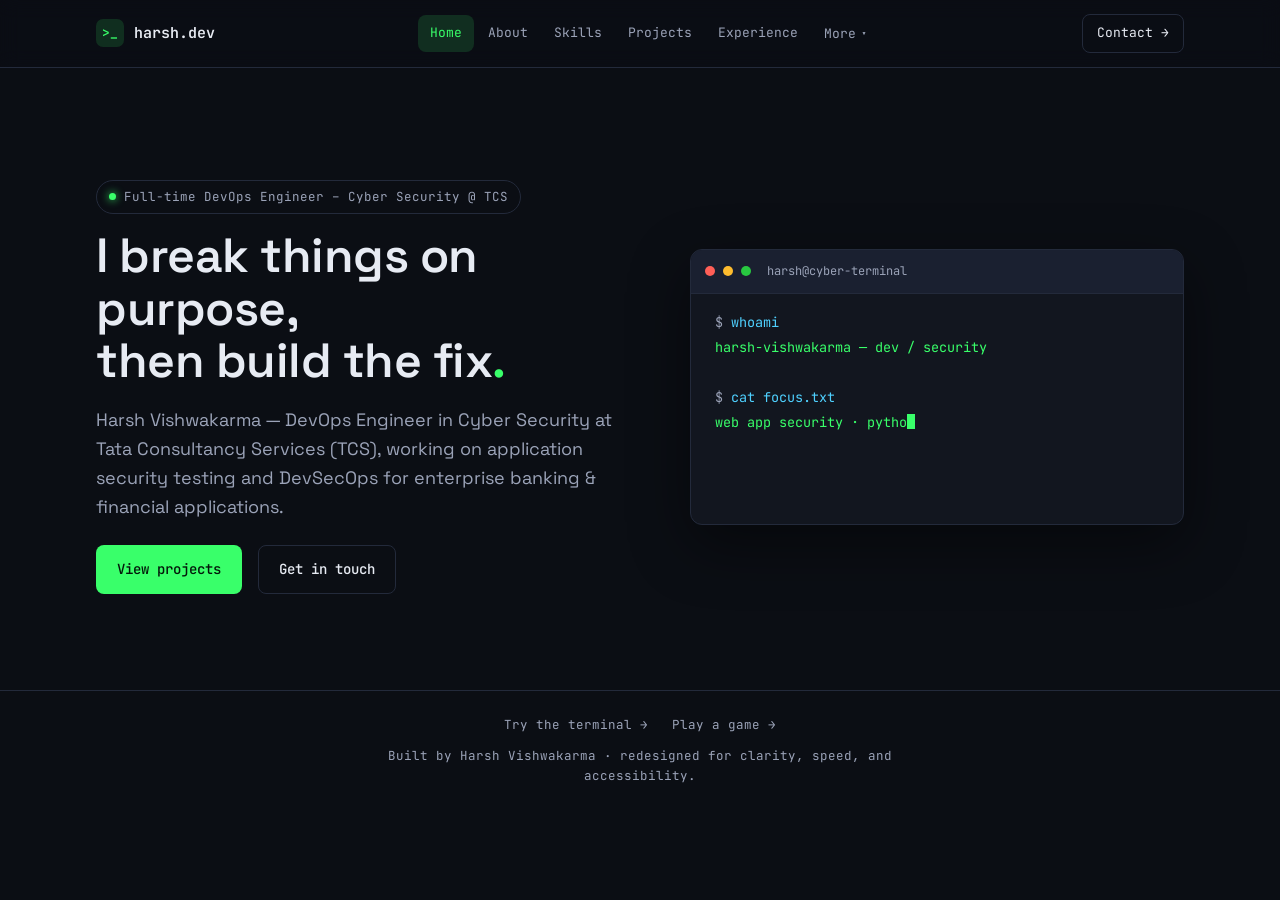
==== index.html @ ac9c2a1f "Add files via upload" ====
<!DOCTYPE html>
<html lang="en">
<head>
<meta charset="UTF-8">
<meta name="viewport" content="width=device-width, initial-scale=1.0">
<title>Harsh Vishwakarma — Security-minded developer</title>
<meta name="description" content="Portfolio of Harsh Vishwakarma — cybersecurity enthusiast and full-stack developer. Projects, skills, experience and an interactive terminal.">
<link rel="icon" href="data:image/svg+xml,<svg xmlns='http://www.w3.org/2000/svg' viewBox='0 0 100 100'><rect width='100' height='100' rx='20' fill='%230B0E14'/><text x='50' y='68' font-size='58' text-anchor='middle' fill='%2339FF6A' font-family='monospace'>&gt;_</text></svg>">
<link rel="preconnect" href="https://fonts.googleapis.com">
<link href="https://fonts.googleapis.com/css2?family=Space+Grotesk:wght@400;500;600;700&family=JetBrains+Mono:wght@400;500;600&display=swap" rel="stylesheet">
<style>
  /* ============ Design tokens ============ */
  :root{
    --bg:#0B0E14;
    --surface:#12161F;
    --surface-2:#1A2030;
    --border:#232A3B;
    --text:#E7EBF3;
    --text-dim:#9BA3B8;
    --accent:#39FF6A;
    --accent-dim:rgba(57,255,106,.14);
    --accent-2:#4FD1FF;
    --danger:#FF5C7A;
    --warning:#FFC24B;

    --font-display:'Space Grotesk', system-ui, sans-serif;
    --font-mono:'JetBrains Mono', 'Fira Code', monospace;

    --radius:12px;
    --radius-sm:8px;
    --space-1:8px;
    --space-2:16px;
    --space-3:24px;
    --space-4:32px;
    --space-5:48px;
    --space-6:64px;
    --maxw:1120px;
    --dur:180ms;
  }

  @media (prefers-reduced-motion: reduce){
    *, *::before, *::after{ animation-duration:.001ms !important; animation-iteration-count:1 !important; transition-duration:.001ms !important; scroll-behavior:auto !important; }
  }

  *{ box-sizing:border-box; }
  html{ scroll-behavior:smooth; }
  body{
    margin:0;
    background:var(--bg);
    color:var(--text);
    font-family:var(--font-display);
    font-size:16px;
    line-height:1.6;
    -webkit-font-smoothing:antialiased;
  }
  p{ max-width:64ch; color:var(--text-dim); }
  h1,h2,h3{ font-family:var(--font-display); font-weight:600; margin:0 0 var(--space-2); color:var(--text); }
  a{ color:inherit; }
  ::selection{ background:var(--accent-dim); color:var(--accent); }

  .visually-hidden{
    position:absolute; width:1px; height:1px; padding:0; margin:-1px;
    overflow:hidden; clip:rect(0,0,0,0); white-space:nowrap; border:0;
  }
  .skip-link{
    position:absolute; left:var(--space-2); top:-100px; z-index:1000;
    background:var(--accent); color:#03170A; padding:10px 16px; border-radius:var(--radius-sm);
    font-family:var(--font-mono); font-size:13px; transition:top var(--dur);
  }
  .skip-link:focus{ top:var(--space-2); }

  :focus-visible{ outline:2px solid var(--accent); outline-offset:2px; border-radius:4px; }

  /* ============ Top bar ============ */
  header.topbar{
    position:sticky; top:0; z-index:100;
    background:rgba(11,14,20,.85); backdrop-filter:blur(10px);
    border-bottom:1px solid var(--border);
  }
  .topbar-inner{
    max-width:var(--maxw); margin:0 auto; padding:14px var(--space-2);
    display:flex; align-items:center; justify-content:space-between; gap:var(--space-3);
  }
  .brand{
    display:flex; align-items:center; gap:10px; font-family:var(--font-mono); font-weight:600; font-size:15px;
    text-decoration:none;
  }
  .brand .glyph{
    display:inline-flex; align-items:center; justify-content:center;
    width:28px; height:28px; border-radius:7px; background:var(--accent-dim);
    color:var(--accent); font-size:13px;
  }
  nav.primary-nav{ display:flex; align-items:center; gap:2px; }
  nav.primary-nav a{
    font-family:var(--font-mono); font-size:13px; text-decoration:none; color:var(--text-dim);
    padding:8px 12px; border-radius:var(--radius-sm); transition:color var(--dur), background var(--dur);
  }
  nav.primary-nav a:hover{ color:var(--text); background:var(--surface); }
  nav.primary-nav a[aria-current="page"]{ color:var(--accent); background:var(--accent-dim); }

  /* Secondary "More" grouping — keeps Terminal/Play reachable without competing with Projects/Contact */
  .nav-more{ position:relative; }
  .nav-more > button{
    font-family:var(--font-mono); font-size:13px; color:var(--text-dim); background:transparent; border:none;
    padding:8px 12px; border-radius:var(--radius-sm); cursor:pointer; display:inline-flex; align-items:center; gap:5px;
    transition:color var(--dur), background var(--dur);
  }
  .nav-more > button:hover{ color:var(--text); background:var(--surface); }
  .nav-more[data-open="true"] > button{ color:var(--text); background:var(--surface); }
  .nav-more > button .caret{ font-size:10px; transition:transform var(--dur); }
  .nav-more[data-open="true"] > button .caret{ transform:rotate(180deg); }
  .nav-more-menu{
    display:none; position:absolute; top:calc(100% + 6px); right:0; min-width:170px; z-index:110;
    background:var(--surface); border:1px solid var(--border); border-radius:var(--radius-sm); padding:6px;
    box-shadow:0 16px 40px rgba(0,0,0,.5);
  }
  .nav-more[data-open="true"] .nav-more-menu{ display:block; }
  .nav-more-menu a{
    display:block; padding:9px 10px; font-family:var(--font-mono); font-size:13px; color:var(--text-dim);
    text-decoration:none; border-radius:6px;
  }
  .nav-more-menu a:hover{ background:var(--surface-2); color:var(--text); }
  .nav-more-menu a[aria-current="page"]{ color:var(--accent); }
  .nav-more-menu .menu-note{
    font-family:var(--font-mono); font-size:11px; color:var(--text-dim); padding:8px 10px 4px; opacity:.7;
  }
  .topbar-cta{
    font-family:var(--font-mono); font-size:13px; text-decoration:none;
    border:1px solid var(--border); padding:8px 14px; border-radius:var(--radius-sm);
    white-space:nowrap;
  }
  .topbar-cta:hover{ border-color:var(--accent); color:var(--accent); }
  .nav-toggle{ display:none; }

  @media (max-width:860px){
    nav.primary-nav{ display:none; }
    .topbar-cta{ display:none; }
    .nav-toggle{
      display:inline-flex; align-items:center; justify-content:center;
      width:36px; height:36px; border-radius:var(--radius-sm); border:1px solid var(--border);
      background:transparent; color:var(--text);
    }
  }

  /* mobile drawer */
  #mobile-drawer{
    display:none; position:fixed; inset:57px 0 0 0; z-index:99; background:var(--bg);
    padding:var(--space-2); overflow-y:auto;
  }
  #mobile-drawer.open{ display:block; }
  #mobile-drawer a{
    display:block; padding:14px 8px; font-family:var(--font-mono); font-size:15px;
    text-decoration:none; color:var(--text); border-bottom:1px solid var(--border);
  }
  #mobile-drawer a[aria-current="page"]{ color:var(--accent); }
  #mobile-drawer .drawer-group-label{
    font-family:var(--font-mono); font-size:12px; color:var(--text-dim); padding:14px 8px 4px; opacity:.7;
  }

  /* ============ Layout / sections ============ */
  main{ max-width:var(--maxw); margin:0 auto; padding:0 var(--space-2); }
  section.page{ display:none; padding:var(--space-5) 0; }
  section.page.active{ display:block; }
  .section-head{ margin-bottom:var(--space-4); }
  .section-head .kicker{ font-family:var(--font-mono); font-size:13px; color:var(--accent-2); margin-bottom:6px; }
  .section-head h2{ font-size:28px; }
  .section-head.center{ text-align:center; }
  .no-max{ max-width:none; }
  .btn-block{ width:100%; justify-content:center; }

  /* ---- Home / hero ---- */
  .hero{
    display:grid; grid-template-columns:1.05fr .95fr; gap:var(--space-5); align-items:center;
    padding:var(--space-6) 0 var(--space-5);
  }
  .hero h1{ font-size:clamp(32px,5vw,48px); line-height:1.1; letter-spacing:-.01em; }
  .hero h1 .accent{ color:var(--accent); }
  .hero .lede{ font-size:18px; max-width:52ch; }
  .hero .cta-row{ display:flex; gap:var(--space-2); margin-top:var(--space-3); flex-wrap:wrap; }
  .btn{
    font-family:var(--font-mono); font-size:14px; font-weight:500; text-decoration:none;
    padding:12px 20px; border-radius:var(--radius-sm); cursor:pointer; display:inline-flex; align-items:center; gap:8px;
    transition:transform var(--dur), box-shadow var(--dur), background var(--dur), border-color var(--dur);
    border:1px solid transparent;
  }
  .btn-primary{ background:var(--accent); color:#03170A; }
  .btn-primary:hover{ box-shadow:0 0 0 4px var(--accent-dim); }
  .btn-secondary{ border-color:var(--border); color:var(--text); background:transparent; }
  .btn-secondary:hover{ border-color:var(--accent); color:var(--accent); }
  .btn:active{ transform:translateY(1px); }
  .btn-primary:active{ background:#2FE55D; box-shadow:none; }
  .btn-secondary:active{ background:var(--surface); }
  .btn:disabled,.btn[aria-disabled="true"]{ opacity:.5; cursor:not-allowed; pointer-events:none; box-shadow:none; transform:none; }
  .status-pill{
    display:inline-flex; align-items:center; gap:8px; font-family:var(--font-mono); font-size:12.5px;
    color:var(--text-dim); border:1px solid var(--border); padding:6px 12px; border-radius:999px; margin-bottom:var(--space-2);
  }
  .status-pill .dot{ width:7px; height:7px; border-radius:50%; background:var(--accent); box-shadow:0 0 8px var(--accent); }

  /* hero terminal — the one bold, characteristic moment */
  .hero-term{
    display:block; background:var(--surface); border:1px solid var(--border); border-radius:var(--radius);
    box-shadow:0 20px 60px rgba(0,0,0,.45); text-decoration:none;
    overflow:hidden; transition:border-color var(--dur), box-shadow var(--dur);
  }
  .hero-term:hover{ border-color:var(--accent); box-shadow:0 20px 60px rgba(0,0,0,.45), 0 0 0 4px var(--accent-dim); }
  .hero-term .chrome{
    display:flex; align-items:center; gap:8px; padding:12px 14px; background:var(--surface-2);
    border-bottom:1px solid var(--border);
  }
  .hero-term .dot-b{ width:10px; height:10px; border-radius:50%; }
  .hero-term .chrome span:nth-child(1){ background:#FF5F57; }
  .hero-term .chrome span:nth-child(2){ background:#FEBC2E; }
  .hero-term .chrome span:nth-child(3){ background:#28C840; }
  .hero-term .chrome .path{ margin-left:8px; font-family:var(--font-mono); font-size:12px; color:var(--text-dim); }
  /* Generic traffic-light dots (also used by the Terminal page chrome) */
  .dot-b{ width:10px; height:10px; border-radius:50%; }
  .dot-b1{ background:#FF5F57; }
  .dot-b2{ background:#FEBC2E; }
  .dot-b3{ background:#28C840; }
  .hero-term .body{
    font-family:var(--font-mono); font-size:13.5px; line-height:1.85; padding:var(--space-2) var(--space-3);
    min-height:230px; color:var(--accent);
  }
  .hero-term .body .muted{ color:var(--text-dim); }
  .hero-term .body .cy{ color:var(--accent-2); }
  .hero-term .caret{ display:inline-block; width:8px; height:15px; background:var(--accent); vertical-align:-2px; }
  @media (prefers-reduced-motion:no-preference){
    .hero-term .caret{ animation:blink 1s steps(1) infinite; }
  }
  @keyframes blink{ 50%{ opacity:0; } }

  @media (max-width:900px){
    .hero{ grid-template-columns:1fr; padding-top:var(--space-4); }
  }

  /* ---- Cards / chips shared components ---- */
  .card{
    background:var(--surface); border:1px solid var(--border); border-radius:var(--radius);
    padding:var(--space-3); transition:border-color var(--dur), transform var(--dur);
  }
  .card:hover{ border-color:#2E3852; transform:translateY(-2px); }
  .field-label{ font-family:var(--font-mono); font-size:12px; color:var(--text-dim); margin-bottom:6px; letter-spacing:.02em; }
  .chip{
    display:inline-flex; align-items:center; font-family:var(--font-mono); font-size:12.5px;
    background:var(--surface-2); border:1px solid var(--border); color:var(--text);
    padding:5px 10px; border-radius:999px; transition:border-color var(--dur), color var(--dur);
  }
  .chip-row{ display:flex; flex-wrap:wrap; gap:8px; }

  /* ---- Job-title inline links (was style="" leakage) ---- */
  .job-link{ color:inherit; text-decoration:underline; text-underline-offset:2px; }
  .stack-list{ margin:0; padding-left:20px; color:var(--text-dim); display:grid; gap:4px; }
  .field-label.mt{ margin-top:var(--space-2); }

  /* ---- About ---- */
  .about-grid{ display:grid; grid-template-columns:220px 1fr; gap:var(--space-4); align-items:start; }
  .avatar{
    width:100%; aspect-ratio:1; border-radius:var(--radius); background:linear-gradient(155deg,var(--surface-2),var(--surface));
    border:1px solid var(--border); display:flex; align-items:center; justify-content:center;
    font-family:var(--font-mono); font-size:44px; color:var(--accent);
  }
  .about-copy p{ max-width:70ch; margin:0 0 var(--space-2); }
  .focus-list{ display:grid; gap:10px; margin-top:var(--space-2); list-style:none; padding:0; }
  .focus-list li{ display:flex; gap:10px; align-items:baseline; color:var(--text-dim); }
  .focus-list li::before{ content:"›"; color:var(--accent); font-family:var(--font-mono); }
  @media (max-width:720px){ .about-grid{ grid-template-columns:1fr; } .avatar{ width:120px; } }

  /* ---- Skills ---- */
  .skill-groups{ display:grid; gap:var(--space-3); }
  .skill-group h3{ font-size:15px; font-family:var(--font-mono); color:var(--text-dim); font-weight:500; margin-bottom:12px; }

  /* ---- Projects ---- */
  .project-grid{ display:grid; grid-template-columns:1fr 1fr; gap:var(--space-3); }
  .project-card{ display:flex; flex-direction:column; }
  .project-card .card-top{ display:flex; align-items:flex-start; justify-content:space-between; gap:10px; margin-bottom:6px; }
  .project-card h3{ font-size:19px; margin-bottom:0; }
  .project-card p{ margin:0 0 var(--space-2); }
  .featured-tag{
    flex-shrink:0; font-family:var(--font-mono); font-size:10.5px; letter-spacing:.04em; text-transform:uppercase;
    color:var(--accent); background:var(--accent-dim); border:1px solid rgba(57,255,106,.35);
    padding:3px 8px; border-radius:999px; white-space:nowrap;
  }
  .project-card .paw{ margin:2px 0 var(--space-2); }
  .project-card .paw dt{
    font-family:var(--font-mono); font-size:10.5px; text-transform:uppercase; letter-spacing:.05em;
    color:var(--accent-2); margin-top:8px;
  }
  .project-card .paw dd{ margin:2px 0 0; color:var(--text-dim); font-size:13.5px; line-height:1.5; }
  .project-card .cta-row{ display:flex; gap:10px; margin-top:auto; padding-top:var(--space-2); }
  .project-card .cta-row a{
    font-family:var(--font-mono); font-size:12.5px; text-decoration:none; color:var(--accent-2);
    border-bottom:1px solid transparent;
  }
  .project-card .cta-row a:hover{ border-color:var(--accent-2); }
  .project-card .cta-row .no-link{ font-family:var(--font-mono); font-size:12.5px; color:var(--text-dim); }
  @media (max-width:820px){ .project-grid{ grid-template-columns:1fr; } }

  /* ---- Experience ---- */
  .timeline{ position:relative; padding-left:26px; border-left:1px solid var(--border); display:grid; gap:var(--space-4); }
  .timeline-item{ position:relative; }
  .timeline-item::before{
    content:""; position:absolute; left:-31px; top:4px; width:9px; height:9px; border-radius:50%;
    background:var(--accent); box-shadow:0 0 0 4px var(--accent-dim);
  }
  .timeline-item .meta{ font-family:var(--font-mono); font-size:12.5px; color:var(--text-dim); margin-bottom:4px; }

  /* Experience disclosures — native <details>, no JS required */
  .xp-disclosure{ margin-top:var(--space-2); border:1px solid var(--border); border-radius:var(--radius-sm); overflow:hidden; }
  .xp-disclosure + .xp-disclosure{ margin-top:8px; }
  .xp-disclosure summary{
    cursor:pointer; list-style:none; font-family:var(--font-mono); font-size:12.5px;
    color:var(--text-dim); padding:10px 14px; background:var(--surface-2); user-select:none;
    transition:color var(--dur);
  }
  .xp-disclosure summary::-webkit-details-marker{ display:none; }
  .xp-disclosure summary::before{ content:"▸ "; color:var(--accent); }
  .xp-disclosure[open] summary::before{ content:"▾ "; }
  .xp-disclosure summary:hover{ color:var(--text); }
  .xp-disclosure .xp-body{ padding:12px 14px; }

  .cert-grid{ display:grid; grid-template-columns:1fr 1fr; gap:var(--space-2); margin-top:var(--space-4); }
  .cert-badge{ display:flex; gap:12px; align-items:center; }
  .cert-badge .icon{ font-family:var(--font-mono); color:var(--accent); }
  @media (max-width:640px){ .cert-grid{ grid-template-columns:1fr; } }

  /* ---- Contact ---- */
  .contact-wrap{ max-width:560px; margin:0 auto; text-align:center; }
  .contact-wrap .card{ text-align:left; }
  .social-row{ display:flex; gap:10px; justify-content:center; margin-top:var(--space-3); flex-wrap:wrap; }
  .social-row a{
    display:inline-flex; align-items:center; gap:8px; text-decoration:none; color:var(--text);
    border:1px solid var(--border); padding:9px 14px; border-radius:var(--radius-sm); font-family:var(--font-mono); font-size:13px;
  }
  .social-row a:hover{ border-color:var(--accent); color:var(--accent); }
  .contact-note{ font-family:var(--font-mono); font-size:12.5px; color:var(--text-dim); margin:12px 0 0; text-align:center; }
  .contact-note .dot{ color:var(--accent); }

  /* ---- Terminal page ---- */
  .term-shell{
    background:var(--surface); border:1px solid var(--border); border-radius:var(--radius); overflow:hidden;
  }
  .term-shell .chrome{ display:flex; align-items:center; gap:8px; padding:12px 14px; background:var(--surface-2); border-bottom:1px solid var(--border); }
  .term-out{
    font-family:var(--font-mono); font-size:13.5px; line-height:1.8; padding:var(--space-2) var(--space-3);
    height:360px; overflow-y:auto; color:var(--text);
  }
  .term-out .prompt{ color:var(--accent); }
  .term-out .cmd{ color:var(--accent-2); }
  .term-out .line{ white-space:pre-wrap; margin-bottom:2px; }
  .term-in{
    display:flex; align-items:center; gap:10px; padding:12px 16px; border-top:1px solid var(--border);
    background:rgba(0,0,0,.15);
  }
  .term-in .prompt{ font-family:var(--font-mono); color:var(--accent); font-size:13.5px; }
  .term-in input{
    flex:1; background:transparent; border:none; outline:none; color:var(--text);
    font-family:var(--font-mono); font-size:13.5px;
  }
  .term-hint{ font-family:var(--font-mono); font-size:12.5px; color:var(--text-dim); margin-top:10px; }

  /* ---- Vim overlay (inside terminal) ---- */
  .vim-editor{ display:flex; flex-direction:column; border-top:1px solid var(--border); }
  .vim-status-top{
    font-family:var(--font-mono); font-size:12px; color:var(--text-dim);
    padding:6px 14px; background:var(--surface-2); border-bottom:1px solid var(--border);
  }
  .vim-textarea{
    width:100%; min-height:280px; resize:vertical; border:none; outline:none;
    background:var(--bg); color:var(--text); font-family:var(--font-mono); font-size:13.5px;
    line-height:1.7; padding:var(--space-2) var(--space-3); box-sizing:border-box;
  }
  .vim-status-bottom{
    display:flex; align-items:center; gap:12px; flex-wrap:wrap;
    font-family:var(--font-mono); font-size:12px; padding:8px 14px;
    background:var(--surface-2); border-top:1px solid var(--border); color:var(--text-dim);
  }
  .vim-status-bottom .vim-mode{ color:var(--accent); font-weight:600; }
  .vim-status-bottom .vim-mode.cmd{ color:var(--accent-2); }
  .vim-cmd-wrap{ display:flex; align-items:center; gap:4px; color:var(--text); }
  .vim-cmd-wrap input{
    background:transparent; border:none; outline:none; color:var(--text);
    font-family:var(--font-mono); font-size:12.5px; width:140px;
  }

  /* ---- Play page ---- */
  .play-grid{ display:grid; grid-template-columns:repeat(3,1fr); gap:var(--space-3); }
  .play-card{ cursor:pointer; text-align:left; font:inherit; width:100%; }
  .play-card h3{ font-size:16px; margin-bottom:4px; }
  .play-card p{ font-size:13.5px; margin:0; }
  .play-card:active{ transform:translateY(0px) scale(.99); }
  .play-note{ margin-top:var(--space-2); }
  @media (max-width:820px){ .play-grid{ grid-template-columns:1fr 1fr; } }
  @media (max-width:560px){ .play-grid{ grid-template-columns:1fr; } }

  /* ---- Game modal ---- */
  .modal-scrim{
    display:none; position:fixed; inset:0; background:rgba(4,6,10,.75); backdrop-filter:blur(4px);
    z-index:200; align-items:center; justify-content:center; padding:var(--space-2);
  }
  .modal-scrim.open{ display:flex; }
  .modal-box{
    background:var(--surface); border:1px solid var(--border); border-radius:var(--radius);
    width:100%; max-width:520px; padding:var(--space-3);
  }
  .modal-head{ display:flex; justify-content:space-between; align-items:center; margin-bottom:var(--space-2); }
  .modal-head h3{ margin:0; font-family:var(--font-mono); font-size:16px; }
  .modal-close{ background:none; border:none; color:var(--text-dim); font-size:20px; cursor:pointer; line-height:1; padding:4px; }
  .modal-close:hover{ color:var(--danger); }
  .canvas-frame{ display:flex; justify-content:center; background:#000; border-radius:var(--radius-sm); border:1px solid var(--border); padding:2px; }
  #gameCanvas{ width:100%; max-width:100%; height:auto; display:block; }
  .game-status{ font-family:var(--font-mono); font-size:13px; color:var(--accent-2); min-height:18px; margin-top:10px; text-align:center; }
  .game-meta{ display:flex; justify-content:space-between; align-items:center; margin-top:12px; font-family:var(--font-mono); font-size:13px; color:var(--text-dim); }
  .game-meta button{
    font-family:var(--font-mono); font-size:12.5px; background:var(--accent); color:#03170A; border:none;
    padding:7px 14px; border-radius:var(--radius-sm); cursor:pointer;
  }

  /* ---- Footer ---- */
  footer{ border-top:1px solid var(--border); padding:var(--space-3) var(--space-2); text-align:center; }
  footer p{ margin:0 auto; font-family:var(--font-mono); font-size:12.5px; color:var(--text-dim); }

  /* Footer secondary links (Terminal / Play — demoted from primary nav) */
  .footer-links{ display:flex; gap:var(--space-3); justify-content:center; flex-wrap:wrap; margin-bottom:10px; }
  .footer-links a{
    font-family:var(--font-mono); font-size:12.5px; color:var(--text-dim); text-decoration:none;
    border-bottom:1px solid transparent;
  }
  .footer-links a:hover{ color:var(--accent); border-color:var(--accent); }
</style>
</head>
<body>

<a href="#home" class="skip-link">Skip to content</a>

<header class="topbar">
  <div class="topbar-inner">
    <a class="brand" href="#home">
      <span class="glyph">&gt;_</span> harsh.dev
    </a>
    <nav class="primary-nav" aria-label="Primary">
      <a href="#home" data-route="home">Home</a>
      <a href="#about" data-route="about">About</a>
      <a href="#skills" data-route="skills">Skills</a>
      <a href="#projects" data-route="projects">Projects</a>
      <a href="#experience" data-route="experience">Experience</a>
      <div class="nav-more" id="navMore">
        <button type="button" aria-expanded="false" aria-controls="navMoreMenu" id="navMoreBtn">More <span class="caret">▾</span></button>
        <div class="nav-more-menu" id="navMoreMenu">
          <span class="menu-note">Just for fun</span>
          <a href="#terminal" data-route="terminal">Terminal</a>
          <a href="#play" data-route="play">Play</a>
        </div>
      </div>
    </nav>
    <a class="topbar-cta" href="#contact">Contact →</a>
    <button class="nav-toggle" id="navToggle" aria-expanded="false" aria-controls="mobile-drawer" aria-label="Open menu">☰</button>
  </div>
</header>

<div id="mobile-drawer">
  <a href="#home" data-route="home">Home</a>
  <a href="#about" data-route="about">About</a>
  <a href="#skills" data-route="skills">Skills</a>
  <a href="#projects" data-route="projects">Projects</a>
  <a href="#experience" data-route="experience">Experience</a>
  <a href="#contact" data-route="contact">Contact</a>
  <div class="drawer-group-label">More</div>
  <a href="#terminal" data-route="terminal">Terminal</a>
  <a href="#play" data-route="play">Play</a>
</div>

<main id="main">

  <!-- HOME -->
  <section class="page" id="page-home" data-route="home">
    <div class="hero">
      <div>
        <span class="status-pill"><span class="dot"></span>Full-time DevOps Engineer – Cyber Security @ TCS</span>
        <h1>I break things on purpose,<br>then build the fix<span class="accent">.</span></h1>
        <p class="lede">Harsh Vishwakarma — DevOps Engineer in Cyber Security at Tata Consultancy Services (TCS), working on application security testing and DevSecOps for enterprise banking &amp; financial applications.</p>
        <div class="cta-row">
          <a class="btn btn-primary" href="#projects">View projects</a>
          <a class="btn btn-secondary" href="#contact">Get in touch</a>
        </div>
      </div>
      <a class="hero-term" href="#terminal" aria-label="Open the interactive terminal">
        <div class="chrome">
          <span class="dot-b"></span><span class="dot-b"></span><span class="dot-b"></span>
          <span class="path">harsh@cyber-terminal</span>
        </div>
        <div class="body" id="heroTermBody" aria-hidden="true"></div>
      </a>
    </div>
  </section>

  <!-- ABOUT -->
  <section class="page" id="page-about" data-route="about">
    <div class="section-head">
      <div class="kicker">About</div>
      <h2>Who I am</h2>
    </div>
    <div class="about-grid">
      <div class="avatar">HV</div>
      <div class="about-copy">
        <p>I'm a computer science graduate currently working full-time as a DevOps Engineer – Cyber Security at Tata Consultancy Services (TCS), where I focus on application security testing for enterprise banking and financial applications. I like tackling hard problems and building things that are secure and dependable rather than just functional.</p>
        <p>Alongside my role, I keep going deeper on offensive security — working through TryHackMe challenges, building security tooling, and generally trying to break my own code before someone else does.</p>
        <ul class="focus-list">
          <li>Penetration testing &amp; web application security</li>
          <li>Python automation &amp; backend development</li>
          <li>Full-stack development with Flask</li>
          <li>Network security analysis</li>
          <li>CTF challenges (TryHackMe)</li>
        </ul>
      </div>
    </div>
  </section>

  <!-- SKILLS -->
  <section class="page" id="page-skills" data-route="skills">
    <div class="section-head">
      <div class="kicker">Skills</div>
      <h2>What I work with</h2>
    </div>
    <div class="skill-groups">
      <div class="skill-group">
        <h3>Security tooling</h3>
        <div class="chip-row">
          <span class="chip">Metasploit</span><span class="chip">Burp Suite</span><span class="chip">Wireshark</span>
          <span class="chip">Nmap</span><span class="chip">OWASP ZAP</span>
        </div>
      </div>
      <div class="skill-group">
        <h3>Development</h3>
        <div class="chip-row">
          <span class="chip">Python</span><span class="chip">Flask</span><span class="chip">HTML/CSS</span>
          <span class="chip">Bootstrap</span><span class="chip">Bash</span><span class="chip">SQL</span>
          <span class="chip">Git / GitHub</span>
        </div>
      </div>
      <div class="skill-group">
        <h3>Data &amp; infrastructure</h3>
        <div class="chip-row">
          <span class="chip">MySQL</span><span class="chip">Firebase</span><span class="chip">TensorFlow Lite</span>
          <span class="chip">AI / ML APIs</span><span class="chip">Kali Linux</span><span class="chip">Ubuntu</span>
          <span class="chip">Windows</span>
        </div>
      </div>
    </div>
  </section>

  <!-- PROJECTS -->
  <section class="page" id="page-projects" data-route="projects">
    <div class="section-head">
      <div class="kicker">Projects</div>
      <h2>Featured work</h2>
    </div>
    <div class="project-grid">
      <article class="card project-card">
        <div class="card-top">
          <h3>Virus Detection Web Application</h3>
          <span class="featured-tag">Featured</span>
        </div>
        <dl class="paw">
          <dt>Problem</dt><dd>Manual file scanning gives no automated read on whether an uploaded file is malicious, or why.</dd>
          <dt>Approach</dt><dd>Built a Flask app around the VirusTotal API for scanning, with Llama&nbsp;3 layered on top to turn raw scan output into a plain-language threat explanation, and MySQL to persist scan history.</dd>
          <dt>Result</dt><dd>A working end-to-end scan → analyze → log pipeline, with history a user can revisit per file.</dd>
        </dl>
        <div class="chip-row">
          <span class="chip">Flask</span><span class="chip">MySQL</span><span class="chip">Bootstrap</span><span class="chip">VirusTotal API</span><span class="chip">Llama 3</span>
        </div>
        <div class="cta-row"><a href="https://github.com/H4R5787/Virus-Detection-System" target="_blank" rel="noopener">View on GitHub</a></div>
      </article>

      <article class="card project-card">
        <div class="card-top">
          <h3>HarshOS — Bare-Metal x86_64 OS</h3>
          <span class="featured-tag">Featured</span>
        </div>
        <dl class="paw">
          <dt>Problem</dt><dd>Wanted to understand what an operating system actually does below the syscall layer, not just how to call one.</dd>
          <dt>Approach</dt><dd>Wrote a freestanding kernel in Rust from boot up: a VGA text-mode driver, an IDT for interrupt handling, a physical memory allocator, a heap allocator, PS/2 keyboard input, a virtual filesystem, and an interactive shell on top.</dd>
          <dt>Result</dt><dd>A bootable OS with real memory management and a usable shell, built without a libc or existing kernel to lean on.</dd>
        </dl>
        <div class="chip-row">
          <span class="chip">Rust</span><span class="chip">x86_64</span><span class="chip">Systems Programming</span><span class="chip">Memory Management</span>
        </div>
        <div class="cta-row"><span class="no-link">Source available on request</span></div>
      </article>

      <article class="card project-card">
        <div class="card-top">
          <h3>StudyMate — AI Study Assistant</h3>
        </div>
        <dl class="paw">
          <dt>Problem</dt><dd>Students revising offline still want personalized Q&amp;A and practice tests, not just static notes.</dd>
          <dt>Approach</dt><dd>Built a Flask app backed by an on-device TensorFlow Lite model, so question-answering and test generation work without a server round trip.</dd>
          <dt>Result</dt><dd>An offline-first assistant that generates tests from a student's own material and tracks progress over time.</dd>
        </dl>
        <div class="chip-row">
          <span class="chip">Flask</span><span class="chip">TensorFlow Lite</span><span class="chip">Python</span><span class="chip">ML</span>
        </div>
        <div class="cta-row"><a href="https://github.com/H4R5787/StudyMate" target="_blank" rel="noopener">View on GitHub</a></div>
      </article>

      <article class="card project-card">
        <div class="card-top">
          <h3>Nova — Custom Programming Language</h3>
        </div>
        <dl class="paw">
          <dt>Problem</dt><dd>Wanted a hands-on way to learn how interpreters actually resolve scope, rather than just reading about it.</dd>
          <dt>Approach</dt><dd>Wrote a Python-based interpreter for a language of my own design, then a browser-based REPL in React so it's runnable without a local install; tracked down and fixed a scoping bug around variable reassignment inside loops.</dd>
          <dt>Result</dt><dd>A working interpreter with an in-browser REPL and a scoping model that behaves correctly across loop iterations.</dd>
        </dl>
        <div class="chip-row">
          <span class="chip">Python</span><span class="chip">React</span><span class="chip">Language Design</span><span class="chip">Interpreters</span>
        </div>
        <div class="cta-row"><span class="no-link">Source available on request</span></div>
      </article>

      <article class="card project-card">
        <div class="card-top">
          <h3>AI Social Media Publishing Pipeline</h3>
        </div>
        <dl class="paw">
          <dt>Problem</dt><dd>Publishing one video across YouTube, Instagram, and Facebook meant writing separate titles, descriptions, and hashtags by hand for each platform, every time.</dd>
          <dt>Approach</dt><dd>Built a pipeline where a single upload is analyzed by an AI model to generate SEO-optimized, per-platform metadata, then published automatically through each platform's API — with logging, retry-on-failure, and a completion notification.</dd>
          <dt>Result</dt><dd>A modular, one-upload-in, three-platforms-out publishing system that removes the repetitive metadata work.</dd>
        </dl>
        <div class="chip-row">
          <span class="chip">Python</span><span class="chip">Gemini API</span><span class="chip">YouTube API</span><span class="chip">Meta APIs</span><span class="chip">Automation</span>
        </div>
        <div class="cta-row"><span class="no-link">Source available on request</span></div>
      </article>

      <article class="card project-card">
        <div class="card-top">
          <h3>mini_os.py — Python OS Simulator</h3>
        </div>
        <dl class="paw">
          <dt>Problem</dt><dd>Wanted a fast, inspectable way to prototype OS scheduling concepts before committing to a real kernel build.</dd>
          <dt>Approach</dt><dd>Implemented process management, a virtual filesystem, and a round-robin scheduler entirely in Python as a simulator.</dd>
          <dt>Result</dt><dd>A lightweight testbed for scheduling logic that later informed the design decisions behind HarshOS.</dd>
        </dl>
        <div class="chip-row">
          <span class="chip">Python</span><span class="chip">Process Scheduling</span><span class="chip">Simulation</span>
        </div>
        <div class="cta-row"><span class="no-link">Source available on request</span></div>
      </article>
    </div>
  </section>

  <!-- EXPERIENCE -->
  <section class="page" id="page-experience" data-route="experience">
    <div class="section-head">
      <div class="kicker">Experience</div>
      <h2>Path so far</h2>
    </div>
    <div class="timeline">
      <div class="timeline-item">
        <div class="meta">December 2025 – Present</div>
        <h3>DevOps Engineer – Cyber Security · Tata Consultancy Services (TCS)</h3>
        <p>Supporting enterprise application security initiatives for banking and financial sector applications, with a primary focus on Dynamic Application Security Testing (DAST) and application security validation using Veracode.</p>

        <details class="xp-disclosure">
          <summary>Key Responsibilities</summary>
          <div class="xp-body">
            <ul class="stack-list">
              <li>Perform DAST on internal and external web applications.</li>
              <li>Conduct security testing for API-based applications and REST services.</li>
              <li>Configure and validate authentication mechanisms, including MFA, SSO, and custom login workflows.</li>
              <li>Support onboarding of applications into the Veracode security testing platform.</li>
              <li>Collaborate with application owners, developers, DevOps teams, and security stakeholders on assessments.</li>
              <li>Analyze scan results and help teams understand findings and remediation recommendations.</li>
              <li>Troubleshoot authentication challenges during automated security testing.</li>
              <li>Support cybersecurity compliance and application security initiatives across enterprise environments.</li>
            </ul>
          </div>
        </details>

        <details class="xp-disclosure">
          <summary>Technical Skills</summary>
          <div class="xp-body">
            <div class="chip-row">
              <span class="chip">DAST</span><span class="chip">Veracode</span><span class="chip">API Security Testing</span>
              <span class="chip">MFA / SSO Testing</span><span class="chip">DevSecOps</span><span class="chip">Python</span>
              <span class="chip">Bash Scripting</span><span class="chip">Selenium</span><span class="chip">Git &amp; CI/CD</span>
              <span class="chip">Linux (Ubuntu, Kali)</span><span class="chip">Burp Suite</span><span class="chip">Nmap</span>
              <span class="chip">OWASP Top 10</span><span class="chip">Vulnerability Assessment</span>
            </div>
          </div>
        </details>

        <details class="xp-disclosure">
          <summary>Additional Experience</summary>
          <div class="xp-body">
            <ul class="stack-list">
              <li>Developed a Virus Detection System using the VirusTotal API, Flask, and MySQL.</li>
              <li>Hands-on experience with Burp Suite, Wireshark, Metasploit, Nmap, FFUF, Amass, and Subfinder.</li>
              <li>Completed the Google Cybersecurity Professional Certificate.</li>
              <li>Earned the Cisco Ethical Hacker certification.</li>
              <li>Strong interest in DevSecOps, Cloud Security, Application Security, and Security Automation.</li>
            </ul>
          </div>
        </details>
      </div>
      <div class="timeline-item">
        <div class="meta">January 2024 – March 2024</div>
        <h3>Cybersecurity Intern · <a class="job-link" href="https://acmegrade.com" target="_blank" rel="noopener">Acmegrade</a></h3>
        <ul class="stack-list">
          <li>Gained hands-on experience with the Cyber Kill Chain and its stages.</li>
          <li>Studied and analyzed various types of cyber attacks and hacker profiles.</li>
          <li>Conducted web penetration testing to identify vulnerabilities in web applications.</li>
          <li>Performed network scanning to detect potential security threats.</li>
          <li>Created and tested payloads for vulnerability assessment and penetration testing.</li>
        </ul>
      </div>
      <div class="timeline-item">
        <div class="meta">2022 – 2025</div>
        <h3>Bachelor of Science in Computer Science · <a class="job-link" href="https://www.sncollege.com/" target="_blank" rel="noopener">Shankar Narayan College of Arts &amp; Commerce</a></h3>
        <p>Coursework and independent projects centered on application security, networking, and full-stack development.</p>
      </div>
      <div class="timeline-item">
        <div class="meta">Ongoing</div>
        <h3><a class="job-link" href="https://tryhackme.com/p/H4R5787?tab=yearly-activity" target="_blank" rel="noopener">TryHackMe — CTF practice</a></h3>
        <p>Regular capture-the-flag challenges to build offensive security skills across web, network, and privilege-escalation tracks.</p>
      </div>
    </div>
    <div class="cert-grid">
      <div class="card cert-badge"><span class="icon">✓</span><div><strong>Google Cybersecurity Professional Certificate</strong><br><span class="field-label">Coursera</span></div></div>
      <div class="card cert-badge"><span class="icon">✓</span><div><strong>Ethical Hacker Certification</strong><br><span class="field-label">Cisco</span></div></div>
      <div class="card cert-badge"><span class="icon">✓</span><div><strong>Top 100 — TCS HackQuest Season 9</strong><br><span class="field-label">One of India's leading cybersecurity competitions — vulnerability assessment, problem-solving &amp; secure application practices</span></div></div>
    </div>
  </section>

  <!-- CONTACT -->
  <section class="page" id="page-contact" data-route="contact">
    <div class="section-head center">
      <div class="kicker">Contact</div>
      <h2>Let's talk</h2>
    </div>
    <div class="contact-wrap">
      <div class="card">
        <p class="no-max">Currently working full-time as a DevOps Engineer – Cyber Security at TCS. Open to networking, collaboration, and freelance security/dev projects. Based in Maharashtra, India.</p>
        <a class="btn btn-primary btn-block" href="mailto:harsh902888@gmail.com">Email me</a>
      </div>
      <p class="contact-note"><span class="dot">●</span> Usually replies within 1–2 business days · email is the fastest way to reach me</p>
      <div class="social-row">
        <a href="https://github.com/H4R5787" target="_blank" rel="noopener">GitHub</a>
        <a href="https://www.linkedin.com/in/harsh-vishwakarma-2348332ab/" target="_blank" rel="noopener">LinkedIn</a>
        <a href="https://tryhackme.com/p/H4R5787?tab=yearly-activity" target="_blank" rel="noopener">TryHackMe</a>
      </div>
    </div>
  </section>

  <!-- TERMINAL -->
  <section class="page" id="page-terminal" data-route="terminal">
    <div class="section-head">
      <div class="kicker">Terminal</div>
      <h2>Prefer typing?</h2>
    </div>
    <div class="term-shell">
      <div class="chrome">
        <span class="dot-b dot-b1"></span>
        <span class="dot-b dot-b2"></span>
        <span class="dot-b dot-b3"></span>
        <span class="path" id="termChromePath">harsh@cyber-terminal:~</span>
      </div>
      <div class="term-out" id="termOut" role="log" aria-live="polite">
        <div class="line">Welcome. Type <span class="cmd">help</span> to see available commands.</div>
      </div>
      <div class="term-in" id="termInLine">
        <span class="prompt" id="termPrompt">~$</span>
        <input type="text" id="termInput" autocomplete="off" aria-label="Terminal command input" placeholder="type a command…">
      </div>
      <div class="vim-editor" id="vimEditor" style="display:none;">
        <div class="vim-status-top" id="vimStatusTop">"filename" — editing</div>
        <textarea id="vimTextarea" class="vim-textarea" spellcheck="false" aria-label="Vim editor text area"></textarea>
        <div class="vim-status-bottom">
          <span class="vim-mode" id="vimMode">-- INSERT --</span>
          <span class="vim-cmd-wrap" id="vimCmdWrap" style="display:none;">:<input id="vimCmdInput" type="text" autocomplete="off" aria-label="Vim command input"></span>
          <span id="vimHint">Esc: command mode · type i to insert · :w save · :q quit · :wq save &amp; quit · :q! discard</span>
        </div>
      </div>
    </div>
    <p class="term-hint">Try: help · ls · cat about.txt · cd projects · mkdir notes · touch todo.txt · vim todo.txt · rm todo.txt · clear</p>
  </section>

  <!-- PLAY -->
  <section class="page" id="page-play" data-route="play">
    <div class="section-head">
      <div class="kicker">Play</div>
      <h2>Take a break</h2>
    </div>
    <div class="play-grid" id="playGrid">
      <button class="card play-card" data-game="snake"><h3>Snake</h3><p>Arrow keys to steer.</p></button>
      <button class="card play-card" data-game="pong"><h3>Pong</h3><p>W / S to move your paddle.</p></button>
      <button class="card play-card" data-game="breakout"><h3>Breakout</h3><p>Arrow keys to move the paddle.</p></button>
      <button class="card play-card" data-game="tictactoe"><h3>Tic-Tac-Toe</h3><p>Click a square. Playing vs. a simple AI.</p></button>
      <button class="card play-card" data-game="minesweeper"><h3>Minesweeper</h3><p>Left click to reveal, right click to flag.</p></button>
      <button class="card play-card" data-game="memorymatch"><h3>Memory Match</h3><p>Flip cards to find matching security terms.</p></button>
      <button class="card play-card" data-game="whackamole"><h3>Whack-a-Terminal</h3><p>Click the lit panel before it disappears.</p></button>
      <button class="card play-card" data-game="reaction"><h3>Reaction Test</h3><p>Click the instant the panel turns green.</p></button>
      <button class="card play-card" data-game="balls"><h3>Red Ball vs Blue Ball</h3><p>Arrow keys / WASD to ram the blue ball and knock its HP down.</p></button>
    </div>
  </section>

</main>

<footer>
  <div class="footer-links">
    <a href="#terminal" data-route="terminal">Try the terminal →</a>
    <a href="#play" data-route="play">Play a game →</a>
  </div>
  <p>Built by Harsh Vishwakarma · redesigned for clarity, speed, and accessibility.</p>
</footer>

<!-- Game modal -->
<div class="modal-scrim" id="gameModal">
  <div class="modal-box" role="dialog" aria-modal="true" aria-labelledby="gameTitle">
    <div class="modal-head">
      <h3 id="gameTitle">Game</h3>
      <button class="modal-close" id="closeGame" aria-label="Close game">✕</button>
    </div>
    <div class="canvas-frame"><canvas id="gameCanvas" width="460" height="360"></canvas></div>
    <div id="gameStatus" class="game-status" aria-live="polite"></div>
    <div class="game-meta">
      <span id="gameHint">Score: <strong id="gameScore">0</strong></span>
      <button id="restartGame">Restart</button>
    </div>
  </div>
</div>

<script>
(function(){
  "use strict";

  /* ============ Router: hash-based, real deep links ============ */
  var routes = ['home','about','skills','projects','experience','contact','terminal','play'];
  var navLinks = document.querySelectorAll('[data-route]');

  function setRoute(route){
    if(routes.indexOf(route) === -1) route = 'home';
    document.querySelectorAll('section.page').forEach(function(s){
      s.classList.toggle('active', s.dataset.route === route);
    });
    navLinks.forEach(function(a){
      if(a.dataset.route === route){ a.setAttribute('aria-current','page'); }
      else { a.removeAttribute('aria-current'); }
    });
    closeDrawer();
    if(typeof closeNavMore === 'function') closeNavMore();
    document.title = 'Harsh Vishwakarma — ' + route.charAt(0).toUpperCase() + route.slice(1);
  }

  function routeFromHash(){
    return (location.hash || '#home').replace('#','');
  }

  window.addEventListener('hashchange', function(){ setRoute(routeFromHash()); });
  setRoute(routeFromHash());

  /* ============ Mobile drawer ============ */
  var navToggle = document.getElementById('navToggle');
  var drawer = document.getElementById('mobile-drawer');
  function closeDrawer(){
    if(!drawer) return;
    drawer.classList.remove('open');
    if(navToggle) navToggle.setAttribute('aria-expanded','false');
  }
  if(navToggle){
    navToggle.addEventListener('click', function(){
      var open = drawer.classList.toggle('open');
      navToggle.setAttribute('aria-expanded', open ? 'true':'false');
    });
  }

  /* ============ Desktop "More" dropdown (Terminal / Play) ============ */
  var navMore = document.getElementById('navMore');
  var navMoreBtn = document.getElementById('navMoreBtn');
  function closeNavMore(){
    if(!navMore) return;
    navMore.removeAttribute('data-open');
    if(navMoreBtn) navMoreBtn.setAttribute('aria-expanded','false');
  }
  if(navMoreBtn){
    navMoreBtn.addEventListener('click', function(e){
      e.stopPropagation();
      var isOpen = navMore.getAttribute('data-open') === 'true';
      if(isOpen){ closeNavMore(); }
      else{ navMore.setAttribute('data-open','true'); navMoreBtn.setAttribute('aria-expanded','true'); }
    });
    document.addEventListener('click', function(e){
      if(navMore && !navMore.contains(e.target)) closeNavMore();
    });
    document.addEventListener('keydown', function(e){
      if(e.key === 'Escape') closeNavMore();
    });
    navMore.querySelectorAll('a').forEach(function(a){
      a.addEventListener('click', closeNavMore);
    });
  }

  /* ============ Hero terminal — one orchestrated typing moment ============ */
  var heroBody = document.getElementById('heroTermBody');
  var heroScript = [
    {t:'muted', s:'$ '}, {t:'cy', s:'whoami\n'},
    {t:'plain', s:'harsh-vishwakarma — dev / security\n\n'},
    {t:'muted', s:'$ '}, {t:'cy', s:'cat focus.txt\n'},
    {t:'plain', s:'web app security · python automation\nflask · offensive security (CTF)\n\n'},
    {t:'muted', s:'$ '}, {t:'cy', s:'status\n'},
    {t:'plain', s:'full-time devops engineer – cyber security @ tcs\n\n'},
    {t:'muted', s:'$ '}, {t:'cy', s:'open terminal_'}
  ];
  function typeHero(){
    if(!heroBody) return;
    var reduced = window.matchMedia('(prefers-reduced-motion: reduce)').matches;
    if(reduced){
      heroBody.innerHTML = heroScript.map(function(c){
        return '<span class="'+(c.t==='muted'?'muted':c.t==='cy'?'cy':'')+'">'+escapeHtml(c.s)+'</span>';
      }).join('');
      return;
    }
    var flat = [];
    heroScript.forEach(function(chunk){
      for(var i=0;i<chunk.s.length;i++){ flat.push({ch:chunk.s[i], cls:chunk.t}); }
    });
    var i=0;
    heroBody.innerHTML = '';
    var buffers = {};
    function render(){
      var html = '';
      var curCls = null, curBuf='';
      flat.slice(0,i).forEach(function(f){
        if(f.cls !== curCls){
          if(curBuf) html += wrap(curCls,curBuf);
          curCls = f.cls; curBuf='';
        }
        curBuf += f.ch;
      });
      if(curBuf) html += wrap(curCls,curBuf);
      heroBody.innerHTML = html + '<span class="caret"></span>';
    }
    function wrap(cls,str){
      var c = cls==='muted' ? 'muted' : cls==='cy' ? 'cy' : '';
      return '<span class="'+c+'">'+escapeHtml(str)+'</span>';
    }
    var timer = setInterval(function(){
      i++;
      render();
      if(i >= flat.length) clearInterval(timer);
    }, 16);
  }
  function escapeHtml(s){
    return s.replace(/&/g,'&amp;').replace(/</g,'&lt;').replace(/>/g,'&gt;').replace(/\n/g,'<br>');
  }
  typeHero();

  /* ============ Terminal page — command shell ============ */
  var termOut = document.getElementById('termOut');
  var termInput = document.getElementById('termInput');
  var history = [], hIndex = -1;

  var commands = {
    help: function(){ return "Commands: help, whoami, about, skills, projects, experience, contact, clear\nFilesystem: ls, pwd, cd <dir>, cat <file>, mkdir <dir>, touch <file>, rm [-r] <name>, vim <file>"; },
    whoami: function(){ return "harsh-vishwakarma — cybersecurity enthusiast & developer"; },
    about: function(){ return "B.Sc. Computer Science. Full-time DevOps Engineer – Cyber Security @ TCS, focused on DAST, Veracode, and application security testing."; },
    skills: function(){ return "Security: DAST, Veracode, Burp Suite, Nmap, OWASP Top 10\nDev: Python, Bash, Selenium, Flask, SQL\nOther: Linux (Ubuntu, Kali), Git & CI/CD"; },
    projects: function(){ return "1) Virus Detection Web Application — Flask + MySQL + VirusTotal API + Llama 3\n2) HarshOS — bare-metal x86_64 OS written in Rust\n3) StudyMate — offline AI study assistant (TensorFlow Lite)\n4) Nova — custom programming language + browser REPL\n5) AI social media publishing pipeline (Gemini API + platform APIs)\n6) mini_os.py — Python OS simulator (round-robin scheduler)\nType 'open projects' to view the full section, or 'cd projects' to browse them here."; },
    experience: function(){ return "DevOps Engineer – Cyber Security @ TCS (Dec 2025–Present) · Cybersecurity Intern @ Acmegrade (Jan–Mar 2024) · B.Sc. Computer Science, Shankar Narayan College (2022–2025) · TryHackMe CTF practice · Google Cybersecurity Professional Certificate · Cisco Ethical Hacker Certification · Top 100, TCS HackQuest Season 9"; },
    contact: function(){ return "Email: harsh902888@gmail.com\nGitHub: github.com/H4R5787\nLinkedIn: linkedin.com/in/harsh-vishwakarma-2348332ab"; },
    clear: function(){ termOut.innerHTML=''; return null; }
  };

  /* ---- Tiny in-memory virtual filesystem for the terminal ---- */
  var vfs = {
    type: 'dir',
    children: {
      'about.txt': { type:'file', content:"Full-time DevOps Engineer – Cyber Security at TCS.\nFocused on DAST, Veracode, and application security for banking & financial applications." },
      'skills.txt': { type:'file', content:"DAST · Veracode · API Security Testing · MFA/SSO Testing · DevSecOps\nPython · Bash · Selenium · Git & CI/CD · Linux (Ubuntu, Kali) · Burp Suite · Nmap" },
      'experience.txt': { type:'file', content:"DevOps Engineer – Cyber Security, TCS (Dec 2025–Present)\nCybersecurity Intern, Acmegrade (Jan–Mar 2024)\nB.Sc. Computer Science, Shankar Narayan College of Arts & Commerce (2022–2025)\nTop 100, TCS HackQuest Season 9" },
      'contact.txt': { type:'file', content:"harsh902888@gmail.com\ngithub.com/H4R5787\nlinkedin.com/in/harsh-vishwakarma-2348332ab" },
      'resume.pdf': { type:'file', content:"[binary file — email me for a current copy: harsh902888@gmail.com]" },
      'projects': {
        type:'dir',
        children:{
          'virus-detection-app.txt': { type:'file', content:"Virus Detection Web Application — Flask + MySQL + VirusTotal API + Llama 3. Featured." },
          'harshos.txt': { type:'file', content:"HarshOS — bare-metal x86_64 OS written in Rust: VGA driver, IDT, memory allocator, PS/2 keyboard, virtual filesystem, shell. Featured." },
          'studymate.txt': { type:'file', content:"StudyMate — offline AI study assistant built with TensorFlow Lite." },
          'nova-lang.txt': { type:'file', content:"Nova — custom programming language, Python interpreter + browser-based React REPL." },
          'social-pipeline.txt': { type:'file', content:"AI social media publishing pipeline — one upload, AI-generated per-platform metadata, auto-published via YouTube/Instagram/Facebook APIs." },
          'mini_os.txt': { type:'file', content:"mini_os.py — Python OS simulator with process management, virtual filesystem, round-robin scheduler." }
        }
      },
      'certifications': {
        type:'dir',
        children:{
          'google-cybersecurity.txt': { type:'file', content:"Google Cybersecurity Professional Certificate." },
          'cisco-ethical-hacker.txt': { type:'file', content:"Cisco Ethical Hacker Certification." },
          'tcs-hackquest.txt': { type:'file', content:"Top 100 rank, TCS HackQuest Season 9 — India's leading cybersecurity competition." }
        }
      }
    }
  };
  var cwdPath = []; // path segments from root

  function getNode(path){
    var node = vfs;
    for(var i=0;i<path.length;i++){
      if(!node.children || !node.children[path[i]]) return null;
      node = node.children[path[i]];
    }
    return node;
  }
  function promptPath(){
    return '~' + (cwdPath.length ? '/' + cwdPath.join('/') : '');
  }
  function updatePromptDisplay(){
    var promptEl = document.getElementById('termPrompt');
    var chromeEl = document.getElementById('termChromePath');
    if(promptEl) promptEl.textContent = promptPath() + '$';
    if(chromeEl) chromeEl.textContent = 'harsh@cyber-terminal:' + promptPath();
  }

  function fsLs(){
    var node = getNode(cwdPath);
    var names = Object.keys(node.children || {});
    if(!names.length) return "(empty)";
    return names.map(function(n){ return node.children[n].type === 'dir' ? n + '/' : n; }).join('  ');
  }
  function fsCd(arg){
    if(!arg || arg === '~'){ cwdPath = []; return null; }
    if(arg === '..'){ if(cwdPath.length) cwdPath.pop(); return null; }
    var node = getNode(cwdPath);
    var target = node.children && node.children[arg];
    if(!target) return "cd: no such directory: " + arg;
    if(target.type !== 'dir') return "cd: not a directory: " + arg;
    cwdPath.push(arg);
    return null;
  }
  function fsCat(arg){
    if(!arg) return "cat: missing filename";
    var node = getNode(cwdPath);
    var target = node.children && node.children[arg];
    if(!target) return "cat: no such file: " + arg;
    if(target.type !== 'file') return "cat: " + arg + " is a directory";
    return target.content;
  }
  function fsMkdir(arg){
    if(!arg) return "mkdir: missing directory name";
    var node = getNode(cwdPath);
    if(node.children[arg]) return "mkdir: " + arg + " already exists";
    node.children[arg] = { type:'dir', children:{} };
    return "directory created: " + arg;
  }
  function fsTouch(arg){
    if(!arg) return "touch: missing filename";
    var node = getNode(cwdPath);
    if(node.children[arg]) return null; // touching an existing file is a no-op, like real touch
    node.children[arg] = { type:'file', content:'' };
    return "file created: " + arg;
  }
  function fsRm(argRaw){
    var recursive = false;
    var arg = argRaw;
    if(/^-r\s+/.test(argRaw)){ recursive = true; arg = argRaw.replace(/^-r\s+/, ''); }
    if(!arg) return "rm: missing filename";
    var node = getNode(cwdPath);
    var target = node.children && node.children[arg];
    if(!target) return "rm: no such file or directory: " + arg;
    if(target.type === 'dir' && Object.keys(target.children).length && !recursive){
      return "rm: " + arg + " is a non-empty directory (use 'rm -r " + arg + "')";
    }
    delete node.children[arg];
    return "removed: " + arg;
  }
  function fsPwd(){ return '/' + cwdPath.join('/'); }

  /* ---- Vim-style editor overlay ---- */
  var vimEditor = document.getElementById('vimEditor');
  var vimTextarea = document.getElementById('vimTextarea');
  var vimStatusTop = document.getElementById('vimStatusTop');
  var vimModeEl = document.getElementById('vimMode');
  var vimCmdWrap = document.getElementById('vimCmdWrap');
  var vimCmdInput = document.getElementById('vimCmdInput');
  var termInLine = document.getElementById('termInLine');
  var vimCurrentFile = null;
  var vimNode = null;

  function openVim(arg){
    if(!arg) return "vim: missing filename";
    var node = getNode(cwdPath);
    var target = node.children[arg];
    if(target && target.type === 'dir') return "vim: " + arg + " is a directory";
    if(!target){ target = { type:'file', content:'' }; node.children[arg] = target; }
    vimCurrentFile = arg;
    vimNode = target;
    vimTextarea.value = target.content;
    vimStatusTop.textContent = '"' + arg + '" — ' + promptPath() + '/' + arg;
    termInLine.style.display = 'none';
    vimEditor.style.display = 'flex';
    setVimMode('insert');
    vimTextarea.focus();
    return null;
  }

  function setVimMode(mode){
    if(mode === 'command'){
      vimModeEl.textContent = '-- COMMAND --';
      vimModeEl.className = 'vim-mode cmd';
      vimCmdWrap.style.display = 'inline-flex';
      vimCmdInput.value = '';
      vimCmdInput.focus();
    } else {
      vimModeEl.textContent = '-- INSERT --';
      vimModeEl.className = 'vim-mode';
      vimCmdWrap.style.display = 'none';
      vimTextarea.focus();
    }
  }

  function closeVim(){
    vimEditor.style.display = 'none';
    termInLine.style.display = 'flex';
    vimCurrentFile = null;
    vimNode = null;
    termInput.focus();
  }

  function vimRunCommand(raw){
    var c = raw.trim();
    if(c === 'w'){
      vimNode.content = vimTextarea.value;
      printLine('"' + vimCurrentFile + '" written');
      setVimMode('insert');
    } else if(c === 'q'){
      if(vimTextarea.value !== vimNode.content){
        printLine("E37: No write since last change (use :q! to discard)");
        setVimMode('insert');
      } else {
        printLine('(closed ' + vimCurrentFile + ')');
        closeVim();
      }
    } else if(c === 'q!'){
      printLine('(closed ' + vimCurrentFile + ' without saving)');
      closeVim();
    } else if(c === 'wq' || c === 'x'){
      vimNode.content = vimTextarea.value;
      printLine('"' + vimCurrentFile + '" written');
      printLine('(closed ' + vimCurrentFile + ')');
      closeVim();
    } else if(c === ''){
      setVimMode('insert');
    } else {
      printLine("E492: Not an editor command: " + c);
      setVimMode('insert');
    }
  }

  if(vimTextarea){
    vimTextarea.addEventListener('keydown', function(e){
      if(e.key === 'Escape'){ e.preventDefault(); setVimMode('command'); }
    });
  }
  if(vimCmdInput){
    vimCmdInput.addEventListener('keydown', function(e){
      if(e.key === 'Enter'){ e.preventDefault(); vimRunCommand(vimCmdInput.value); }
      else if(e.key === 'Escape'){ e.preventDefault(); setVimMode('insert'); }
    });
  }


  function printLine(text, cls){
    var div = document.createElement('div');
    div.className = 'line' + (cls?(' '+cls):'');
    div.textContent = text;
    termOut.appendChild(div);
    termOut.scrollTop = termOut.scrollHeight;
  }

  function runCommand(raw){
    var cmd = raw.trim();
    var promptLine = document.createElement('div');
    promptLine.className = 'line';
    promptLine.innerHTML = '<span class="prompt">$</span> <span class="cmd"></span>';
    promptLine.querySelector('.cmd').textContent = cmd;
    termOut.appendChild(promptLine);
    if(!cmd){ termOut.scrollTop = termOut.scrollHeight; return; }

    var openMatch = cmd.match(/^open\s+(\w+)/i);
    var key = openMatch ? openMatch[1].toLowerCase() : cmd.toLowerCase();

    var parts = cmd.split(/\s+/);
    var verb = (parts[0] || '').toLowerCase();
    var arg = cmd.slice(verb.length).trim();

    if(verb === 'ls'){ printLine(fsLs()); }
    else if(verb === 'pwd'){ printLine(fsPwd()); }
    else if(verb === 'cd'){ var r1 = fsCd(arg); if(r1) printLine(r1); updatePromptDisplay(); }
    else if(verb === 'cat'){ printLine(fsCat(arg)); }
    else if(verb === 'mkdir'){ printLine(fsMkdir(arg)); }
    else if(verb === 'touch'){ var r2 = fsTouch(arg); if(r2) printLine(r2); }
    else if(verb === 'rm'){ printLine(fsRm(arg)); }
    else if(verb === 'vim' || verb === 'vi'){
      var r3 = openVim(arg);
      if(r3) printLine(r3);
    }
    else if(commands[key]){
      var res = commands[key]();
      if(res !== null) printLine(res);
    } else if(routes.indexOf(key) !== -1){
      location.hash = '#'+key;
      printLine("Opening " + key + "…");
    } else {
      printLine("command not found: " + cmd + " (try 'help')");
    }
    termOut.scrollTop = termOut.scrollHeight;
  }

  if(termInput){
    termInput.addEventListener('keydown', function(e){
      if(e.key === 'Enter'){
        var val = termInput.value;
        history.push(val); hIndex = history.length;
        runCommand(val);
        termInput.value = '';
      } else if(e.key === 'ArrowUp'){
        if(hIndex > 0){ hIndex--; termInput.value = history[hIndex] || ''; }
        e.preventDefault();
      } else if(e.key === 'ArrowDown'){
        if(hIndex < history.length){ hIndex++; termInput.value = history[hIndex] || ''; }
        e.preventDefault();
      }
    });
  }

  /* ============ Games ============ */
  var modal = document.getElementById('gameModal');
  var canvas = document.getElementById('gameCanvas');
  var ctx = canvas.getContext('2d');
  var gameTitle = document.getElementById('gameTitle');
  var gameScoreEl = document.getElementById('gameScore');
  var gameHint = document.getElementById('gameHint');
  var closeBtn = document.getElementById('closeGame');
  var restartBtn = document.getElementById('restartGame');

  var statusEl = document.getElementById('gameStatus');
  var loopId = null, keyHandler = null, clickHandler = null, ctxHandler = null, current = null;

  // Converts a mouse event into canvas-pixel coordinates, correcting for
  // the fact that the canvas is drawn at its native size (e.g. 460x360)
  // but rendered at whatever CSS width the modal box gives it. Without
  // this correction, clicks land in the wrong cell whenever the two
  // sizes differ — this was the cause of tic-tac-toe/minesweeper clicks
  // not lining up with the grid drawn on screen.
  function getCanvasPos(e){
    var rect = canvas.getBoundingClientRect();
    var scaleX = canvas.width / rect.width;
    var scaleY = canvas.height / rect.height;
    return {
      x: (e.clientX - rect.left) * scaleX,
      y: (e.clientY - rect.top) * scaleY
    };
  }

  function setStatus(text){ if(statusEl) statusEl.textContent = text || ''; }

  function stopLoop(){
    if(loopId) cancelAnimationFrame(loopId);
    if(keyHandler) document.removeEventListener('keydown', keyHandler);
    if(clickHandler) canvas.removeEventListener('mousedown', clickHandler);
    if(ctxHandler) canvas.removeEventListener('contextmenu', ctxHandler);
    keyHandler = clickHandler = ctxHandler = null; current = null;
  }

  function openModal(title, scoreLabel){
    gameTitle.textContent = title;
    gameHint.innerHTML = (scoreLabel || 'Score') + ': <strong id="gameScore">0</strong>';
    gameScoreEl = document.getElementById('gameScore');
    setStatus('');
    modal.classList.add('open');
    closeBtn.focus();
  }
  function closeModal(){
    modal.classList.remove('open');
    stopLoop();
    setStatus('');
    // restore the default frame for the next game
    canvas.width = 460; canvas.height = 360;
  }
  closeBtn.addEventListener('click', closeModal);
  modal.addEventListener('click', function(e){ if(e.target === modal) closeModal(); });
  document.addEventListener('keydown', function(e){ if(e.key==='Escape' && modal.classList.contains('open')) closeModal(); });
  restartBtn.addEventListener('click', function(){
    if(current && current.reset){ current.reset(); current.draw(); if(current.statusText) setStatus(current.statusText()); }
  });

  function loop(update, fps){
    var interval = 1000/fps, last = 0;
    function frame(t){
      if(t - last >= interval){ update(); last = t; }
      loopId = requestAnimationFrame(frame);
    }
    loopId = requestAnimationFrame(frame);
  }

  /* ---- Snake ---- */
  function SnakeGame(){
    var size = 20, cols = canvas.width/size, rows = canvas.height/size;
    var snake, dir, food, over;
    function place(){ food = {x:Math.floor(Math.random()*cols), y:Math.floor(Math.random()*rows)}; }
    function reset(){
      snake = [{x:8,y:9}]; dir = {x:1,y:0}; over=false; this.score=0; place();
    }
    this.reset = reset.bind(this);
    this.reset();
    this.changeDir = function(nd){
      if(nd.x === -dir.x && nd.y === -dir.y) return;
      dir = nd;
    };
    this.update = function(){
      var head = {x:snake[0].x+dir.x, y:snake[0].y+dir.y};
      if(head.x<0||head.y<0||head.x>=cols||head.y>=rows||snake.some(function(s){return s.x===head.x&&s.y===head.y;})){
        over = true; return;
      }
      snake.unshift(head);
      if(head.x===food.x && head.y===food.y){ this.score++; if(gameScoreEl) gameScoreEl.textContent=this.score; place(); }
      else snake.pop();
    }.bind(this);
    this.gameOver = function(){ return over; };
    this.draw = function(){
      ctx.fillStyle = '#000'; ctx.fillRect(0,0,canvas.width,canvas.height);
      ctx.fillStyle = '#39FF6A';
      snake.forEach(function(s){ ctx.fillRect(s.x*size+1, s.y*size+1, size-2, size-2); });
      ctx.fillStyle = '#4FD1FF';
      ctx.fillRect(food.x*size+1, food.y*size+1, size-2, size-2);
      if(over){ ctx.fillStyle='#E7EBF3'; ctx.font='16px monospace'; ctx.textAlign='center'; ctx.fillText('Game over', canvas.width/2, canvas.height/2); }
    };
  }

  /* ---- Pong ---- */
  function PongGame(){
    var pw=10, ph=70, p1y=canvas.height/2-ph/2, p2y=canvas.height/2-ph/2, ballX,ballY,vx,vy;
    this.score = 0;
    var reset = function(){
      ballX=canvas.width/2; ballY=canvas.height/2; vx=3; vy=2; this.score=0;
    }.bind(this);
    this.reset = reset; this.reset();
    this.movePaddle = function(dir){ p1y += dir==='up'?-16:16; p1y=Math.max(0,Math.min(canvas.height-ph,p1y)); };
    this.update = function(){
      ballX+=vx; ballY+=vy;
      if(ballY<0||ballY>canvas.height) vy*=-1;
      if(ballX<20 && ballY>p1y && ballY<p1y+ph){ vx*=-1; this.score++; if(gameScoreEl) gameScoreEl.textContent=this.score; }
      p2y += (ballY-(p2y+ph/2))*0.08;
      if(ballX>canvas.width-20 && ballY>p2y && ballY<p2y+ph) vx*=-1;
      if(ballX<0 || ballX>canvas.width) this.reset();
    }.bind(this);
    this.gameOver = function(){ return false; };
    this.draw = function(){
      ctx.fillStyle='#000'; ctx.fillRect(0,0,canvas.width,canvas.height);
      ctx.fillStyle='#39FF6A';
      ctx.fillRect(10,p1y,pw,ph);
      ctx.fillRect(canvas.width-20,p2y,pw,ph);
      ctx.fillRect(ballX-4,ballY-4,8,8);
    };
  }

  /* ---- Breakout ---- */
  function BreakoutGame(){
    var pw=70, ph=10, px=canvas.width/2-pw/2, ballX,ballY,vx,vy, bricks;
    this.score=0;
    function makeBricks(){
      bricks=[];
      for(var r=0;r<4;r++) for(var c=0;c<8;c++) bricks.push({x:c*(canvas.width/8), y:30+r*18, w:canvas.width/8-4, h:14, alive:true});
    }
    var reset = function(){ px=canvas.width/2-pw/2; ballX=canvas.width/2; ballY=canvas.height-30; vx=3; vy=-3; this.score=0; makeBricks(); }.bind(this);
    this.reset=reset; this.reset();
    var over=false;
    this.movePaddle = function(dir){ px += dir==='left'?-18:18; px=Math.max(0,Math.min(canvas.width-pw,px)); };
    this.gameOver = function(){ return over; };
    this.update = function(){
      ballX+=vx; ballY+=vy;
      if(ballX<0||ballX>canvas.width) vx*=-1;
      if(ballY<0) vy*=-1;
      if(ballY>canvas.height-20 && ballX>px && ballX<px+pw) vy=-Math.abs(vy);
      if(ballY>canvas.height){ over=true; }
      bricks.forEach(function(b){
        if(b.alive && ballX>b.x && ballX<b.x+b.w && ballY>b.y && ballY<b.y+b.h){
          b.alive=false; vy*=-1; this.score++; if(gameScoreEl) gameScoreEl.textContent=this.score;
        }
      }.bind(this));
    }.bind(this);
    this.draw = function(){
      ctx.fillStyle='#000'; ctx.fillRect(0,0,canvas.width,canvas.height);
      ctx.fillStyle='#4FD1FF';
      bricks.forEach(function(b){ if(b.alive) ctx.fillRect(b.x+2,b.y,b.w,b.h); });
      ctx.fillStyle='#39FF6A';
      ctx.fillRect(px,canvas.height-16,pw,ph);
      ctx.fillRect(ballX-4,ballY-4,8,8);
      if(over){ ctx.fillStyle='#E7EBF3'; ctx.font='16px monospace'; ctx.textAlign='center'; ctx.fillText('Game over', canvas.width/2, canvas.height/2); }
    };
  }

  /* ---- Tic-Tac-Toe (vs an unbeatable minimax AI) ---- */
  var TTT_LINES = [[0,1,2],[3,4,5],[6,7,8],[0,3,6],[1,4,7],[2,5,8],[0,4,8],[2,4,6]];
  function tttWinLine(b, p){
    for(var i=0;i<TTT_LINES.length;i++){
      var l = TTT_LINES[i];
      if(b[l[0]]===p && b[l[1]]===p && b[l[2]]===p) return l;
    }
    return null;
  }
  function tttMinimax(b, player){
    if(tttWinLine(b,'O')) return {score:1};
    if(tttWinLine(b,'X')) return {score:-1};
    var empties = [];
    for(var i=0;i<9;i++) if(!b[i]) empties.push(i);
    if(!empties.length) return {score:0};
    var best = null;
    for(var k=0;k<empties.length;k++){
      var idx = empties[k];
      b[idx] = player;
      var res = tttMinimax(b, player==='O' ? 'X' : 'O');
      b[idx] = null;
      var better = best===null ||
        (player==='O' && res.score > best.score) ||
        (player==='X' && res.score < best.score);
      if(better) best = {score:res.score, move:idx};
    }
    return best;
  }

  function TicTacToeGame(){
    // The game is square (3x3), so the canvas frame is forced square here —
    // this is what keeps the drawn grid lines and the click hit-testing
    // in agreement (they were previously computed from mismatched
    // width/height, which is why clicks felt "off the frame").
    canvas.width = 390; canvas.height = 390;
    var size = canvas.width, cell = size/3;
    var board, over, winner, winLine, humanFirst, aiThinking;
    this.wins = 0; this.losses = 0; this.draws = 0;

    function boardFull(b){ return b.every(function(v){ return v; }); }

    this.gameOver = function(){ return over; };
    this.statusText = function(){
      if(over) return winner==='X' ? 'You win — nice.' : winner==='O' ? 'AI wins this round.' : "It's a draw.";
      return humanBoardHasMove() ? "Your move — you're X." : 'AI is thinking…';
    };
    function humanBoardHasMove(){ return board.some(function(v){ return !v; }); }

    function finish(){
      winner = tttWinLine(board,'X') ? 'X' : tttWinLine(board,'O') ? 'O' : boardFull(board) ? 'draw' : null;
      if(!winner) return false;
      over = true;
      winLine = winner==='X' ? tttWinLine(board,'X') : winner==='O' ? tttWinLine(board,'O') : null;
      if(winner==='X') this.wins++; else if(winner==='O') this.losses++; else this.draws++;
      if(gameScoreEl) gameScoreEl.textContent = this.wins + '–' + this.losses + '–' + this.draws;
      return true;
    }
    finish = finish.bind(this);

    function aiMove(){
      var copy = board.slice();
      var result = tttMinimax(copy, 'O');
      if(result && result.move !== undefined) board[result.move] = 'O';
      finish();
    }

    // Defined after finish/aiMove so the very first call has both ready —
    // avoids calling an unbound `finish` if the AI ever opens the round.
    var reset = function(){
      board = Array(9).fill(null);
      over = false; winner = null; winLine = null; aiThinking = false;
      humanFirst = (this.wins + this.losses + this.draws) % 2 === 0; // alternate who opens each round
      if(!humanFirst) aiMove();
    }.bind(this);
    this.reset = reset;
    reset();

    this.makeMove = function(col, row){
      if(over || aiThinking) return;
      var i = row*3 + col;
      if(i<0 || i>8 || board[i]) return;
      board[i] = 'X';
      if(finish()) { setStatus(this.statusText()); return; }
      aiThinking = true;
      setStatus('AI is thinking…');
      var self = this;
      setTimeout(function(){
        aiMove();
        aiThinking = false;
        self.draw();
        setStatus(self.statusText());
      }, 260); // tiny delay so the AI's move reads as a deliberate turn, not instant
      return;
    }.bind(this);

    this.draw = function(){
      ctx.fillStyle = '#000'; ctx.fillRect(0,0,canvas.width,canvas.height);
      ctx.strokeStyle = '#232A3B'; ctx.lineWidth = 2;
      for(var i=1;i<3;i++){
        ctx.beginPath(); ctx.moveTo(i*cell,10); ctx.lineTo(i*cell,canvas.height-10); ctx.stroke();
        ctx.beginPath(); ctx.moveTo(10,i*cell); ctx.lineTo(canvas.width-10,i*cell); ctx.stroke();
      }
      ctx.font = (cell*0.45)+'px monospace'; ctx.textAlign='center'; ctx.textBaseline='middle';
      board.forEach(function(v, idx){
        if(!v) return;
        var c = idx%3, r = Math.floor(idx/3);
        ctx.fillStyle = v==='X' ? '#39FF6A' : '#4FD1FF';
        ctx.fillText(v, c*cell+cell/2, r*cell+cell/2);
      });
      if(winLine){
        var a = winLine[0], b2 = winLine[2];
        var ax = (a%3)*cell+cell/2, ay = Math.floor(a/3)*cell+cell/2;
        var bx = (b2%3)*cell+cell/2, by = Math.floor(b2/3)*cell+cell/2;
        ctx.strokeStyle = winner==='X' ? '#39FF6A' : '#FF5C7A';
        ctx.lineWidth = 4; ctx.beginPath(); ctx.moveTo(ax,ay); ctx.lineTo(bx,by); ctx.stroke();
      }
    }.bind(this);
  }

  /* ---- Minesweeper ---- */
  function MinesweeperGame(){
    // Fixed, evenly-divisible frame (39px cells, 10x8) so the grid drawn
    // on screen always matches the click hit-testing exactly.
    var cols=10, rows=8, size=39, mines=12, grid, over, won;
    canvas.width = cols*size; canvas.height = rows*size;
    this.score=0;

    function buildGrid(){
      grid=[];
      for(var r=0;r<rows;r++){ grid.push([]); for(var c=0;c<cols;c++) grid[r].push({mine:false,revealed:false,flag:false,n:0}); }
      var placed=0;
      while(placed<mines){
        var r=Math.floor(Math.random()*rows), c=Math.floor(Math.random()*cols);
        if(!grid[r][c].mine){ grid[r][c].mine=true; placed++; }
      }
      for(r=0;r<rows;r++) for(c=0;c<cols;c++){
        if(grid[r][c].mine) continue;
        var n=0;
        for(var dr=-1;dr<=1;dr++) for(var dc=-1;dc<=1;dc++){
          var rr=r+dr, cc=c+dc;
          if(rr>=0&&rr<rows&&cc>=0&&cc<cols&&grid[rr][cc].mine) n++;
        }
        grid[r][c].n=n;
      }
    }
    function flagsPlaced(){
      var n=0; grid.forEach(function(row){ row.forEach(function(c){ if(c.flag) n++; }); }); return n;
    }
    function checkWin(){
      return grid.every(function(row){ return row.every(function(c){ return c.mine || c.revealed; }); });
    }
    var reset = function(){ buildGrid(); over=false; won=false; this.score=0; }.bind(this);
    this.reset=reset; this.reset();
    this.gameOver=function(){return over || won;};
    this.statusText = function(){
      if(won) return 'Cleared the field — nice work.';
      if(over) return 'Hit a mine — try again.';
      return (mines - flagsPlaced()) + ' mines left to flag · ' + this.score + ' cells revealed';
    };
    function floodReveal(r,c){
      if(r<0||r>=rows||c<0||c>=cols||grid[r][c].revealed||grid[r][c].flag) return;
      grid[r][c].revealed=true;
      if(grid[r][c].n===0 && !grid[r][c].mine){
        for(var dr=-1;dr<=1;dr++) for(var dc=-1;dc<=1;dc++) if(dr||dc) floodReveal(r+dr,c+dc);
      }
    }
    this.reveal = function(row,col){
      if(over || won || row<0||row>=rows||col<0||col>=cols) return;
      if(grid[row][col].mine){ grid[row][col].revealed=true; over=true; setStatus(this.statusText()); return; }
      floodReveal(row,col);
      this.score = grid.reduce(function(sum,row){ return sum + row.filter(function(c){return c.revealed;}).length; },0);
      if(gameScoreEl) gameScoreEl.textContent=this.score;
      if(checkWin()){ won=true; }
      setStatus(this.statusText());
    }.bind(this);
    this.toggleFlag = function(row,col){
      if(over || won || row<0||row>=rows||col<0||col>=cols) return;
      var cell=grid[row][col]; if(!cell.revealed) cell.flag=!cell.flag;
      setStatus(this.statusText());
    }.bind(this);
    this.draw = function(){
      ctx.fillStyle='#000'; ctx.fillRect(0,0,canvas.width,canvas.height);
      for(var r=0;r<rows;r++) for(var c=0;c<cols;c++){
        var cell=grid[r][c], x=c*size, y=r*size;
        ctx.fillStyle = cell.revealed ? '#12161F' : '#1A2030';
        ctx.fillRect(x+1,y+1,size-2,size-2);
        if((cell.revealed && cell.mine) || (won && cell.mine)){ ctx.fillStyle='#FF5C7A'; ctx.beginPath(); ctx.arc(x+size/2,y+size/2,size/4,0,7); ctx.fill(); }
        else if(cell.revealed && cell.n>0){ ctx.fillStyle='#4FD1FF'; ctx.font=(size*0.5)+'px monospace'; ctx.textAlign='center'; ctx.textBaseline='middle'; ctx.fillText(cell.n, x+size/2, y+size/2); }
        else if(!cell.revealed && cell.flag){ ctx.fillStyle='#39FF6A'; ctx.font=(size*0.5)+'px monospace'; ctx.textAlign='center'; ctx.textBaseline='middle'; ctx.fillText('⚑', x+size/2, y+size/2); }
      }
      if(over){ ctx.fillStyle='rgba(0,0,0,.6)'; ctx.fillRect(0,0,canvas.width,canvas.height);
        ctx.fillStyle='#FF5C7A'; ctx.font='16px monospace'; ctx.textAlign='center'; ctx.fillText('Boom — try again', canvas.width/2, canvas.height/2); }
      if(won){ ctx.fillStyle='rgba(0,0,0,.6)'; ctx.fillRect(0,0,canvas.width,canvas.height);
        ctx.fillStyle='#39FF6A'; ctx.font='16px monospace'; ctx.textAlign='center'; ctx.fillText('Field cleared!', canvas.width/2, canvas.height/2); }
    };
  }

  /* ---- Memory Match ---- */
  function MemoryMatchGame(){
    var cols=4, rows=4, size=90;
    canvas.width = cols*size; canvas.height = rows*size;
    var symbols = ['DAST','SSO','MFA','API','SQL','SSH','TCP','XSS'];
    var cards, flipped, matchedCount, moves, over, lockInput;

    function shuffle(arr){
      for(var i=arr.length-1;i>0;i--){ var j=Math.floor(Math.random()*(i+1)); var t=arr[i]; arr[i]=arr[j]; arr[j]=t; }
      return arr;
    }
    function build(){
      var deck = shuffle(symbols.concat(symbols));
      cards = deck.map(function(v){ return {value:v, revealed:false, matched:false}; });
      flipped=[]; matchedCount=0; moves=0; over=false; lockInput=false;
    }
    build();
    this.moves = 0;

    this.reset = function(){
      build(); this.moves = 0;
      if(gameScoreEl) gameScoreEl.textContent = '0';
    }.bind(this);

    this.statusText = function(){
      return over ? ('Solved in ' + moves + ' moves!') : ((matchedCount/2) + '/' + symbols.length + ' pairs found');
    };

    this.flip = function(idx){
      if(lockInput || over) return;
      var card = cards[idx];
      if(!card || card.revealed || card.matched) return;
      card.revealed = true;
      flipped.push(idx);
      if(flipped.length === 2){
        moves++; this.moves = moves;
        if(gameScoreEl) gameScoreEl.textContent = moves;
        var a = cards[flipped[0]], b = cards[flipped[1]];
        if(a.value === b.value){
          a.matched = true; b.matched = true; matchedCount += 2;
          flipped = [];
          if(matchedCount === cards.length) over = true;
        } else {
          lockInput = true;
          var self = this;
          setTimeout(function(){
            a.revealed = false; b.revealed = false; flipped = []; lockInput = false;
            self.draw(); setStatus(self.statusText());
          }, 650);
        }
      }
    }.bind(this);

    this.draw = function(){
      ctx.fillStyle = '#000'; ctx.fillRect(0,0,canvas.width,canvas.height);
      for(var r=0;r<rows;r++) for(var c=0;c<cols;c++){
        var idx = r*cols+c, card = cards[idx], x = c*size, y = r*size;
        ctx.fillStyle = card.revealed || card.matched ? '#1A2030' : '#12161F';
        ctx.fillRect(x+4,y+4,size-8,size-8);
        ctx.strokeStyle = card.matched ? '#39FF6A' : '#232A3B';
        ctx.lineWidth = 2; ctx.strokeRect(x+4,y+4,size-8,size-8);
        ctx.font = '14px monospace'; ctx.textAlign = 'center'; ctx.textBaseline = 'middle';
        if(card.revealed || card.matched){
          ctx.fillStyle = card.matched ? '#39FF6A' : '#4FD1FF';
          ctx.fillText(card.value, x+size/2, y+size/2);
        } else {
          ctx.fillStyle = '#232A3B'; ctx.font = '18px monospace';
          ctx.fillText('?', x+size/2, y+size/2);
        }
      }
      if(over){
        ctx.fillStyle = 'rgba(0,0,0,.6)'; ctx.fillRect(0,0,canvas.width,canvas.height);
        ctx.fillStyle = '#39FF6A'; ctx.font = '16px monospace'; ctx.textAlign = 'center';
        ctx.fillText('Solved in ' + moves + ' moves!', canvas.width/2, canvas.height/2);
      }
    }.bind(this);
  }

  /* ---- Whack-a-Terminal ---- */
  function WhackAMoleGame(){
    var cols=3, rows=3, size=120, fps=30;
    canvas.width = cols*size; canvas.height = rows*size;
    var frame, timeLeft, activeIndex, activeUntilFrame, nextSpawnFrame, score, over;

    function scheduleNextSpawn(){ nextSpawnFrame = frame + Math.floor(fps*(0.4+Math.random()*0.6)); }
    function build(){
      frame = 0; timeLeft = 30; activeIndex = -1; score = 0; over = false;
      scheduleNextSpawn();
    }
    build();
    this.score = 0;

    this.gameOver = function(){ return over; };
    this.reset = function(){
      build(); this.score = 0;
      if(gameScoreEl) gameScoreEl.textContent = '0';
    }.bind(this);
    this.statusText = function(){ return over ? ("Time's up — score " + score) : ('Time left: ' + timeLeft + 's'); };

    this.update = function(){
      if(over) return;
      frame++;
      if(frame % fps === 0){ timeLeft--; if(timeLeft <= 0){ timeLeft = 0; over = true; } }
      if(activeIndex === -1 && frame >= nextSpawnFrame){
        activeIndex = Math.floor(Math.random()*cols*rows);
        activeUntilFrame = frame + Math.floor(fps*(0.6+Math.random()*0.5));
      } else if(activeIndex !== -1 && frame >= activeUntilFrame){
        activeIndex = -1;
        scheduleNextSpawn();
      }
    };
    this.whack = function(idx){
      if(over || idx !== activeIndex) return;
      score++; this.score = score;
      if(gameScoreEl) gameScoreEl.textContent = score;
      activeIndex = -1;
      scheduleNextSpawn();
    }.bind(this);

    this.draw = function(){
      ctx.fillStyle = '#000'; ctx.fillRect(0,0,canvas.width,canvas.height);
      for(var r=0;r<rows;r++) for(var c=0;c<cols;c++){
        var idx = r*cols+c, x = c*size, y = r*size;
        ctx.fillStyle = '#12161F'; ctx.fillRect(x+6,y+6,size-12,size-12);
        ctx.strokeStyle = '#232A3B'; ctx.strokeRect(x+6,y+6,size-12,size-12);
        if(idx === activeIndex){
          ctx.fillStyle = '#39FF6A';
          ctx.beginPath(); ctx.arc(x+size/2, y+size/2, size*0.28, 0, Math.PI*2); ctx.fill();
        }
      }
      ctx.fillStyle = '#8B93A7'; ctx.font = '13px monospace'; ctx.textAlign = 'left';
      ctx.fillText('Time: ' + timeLeft + 's', 10, canvas.height-10);
      if(over){
        ctx.fillStyle = 'rgba(0,0,0,.65)'; ctx.fillRect(0,0,canvas.width,canvas.height);
        ctx.fillStyle = '#39FF6A'; ctx.font = '16px monospace'; ctx.textAlign = 'center';
        ctx.fillText("Time's up — score " + score, canvas.width/2, canvas.height/2);
      }
    }.bind(this);
  }

  /* ---- Reaction Test ---- */
  function ReactionGame(){
    var self = this;
    canvas.width = 360; canvas.height = 240;
    var state = 'waiting', armTimer = null, startTime = 0, lastResult = null, best = null, tooSoon = false;

    function arm(){
      state = 'armed'; tooSoon = false; lastResult = null;
      var delay = 1000 + Math.random()*2500;
      armTimer = setTimeout(function(){ state = 'go'; startTime = performance.now(); self.draw(); }, delay);
    }
    this.score = null;

    this.reset = function(){
      if(armTimer) clearTimeout(armTimer);
      best = null; self.score = null;
      if(gameScoreEl) gameScoreEl.textContent = '—';
      arm();
      self.draw();
    };

    this.click = function(){
      if(state === 'waiting'){ arm(); self.draw(); return; }
      if(state === 'armed'){
        clearTimeout(armTimer);
        tooSoon = true; state = 'result';
        self.draw();
        setTimeout(function(){ arm(); self.draw(); }, 900);
        return;
      }
      if(state === 'go'){
        var t = Math.round(performance.now() - startTime);
        lastResult = t; tooSoon = false;
        if(best === null || t < best){
          best = t; self.score = best;
          if(gameScoreEl) gameScoreEl.textContent = best + 'ms';
        }
        state = 'result';
        self.draw();
        setTimeout(function(){ arm(); self.draw(); }, 900);
      }
    };

    this.draw = function(){
      ctx.fillStyle = state === 'go' ? '#39FF6A' : (tooSoon ? '#FF5C7A' : '#12161F');
      ctx.fillRect(0,0,canvas.width,canvas.height);
      ctx.fillStyle = state === 'go' ? '#00120a' : '#E7EBF3';
      ctx.font = '15px monospace'; ctx.textAlign = 'center'; ctx.textBaseline = 'middle';
      var msg;
      if(state === 'waiting') msg = 'Click to start';
      else if(state === 'armed') msg = 'Wait for green…';
      else if(state === 'go') msg = 'Click now!';
      else if(tooSoon) msg = 'Too soon — wait for green';
      else msg = lastResult + 'ms — click to go again';
      ctx.fillText(msg, canvas.width/2, canvas.height/2);
      if(best !== null){
        ctx.fillStyle = '#8B93A7'; ctx.font = '12px monospace'; ctx.textAlign = 'left'; ctx.textBaseline = 'alphabetic';
        ctx.fillText('Best: ' + best + 'ms', 10, canvas.height-14);
      }
    };
  }

  /* ---- Red Ball vs Blue Ball (bumper-arena duel) ---- */
  function BallDuelGame(){
    var self = this;
    canvas.width = 420; canvas.height = 300;
    var R = 18;
    var accel = 0.6, friction = 0.965, maxSpeed = 7, maxSpeedAI = 6;
    var red, blue, over, winner;

    function build(){
      red  = { x: canvas.width*0.25, y: canvas.height/2, vx:0, vy:0, hp:100, color:'#FF5C7A' };
      blue = { x: canvas.width*0.75, y: canvas.height/2, vx:0, vy:0, hp:100, color:'#4FD1FF' };
      over = false; winner = null;
    }
    build();

    this.reset = function(){ build(); };
    this.statusText = function(){
      return over ? ('Winner: ' + winner) : ('Red HP ' + Math.max(0,Math.round(red.hp)) + '  ·  Blue HP ' + Math.max(0,Math.round(blue.hp)));
    };

    this.keyDown = function(key){
      if(over) return;
      if(key === 'ArrowUp' || key === 'w' || key === 'W') red.vy -= accel;
      if(key === 'ArrowDown' || key === 's' || key === 'S') red.vy += accel;
      if(key === 'ArrowLeft' || key === 'a' || key === 'A') red.vx -= accel;
      if(key === 'ArrowRight' || key === 'd' || key === 'D') red.vx += accel;
      var spd = Math.hypot(red.vx, red.vy);
      if(spd > maxSpeed){ red.vx = red.vx/spd*maxSpeed; red.vy = red.vy/spd*maxSpeed; }
    };

    function bounceWalls(b){
      if(b.x - R < 0){ b.x = R; b.vx *= -0.8; }
      if(b.x + R > canvas.width){ b.x = canvas.width - R; b.vx *= -0.8; }
      if(b.y - R < 0){ b.y = R; b.vy *= -0.8; }
      if(b.y + R > canvas.height){ b.y = canvas.height - R; b.vy *= -0.8; }
    }

    function stepAI(){
      var dx = red.x - blue.x, dy = red.y - blue.y;
      var d = Math.hypot(dx, dy) || 1;
      blue.vx += (dx/d) * accel * 0.85;
      blue.vy += (dy/d) * accel * 0.85;
      var spd = Math.hypot(blue.vx, blue.vy);
      if(spd > maxSpeedAI){ blue.vx = blue.vx/spd*maxSpeedAI; blue.vy = blue.vy/spd*maxSpeedAI; }
    }

    function handleCollision(){
      var dx = blue.x - red.x, dy = blue.y - red.y;
      var dist = Math.hypot(dx, dy);
      if(dist === 0 || dist > R*2) return;
      var nx = dx/dist, ny = dy/dist;
      // separate overlapping balls
      var overlap = (R*2 - dist)/2;
      red.x -= nx*overlap; red.y -= ny*overlap;
      blue.x += nx*overlap; blue.y += ny*overlap;
      // elastic swap of velocity along the normal (equal mass)
      var rv = red.vx*nx + red.vy*ny;
      var bv = blue.vx*nx + blue.vy*ny;
      red.vx += (bv-rv)*nx; red.vy += (bv-rv)*ny;
      blue.vx += (rv-bv)*nx; blue.vy += (rv-bv)*ny;
      // damage based on who was moving faster on impact
      var redSpeed = Math.hypot(rv, 0) ? Math.abs(rv) : 0;
      var blueSpeed = Math.abs(bv);
      var diff = Math.abs(redSpeed - blueSpeed);
      var dmg = Math.max(3, diff * 6);
      if(redSpeed > blueSpeed) blue.hp -= dmg;
      else if(blueSpeed > redSpeed) red.hp -= dmg;
      else { red.hp -= 3; blue.hp -= 3; }
    }

    this.update = function(){
      if(over) return;
      stepAI();
      red.vx *= friction; red.vy *= friction;
      blue.vx *= friction; blue.vy *= friction;
      red.x += red.vx; red.y += red.vy;
      blue.x += blue.vx; blue.y += blue.vy;
      bounceWalls(red); bounceWalls(blue);
      handleCollision();
      if(red.hp <= 0 || blue.hp <= 0){
        over = true;
        winner = red.hp <= 0 && blue.hp <= 0 ? 'Draw' : (red.hp <= 0 ? 'Blue' : 'Red');
      }
      setStatus(self.statusText());
    };

    function healthBar(x, y, w, h, pct, color){
      ctx.fillStyle = '#232A3B'; ctx.fillRect(x, y, w, h);
      ctx.fillStyle = color; ctx.fillRect(x, y, w * Math.max(0,pct), h);
      ctx.strokeStyle = '#12161F'; ctx.strokeRect(x, y, w, h);
    }

    this.draw = function(){
      ctx.fillStyle = '#000'; ctx.fillRect(0,0,canvas.width,canvas.height);
      healthBar(14, 14, 160, 10, red.hp/100, '#FF5C7A');
      healthBar(canvas.width-174, 14, 160, 10, blue.hp/100, '#4FD1FF');
      ctx.fillStyle = '#8B93A7'; ctx.font = '11px monospace'; ctx.textAlign = 'left';
      ctx.fillText('RED', 14, 40);
      ctx.textAlign = 'right';
      ctx.fillText('BLUE', canvas.width-14, 40);

      ctx.beginPath(); ctx.arc(red.x, red.y, R, 0, Math.PI*2);
      ctx.fillStyle = red.color; ctx.fill();
      ctx.beginPath(); ctx.arc(blue.x, blue.y, R, 0, Math.PI*2);
      ctx.fillStyle = blue.color; ctx.fill();

      if(over){
        ctx.fillStyle = 'rgba(0,0,0,.6)'; ctx.fillRect(0,0,canvas.width,canvas.height);
        ctx.fillStyle = '#39FF6A'; ctx.font = '18px monospace'; ctx.textAlign = 'center'; ctx.textBaseline = 'middle';
        ctx.fillText(winner + ' wins!', canvas.width/2, canvas.height/2);
      }
    };
  }

  var starters = {
    snake: function(){
      openModal('Snake', 'Arrow keys');
      current = new SnakeGame();
      keyHandler = function(e){
        var map={ArrowUp:{x:0,y:-1},ArrowDown:{x:0,y:1},ArrowLeft:{x:-1,y:0},ArrowRight:{x:1,y:0}};
        if(map[e.key]) current.changeDir(map[e.key]);
      };
      document.addEventListener('keydown', keyHandler);
      loop(function(){ if(!current.gameOver()) current.update(); current.draw(); }, 8);
    },
    pong: function(){
      openModal('Pong','W / S to move');
      current = new PongGame();
      keyHandler = function(e){
        if(e.key==='w'||e.key==='W') current.movePaddle('up');
        if(e.key==='s'||e.key==='S') current.movePaddle('down');
      };
      document.addEventListener('keydown', keyHandler);
      loop(function(){ current.update(); current.draw(); }, 60);
    },
    breakout: function(){
      openModal('Breakout','Arrow keys');
      current = new BreakoutGame();
      keyHandler = function(e){
        if(e.key==='ArrowLeft') current.movePaddle('left');
        if(e.key==='ArrowRight') current.movePaddle('right');
      };
      document.addEventListener('keydown', keyHandler);
      loop(function(){ if(!current.gameOver()) current.update(); current.draw(); }, 60);
    },
    tictactoe: function(){
      openModal('Tic-Tac-Toe', 'W–L–D');
      current = new TicTacToeGame();
      ctxHandler = function(e){ e.preventDefault(); };
      canvas.addEventListener('contextmenu', ctxHandler);
      clickHandler = function(e){
        var pos = getCanvasPos(e);
        var cell = canvas.width/3;
        current.makeMove(Math.floor(pos.x/cell), Math.floor(pos.y/cell));
        current.draw();
      };
      canvas.addEventListener('mousedown', clickHandler);
      if(gameScoreEl) gameScoreEl.textContent = current.wins + '–' + current.losses + '–' + current.draws;
      current.draw();
      setStatus(current.statusText());
    },
    minesweeper: function(){
      openModal('Minesweeper','Revealed');
      current = new MinesweeperGame();
      ctxHandler = function(e){ e.preventDefault(); };
      canvas.addEventListener('contextmenu', ctxHandler);
      clickHandler = function(e){
        var pos = getCanvasPos(e);
        var cellSize = canvas.width/10;
        var col = Math.floor(pos.x/cellSize), row = Math.floor(pos.y/(canvas.height/8));
        if(e.button===0) current.reveal(row,col);
        else if(e.button===2) current.toggleFlag(row,col);
        current.draw();
      };
      canvas.addEventListener('mousedown', clickHandler);
      current.draw();
      setStatus(current.statusText());
    },
    memorymatch: function(){
      openModal('Memory Match', 'Moves');
      current = new MemoryMatchGame();
      clickHandler = function(e){
        var pos = getCanvasPos(e);
        var col = Math.floor(pos.x/90), row = Math.floor(pos.y/90);
        current.flip(row*4+col);
        current.draw();
        setStatus(current.statusText());
      };
      canvas.addEventListener('mousedown', clickHandler);
      current.draw();
      setStatus(current.statusText());
    },
    whackamole: function(){
      openModal('Whack-a-Terminal', 'Score');
      current = new WhackAMoleGame();
      clickHandler = function(e){
        var pos = getCanvasPos(e);
        var col = Math.floor(pos.x/120), row = Math.floor(pos.y/120);
        current.whack(row*3+col);
      };
      canvas.addEventListener('mousedown', clickHandler);
      loop(function(){
        if(!current.gameOver()) current.update();
        current.draw();
        setStatus(current.statusText());
      }, 30);
    },
    reaction: function(){
      openModal('Reaction Test', 'Best');
      current = new ReactionGame();
      clickHandler = function(){ current.click(); };
      canvas.addEventListener('mousedown', clickHandler);
      current.reset();
      setStatus('Click the panel to begin.');
    },
    balls: function(){
      openModal('Red Ball vs Blue Ball', 'Match');
      current = new BallDuelGame();
      keyHandler = function(e){ current.keyDown(e.key); };
      document.addEventListener('keydown', keyHandler);
      loop(function(){
        current.update();
        current.draw();
      }, 60);
    }
  };

  document.querySelectorAll('.play-card').forEach(function(card){
    card.addEventListener('click', function(){
      stopLoop();
      var game = card.dataset.game;
      if(starters[game]) starters[game]();
    });
  });

})();
</script>
</body>
</html>
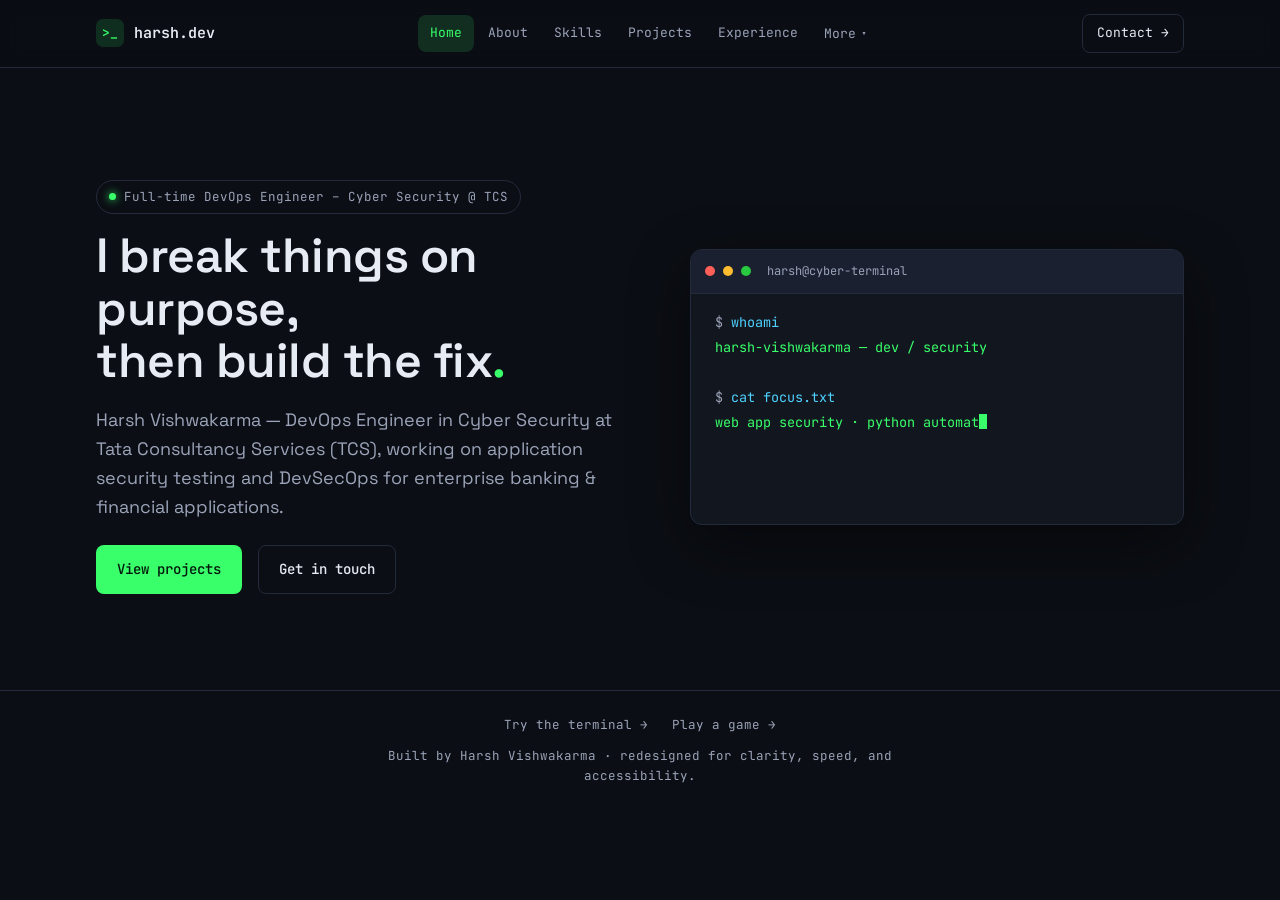
==== commit 60ddfcac: "Update index.html" ====
--- a/index.html
+++ b/index.html
@@ -645,7 +645,7 @@
         <div class="chip-row">
           <span class="chip">Python</span><span class="chip">Process Scheduling</span><span class="chip">Simulation</span>
         </div>
-        <div class="cta-row"><span class="no-link">Source available on request</span></div>
+        <div class="cta-row"><a href="https://github.com/H4R5787/Python-OS-Simulator" target="_blank" rel="noopener">View on GitHub</a></div>
       </article>
     </div>
   </section>
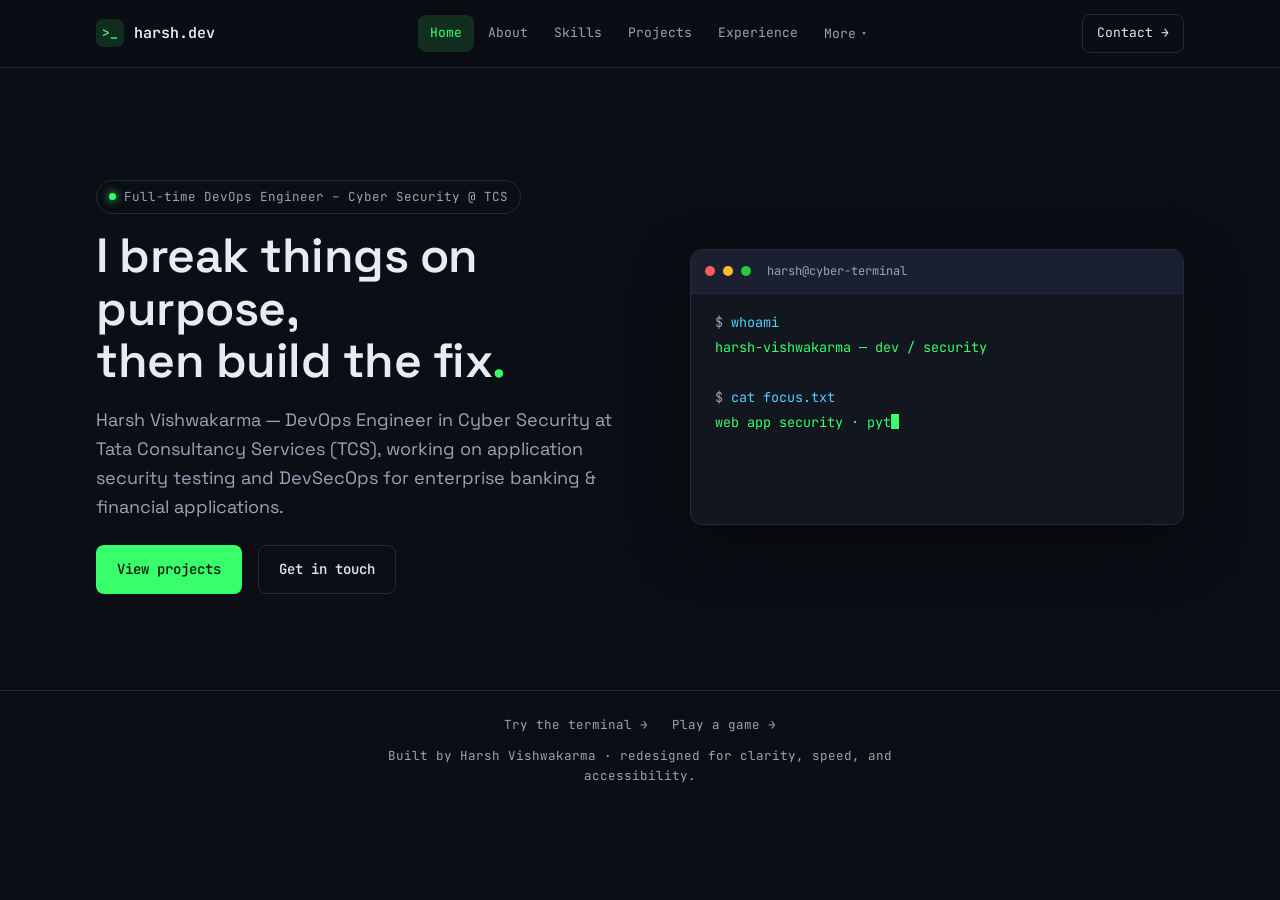
==== commit 5fd0cc48: "Update index.html" ====
--- a/index.html
+++ b/index.html
@@ -630,7 +630,7 @@
         <div class="chip-row">
           <span class="chip">Python</span><span class="chip">Gemini API</span><span class="chip">YouTube API</span><span class="chip">Meta APIs</span><span class="chip">Automation</span>
         </div>
-        <div class="cta-row"><span class="no-link">Source available on request</span></div>
+        <div class="cta-row"><a href="https://github.com/H4R5787/AI-Social-Media-Publishing-Pipeline" target="_blank" rel="noopener">View on GitHub</a></div>
       </article>
 
       <article class="card project-card">
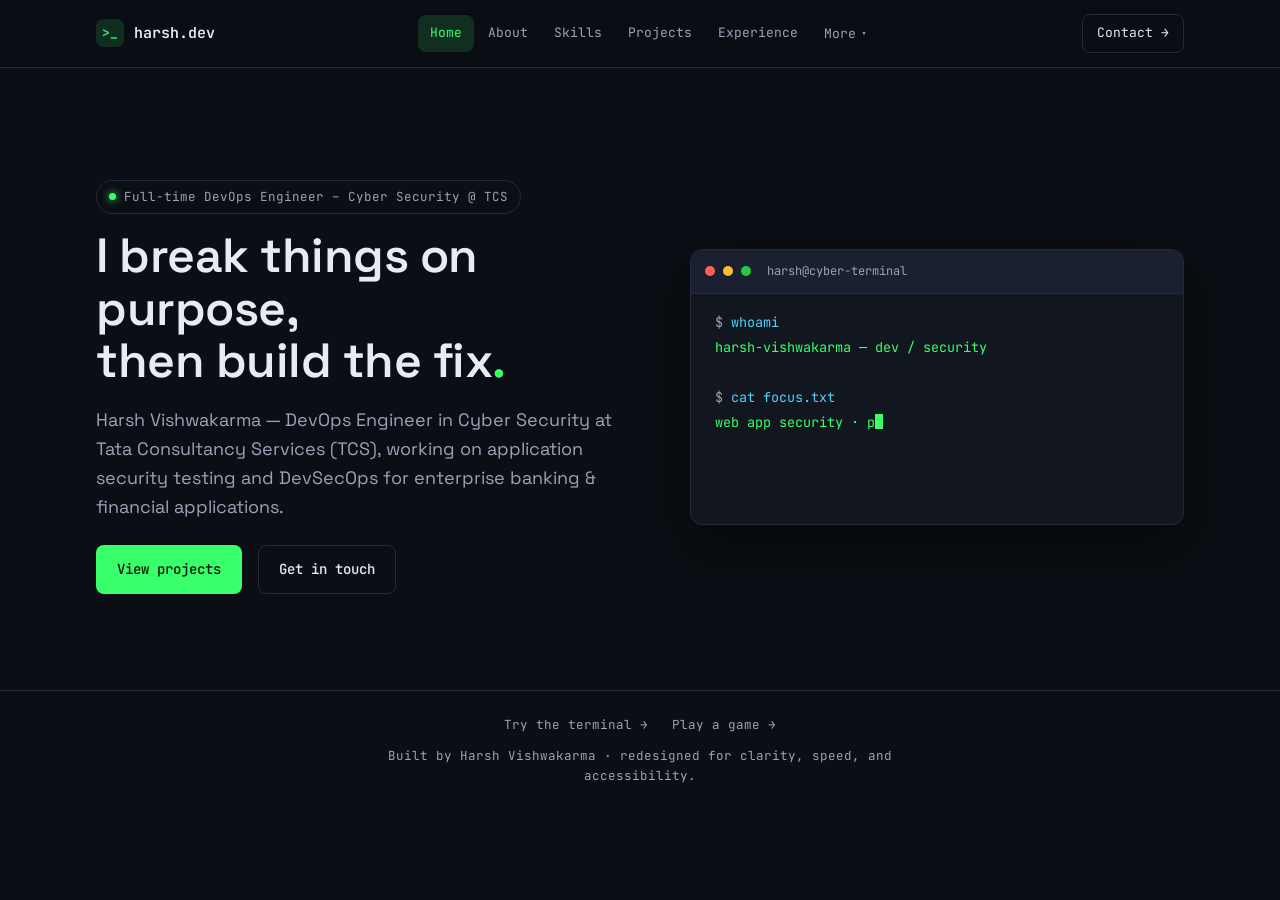
==== commit 3bf5f8b8: "first commit" ====
--- a/index.html
+++ b/index.html
@@ -5,429 +5,10 @@
 <meta name="viewport" content="width=device-width, initial-scale=1.0">
 <title>Harsh Vishwakarma — Security-minded developer</title>
 <meta name="description" content="Portfolio of Harsh Vishwakarma — cybersecurity enthusiast and full-stack developer. Projects, skills, experience and an interactive terminal.">
-<link rel="icon" href="data:image/svg+xml,<svg xmlns='http://www.w3.org/2000/svg' viewBox='0 0 100 100'><rect width='100' height='100' rx='20' fill='%230B0E14'/><text x='50' y='68' font-size='58' text-anchor='middle' fill='%2339FF6A' font-family='monospace'>&gt;_</text></svg>">
+<link rel="icon" href="assets/icons/favicon.svg" type="image/svg+xml">
 <link rel="preconnect" href="https://fonts.googleapis.com">
 <link href="https://fonts.googleapis.com/css2?family=Space+Grotesk:wght@400;500;600;700&family=JetBrains+Mono:wght@400;500;600&display=swap" rel="stylesheet">
-<style>
-  /* ============ Design tokens ============ */
-  :root{
-    --bg:#0B0E14;
-    --surface:#12161F;
-    --surface-2:#1A2030;
-    --border:#232A3B;
-    --text:#E7EBF3;
-    --text-dim:#9BA3B8;
-    --accent:#39FF6A;
-    --accent-dim:rgba(57,255,106,.14);
-    --accent-2:#4FD1FF;
-    --danger:#FF5C7A;
-    --warning:#FFC24B;
-
-    --font-display:'Space Grotesk', system-ui, sans-serif;
-    --font-mono:'JetBrains Mono', 'Fira Code', monospace;
-
-    --radius:12px;
-    --radius-sm:8px;
-    --space-1:8px;
-    --space-2:16px;
-    --space-3:24px;
-    --space-4:32px;
-    --space-5:48px;
-    --space-6:64px;
-    --maxw:1120px;
-    --dur:180ms;
-  }
-
-  @media (prefers-reduced-motion: reduce){
-    *, *::before, *::after{ animation-duration:.001ms !important; animation-iteration-count:1 !important; transition-duration:.001ms !important; scroll-behavior:auto !important; }
-  }
-
-  *{ box-sizing:border-box; }
-  html{ scroll-behavior:smooth; }
-  body{
-    margin:0;
-    background:var(--bg);
-    color:var(--text);
-    font-family:var(--font-display);
-    font-size:16px;
-    line-height:1.6;
-    -webkit-font-smoothing:antialiased;
-  }
-  p{ max-width:64ch; color:var(--text-dim); }
-  h1,h2,h3{ font-family:var(--font-display); font-weight:600; margin:0 0 var(--space-2); color:var(--text); }
-  a{ color:inherit; }
-  ::selection{ background:var(--accent-dim); color:var(--accent); }
-
-  .visually-hidden{
-    position:absolute; width:1px; height:1px; padding:0; margin:-1px;
-    overflow:hidden; clip:rect(0,0,0,0); white-space:nowrap; border:0;
-  }
-  .skip-link{
-    position:absolute; left:var(--space-2); top:-100px; z-index:1000;
-    background:var(--accent); color:#03170A; padding:10px 16px; border-radius:var(--radius-sm);
-    font-family:var(--font-mono); font-size:13px; transition:top var(--dur);
-  }
-  .skip-link:focus{ top:var(--space-2); }
-
-  :focus-visible{ outline:2px solid var(--accent); outline-offset:2px; border-radius:4px; }
-
-  /* ============ Top bar ============ */
-  header.topbar{
-    position:sticky; top:0; z-index:100;
-    background:rgba(11,14,20,.85); backdrop-filter:blur(10px);
-    border-bottom:1px solid var(--border);
-  }
-  .topbar-inner{
-    max-width:var(--maxw); margin:0 auto; padding:14px var(--space-2);
-    display:flex; align-items:center; justify-content:space-between; gap:var(--space-3);
-  }
-  .brand{
-    display:flex; align-items:center; gap:10px; font-family:var(--font-mono); font-weight:600; font-size:15px;
-    text-decoration:none;
-  }
-  .brand .glyph{
-    display:inline-flex; align-items:center; justify-content:center;
-    width:28px; height:28px; border-radius:7px; background:var(--accent-dim);
-    color:var(--accent); font-size:13px;
-  }
-  nav.primary-nav{ display:flex; align-items:center; gap:2px; }
-  nav.primary-nav a{
-    font-family:var(--font-mono); font-size:13px; text-decoration:none; color:var(--text-dim);
-    padding:8px 12px; border-radius:var(--radius-sm); transition:color var(--dur), background var(--dur);
-  }
-  nav.primary-nav a:hover{ color:var(--text); background:var(--surface); }
-  nav.primary-nav a[aria-current="page"]{ color:var(--accent); background:var(--accent-dim); }
-
-  /* Secondary "More" grouping — keeps Terminal/Play reachable without competing with Projects/Contact */
-  .nav-more{ position:relative; }
-  .nav-more > button{
-    font-family:var(--font-mono); font-size:13px; color:var(--text-dim); background:transparent; border:none;
-    padding:8px 12px; border-radius:var(--radius-sm); cursor:pointer; display:inline-flex; align-items:center; gap:5px;
-    transition:color var(--dur), background var(--dur);
-  }
-  .nav-more > button:hover{ color:var(--text); background:var(--surface); }
-  .nav-more[data-open="true"] > button{ color:var(--text); background:var(--surface); }
-  .nav-more > button .caret{ font-size:10px; transition:transform var(--dur); }
-  .nav-more[data-open="true"] > button .caret{ transform:rotate(180deg); }
-  .nav-more-menu{
-    display:none; position:absolute; top:calc(100% + 6px); right:0; min-width:170px; z-index:110;
-    background:var(--surface); border:1px solid var(--border); border-radius:var(--radius-sm); padding:6px;
-    box-shadow:0 16px 40px rgba(0,0,0,.5);
-  }
-  .nav-more[data-open="true"] .nav-more-menu{ display:block; }
-  .nav-more-menu a{
-    display:block; padding:9px 10px; font-family:var(--font-mono); font-size:13px; color:var(--text-dim);
-    text-decoration:none; border-radius:6px;
-  }
-  .nav-more-menu a:hover{ background:var(--surface-2); color:var(--text); }
-  .nav-more-menu a[aria-current="page"]{ color:var(--accent); }
-  .nav-more-menu .menu-note{
-    font-family:var(--font-mono); font-size:11px; color:var(--text-dim); padding:8px 10px 4px; opacity:.7;
-  }
-  .topbar-cta{
-    font-family:var(--font-mono); font-size:13px; text-decoration:none;
-    border:1px solid var(--border); padding:8px 14px; border-radius:var(--radius-sm);
-    white-space:nowrap;
-  }
-  .topbar-cta:hover{ border-color:var(--accent); color:var(--accent); }
-  .nav-toggle{ display:none; }
-
-  @media (max-width:860px){
-    nav.primary-nav{ display:none; }
-    .topbar-cta{ display:none; }
-    .nav-toggle{
-      display:inline-flex; align-items:center; justify-content:center;
-      width:36px; height:36px; border-radius:var(--radius-sm); border:1px solid var(--border);
-      background:transparent; color:var(--text);
-    }
-  }
-
-  /* mobile drawer */
-  #mobile-drawer{
-    display:none; position:fixed; inset:57px 0 0 0; z-index:99; background:var(--bg);
-    padding:var(--space-2); overflow-y:auto;
-  }
-  #mobile-drawer.open{ display:block; }
-  #mobile-drawer a{
-    display:block; padding:14px 8px; font-family:var(--font-mono); font-size:15px;
-    text-decoration:none; color:var(--text); border-bottom:1px solid var(--border);
-  }
-  #mobile-drawer a[aria-current="page"]{ color:var(--accent); }
-  #mobile-drawer .drawer-group-label{
-    font-family:var(--font-mono); font-size:12px; color:var(--text-dim); padding:14px 8px 4px; opacity:.7;
-  }
-
-  /* ============ Layout / sections ============ */
-  main{ max-width:var(--maxw); margin:0 auto; padding:0 var(--space-2); }
-  section.page{ display:none; padding:var(--space-5) 0; }
-  section.page.active{ display:block; }
-  .section-head{ margin-bottom:var(--space-4); }
-  .section-head .kicker{ font-family:var(--font-mono); font-size:13px; color:var(--accent-2); margin-bottom:6px; }
-  .section-head h2{ font-size:28px; }
-  .section-head.center{ text-align:center; }
-  .no-max{ max-width:none; }
-  .btn-block{ width:100%; justify-content:center; }
-
-  /* ---- Home / hero ---- */
-  .hero{
-    display:grid; grid-template-columns:1.05fr .95fr; gap:var(--space-5); align-items:center;
-    padding:var(--space-6) 0 var(--space-5);
-  }
-  .hero h1{ font-size:clamp(32px,5vw,48px); line-height:1.1; letter-spacing:-.01em; }
-  .hero h1 .accent{ color:var(--accent); }
-  .hero .lede{ font-size:18px; max-width:52ch; }
-  .hero .cta-row{ display:flex; gap:var(--space-2); margin-top:var(--space-3); flex-wrap:wrap; }
-  .btn{
-    font-family:var(--font-mono); font-size:14px; font-weight:500; text-decoration:none;
-    padding:12px 20px; border-radius:var(--radius-sm); cursor:pointer; display:inline-flex; align-items:center; gap:8px;
-    transition:transform var(--dur), box-shadow var(--dur), background var(--dur), border-color var(--dur);
-    border:1px solid transparent;
-  }
-  .btn-primary{ background:var(--accent); color:#03170A; }
-  .btn-primary:hover{ box-shadow:0 0 0 4px var(--accent-dim); }
-  .btn-secondary{ border-color:var(--border); color:var(--text); background:transparent; }
-  .btn-secondary:hover{ border-color:var(--accent); color:var(--accent); }
-  .btn:active{ transform:translateY(1px); }
-  .btn-primary:active{ background:#2FE55D; box-shadow:none; }
-  .btn-secondary:active{ background:var(--surface); }
-  .btn:disabled,.btn[aria-disabled="true"]{ opacity:.5; cursor:not-allowed; pointer-events:none; box-shadow:none; transform:none; }
-  .status-pill{
-    display:inline-flex; align-items:center; gap:8px; font-family:var(--font-mono); font-size:12.5px;
-    color:var(--text-dim); border:1px solid var(--border); padding:6px 12px; border-radius:999px; margin-bottom:var(--space-2);
-  }
-  .status-pill .dot{ width:7px; height:7px; border-radius:50%; background:var(--accent); box-shadow:0 0 8px var(--accent); }
-
-  /* hero terminal — the one bold, characteristic moment */
-  .hero-term{
-    display:block; background:var(--surface); border:1px solid var(--border); border-radius:var(--radius);
-    box-shadow:0 20px 60px rgba(0,0,0,.45); text-decoration:none;
-    overflow:hidden; transition:border-color var(--dur), box-shadow var(--dur);
-  }
-  .hero-term:hover{ border-color:var(--accent); box-shadow:0 20px 60px rgba(0,0,0,.45), 0 0 0 4px var(--accent-dim); }
-  .hero-term .chrome{
-    display:flex; align-items:center; gap:8px; padding:12px 14px; background:var(--surface-2);
-    border-bottom:1px solid var(--border);
-  }
-  .hero-term .dot-b{ width:10px; height:10px; border-radius:50%; }
-  .hero-term .chrome span:nth-child(1){ background:#FF5F57; }
-  .hero-term .chrome span:nth-child(2){ background:#FEBC2E; }
-  .hero-term .chrome span:nth-child(3){ background:#28C840; }
-  .hero-term .chrome .path{ margin-left:8px; font-family:var(--font-mono); font-size:12px; color:var(--text-dim); }
-  /* Generic traffic-light dots (also used by the Terminal page chrome) */
-  .dot-b{ width:10px; height:10px; border-radius:50%; }
-  .dot-b1{ background:#FF5F57; }
-  .dot-b2{ background:#FEBC2E; }
-  .dot-b3{ background:#28C840; }
-  .hero-term .body{
-    font-family:var(--font-mono); font-size:13.5px; line-height:1.85; padding:var(--space-2) var(--space-3);
-    min-height:230px; color:var(--accent);
-  }
-  .hero-term .body .muted{ color:var(--text-dim); }
-  .hero-term .body .cy{ color:var(--accent-2); }
-  .hero-term .caret{ display:inline-block; width:8px; height:15px; background:var(--accent); vertical-align:-2px; }
-  @media (prefers-reduced-motion:no-preference){
-    .hero-term .caret{ animation:blink 1s steps(1) infinite; }
-  }
-  @keyframes blink{ 50%{ opacity:0; } }
-
-  @media (max-width:900px){
-    .hero{ grid-template-columns:1fr; padding-top:var(--space-4); }
-  }
-
-  /* ---- Cards / chips shared components ---- */
-  .card{
-    background:var(--surface); border:1px solid var(--border); border-radius:var(--radius);
-    padding:var(--space-3); transition:border-color var(--dur), transform var(--dur);
-  }
-  .card:hover{ border-color:#2E3852; transform:translateY(-2px); }
-  .field-label{ font-family:var(--font-mono); font-size:12px; color:var(--text-dim); margin-bottom:6px; letter-spacing:.02em; }
-  .chip{
-    display:inline-flex; align-items:center; font-family:var(--font-mono); font-size:12.5px;
-    background:var(--surface-2); border:1px solid var(--border); color:var(--text);
-    padding:5px 10px; border-radius:999px; transition:border-color var(--dur), color var(--dur);
-  }
-  .chip-row{ display:flex; flex-wrap:wrap; gap:8px; }
-
-  /* ---- Job-title inline links (was style="" leakage) ---- */
-  .job-link{ color:inherit; text-decoration:underline; text-underline-offset:2px; }
-  .stack-list{ margin:0; padding-left:20px; color:var(--text-dim); display:grid; gap:4px; }
-  .field-label.mt{ margin-top:var(--space-2); }
-
-  /* ---- About ---- */
-  .about-grid{ display:grid; grid-template-columns:220px 1fr; gap:var(--space-4); align-items:start; }
-  .avatar{
-    width:100%; aspect-ratio:1; border-radius:var(--radius); background:linear-gradient(155deg,var(--surface-2),var(--surface));
-    border:1px solid var(--border); display:flex; align-items:center; justify-content:center;
-    font-family:var(--font-mono); font-size:44px; color:var(--accent);
-  }
-  .about-copy p{ max-width:70ch; margin:0 0 var(--space-2); }
-  .focus-list{ display:grid; gap:10px; margin-top:var(--space-2); list-style:none; padding:0; }
-  .focus-list li{ display:flex; gap:10px; align-items:baseline; color:var(--text-dim); }
-  .focus-list li::before{ content:"›"; color:var(--accent); font-family:var(--font-mono); }
-  @media (max-width:720px){ .about-grid{ grid-template-columns:1fr; } .avatar{ width:120px; } }
-
-  /* ---- Skills ---- */
-  .skill-groups{ display:grid; gap:var(--space-3); }
-  .skill-group h3{ font-size:15px; font-family:var(--font-mono); color:var(--text-dim); font-weight:500; margin-bottom:12px; }
-
-  /* ---- Projects ---- */
-  .project-grid{ display:grid; grid-template-columns:1fr 1fr; gap:var(--space-3); }
-  .project-card{ display:flex; flex-direction:column; }
-  .project-card .card-top{ display:flex; align-items:flex-start; justify-content:space-between; gap:10px; margin-bottom:6px; }
-  .project-card h3{ font-size:19px; margin-bottom:0; }
-  .project-card p{ margin:0 0 var(--space-2); }
-  .featured-tag{
-    flex-shrink:0; font-family:var(--font-mono); font-size:10.5px; letter-spacing:.04em; text-transform:uppercase;
-    color:var(--accent); background:var(--accent-dim); border:1px solid rgba(57,255,106,.35);
-    padding:3px 8px; border-radius:999px; white-space:nowrap;
-  }
-  .project-card .paw{ margin:2px 0 var(--space-2); }
-  .project-card .paw dt{
-    font-family:var(--font-mono); font-size:10.5px; text-transform:uppercase; letter-spacing:.05em;
-    color:var(--accent-2); margin-top:8px;
-  }
-  .project-card .paw dd{ margin:2px 0 0; color:var(--text-dim); font-size:13.5px; line-height:1.5; }
-  .project-card .cta-row{ display:flex; gap:10px; margin-top:auto; padding-top:var(--space-2); }
-  .project-card .cta-row a{
-    font-family:var(--font-mono); font-size:12.5px; text-decoration:none; color:var(--accent-2);
-    border-bottom:1px solid transparent;
-  }
-  .project-card .cta-row a:hover{ border-color:var(--accent-2); }
-  .project-card .cta-row .no-link{ font-family:var(--font-mono); font-size:12.5px; color:var(--text-dim); }
-  @media (max-width:820px){ .project-grid{ grid-template-columns:1fr; } }
-
-  /* ---- Experience ---- */
-  .timeline{ position:relative; padding-left:26px; border-left:1px solid var(--border); display:grid; gap:var(--space-4); }
-  .timeline-item{ position:relative; }
-  .timeline-item::before{
-    content:""; position:absolute; left:-31px; top:4px; width:9px; height:9px; border-radius:50%;
-    background:var(--accent); box-shadow:0 0 0 4px var(--accent-dim);
-  }
-  .timeline-item .meta{ font-family:var(--font-mono); font-size:12.5px; color:var(--text-dim); margin-bottom:4px; }
-
-  /* Experience disclosures — native <details>, no JS required */
-  .xp-disclosure{ margin-top:var(--space-2); border:1px solid var(--border); border-radius:var(--radius-sm); overflow:hidden; }
-  .xp-disclosure + .xp-disclosure{ margin-top:8px; }
-  .xp-disclosure summary{
-    cursor:pointer; list-style:none; font-family:var(--font-mono); font-size:12.5px;
-    color:var(--text-dim); padding:10px 14px; background:var(--surface-2); user-select:none;
-    transition:color var(--dur);
-  }
-  .xp-disclosure summary::-webkit-details-marker{ display:none; }
-  .xp-disclosure summary::before{ content:"▸ "; color:var(--accent); }
-  .xp-disclosure[open] summary::before{ content:"▾ "; }
-  .xp-disclosure summary:hover{ color:var(--text); }
-  .xp-disclosure .xp-body{ padding:12px 14px; }
-
-  .cert-grid{ display:grid; grid-template-columns:1fr 1fr; gap:var(--space-2); margin-top:var(--space-4); }
-  .cert-badge{ display:flex; gap:12px; align-items:center; }
-  .cert-badge .icon{ font-family:var(--font-mono); color:var(--accent); }
-  @media (max-width:640px){ .cert-grid{ grid-template-columns:1fr; } }
-
-  /* ---- Contact ---- */
-  .contact-wrap{ max-width:560px; margin:0 auto; text-align:center; }
-  .contact-wrap .card{ text-align:left; }
-  .social-row{ display:flex; gap:10px; justify-content:center; margin-top:var(--space-3); flex-wrap:wrap; }
-  .social-row a{
-    display:inline-flex; align-items:center; gap:8px; text-decoration:none; color:var(--text);
-    border:1px solid var(--border); padding:9px 14px; border-radius:var(--radius-sm); font-family:var(--font-mono); font-size:13px;
-  }
-  .social-row a:hover{ border-color:var(--accent); color:var(--accent); }
-  .contact-note{ font-family:var(--font-mono); font-size:12.5px; color:var(--text-dim); margin:12px 0 0; text-align:center; }
-  .contact-note .dot{ color:var(--accent); }
-
-  /* ---- Terminal page ---- */
-  .term-shell{
-    background:var(--surface); border:1px solid var(--border); border-radius:var(--radius); overflow:hidden;
-  }
-  .term-shell .chrome{ display:flex; align-items:center; gap:8px; padding:12px 14px; background:var(--surface-2); border-bottom:1px solid var(--border); }
-  .term-out{
-    font-family:var(--font-mono); font-size:13.5px; line-height:1.8; padding:var(--space-2) var(--space-3);
-    height:360px; overflow-y:auto; color:var(--text);
-  }
-  .term-out .prompt{ color:var(--accent); }
-  .term-out .cmd{ color:var(--accent-2); }
-  .term-out .line{ white-space:pre-wrap; margin-bottom:2px; }
-  .term-in{
-    display:flex; align-items:center; gap:10px; padding:12px 16px; border-top:1px solid var(--border);
-    background:rgba(0,0,0,.15);
-  }
-  .term-in .prompt{ font-family:var(--font-mono); color:var(--accent); font-size:13.5px; }
-  .term-in input{
-    flex:1; background:transparent; border:none; outline:none; color:var(--text);
-    font-family:var(--font-mono); font-size:13.5px;
-  }
-  .term-hint{ font-family:var(--font-mono); font-size:12.5px; color:var(--text-dim); margin-top:10px; }
-
-  /* ---- Vim overlay (inside terminal) ---- */
-  .vim-editor{ display:flex; flex-direction:column; border-top:1px solid var(--border); }
-  .vim-status-top{
-    font-family:var(--font-mono); font-size:12px; color:var(--text-dim);
-    padding:6px 14px; background:var(--surface-2); border-bottom:1px solid var(--border);
-  }
-  .vim-textarea{
-    width:100%; min-height:280px; resize:vertical; border:none; outline:none;
-    background:var(--bg); color:var(--text); font-family:var(--font-mono); font-size:13.5px;
-    line-height:1.7; padding:var(--space-2) var(--space-3); box-sizing:border-box;
-  }
-  .vim-status-bottom{
-    display:flex; align-items:center; gap:12px; flex-wrap:wrap;
-    font-family:var(--font-mono); font-size:12px; padding:8px 14px;
-    background:var(--surface-2); border-top:1px solid var(--border); color:var(--text-dim);
-  }
-  .vim-status-bottom .vim-mode{ color:var(--accent); font-weight:600; }
-  .vim-status-bottom .vim-mode.cmd{ color:var(--accent-2); }
-  .vim-cmd-wrap{ display:flex; align-items:center; gap:4px; color:var(--text); }
-  .vim-cmd-wrap input{
-    background:transparent; border:none; outline:none; color:var(--text);
-    font-family:var(--font-mono); font-size:12.5px; width:140px;
-  }
-
-  /* ---- Play page ---- */
-  .play-grid{ display:grid; grid-template-columns:repeat(3,1fr); gap:var(--space-3); }
-  .play-card{ cursor:pointer; text-align:left; font:inherit; width:100%; }
-  .play-card h3{ font-size:16px; margin-bottom:4px; }
-  .play-card p{ font-size:13.5px; margin:0; }
-  .play-card:active{ transform:translateY(0px) scale(.99); }
-  .play-note{ margin-top:var(--space-2); }
-  @media (max-width:820px){ .play-grid{ grid-template-columns:1fr 1fr; } }
-  @media (max-width:560px){ .play-grid{ grid-template-columns:1fr; } }
-
-  /* ---- Game modal ---- */
-  .modal-scrim{
-    display:none; position:fixed; inset:0; background:rgba(4,6,10,.75); backdrop-filter:blur(4px);
-    z-index:200; align-items:center; justify-content:center; padding:var(--space-2);
-  }
-  .modal-scrim.open{ display:flex; }
-  .modal-box{
-    background:var(--surface); border:1px solid var(--border); border-radius:var(--radius);
-    width:100%; max-width:520px; padding:var(--space-3);
-  }
-  .modal-head{ display:flex; justify-content:space-between; align-items:center; margin-bottom:var(--space-2); }
-  .modal-head h3{ margin:0; font-family:var(--font-mono); font-size:16px; }
-  .modal-close{ background:none; border:none; color:var(--text-dim); font-size:20px; cursor:pointer; line-height:1; padding:4px; }
-  .modal-close:hover{ color:var(--danger); }
-  .canvas-frame{ display:flex; justify-content:center; background:#000; border-radius:var(--radius-sm); border:1px solid var(--border); padding:2px; }
-  #gameCanvas{ width:100%; max-width:100%; height:auto; display:block; }
-  .game-status{ font-family:var(--font-mono); font-size:13px; color:var(--accent-2); min-height:18px; margin-top:10px; text-align:center; }
-  .game-meta{ display:flex; justify-content:space-between; align-items:center; margin-top:12px; font-family:var(--font-mono); font-size:13px; color:var(--text-dim); }
-  .game-meta button{
-    font-family:var(--font-mono); font-size:12.5px; background:var(--accent); color:#03170A; border:none;
-    padding:7px 14px; border-radius:var(--radius-sm); cursor:pointer;
-  }
-
-  /* ---- Footer ---- */
-  footer{ border-top:1px solid var(--border); padding:var(--space-3) var(--space-2); text-align:center; }
-  footer p{ margin:0 auto; font-family:var(--font-mono); font-size:12.5px; color:var(--text-dim); }
-
-  /* Footer secondary links (Terminal / Play — demoted from primary nav) */
-  .footer-links{ display:flex; gap:var(--space-3); justify-content:center; flex-wrap:wrap; margin-bottom:10px; }
-  .footer-links a{
-    font-family:var(--font-mono); font-size:12.5px; color:var(--text-dim); text-decoration:none;
-    border-bottom:1px solid transparent;
-  }
-  .footer-links a:hover{ color:var(--accent); border-color:var(--accent); }
-</style>
+<link rel="stylesheet" href="css/style.css">
 </head>
 <body>
 
@@ -773,12 +354,12 @@
         <span class="prompt" id="termPrompt">~$</span>
         <input type="text" id="termInput" autocomplete="off" aria-label="Terminal command input" placeholder="type a command…">
       </div>
-      <div class="vim-editor" id="vimEditor" style="display:none;">
+      <div class="vim-editor" id="vimEditor">
         <div class="vim-status-top" id="vimStatusTop">"filename" — editing</div>
         <textarea id="vimTextarea" class="vim-textarea" spellcheck="false" aria-label="Vim editor text area"></textarea>
         <div class="vim-status-bottom">
           <span class="vim-mode" id="vimMode">-- INSERT --</span>
-          <span class="vim-cmd-wrap" id="vimCmdWrap" style="display:none;">:<input id="vimCmdInput" type="text" autocomplete="off" aria-label="Vim command input"></span>
+          <span class="vim-cmd-wrap" id="vimCmdWrap">:<input id="vimCmdInput" type="text" autocomplete="off" aria-label="Vim command input"></span>
           <span id="vimHint">Esc: command mode · type i to insert · :w save · :q quit · :wq save &amp; quit · :q! discard</span>
         </div>
       </div>
@@ -831,1211 +412,6 @@
   </div>
 </div>
 
-<script>
-(function(){
-  "use strict";
-
-  /* ============ Router: hash-based, real deep links ============ */
-  var routes = ['home','about','skills','projects','experience','contact','terminal','play'];
-  var navLinks = document.querySelectorAll('[data-route]');
-
-  function setRoute(route){
-    if(routes.indexOf(route) === -1) route = 'home';
-    document.querySelectorAll('section.page').forEach(function(s){
-      s.classList.toggle('active', s.dataset.route === route);
-    });
-    navLinks.forEach(function(a){
-      if(a.dataset.route === route){ a.setAttribute('aria-current','page'); }
-      else { a.removeAttribute('aria-current'); }
-    });
-    closeDrawer();
-    if(typeof closeNavMore === 'function') closeNavMore();
-    document.title = 'Harsh Vishwakarma — ' + route.charAt(0).toUpperCase() + route.slice(1);
-  }
-
-  function routeFromHash(){
-    return (location.hash || '#home').replace('#','');
-  }
-
-  window.addEventListener('hashchange', function(){ setRoute(routeFromHash()); });
-  setRoute(routeFromHash());
-
-  /* ============ Mobile drawer ============ */
-  var navToggle = document.getElementById('navToggle');
-  var drawer = document.getElementById('mobile-drawer');
-  function closeDrawer(){
-    if(!drawer) return;
-    drawer.classList.remove('open');
-    if(navToggle) navToggle.setAttribute('aria-expanded','false');
-  }
-  if(navToggle){
-    navToggle.addEventListener('click', function(){
-      var open = drawer.classList.toggle('open');
-      navToggle.setAttribute('aria-expanded', open ? 'true':'false');
-    });
-  }
-
-  /* ============ Desktop "More" dropdown (Terminal / Play) ============ */
-  var navMore = document.getElementById('navMore');
-  var navMoreBtn = document.getElementById('navMoreBtn');
-  function closeNavMore(){
-    if(!navMore) return;
-    navMore.removeAttribute('data-open');
-    if(navMoreBtn) navMoreBtn.setAttribute('aria-expanded','false');
-  }
-  if(navMoreBtn){
-    navMoreBtn.addEventListener('click', function(e){
-      e.stopPropagation();
-      var isOpen = navMore.getAttribute('data-open') === 'true';
-      if(isOpen){ closeNavMore(); }
-      else{ navMore.setAttribute('data-open','true'); navMoreBtn.setAttribute('aria-expanded','true'); }
-    });
-    document.addEventListener('click', function(e){
-      if(navMore && !navMore.contains(e.target)) closeNavMore();
-    });
-    document.addEventListener('keydown', function(e){
-      if(e.key === 'Escape') closeNavMore();
-    });
-    navMore.querySelectorAll('a').forEach(function(a){
-      a.addEventListener('click', closeNavMore);
-    });
-  }
-
-  /* ============ Hero terminal — one orchestrated typing moment ============ */
-  var heroBody = document.getElementById('heroTermBody');
-  var heroScript = [
-    {t:'muted', s:'$ '}, {t:'cy', s:'whoami\n'},
-    {t:'plain', s:'harsh-vishwakarma — dev / security\n\n'},
-    {t:'muted', s:'$ '}, {t:'cy', s:'cat focus.txt\n'},
-    {t:'plain', s:'web app security · python automation\nflask · offensive security (CTF)\n\n'},
-    {t:'muted', s:'$ '}, {t:'cy', s:'status\n'},
-    {t:'plain', s:'full-time devops engineer – cyber security @ tcs\n\n'},
-    {t:'muted', s:'$ '}, {t:'cy', s:'open terminal_'}
-  ];
-  function typeHero(){
-    if(!heroBody) return;
-    var reduced = window.matchMedia('(prefers-reduced-motion: reduce)').matches;
-    if(reduced){
-      heroBody.innerHTML = heroScript.map(function(c){
-        return '<span class="'+(c.t==='muted'?'muted':c.t==='cy'?'cy':'')+'">'+escapeHtml(c.s)+'</span>';
-      }).join('');
-      return;
-    }
-    var flat = [];
-    heroScript.forEach(function(chunk){
-      for(var i=0;i<chunk.s.length;i++){ flat.push({ch:chunk.s[i], cls:chunk.t}); }
-    });
-    var i=0;
-    heroBody.innerHTML = '';
-    var buffers = {};
-    function render(){
-      var html = '';
-      var curCls = null, curBuf='';
-      flat.slice(0,i).forEach(function(f){
-        if(f.cls !== curCls){
-          if(curBuf) html += wrap(curCls,curBuf);
-          curCls = f.cls; curBuf='';
-        }
-        curBuf += f.ch;
-      });
-      if(curBuf) html += wrap(curCls,curBuf);
-      heroBody.innerHTML = html + '<span class="caret"></span>';
-    }
-    function wrap(cls,str){
-      var c = cls==='muted' ? 'muted' : cls==='cy' ? 'cy' : '';
-      return '<span class="'+c+'">'+escapeHtml(str)+'</span>';
-    }
-    var timer = setInterval(function(){
-      i++;
-      render();
-      if(i >= flat.length) clearInterval(timer);
-    }, 16);
-  }
-  function escapeHtml(s){
-    return s.replace(/&/g,'&amp;').replace(/</g,'&lt;').replace(/>/g,'&gt;').replace(/\n/g,'<br>');
-  }
-  typeHero();
-
-  /* ============ Terminal page — command shell ============ */
-  var termOut = document.getElementById('termOut');
-  var termInput = document.getElementById('termInput');
-  var history = [], hIndex = -1;
-
-  var commands = {
-    help: function(){ return "Commands: help, whoami, about, skills, projects, experience, contact, clear\nFilesystem: ls, pwd, cd <dir>, cat <file>, mkdir <dir>, touch <file>, rm [-r] <name>, vim <file>"; },
-    whoami: function(){ return "harsh-vishwakarma — cybersecurity enthusiast & developer"; },
-    about: function(){ return "B.Sc. Computer Science. Full-time DevOps Engineer – Cyber Security @ TCS, focused on DAST, Veracode, and application security testing."; },
-    skills: function(){ return "Security: DAST, Veracode, Burp Suite, Nmap, OWASP Top 10\nDev: Python, Bash, Selenium, Flask, SQL\nOther: Linux (Ubuntu, Kali), Git & CI/CD"; },
-    projects: function(){ return "1) Virus Detection Web Application — Flask + MySQL + VirusTotal API + Llama 3\n2) HarshOS — bare-metal x86_64 OS written in Rust\n3) StudyMate — offline AI study assistant (TensorFlow Lite)\n4) Nova — custom programming language + browser REPL\n5) AI social media publishing pipeline (Gemini API + platform APIs)\n6) mini_os.py — Python OS simulator (round-robin scheduler)\nType 'open projects' to view the full section, or 'cd projects' to browse them here."; },
-    experience: function(){ return "DevOps Engineer – Cyber Security @ TCS (Dec 2025–Present) · Cybersecurity Intern @ Acmegrade (Jan–Mar 2024) · B.Sc. Computer Science, Shankar Narayan College (2022–2025) · TryHackMe CTF practice · Google Cybersecurity Professional Certificate · Cisco Ethical Hacker Certification · Top 100, TCS HackQuest Season 9"; },
-    contact: function(){ return "Email: harsh902888@gmail.com\nGitHub: github.com/H4R5787\nLinkedIn: linkedin.com/in/harsh-vishwakarma-2348332ab"; },
-    clear: function(){ termOut.innerHTML=''; return null; }
-  };
-
-  /* ---- Tiny in-memory virtual filesystem for the terminal ---- */
-  var vfs = {
-    type: 'dir',
-    children: {
-      'about.txt': { type:'file', content:"Full-time DevOps Engineer – Cyber Security at TCS.\nFocused on DAST, Veracode, and application security for banking & financial applications." },
-      'skills.txt': { type:'file', content:"DAST · Veracode · API Security Testing · MFA/SSO Testing · DevSecOps\nPython · Bash · Selenium · Git & CI/CD · Linux (Ubuntu, Kali) · Burp Suite · Nmap" },
-      'experience.txt': { type:'file', content:"DevOps Engineer – Cyber Security, TCS (Dec 2025–Present)\nCybersecurity Intern, Acmegrade (Jan–Mar 2024)\nB.Sc. Computer Science, Shankar Narayan College of Arts & Commerce (2022–2025)\nTop 100, TCS HackQuest Season 9" },
-      'contact.txt': { type:'file', content:"harsh902888@gmail.com\ngithub.com/H4R5787\nlinkedin.com/in/harsh-vishwakarma-2348332ab" },
-      'resume.pdf': { type:'file', content:"[binary file — email me for a current copy: harsh902888@gmail.com]" },
-      'projects': {
-        type:'dir',
-        children:{
-          'virus-detection-app.txt': { type:'file', content:"Virus Detection Web Application — Flask + MySQL + VirusTotal API + Llama 3. Featured." },
-          'harshos.txt': { type:'file', content:"HarshOS — bare-metal x86_64 OS written in Rust: VGA driver, IDT, memory allocator, PS/2 keyboard, virtual filesystem, shell. Featured." },
-          'studymate.txt': { type:'file', content:"StudyMate — offline AI study assistant built with TensorFlow Lite." },
-          'nova-lang.txt': { type:'file', content:"Nova — custom programming language, Python interpreter + browser-based React REPL." },
-          'social-pipeline.txt': { type:'file', content:"AI social media publishing pipeline — one upload, AI-generated per-platform metadata, auto-published via YouTube/Instagram/Facebook APIs." },
-          'mini_os.txt': { type:'file', content:"mini_os.py — Python OS simulator with process management, virtual filesystem, round-robin scheduler." }
-        }
-      },
-      'certifications': {
-        type:'dir',
-        children:{
-          'google-cybersecurity.txt': { type:'file', content:"Google Cybersecurity Professional Certificate." },
-          'cisco-ethical-hacker.txt': { type:'file', content:"Cisco Ethical Hacker Certification." },
-          'tcs-hackquest.txt': { type:'file', content:"Top 100 rank, TCS HackQuest Season 9 — India's leading cybersecurity competition." }
-        }
-      }
-    }
-  };
-  var cwdPath = []; // path segments from root
-
-  function getNode(path){
-    var node = vfs;
-    for(var i=0;i<path.length;i++){
-      if(!node.children || !node.children[path[i]]) return null;
-      node = node.children[path[i]];
-    }
-    return node;
-  }
-  function promptPath(){
-    return '~' + (cwdPath.length ? '/' + cwdPath.join('/') : '');
-  }
-  function updatePromptDisplay(){
-    var promptEl = document.getElementById('termPrompt');
-    var chromeEl = document.getElementById('termChromePath');
-    if(promptEl) promptEl.textContent = promptPath() + '$';
-    if(chromeEl) chromeEl.textContent = 'harsh@cyber-terminal:' + promptPath();
-  }
-
-  function fsLs(){
-    var node = getNode(cwdPath);
-    var names = Object.keys(node.children || {});
-    if(!names.length) return "(empty)";
-    return names.map(function(n){ return node.children[n].type === 'dir' ? n + '/' : n; }).join('  ');
-  }
-  function fsCd(arg){
-    if(!arg || arg === '~'){ cwdPath = []; return null; }
-    if(arg === '..'){ if(cwdPath.length) cwdPath.pop(); return null; }
-    var node = getNode(cwdPath);
-    var target = node.children && node.children[arg];
-    if(!target) return "cd: no such directory: " + arg;
-    if(target.type !== 'dir') return "cd: not a directory: " + arg;
-    cwdPath.push(arg);
-    return null;
-  }
-  function fsCat(arg){
-    if(!arg) return "cat: missing filename";
-    var node = getNode(cwdPath);
-    var target = node.children && node.children[arg];
-    if(!target) return "cat: no such file: " + arg;
-    if(target.type !== 'file') return "cat: " + arg + " is a directory";
-    return target.content;
-  }
-  function fsMkdir(arg){
-    if(!arg) return "mkdir: missing directory name";
-    var node = getNode(cwdPath);
-    if(node.children[arg]) return "mkdir: " + arg + " already exists";
-    node.children[arg] = { type:'dir', children:{} };
-    return "directory created: " + arg;
-  }
-  function fsTouch(arg){
-    if(!arg) return "touch: missing filename";
-    var node = getNode(cwdPath);
-    if(node.children[arg]) return null; // touching an existing file is a no-op, like real touch
-    node.children[arg] = { type:'file', content:'' };
-    return "file created: " + arg;
-  }
-  function fsRm(argRaw){
-    var recursive = false;
-    var arg = argRaw;
-    if(/^-r\s+/.test(argRaw)){ recursive = true; arg = argRaw.replace(/^-r\s+/, ''); }
-    if(!arg) return "rm: missing filename";
-    var node = getNode(cwdPath);
-    var target = node.children && node.children[arg];
-    if(!target) return "rm: no such file or directory: " + arg;
-    if(target.type === 'dir' && Object.keys(target.children).length && !recursive){
-      return "rm: " + arg + " is a non-empty directory (use 'rm -r " + arg + "')";
-    }
-    delete node.children[arg];
-    return "removed: " + arg;
-  }
-  function fsPwd(){ return '/' + cwdPath.join('/'); }
-
-  /* ---- Vim-style editor overlay ---- */
-  var vimEditor = document.getElementById('vimEditor');
-  var vimTextarea = document.getElementById('vimTextarea');
-  var vimStatusTop = document.getElementById('vimStatusTop');
-  var vimModeEl = document.getElementById('vimMode');
-  var vimCmdWrap = document.getElementById('vimCmdWrap');
-  var vimCmdInput = document.getElementById('vimCmdInput');
-  var termInLine = document.getElementById('termInLine');
-  var vimCurrentFile = null;
-  var vimNode = null;
-
-  function openVim(arg){
-    if(!arg) return "vim: missing filename";
-    var node = getNode(cwdPath);
-    var target = node.children[arg];
-    if(target && target.type === 'dir') return "vim: " + arg + " is a directory";
-    if(!target){ target = { type:'file', content:'' }; node.children[arg] = target; }
-    vimCurrentFile = arg;
-    vimNode = target;
-    vimTextarea.value = target.content;
-    vimStatusTop.textContent = '"' + arg + '" — ' + promptPath() + '/' + arg;
-    termInLine.style.display = 'none';
-    vimEditor.style.display = 'flex';
-    setVimMode('insert');
-    vimTextarea.focus();
-    return null;
-  }
-
-  function setVimMode(mode){
-    if(mode === 'command'){
-      vimModeEl.textContent = '-- COMMAND --';
-      vimModeEl.className = 'vim-mode cmd';
-      vimCmdWrap.style.display = 'inline-flex';
-      vimCmdInput.value = '';
-      vimCmdInput.focus();
-    } else {
-      vimModeEl.textContent = '-- INSERT --';
-      vimModeEl.className = 'vim-mode';
-      vimCmdWrap.style.display = 'none';
-      vimTextarea.focus();
-    }
-  }
-
-  function closeVim(){
-    vimEditor.style.display = 'none';
-    termInLine.style.display = 'flex';
-    vimCurrentFile = null;
-    vimNode = null;
-    termInput.focus();
-  }
-
-  function vimRunCommand(raw){
-    var c = raw.trim();
-    if(c === 'w'){
-      vimNode.content = vimTextarea.value;
-      printLine('"' + vimCurrentFile + '" written');
-      setVimMode('insert');
-    } else if(c === 'q'){
-      if(vimTextarea.value !== vimNode.content){
-        printLine("E37: No write since last change (use :q! to discard)");
-        setVimMode('insert');
-      } else {
-        printLine('(closed ' + vimCurrentFile + ')');
-        closeVim();
-      }
-    } else if(c === 'q!'){
-      printLine('(closed ' + vimCurrentFile + ' without saving)');
-      closeVim();
-    } else if(c === 'wq' || c === 'x'){
-      vimNode.content = vimTextarea.value;
-      printLine('"' + vimCurrentFile + '" written');
-      printLine('(closed ' + vimCurrentFile + ')');
-      closeVim();
-    } else if(c === ''){
-      setVimMode('insert');
-    } else {
-      printLine("E492: Not an editor command: " + c);
-      setVimMode('insert');
-    }
-  }
-
-  if(vimTextarea){
-    vimTextarea.addEventListener('keydown', function(e){
-      if(e.key === 'Escape'){ e.preventDefault(); setVimMode('command'); }
-    });
-  }
-  if(vimCmdInput){
-    vimCmdInput.addEventListener('keydown', function(e){
-      if(e.key === 'Enter'){ e.preventDefault(); vimRunCommand(vimCmdInput.value); }
-      else if(e.key === 'Escape'){ e.preventDefault(); setVimMode('insert'); }
-    });
-  }
-
-
-  function printLine(text, cls){
-    var div = document.createElement('div');
-    div.className = 'line' + (cls?(' '+cls):'');
-    div.textContent = text;
-    termOut.appendChild(div);
-    termOut.scrollTop = termOut.scrollHeight;
-  }
-
-  function runCommand(raw){
-    var cmd = raw.trim();
-    var promptLine = document.createElement('div');
-    promptLine.className = 'line';
-    promptLine.innerHTML = '<span class="prompt">$</span> <span class="cmd"></span>';
-    promptLine.querySelector('.cmd').textContent = cmd;
-    termOut.appendChild(promptLine);
-    if(!cmd){ termOut.scrollTop = termOut.scrollHeight; return; }
-
-    var openMatch = cmd.match(/^open\s+(\w+)/i);
-    var key = openMatch ? openMatch[1].toLowerCase() : cmd.toLowerCase();
-
-    var parts = cmd.split(/\s+/);
-    var verb = (parts[0] || '').toLowerCase();
-    var arg = cmd.slice(verb.length).trim();
-
-    if(verb === 'ls'){ printLine(fsLs()); }
-    else if(verb === 'pwd'){ printLine(fsPwd()); }
-    else if(verb === 'cd'){ var r1 = fsCd(arg); if(r1) printLine(r1); updatePromptDisplay(); }
-    else if(verb === 'cat'){ printLine(fsCat(arg)); }
-    else if(verb === 'mkdir'){ printLine(fsMkdir(arg)); }
-    else if(verb === 'touch'){ var r2 = fsTouch(arg); if(r2) printLine(r2); }
-    else if(verb === 'rm'){ printLine(fsRm(arg)); }
-    else if(verb === 'vim' || verb === 'vi'){
-      var r3 = openVim(arg);
-      if(r3) printLine(r3);
-    }
-    else if(commands[key]){
-      var res = commands[key]();
-      if(res !== null) printLine(res);
-    } else if(routes.indexOf(key) !== -1){
-      location.hash = '#'+key;
-      printLine("Opening " + key + "…");
-    } else {
-      printLine("command not found: " + cmd + " (try 'help')");
-    }
-    termOut.scrollTop = termOut.scrollHeight;
-  }
-
-  if(termInput){
-    termInput.addEventListener('keydown', function(e){
-      if(e.key === 'Enter'){
-        var val = termInput.value;
-        history.push(val); hIndex = history.length;
-        runCommand(val);
-        termInput.value = '';
-      } else if(e.key === 'ArrowUp'){
-        if(hIndex > 0){ hIndex--; termInput.value = history[hIndex] || ''; }
-        e.preventDefault();
-      } else if(e.key === 'ArrowDown'){
-        if(hIndex < history.length){ hIndex++; termInput.value = history[hIndex] || ''; }
-        e.preventDefault();
-      }
-    });
-  }
-
-  /* ============ Games ============ */
-  var modal = document.getElementById('gameModal');
-  var canvas = document.getElementById('gameCanvas');
-  var ctx = canvas.getContext('2d');
-  var gameTitle = document.getElementById('gameTitle');
-  var gameScoreEl = document.getElementById('gameScore');
-  var gameHint = document.getElementById('gameHint');
-  var closeBtn = document.getElementById('closeGame');
-  var restartBtn = document.getElementById('restartGame');
-
-  var statusEl = document.getElementById('gameStatus');
-  var loopId = null, keyHandler = null, clickHandler = null, ctxHandler = null, current = null;
-
-  // Converts a mouse event into canvas-pixel coordinates, correcting for
-  // the fact that the canvas is drawn at its native size (e.g. 460x360)
-  // but rendered at whatever CSS width the modal box gives it. Without
-  // this correction, clicks land in the wrong cell whenever the two
-  // sizes differ — this was the cause of tic-tac-toe/minesweeper clicks
-  // not lining up with the grid drawn on screen.
-  function getCanvasPos(e){
-    var rect = canvas.getBoundingClientRect();
-    var scaleX = canvas.width / rect.width;
-    var scaleY = canvas.height / rect.height;
-    return {
-      x: (e.clientX - rect.left) * scaleX,
-      y: (e.clientY - rect.top) * scaleY
-    };
-  }
-
-  function setStatus(text){ if(statusEl) statusEl.textContent = text || ''; }
-
-  function stopLoop(){
-    if(loopId) cancelAnimationFrame(loopId);
-    if(keyHandler) document.removeEventListener('keydown', keyHandler);
-    if(clickHandler) canvas.removeEventListener('mousedown', clickHandler);
-    if(ctxHandler) canvas.removeEventListener('contextmenu', ctxHandler);
-    keyHandler = clickHandler = ctxHandler = null; current = null;
-  }
-
-  function openModal(title, scoreLabel){
-    gameTitle.textContent = title;
-    gameHint.innerHTML = (scoreLabel || 'Score') + ': <strong id="gameScore">0</strong>';
-    gameScoreEl = document.getElementById('gameScore');
-    setStatus('');
-    modal.classList.add('open');
-    closeBtn.focus();
-  }
-  function closeModal(){
-    modal.classList.remove('open');
-    stopLoop();
-    setStatus('');
-    // restore the default frame for the next game
-    canvas.width = 460; canvas.height = 360;
-  }
-  closeBtn.addEventListener('click', closeModal);
-  modal.addEventListener('click', function(e){ if(e.target === modal) closeModal(); });
-  document.addEventListener('keydown', function(e){ if(e.key==='Escape' && modal.classList.contains('open')) closeModal(); });
-  restartBtn.addEventListener('click', function(){
-    if(current && current.reset){ current.reset(); current.draw(); if(current.statusText) setStatus(current.statusText()); }
-  });
-
-  function loop(update, fps){
-    var interval = 1000/fps, last = 0;
-    function frame(t){
-      if(t - last >= interval){ update(); last = t; }
-      loopId = requestAnimationFrame(frame);
-    }
-    loopId = requestAnimationFrame(frame);
-  }
-
-  /* ---- Snake ---- */
-  function SnakeGame(){
-    var size = 20, cols = canvas.width/size, rows = canvas.height/size;
-    var snake, dir, food, over;
-    function place(){ food = {x:Math.floor(Math.random()*cols), y:Math.floor(Math.random()*rows)}; }
-    function reset(){
-      snake = [{x:8,y:9}]; dir = {x:1,y:0}; over=false; this.score=0; place();
-    }
-    this.reset = reset.bind(this);
-    this.reset();
-    this.changeDir = function(nd){
-      if(nd.x === -dir.x && nd.y === -dir.y) return;
-      dir = nd;
-    };
-    this.update = function(){
-      var head = {x:snake[0].x+dir.x, y:snake[0].y+dir.y};
-      if(head.x<0||head.y<0||head.x>=cols||head.y>=rows||snake.some(function(s){return s.x===head.x&&s.y===head.y;})){
-        over = true; return;
-      }
-      snake.unshift(head);
-      if(head.x===food.x && head.y===food.y){ this.score++; if(gameScoreEl) gameScoreEl.textContent=this.score; place(); }
-      else snake.pop();
-    }.bind(this);
-    this.gameOver = function(){ return over; };
-    this.draw = function(){
-      ctx.fillStyle = '#000'; ctx.fillRect(0,0,canvas.width,canvas.height);
-      ctx.fillStyle = '#39FF6A';
-      snake.forEach(function(s){ ctx.fillRect(s.x*size+1, s.y*size+1, size-2, size-2); });
-      ctx.fillStyle = '#4FD1FF';
-      ctx.fillRect(food.x*size+1, food.y*size+1, size-2, size-2);
-      if(over){ ctx.fillStyle='#E7EBF3'; ctx.font='16px monospace'; ctx.textAlign='center'; ctx.fillText('Game over', canvas.width/2, canvas.height/2); }
-    };
-  }
-
-  /* ---- Pong ---- */
-  function PongGame(){
-    var pw=10, ph=70, p1y=canvas.height/2-ph/2, p2y=canvas.height/2-ph/2, ballX,ballY,vx,vy;
-    this.score = 0;
-    var reset = function(){
-      ballX=canvas.width/2; ballY=canvas.height/2; vx=3; vy=2; this.score=0;
-    }.bind(this);
-    this.reset = reset; this.reset();
-    this.movePaddle = function(dir){ p1y += dir==='up'?-16:16; p1y=Math.max(0,Math.min(canvas.height-ph,p1y)); };
-    this.update = function(){
-      ballX+=vx; ballY+=vy;
-      if(ballY<0||ballY>canvas.height) vy*=-1;
-      if(ballX<20 && ballY>p1y && ballY<p1y+ph){ vx*=-1; this.score++; if(gameScoreEl) gameScoreEl.textContent=this.score; }
-      p2y += (ballY-(p2y+ph/2))*0.08;
-      if(ballX>canvas.width-20 && ballY>p2y && ballY<p2y+ph) vx*=-1;
-      if(ballX<0 || ballX>canvas.width) this.reset();
-    }.bind(this);
-    this.gameOver = function(){ return false; };
-    this.draw = function(){
-      ctx.fillStyle='#000'; ctx.fillRect(0,0,canvas.width,canvas.height);
-      ctx.fillStyle='#39FF6A';
-      ctx.fillRect(10,p1y,pw,ph);
-      ctx.fillRect(canvas.width-20,p2y,pw,ph);
-      ctx.fillRect(ballX-4,ballY-4,8,8);
-    };
-  }
-
-  /* ---- Breakout ---- */
-  function BreakoutGame(){
-    var pw=70, ph=10, px=canvas.width/2-pw/2, ballX,ballY,vx,vy, bricks;
-    this.score=0;
-    function makeBricks(){
-      bricks=[];
-      for(var r=0;r<4;r++) for(var c=0;c<8;c++) bricks.push({x:c*(canvas.width/8), y:30+r*18, w:canvas.width/8-4, h:14, alive:true});
-    }
-    var reset = function(){ px=canvas.width/2-pw/2; ballX=canvas.width/2; ballY=canvas.height-30; vx=3; vy=-3; this.score=0; makeBricks(); }.bind(this);
-    this.reset=reset; this.reset();
-    var over=false;
-    this.movePaddle = function(dir){ px += dir==='left'?-18:18; px=Math.max(0,Math.min(canvas.width-pw,px)); };
-    this.gameOver = function(){ return over; };
-    this.update = function(){
-      ballX+=vx; ballY+=vy;
-      if(ballX<0||ballX>canvas.width) vx*=-1;
-      if(ballY<0) vy*=-1;
-      if(ballY>canvas.height-20 && ballX>px && ballX<px+pw) vy=-Math.abs(vy);
-      if(ballY>canvas.height){ over=true; }
-      bricks.forEach(function(b){
-        if(b.alive && ballX>b.x && ballX<b.x+b.w && ballY>b.y && ballY<b.y+b.h){
-          b.alive=false; vy*=-1; this.score++; if(gameScoreEl) gameScoreEl.textContent=this.score;
-        }
-      }.bind(this));
-    }.bind(this);
-    this.draw = function(){
-      ctx.fillStyle='#000'; ctx.fillRect(0,0,canvas.width,canvas.height);
-      ctx.fillStyle='#4FD1FF';
-      bricks.forEach(function(b){ if(b.alive) ctx.fillRect(b.x+2,b.y,b.w,b.h); });
-      ctx.fillStyle='#39FF6A';
-      ctx.fillRect(px,canvas.height-16,pw,ph);
-      ctx.fillRect(ballX-4,ballY-4,8,8);
-      if(over){ ctx.fillStyle='#E7EBF3'; ctx.font='16px monospace'; ctx.textAlign='center'; ctx.fillText('Game over', canvas.width/2, canvas.height/2); }
-    };
-  }
-
-  /* ---- Tic-Tac-Toe (vs an unbeatable minimax AI) ---- */
-  var TTT_LINES = [[0,1,2],[3,4,5],[6,7,8],[0,3,6],[1,4,7],[2,5,8],[0,4,8],[2,4,6]];
-  function tttWinLine(b, p){
-    for(var i=0;i<TTT_LINES.length;i++){
-      var l = TTT_LINES[i];
-      if(b[l[0]]===p && b[l[1]]===p && b[l[2]]===p) return l;
-    }
-    return null;
-  }
-  function tttMinimax(b, player){
-    if(tttWinLine(b,'O')) return {score:1};
-    if(tttWinLine(b,'X')) return {score:-1};
-    var empties = [];
-    for(var i=0;i<9;i++) if(!b[i]) empties.push(i);
-    if(!empties.length) return {score:0};
-    var best = null;
-    for(var k=0;k<empties.length;k++){
-      var idx = empties[k];
-      b[idx] = player;
-      var res = tttMinimax(b, player==='O' ? 'X' : 'O');
-      b[idx] = null;
-      var better = best===null ||
-        (player==='O' && res.score > best.score) ||
-        (player==='X' && res.score < best.score);
-      if(better) best = {score:res.score, move:idx};
-    }
-    return best;
-  }
-
-  function TicTacToeGame(){
-    // The game is square (3x3), so the canvas frame is forced square here —
-    // this is what keeps the drawn grid lines and the click hit-testing
-    // in agreement (they were previously computed from mismatched
-    // width/height, which is why clicks felt "off the frame").
-    canvas.width = 390; canvas.height = 390;
-    var size = canvas.width, cell = size/3;
-    var board, over, winner, winLine, humanFirst, aiThinking;
-    this.wins = 0; this.losses = 0; this.draws = 0;
-
-    function boardFull(b){ return b.every(function(v){ return v; }); }
-
-    this.gameOver = function(){ return over; };
-    this.statusText = function(){
-      if(over) return winner==='X' ? 'You win — nice.' : winner==='O' ? 'AI wins this round.' : "It's a draw.";
-      return humanBoardHasMove() ? "Your move — you're X." : 'AI is thinking…';
-    };
-    function humanBoardHasMove(){ return board.some(function(v){ return !v; }); }
-
-    function finish(){
-      winner = tttWinLine(board,'X') ? 'X' : tttWinLine(board,'O') ? 'O' : boardFull(board) ? 'draw' : null;
-      if(!winner) return false;
-      over = true;
-      winLine = winner==='X' ? tttWinLine(board,'X') : winner==='O' ? tttWinLine(board,'O') : null;
-      if(winner==='X') this.wins++; else if(winner==='O') this.losses++; else this.draws++;
-      if(gameScoreEl) gameScoreEl.textContent = this.wins + '–' + this.losses + '–' + this.draws;
-      return true;
-    }
-    finish = finish.bind(this);
-
-    function aiMove(){
-      var copy = board.slice();
-      var result = tttMinimax(copy, 'O');
-      if(result && result.move !== undefined) board[result.move] = 'O';
-      finish();
-    }
-
-    // Defined after finish/aiMove so the very first call has both ready —
-    // avoids calling an unbound `finish` if the AI ever opens the round.
-    var reset = function(){
-      board = Array(9).fill(null);
-      over = false; winner = null; winLine = null; aiThinking = false;
-      humanFirst = (this.wins + this.losses + this.draws) % 2 === 0; // alternate who opens each round
-      if(!humanFirst) aiMove();
-    }.bind(this);
-    this.reset = reset;
-    reset();
-
-    this.makeMove = function(col, row){
-      if(over || aiThinking) return;
-      var i = row*3 + col;
-      if(i<0 || i>8 || board[i]) return;
-      board[i] = 'X';
-      if(finish()) { setStatus(this.statusText()); return; }
-      aiThinking = true;
-      setStatus('AI is thinking…');
-      var self = this;
-      setTimeout(function(){
-        aiMove();
-        aiThinking = false;
-        self.draw();
-        setStatus(self.statusText());
-      }, 260); // tiny delay so the AI's move reads as a deliberate turn, not instant
-      return;
-    }.bind(this);
-
-    this.draw = function(){
-      ctx.fillStyle = '#000'; ctx.fillRect(0,0,canvas.width,canvas.height);
-      ctx.strokeStyle = '#232A3B'; ctx.lineWidth = 2;
-      for(var i=1;i<3;i++){
-        ctx.beginPath(); ctx.moveTo(i*cell,10); ctx.lineTo(i*cell,canvas.height-10); ctx.stroke();
-        ctx.beginPath(); ctx.moveTo(10,i*cell); ctx.lineTo(canvas.width-10,i*cell); ctx.stroke();
-      }
-      ctx.font = (cell*0.45)+'px monospace'; ctx.textAlign='center'; ctx.textBaseline='middle';
-      board.forEach(function(v, idx){
-        if(!v) return;
-        var c = idx%3, r = Math.floor(idx/3);
-        ctx.fillStyle = v==='X' ? '#39FF6A' : '#4FD1FF';
-        ctx.fillText(v, c*cell+cell/2, r*cell+cell/2);
-      });
-      if(winLine){
-        var a = winLine[0], b2 = winLine[2];
-        var ax = (a%3)*cell+cell/2, ay = Math.floor(a/3)*cell+cell/2;
-        var bx = (b2%3)*cell+cell/2, by = Math.floor(b2/3)*cell+cell/2;
-        ctx.strokeStyle = winner==='X' ? '#39FF6A' : '#FF5C7A';
-        ctx.lineWidth = 4; ctx.beginPath(); ctx.moveTo(ax,ay); ctx.lineTo(bx,by); ctx.stroke();
-      }
-    }.bind(this);
-  }
-
-  /* ---- Minesweeper ---- */
-  function MinesweeperGame(){
-    // Fixed, evenly-divisible frame (39px cells, 10x8) so the grid drawn
-    // on screen always matches the click hit-testing exactly.
-    var cols=10, rows=8, size=39, mines=12, grid, over, won;
-    canvas.width = cols*size; canvas.height = rows*size;
-    this.score=0;
-
-    function buildGrid(){
-      grid=[];
-      for(var r=0;r<rows;r++){ grid.push([]); for(var c=0;c<cols;c++) grid[r].push({mine:false,revealed:false,flag:false,n:0}); }
-      var placed=0;
-      while(placed<mines){
-        var r=Math.floor(Math.random()*rows), c=Math.floor(Math.random()*cols);
-        if(!grid[r][c].mine){ grid[r][c].mine=true; placed++; }
-      }
-      for(r=0;r<rows;r++) for(c=0;c<cols;c++){
-        if(grid[r][c].mine) continue;
-        var n=0;
-        for(var dr=-1;dr<=1;dr++) for(var dc=-1;dc<=1;dc++){
-          var rr=r+dr, cc=c+dc;
-          if(rr>=0&&rr<rows&&cc>=0&&cc<cols&&grid[rr][cc].mine) n++;
-        }
-        grid[r][c].n=n;
-      }
-    }
-    function flagsPlaced(){
-      var n=0; grid.forEach(function(row){ row.forEach(function(c){ if(c.flag) n++; }); }); return n;
-    }
-    function checkWin(){
-      return grid.every(function(row){ return row.every(function(c){ return c.mine || c.revealed; }); });
-    }
-    var reset = function(){ buildGrid(); over=false; won=false; this.score=0; }.bind(this);
-    this.reset=reset; this.reset();
-    this.gameOver=function(){return over || won;};
-    this.statusText = function(){
-      if(won) return 'Cleared the field — nice work.';
-      if(over) return 'Hit a mine — try again.';
-      return (mines - flagsPlaced()) + ' mines left to flag · ' + this.score + ' cells revealed';
-    };
-    function floodReveal(r,c){
-      if(r<0||r>=rows||c<0||c>=cols||grid[r][c].revealed||grid[r][c].flag) return;
-      grid[r][c].revealed=true;
-      if(grid[r][c].n===0 && !grid[r][c].mine){
-        for(var dr=-1;dr<=1;dr++) for(var dc=-1;dc<=1;dc++) if(dr||dc) floodReveal(r+dr,c+dc);
-      }
-    }
-    this.reveal = function(row,col){
-      if(over || won || row<0||row>=rows||col<0||col>=cols) return;
-      if(grid[row][col].mine){ grid[row][col].revealed=true; over=true; setStatus(this.statusText()); return; }
-      floodReveal(row,col);
-      this.score = grid.reduce(function(sum,row){ return sum + row.filter(function(c){return c.revealed;}).length; },0);
-      if(gameScoreEl) gameScoreEl.textContent=this.score;
-      if(checkWin()){ won=true; }
-      setStatus(this.statusText());
-    }.bind(this);
-    this.toggleFlag = function(row,col){
-      if(over || won || row<0||row>=rows||col<0||col>=cols) return;
-      var cell=grid[row][col]; if(!cell.revealed) cell.flag=!cell.flag;
-      setStatus(this.statusText());
-    }.bind(this);
-    this.draw = function(){
-      ctx.fillStyle='#000'; ctx.fillRect(0,0,canvas.width,canvas.height);
-      for(var r=0;r<rows;r++) for(var c=0;c<cols;c++){
-        var cell=grid[r][c], x=c*size, y=r*size;
-        ctx.fillStyle = cell.revealed ? '#12161F' : '#1A2030';
-        ctx.fillRect(x+1,y+1,size-2,size-2);
-        if((cell.revealed && cell.mine) || (won && cell.mine)){ ctx.fillStyle='#FF5C7A'; ctx.beginPath(); ctx.arc(x+size/2,y+size/2,size/4,0,7); ctx.fill(); }
-        else if(cell.revealed && cell.n>0){ ctx.fillStyle='#4FD1FF'; ctx.font=(size*0.5)+'px monospace'; ctx.textAlign='center'; ctx.textBaseline='middle'; ctx.fillText(cell.n, x+size/2, y+size/2); }
-        else if(!cell.revealed && cell.flag){ ctx.fillStyle='#39FF6A'; ctx.font=(size*0.5)+'px monospace'; ctx.textAlign='center'; ctx.textBaseline='middle'; ctx.fillText('⚑', x+size/2, y+size/2); }
-      }
-      if(over){ ctx.fillStyle='rgba(0,0,0,.6)'; ctx.fillRect(0,0,canvas.width,canvas.height);
-        ctx.fillStyle='#FF5C7A'; ctx.font='16px monospace'; ctx.textAlign='center'; ctx.fillText('Boom — try again', canvas.width/2, canvas.height/2); }
-      if(won){ ctx.fillStyle='rgba(0,0,0,.6)'; ctx.fillRect(0,0,canvas.width,canvas.height);
-        ctx.fillStyle='#39FF6A'; ctx.font='16px monospace'; ctx.textAlign='center'; ctx.fillText('Field cleared!', canvas.width/2, canvas.height/2); }
-    };
-  }
-
-  /* ---- Memory Match ---- */
-  function MemoryMatchGame(){
-    var cols=4, rows=4, size=90;
-    canvas.width = cols*size; canvas.height = rows*size;
-    var symbols = ['DAST','SSO','MFA','API','SQL','SSH','TCP','XSS'];
-    var cards, flipped, matchedCount, moves, over, lockInput;
-
-    function shuffle(arr){
-      for(var i=arr.length-1;i>0;i--){ var j=Math.floor(Math.random()*(i+1)); var t=arr[i]; arr[i]=arr[j]; arr[j]=t; }
-      return arr;
-    }
-    function build(){
-      var deck = shuffle(symbols.concat(symbols));
-      cards = deck.map(function(v){ return {value:v, revealed:false, matched:false}; });
-      flipped=[]; matchedCount=0; moves=0; over=false; lockInput=false;
-    }
-    build();
-    this.moves = 0;
-
-    this.reset = function(){
-      build(); this.moves = 0;
-      if(gameScoreEl) gameScoreEl.textContent = '0';
-    }.bind(this);
-
-    this.statusText = function(){
-      return over ? ('Solved in ' + moves + ' moves!') : ((matchedCount/2) + '/' + symbols.length + ' pairs found');
-    };
-
-    this.flip = function(idx){
-      if(lockInput || over) return;
-      var card = cards[idx];
-      if(!card || card.revealed || card.matched) return;
-      card.revealed = true;
-      flipped.push(idx);
-      if(flipped.length === 2){
-        moves++; this.moves = moves;
-        if(gameScoreEl) gameScoreEl.textContent = moves;
-        var a = cards[flipped[0]], b = cards[flipped[1]];
-        if(a.value === b.value){
-          a.matched = true; b.matched = true; matchedCount += 2;
-          flipped = [];
-          if(matchedCount === cards.length) over = true;
-        } else {
-          lockInput = true;
-          var self = this;
-          setTimeout(function(){
-            a.revealed = false; b.revealed = false; flipped = []; lockInput = false;
-            self.draw(); setStatus(self.statusText());
-          }, 650);
-        }
-      }
-    }.bind(this);
-
-    this.draw = function(){
-      ctx.fillStyle = '#000'; ctx.fillRect(0,0,canvas.width,canvas.height);
-      for(var r=0;r<rows;r++) for(var c=0;c<cols;c++){
-        var idx = r*cols+c, card = cards[idx], x = c*size, y = r*size;
-        ctx.fillStyle = card.revealed || card.matched ? '#1A2030' : '#12161F';
-        ctx.fillRect(x+4,y+4,size-8,size-8);
-        ctx.strokeStyle = card.matched ? '#39FF6A' : '#232A3B';
-        ctx.lineWidth = 2; ctx.strokeRect(x+4,y+4,size-8,size-8);
-        ctx.font = '14px monospace'; ctx.textAlign = 'center'; ctx.textBaseline = 'middle';
-        if(card.revealed || card.matched){
-          ctx.fillStyle = card.matched ? '#39FF6A' : '#4FD1FF';
-          ctx.fillText(card.value, x+size/2, y+size/2);
-        } else {
-          ctx.fillStyle = '#232A3B'; ctx.font = '18px monospace';
-          ctx.fillText('?', x+size/2, y+size/2);
-        }
-      }
-      if(over){
-        ctx.fillStyle = 'rgba(0,0,0,.6)'; ctx.fillRect(0,0,canvas.width,canvas.height);
-        ctx.fillStyle = '#39FF6A'; ctx.font = '16px monospace'; ctx.textAlign = 'center';
-        ctx.fillText('Solved in ' + moves + ' moves!', canvas.width/2, canvas.height/2);
-      }
-    }.bind(this);
-  }
-
-  /* ---- Whack-a-Terminal ---- */
-  function WhackAMoleGame(){
-    var cols=3, rows=3, size=120, fps=30;
-    canvas.width = cols*size; canvas.height = rows*size;
-    var frame, timeLeft, activeIndex, activeUntilFrame, nextSpawnFrame, score, over;
-
-    function scheduleNextSpawn(){ nextSpawnFrame = frame + Math.floor(fps*(0.4+Math.random()*0.6)); }
-    function build(){
-      frame = 0; timeLeft = 30; activeIndex = -1; score = 0; over = false;
-      scheduleNextSpawn();
-    }
-    build();
-    this.score = 0;
-
-    this.gameOver = function(){ return over; };
-    this.reset = function(){
-      build(); this.score = 0;
-      if(gameScoreEl) gameScoreEl.textContent = '0';
-    }.bind(this);
-    this.statusText = function(){ return over ? ("Time's up — score " + score) : ('Time left: ' + timeLeft + 's'); };
-
-    this.update = function(){
-      if(over) return;
-      frame++;
-      if(frame % fps === 0){ timeLeft--; if(timeLeft <= 0){ timeLeft = 0; over = true; } }
-      if(activeIndex === -1 && frame >= nextSpawnFrame){
-        activeIndex = Math.floor(Math.random()*cols*rows);
-        activeUntilFrame = frame + Math.floor(fps*(0.6+Math.random()*0.5));
-      } else if(activeIndex !== -1 && frame >= activeUntilFrame){
-        activeIndex = -1;
-        scheduleNextSpawn();
-      }
-    };
-    this.whack = function(idx){
-      if(over || idx !== activeIndex) return;
-      score++; this.score = score;
-      if(gameScoreEl) gameScoreEl.textContent = score;
-      activeIndex = -1;
-      scheduleNextSpawn();
-    }.bind(this);
-
-    this.draw = function(){
-      ctx.fillStyle = '#000'; ctx.fillRect(0,0,canvas.width,canvas.height);
-      for(var r=0;r<rows;r++) for(var c=0;c<cols;c++){
-        var idx = r*cols+c, x = c*size, y = r*size;
-        ctx.fillStyle = '#12161F'; ctx.fillRect(x+6,y+6,size-12,size-12);
-        ctx.strokeStyle = '#232A3B'; ctx.strokeRect(x+6,y+6,size-12,size-12);
-        if(idx === activeIndex){
-          ctx.fillStyle = '#39FF6A';
-          ctx.beginPath(); ctx.arc(x+size/2, y+size/2, size*0.28, 0, Math.PI*2); ctx.fill();
-        }
-      }
-      ctx.fillStyle = '#8B93A7'; ctx.font = '13px monospace'; ctx.textAlign = 'left';
-      ctx.fillText('Time: ' + timeLeft + 's', 10, canvas.height-10);
-      if(over){
-        ctx.fillStyle = 'rgba(0,0,0,.65)'; ctx.fillRect(0,0,canvas.width,canvas.height);
-        ctx.fillStyle = '#39FF6A'; ctx.font = '16px monospace'; ctx.textAlign = 'center';
-        ctx.fillText("Time's up — score " + score, canvas.width/2, canvas.height/2);
-      }
-    }.bind(this);
-  }
-
-  /* ---- Reaction Test ---- */
-  function ReactionGame(){
-    var self = this;
-    canvas.width = 360; canvas.height = 240;
-    var state = 'waiting', armTimer = null, startTime = 0, lastResult = null, best = null, tooSoon = false;
-
-    function arm(){
-      state = 'armed'; tooSoon = false; lastResult = null;
-      var delay = 1000 + Math.random()*2500;
-      armTimer = setTimeout(function(){ state = 'go'; startTime = performance.now(); self.draw(); }, delay);
-    }
-    this.score = null;
-
-    this.reset = function(){
-      if(armTimer) clearTimeout(armTimer);
-      best = null; self.score = null;
-      if(gameScoreEl) gameScoreEl.textContent = '—';
-      arm();
-      self.draw();
-    };
-
-    this.click = function(){
-      if(state === 'waiting'){ arm(); self.draw(); return; }
-      if(state === 'armed'){
-        clearTimeout(armTimer);
-        tooSoon = true; state = 'result';
-        self.draw();
-        setTimeout(function(){ arm(); self.draw(); }, 900);
-        return;
-      }
-      if(state === 'go'){
-        var t = Math.round(performance.now() - startTime);
-        lastResult = t; tooSoon = false;
-        if(best === null || t < best){
-          best = t; self.score = best;
-          if(gameScoreEl) gameScoreEl.textContent = best + 'ms';
-        }
-        state = 'result';
-        self.draw();
-        setTimeout(function(){ arm(); self.draw(); }, 900);
-      }
-    };
-
-    this.draw = function(){
-      ctx.fillStyle = state === 'go' ? '#39FF6A' : (tooSoon ? '#FF5C7A' : '#12161F');
-      ctx.fillRect(0,0,canvas.width,canvas.height);
-      ctx.fillStyle = state === 'go' ? '#00120a' : '#E7EBF3';
-      ctx.font = '15px monospace'; ctx.textAlign = 'center'; ctx.textBaseline = 'middle';
-      var msg;
-      if(state === 'waiting') msg = 'Click to start';
-      else if(state === 'armed') msg = 'Wait for green…';
-      else if(state === 'go') msg = 'Click now!';
-      else if(tooSoon) msg = 'Too soon — wait for green';
-      else msg = lastResult + 'ms — click to go again';
-      ctx.fillText(msg, canvas.width/2, canvas.height/2);
-      if(best !== null){
-        ctx.fillStyle = '#8B93A7'; ctx.font = '12px monospace'; ctx.textAlign = 'left'; ctx.textBaseline = 'alphabetic';
-        ctx.fillText('Best: ' + best + 'ms', 10, canvas.height-14);
-      }
-    };
-  }
-
-  /* ---- Red Ball vs Blue Ball (bumper-arena duel) ---- */
-  function BallDuelGame(){
-    var self = this;
-    canvas.width = 420; canvas.height = 300;
-    var R = 18;
-    var accel = 0.6, friction = 0.965, maxSpeed = 7, maxSpeedAI = 6;
-    var red, blue, over, winner;
-
-    function build(){
-      red  = { x: canvas.width*0.25, y: canvas.height/2, vx:0, vy:0, hp:100, color:'#FF5C7A' };
-      blue = { x: canvas.width*0.75, y: canvas.height/2, vx:0, vy:0, hp:100, color:'#4FD1FF' };
-      over = false; winner = null;
-    }
-    build();
-
-    this.reset = function(){ build(); };
-    this.statusText = function(){
-      return over ? ('Winner: ' + winner) : ('Red HP ' + Math.max(0,Math.round(red.hp)) + '  ·  Blue HP ' + Math.max(0,Math.round(blue.hp)));
-    };
-
-    this.keyDown = function(key){
-      if(over) return;
-      if(key === 'ArrowUp' || key === 'w' || key === 'W') red.vy -= accel;
-      if(key === 'ArrowDown' || key === 's' || key === 'S') red.vy += accel;
-      if(key === 'ArrowLeft' || key === 'a' || key === 'A') red.vx -= accel;
-      if(key === 'ArrowRight' || key === 'd' || key === 'D') red.vx += accel;
-      var spd = Math.hypot(red.vx, red.vy);
-      if(spd > maxSpeed){ red.vx = red.vx/spd*maxSpeed; red.vy = red.vy/spd*maxSpeed; }
-    };
-
-    function bounceWalls(b){
-      if(b.x - R < 0){ b.x = R; b.vx *= -0.8; }
-      if(b.x + R > canvas.width){ b.x = canvas.width - R; b.vx *= -0.8; }
-      if(b.y - R < 0){ b.y = R; b.vy *= -0.8; }
-      if(b.y + R > canvas.height){ b.y = canvas.height - R; b.vy *= -0.8; }
-    }
-
-    function stepAI(){
-      var dx = red.x - blue.x, dy = red.y - blue.y;
-      var d = Math.hypot(dx, dy) || 1;
-      blue.vx += (dx/d) * accel * 0.85;
-      blue.vy += (dy/d) * accel * 0.85;
-      var spd = Math.hypot(blue.vx, blue.vy);
-      if(spd > maxSpeedAI){ blue.vx = blue.vx/spd*maxSpeedAI; blue.vy = blue.vy/spd*maxSpeedAI; }
-    }
-
-    function handleCollision(){
-      var dx = blue.x - red.x, dy = blue.y - red.y;
-      var dist = Math.hypot(dx, dy);
-      if(dist === 0 || dist > R*2) return;
-      var nx = dx/dist, ny = dy/dist;
-      // separate overlapping balls
-      var overlap = (R*2 - dist)/2;
-      red.x -= nx*overlap; red.y -= ny*overlap;
-      blue.x += nx*overlap; blue.y += ny*overlap;
-      // elastic swap of velocity along the normal (equal mass)
-      var rv = red.vx*nx + red.vy*ny;
-      var bv = blue.vx*nx + blue.vy*ny;
-      red.vx += (bv-rv)*nx; red.vy += (bv-rv)*ny;
-      blue.vx += (rv-bv)*nx; blue.vy += (rv-bv)*ny;
-      // damage based on who was moving faster on impact
-      var redSpeed = Math.hypot(rv, 0) ? Math.abs(rv) : 0;
-      var blueSpeed = Math.abs(bv);
-      var diff = Math.abs(redSpeed - blueSpeed);
-      var dmg = Math.max(3, diff * 6);
-      if(redSpeed > blueSpeed) blue.hp -= dmg;
-      else if(blueSpeed > redSpeed) red.hp -= dmg;
-      else { red.hp -= 3; blue.hp -= 3; }
-    }
-
-    this.update = function(){
-      if(over) return;
-      stepAI();
-      red.vx *= friction; red.vy *= friction;
-      blue.vx *= friction; blue.vy *= friction;
-      red.x += red.vx; red.y += red.vy;
-      blue.x += blue.vx; blue.y += blue.vy;
-      bounceWalls(red); bounceWalls(blue);
-      handleCollision();
-      if(red.hp <= 0 || blue.hp <= 0){
-        over = true;
-        winner = red.hp <= 0 && blue.hp <= 0 ? 'Draw' : (red.hp <= 0 ? 'Blue' : 'Red');
-      }
-      setStatus(self.statusText());
-    };
-
-    function healthBar(x, y, w, h, pct, color){
-      ctx.fillStyle = '#232A3B'; ctx.fillRect(x, y, w, h);
-      ctx.fillStyle = color; ctx.fillRect(x, y, w * Math.max(0,pct), h);
-      ctx.strokeStyle = '#12161F'; ctx.strokeRect(x, y, w, h);
-    }
-
-    this.draw = function(){
-      ctx.fillStyle = '#000'; ctx.fillRect(0,0,canvas.width,canvas.height);
-      healthBar(14, 14, 160, 10, red.hp/100, '#FF5C7A');
-      healthBar(canvas.width-174, 14, 160, 10, blue.hp/100, '#4FD1FF');
-      ctx.fillStyle = '#8B93A7'; ctx.font = '11px monospace'; ctx.textAlign = 'left';
-      ctx.fillText('RED', 14, 40);
-      ctx.textAlign = 'right';
-      ctx.fillText('BLUE', canvas.width-14, 40);
-
-      ctx.beginPath(); ctx.arc(red.x, red.y, R, 0, Math.PI*2);
-      ctx.fillStyle = red.color; ctx.fill();
-      ctx.beginPath(); ctx.arc(blue.x, blue.y, R, 0, Math.PI*2);
-      ctx.fillStyle = blue.color; ctx.fill();
-
-      if(over){
-        ctx.fillStyle = 'rgba(0,0,0,.6)'; ctx.fillRect(0,0,canvas.width,canvas.height);
-        ctx.fillStyle = '#39FF6A'; ctx.font = '18px monospace'; ctx.textAlign = 'center'; ctx.textBaseline = 'middle';
-        ctx.fillText(winner + ' wins!', canvas.width/2, canvas.height/2);
-      }
-    };
-  }
-
-  var starters = {
-    snake: function(){
-      openModal('Snake', 'Arrow keys');
-      current = new SnakeGame();
-      keyHandler = function(e){
-        var map={ArrowUp:{x:0,y:-1},ArrowDown:{x:0,y:1},ArrowLeft:{x:-1,y:0},ArrowRight:{x:1,y:0}};
-        if(map[e.key]) current.changeDir(map[e.key]);
-      };
-      document.addEventListener('keydown', keyHandler);
-      loop(function(){ if(!current.gameOver()) current.update(); current.draw(); }, 8);
-    },
-    pong: function(){
-      openModal('Pong','W / S to move');
-      current = new PongGame();
-      keyHandler = function(e){
-        if(e.key==='w'||e.key==='W') current.movePaddle('up');
-        if(e.key==='s'||e.key==='S') current.movePaddle('down');
-      };
-      document.addEventListener('keydown', keyHandler);
-      loop(function(){ current.update(); current.draw(); }, 60);
-    },
-    breakout: function(){
-      openModal('Breakout','Arrow keys');
-      current = new BreakoutGame();
-      keyHandler = function(e){
-        if(e.key==='ArrowLeft') current.movePaddle('left');
-        if(e.key==='ArrowRight') current.movePaddle('right');
-      };
-      document.addEventListener('keydown', keyHandler);
-      loop(function(){ if(!current.gameOver()) current.update(); current.draw(); }, 60);
-    },
-    tictactoe: function(){
-      openModal('Tic-Tac-Toe', 'W–L–D');
-      current = new TicTacToeGame();
-      ctxHandler = function(e){ e.preventDefault(); };
-      canvas.addEventListener('contextmenu', ctxHandler);
-      clickHandler = function(e){
-        var pos = getCanvasPos(e);
-        var cell = canvas.width/3;
-        current.makeMove(Math.floor(pos.x/cell), Math.floor(pos.y/cell));
-        current.draw();
-      };
-      canvas.addEventListener('mousedown', clickHandler);
-      if(gameScoreEl) gameScoreEl.textContent = current.wins + '–' + current.losses + '–' + current.draws;
-      current.draw();
-      setStatus(current.statusText());
-    },
-    minesweeper: function(){
-      openModal('Minesweeper','Revealed');
-      current = new MinesweeperGame();
-      ctxHandler = function(e){ e.preventDefault(); };
-      canvas.addEventListener('contextmenu', ctxHandler);
-      clickHandler = function(e){
-        var pos = getCanvasPos(e);
-        var cellSize = canvas.width/10;
-        var col = Math.floor(pos.x/cellSize), row = Math.floor(pos.y/(canvas.height/8));
-        if(e.button===0) current.reveal(row,col);
-        else if(e.button===2) current.toggleFlag(row,col);
-        current.draw();
-      };
-      canvas.addEventListener('mousedown', clickHandler);
-      current.draw();
-      setStatus(current.statusText());
-    },
-    memorymatch: function(){
-      openModal('Memory Match', 'Moves');
-      current = new MemoryMatchGame();
-      clickHandler = function(e){
-        var pos = getCanvasPos(e);
-        var col = Math.floor(pos.x/90), row = Math.floor(pos.y/90);
-        current.flip(row*4+col);
-        current.draw();
-        setStatus(current.statusText());
-      };
-      canvas.addEventListener('mousedown', clickHandler);
-      current.draw();
-      setStatus(current.statusText());
-    },
-    whackamole: function(){
-      openModal('Whack-a-Terminal', 'Score');
-      current = new WhackAMoleGame();
-      clickHandler = function(e){
-        var pos = getCanvasPos(e);
-        var col = Math.floor(pos.x/120), row = Math.floor(pos.y/120);
-        current.whack(row*3+col);
-      };
-      canvas.addEventListener('mousedown', clickHandler);
-      loop(function(){
-        if(!current.gameOver()) current.update();
-        current.draw();
-        setStatus(current.statusText());
-      }, 30);
-    },
-    reaction: function(){
-      openModal('Reaction Test', 'Best');
-      current = new ReactionGame();
-      clickHandler = function(){ current.click(); };
-      canvas.addEventListener('mousedown', clickHandler);
-      current.reset();
-      setStatus('Click the panel to begin.');
-    },
-    balls: function(){
-      openModal('Red Ball vs Blue Ball', 'Match');
-      current = new BallDuelGame();
-      keyHandler = function(e){ current.keyDown(e.key); };
-      document.addEventListener('keydown', keyHandler);
-      loop(function(){
-        current.update();
-        current.draw();
-      }, 60);
-    }
-  };
-
-  document.querySelectorAll('.play-card').forEach(function(card){
-    card.addEventListener('click', function(){
-      stopLoop();
-      var game = card.dataset.game;
-      if(starters[game]) starters[game]();
-    });
-  });
-
-})();
-</script>
+<script src="js/script.js" defer></script>
 </body>
 </html>
--- a/css/style.css
+++ b/css/style.css
@@ -0,0 +1,1364 @@
+/* ==========================================================================
+   1. VARIABLES / DESIGN TOKENS
+   ========================================================================== */
+
+:root {
+  --bg: #0B0E14;
+  --surface: #12161F;
+  --surface-2: #1A2030;
+  --border: #232A3B;
+  --text: #E7EBF3;
+  --text-dim: #9BA3B8;
+  --accent: #39FF6A;
+  --accent-dim: rgba(57, 255, 106, 0.14);
+  --accent-2: #4FD1FF;
+  --danger: #FF5C7A;
+  --warning: #FFC24B;
+
+  --font-display: 'Space Grotesk', system-ui, sans-serif;
+  --font-mono: 'JetBrains Mono', 'Fira Code', monospace;
+
+  --radius: 12px;
+  --radius-sm: 8px;
+  --space-1: 8px;
+  --space-2: 16px;
+  --space-3: 24px;
+  --space-4: 32px;
+  --space-5: 48px;
+  --space-6: 64px;
+  --maxw: 1120px;
+  --dur: 180ms;
+}
+
+
+/* ==========================================================================
+   2. RESET / BASE
+   ========================================================================== */
+
+@media (prefers-reduced-motion: reduce) {
+  *, *::before, *::after {
+    animation-duration: 0.001ms !important;
+    animation-iteration-count: 1 !important;
+    transition-duration: 0.001ms !important;
+    scroll-behavior: auto !important;
+  }
+}
+
+* {
+  box-sizing: border-box;
+}
+
+html {
+  scroll-behavior: smooth;
+}
+
+body {
+  margin: 0;
+  background: var(--bg);
+  color: var(--text);
+  font-family: var(--font-display);
+  font-size: 16px;
+  line-height: 1.6;
+  -webkit-font-smoothing: antialiased;
+}
+
+::selection {
+  background: var(--accent-dim);
+  color: var(--accent);
+}
+
+:focus-visible {
+  outline: 2px solid var(--accent);
+  outline-offset: 2px;
+  border-radius: 4px;
+}
+
+.visually-hidden {
+  position: absolute;
+  width: 1px;
+  height: 1px;
+  padding: 0;
+  margin: -1px;
+  overflow: hidden;
+  clip: rect(0, 0, 0, 0);
+  white-space: nowrap;
+  border: 0;
+}
+
+.skip-link {
+  position: absolute;
+  left: var(--space-2);
+  top: -100px;
+  z-index: 1000;
+  background: var(--accent);
+  color: #03170A;
+  padding: 10px 16px;
+  border-radius: var(--radius-sm);
+  font-family: var(--font-mono);
+  font-size: 13px;
+  transition: top var(--dur);
+}
+
+.skip-link:focus {
+  top: var(--space-2);
+}
+
+
+/* ==========================================================================
+   3. TYPOGRAPHY
+   ========================================================================== */
+
+p {
+  max-width: 64ch;
+  color: var(--text-dim);
+}
+
+h1, h2, h3 {
+  font-family: var(--font-display);
+  font-weight: 600;
+  margin: 0 0 var(--space-2);
+  color: var(--text);
+}
+
+a {
+  color: inherit;
+}
+
+.job-link {
+  color: inherit;
+  text-decoration: underline;
+  text-underline-offset: 2px;
+}
+
+
+/* ==========================================================================
+   4. LAYOUT & PAGE SECTIONS
+   ========================================================================== */
+
+main {
+  max-width: var(--maxw);
+  margin: 0 auto;
+  padding: 0 var(--space-2);
+}
+
+section.page {
+  display: none;
+  padding: var(--space-5) 0;
+}
+
+section.page.active {
+  display: block;
+}
+
+.section-head {
+  margin-bottom: var(--space-4);
+}
+
+.section-head .kicker {
+  font-family: var(--font-mono);
+  font-size: 13px;
+  color: var(--accent-2);
+  margin-bottom: 6px;
+}
+
+.section-head h2 {
+  font-size: 28px;
+}
+
+.section-head.center {
+  text-align: center;
+}
+
+.no-max {
+  max-width: none;
+}
+
+
+/* ==========================================================================
+   5. NAVBAR / HEADER & NAVIGATION
+   ========================================================================== */
+
+header.topbar {
+  position: sticky;
+  top: 0;
+  z-index: 100;
+  background: rgba(11, 14, 20, 0.85);
+  backdrop-filter: blur(10px);
+  border-bottom: 1px solid var(--border);
+}
+
+.topbar-inner {
+  max-width: var(--maxw);
+  margin: 0 auto;
+  padding: 14px var(--space-2);
+  display: flex;
+  align-items: center;
+  justify-content: space-between;
+  gap: var(--space-3);
+}
+
+.brand {
+  display: flex;
+  align-items: center;
+  gap: 10px;
+  font-family: var(--font-mono);
+  font-weight: 600;
+  font-size: 15px;
+  text-decoration: none;
+}
+
+.brand .glyph {
+  display: inline-flex;
+  align-items: center;
+  justify-content: center;
+  width: 28px;
+  height: 28px;
+  border-radius: 7px;
+  background: var(--accent-dim);
+  color: var(--accent);
+  font-size: 13px;
+}
+
+nav.primary-nav {
+  display: flex;
+  align-items: center;
+  gap: 2px;
+}
+
+nav.primary-nav a {
+  font-family: var(--font-mono);
+  font-size: 13px;
+  text-decoration: none;
+  color: var(--text-dim);
+  padding: 8px 12px;
+  border-radius: var(--radius-sm);
+  transition: color var(--dur), background var(--dur);
+}
+
+nav.primary-nav a:hover {
+  color: var(--text);
+  background: var(--surface);
+}
+
+nav.primary-nav a[aria-current="page"] {
+  color: var(--accent);
+  background: var(--accent-dim);
+}
+
+/* Secondary "More" grouping */
+.nav-more {
+  position: relative;
+}
+
+.nav-more > button {
+  font-family: var(--font-mono);
+  font-size: 13px;
+  color: var(--text-dim);
+  background: transparent;
+  border: none;
+  padding: 8px 12px;
+  border-radius: var(--radius-sm);
+  cursor: pointer;
+  display: inline-flex;
+  align-items: center;
+  gap: 5px;
+  transition: color var(--dur), background var(--dur);
+}
+
+.nav-more > button:hover {
+  color: var(--text);
+  background: var(--surface);
+}
+
+.nav-more[data-open="true"] > button {
+  color: var(--text);
+  background: var(--surface);
+}
+
+.nav-more > button .caret {
+  font-size: 10px;
+  transition: transform var(--dur);
+}
+
+.nav-more[data-open="true"] > button .caret {
+  transform: rotate(180deg);
+}
+
+.nav-more-menu {
+  display: none;
+  position: absolute;
+  top: calc(100% + 6px);
+  right: 0;
+  min-width: 170px;
+  z-index: 110;
+  background: var(--surface);
+  border: 1px solid var(--border);
+  border-radius: var(--radius-sm);
+  padding: 6px;
+  box-shadow: 0 16px 40px rgba(0, 0, 0, 0.5);
+}
+
+.nav-more[data-open="true"] .nav-more-menu {
+  display: block;
+}
+
+.nav-more-menu a {
+  display: block;
+  padding: 9px 10px;
+  font-family: var(--font-mono);
+  font-size: 13px;
+  color: var(--text-dim);
+  text-decoration: none;
+  border-radius: 6px;
+}
+
+.nav-more-menu a:hover {
+  background: var(--surface-2);
+  color: var(--text);
+}
+
+.nav-more-menu a[aria-current="page"] {
+  color: var(--accent);
+}
+
+.nav-more-menu .menu-note {
+  font-family: var(--font-mono);
+  font-size: 11px;
+  color: var(--text-dim);
+  padding: 8px 10px 4px;
+  opacity: 0.7;
+}
+
+.topbar-cta {
+  font-family: var(--font-mono);
+  font-size: 13px;
+  text-decoration: none;
+  border: 1px solid var(--border);
+  padding: 8px 14px;
+  border-radius: var(--radius-sm);
+  white-space: nowrap;
+}
+
+.topbar-cta:hover {
+  border-color: var(--accent);
+  color: var(--accent);
+}
+
+.nav-toggle {
+  display: none;
+}
+
+/* Mobile drawer */
+#mobile-drawer {
+  display: none;
+  position: fixed;
+  inset: 57px 0 0 0;
+  z-index: 99;
+  background: var(--bg);
+  padding: var(--space-2);
+  overflow-y: auto;
+}
+
+#mobile-drawer.open {
+  display: block;
+}
+
+#mobile-drawer a {
+  display: block;
+  padding: 14px 8px;
+  font-family: var(--font-mono);
+  font-size: 15px;
+  text-decoration: none;
+  color: var(--text);
+  border-bottom: 1px solid var(--border);
+}
+
+#mobile-drawer a[aria-current="page"] {
+  color: var(--accent);
+}
+
+#mobile-drawer .drawer-group-label {
+  font-family: var(--font-mono);
+  font-size: 12px;
+  color: var(--text-dim);
+  padding: 14px 8px 4px;
+  opacity: 0.7;
+}
+
+
+/* ==========================================================================
+   6. HERO SECTION
+   ========================================================================== */
+
+.hero {
+  display: grid;
+  grid-template-columns: 1.05fr 0.95fr;
+  gap: var(--space-5);
+  align-items: center;
+  padding: var(--space-6) 0 var(--space-5);
+}
+
+.hero h1 {
+  font-size: clamp(32px, 5vw, 48px);
+  line-height: 1.1;
+  letter-spacing: -0.01em;
+}
+
+.hero h1 .accent {
+  color: var(--accent);
+}
+
+.hero .lede {
+  font-size: 18px;
+  max-width: 52ch;
+}
+
+.hero .cta-row {
+  display: flex;
+  gap: var(--space-2);
+  margin-top: var(--space-3);
+  flex-wrap: wrap;
+}
+
+.hero-term {
+  display: block;
+  background: var(--surface);
+  border: 1px solid var(--border);
+  border-radius: var(--radius);
+  box-shadow: 0 20px 60px rgba(0, 0, 0, 0.45);
+  text-decoration: none;
+  overflow: hidden;
+  transition: border-color var(--dur), box-shadow var(--dur);
+}
+
+.hero-term:hover {
+  border-color: var(--accent);
+  box-shadow: 0 20px 60px rgba(0, 0, 0, 0.45), 0 0 0 4px var(--accent-dim);
+}
+
+.hero-term .chrome {
+  display: flex;
+  align-items: center;
+  gap: 8px;
+  padding: 12px 14px;
+  background: var(--surface-2);
+  border-bottom: 1px solid var(--border);
+}
+
+.hero-term .dot-b {
+  width: 10px;
+  height: 10px;
+  border-radius: 50%;
+}
+
+.hero-term .chrome span:nth-child(1) {
+  background: #FF5F57;
+}
+
+.hero-term .chrome span:nth-child(2) {
+  background: #FEBC2E;
+}
+
+.hero-term .chrome span:nth-child(3) {
+  background: #28C840;
+}
+
+.hero-term .chrome .path {
+  margin-left: 8px;
+  font-family: var(--font-mono);
+  font-size: 12px;
+  color: var(--text-dim);
+}
+
+/* Generic traffic-light dots */
+.dot-b {
+  width: 10px;
+  height: 10px;
+  border-radius: 50%;
+}
+
+.dot-b1 {
+  background: #FF5F57;
+}
+
+.dot-b2 {
+  background: #FEBC2E;
+}
+
+.dot-b3 {
+  background: #28C840;
+}
+
+.hero-term .body {
+  font-family: var(--font-mono);
+  font-size: 13.5px;
+  line-height: 1.85;
+  padding: var(--space-2) var(--space-3);
+  min-height: 230px;
+  color: var(--accent);
+}
+
+.hero-term .body .muted {
+  color: var(--text-dim);
+}
+
+.hero-term .body .cy {
+  color: var(--accent-2);
+}
+
+.hero-term .caret {
+  display: inline-block;
+  width: 8px;
+  height: 15px;
+  background: var(--accent);
+  vertical-align: -2px;
+}
+
+
+/* ==========================================================================
+   7. BUTTONS
+   ========================================================================== */
+
+.btn {
+  font-family: var(--font-mono);
+  font-size: 14px;
+  font-weight: 500;
+  text-decoration: none;
+  padding: 12px 20px;
+  border-radius: var(--radius-sm);
+  cursor: pointer;
+  display: inline-flex;
+  align-items: center;
+  gap: 8px;
+  transition: transform var(--dur), box-shadow var(--dur), background var(--dur), border-color var(--dur);
+  border: 1px solid transparent;
+}
+
+.btn-primary {
+  background: var(--accent);
+  color: #03170A;
+}
+
+.btn-primary:hover {
+  box-shadow: 0 0 0 4px var(--accent-dim);
+}
+
+.btn-secondary {
+  border-color: var(--border);
+  color: var(--text);
+  background: transparent;
+}
+
+.btn-secondary:hover {
+  border-color: var(--accent);
+  color: var(--accent);
+}
+
+.btn:active {
+  transform: translateY(1px);
+}
+
+.btn-primary:active {
+  background: #2FE55D;
+  box-shadow: none;
+}
+
+.btn-secondary:active {
+  background: var(--surface);
+}
+
+.btn:disabled,
+.btn[aria-disabled="true"] {
+  opacity: 0.5;
+  cursor: not-allowed;
+  pointer-events: none;
+  box-shadow: none;
+  transform: none;
+}
+
+.btn-block {
+  width: 100%;
+  justify-content: center;
+}
+
+
+/* ==========================================================================
+   8. COMPONENTS & INDICATORS (Chips, Pills, Badges, Disclosures)
+   ========================================================================== */
+
+.status-pill {
+  display: inline-flex;
+  align-items: center;
+  gap: 8px;
+  font-family: var(--font-mono);
+  font-size: 12.5px;
+  color: var(--text-dim);
+  border: 1px solid var(--border);
+  padding: 6px 12px;
+  border-radius: 999px;
+  margin-bottom: var(--space-2);
+}
+
+.status-pill .dot {
+  width: 7px;
+  height: 7px;
+  border-radius: 50%;
+  background: var(--accent);
+  box-shadow: 0 0 8px var(--accent);
+}
+
+.field-label {
+  font-family: var(--font-mono);
+  font-size: 12px;
+  color: var(--text-dim);
+  margin-bottom: 6px;
+  letter-spacing: 0.02em;
+}
+
+.field-label.mt {
+  margin-top: var(--space-2);
+}
+
+.chip {
+  display: inline-flex;
+  align-items: center;
+  font-family: var(--font-mono);
+  font-size: 12.5px;
+  background: var(--surface-2);
+  border: 1px solid var(--border);
+  color: var(--text);
+  padding: 5px 10px;
+  border-radius: 999px;
+  transition: border-color var(--dur), color var(--dur);
+}
+
+.chip-row {
+  display: flex;
+  flex-wrap: wrap;
+  gap: 8px;
+}
+
+.featured-tag {
+  flex-shrink: 0;
+  font-family: var(--font-mono);
+  font-size: 10.5px;
+  letter-spacing: 0.04em;
+  text-transform: uppercase;
+  color: var(--accent);
+  background: var(--accent-dim);
+  border: 1px solid rgba(57, 255, 106, 0.35);
+  padding: 3px 8px;
+  border-radius: 999px;
+  white-space: nowrap;
+}
+
+.paw {
+  margin: 2px 0 var(--space-2);
+}
+
+.paw dt {
+  font-family: var(--font-mono);
+  font-size: 10.5px;
+  text-transform: uppercase;
+  letter-spacing: 0.05em;
+  color: var(--accent-2);
+  margin-top: 8px;
+}
+
+.paw dd {
+  margin: 2px 0 0;
+  color: var(--text-dim);
+  font-size: 13.5px;
+  line-height: 1.5;
+}
+
+.stack-list {
+  margin: 0;
+  padding-left: 20px;
+  color: var(--text-dim);
+  display: grid;
+  gap: 4px;
+}
+
+/* Experience disclosures */
+.xp-disclosure {
+  margin-top: var(--space-2);
+  border: 1px solid var(--border);
+  border-radius: var(--radius-sm);
+  overflow: hidden;
+}
+
+.xp-disclosure + .xp-disclosure {
+  margin-top: 8px;
+}
+
+.xp-disclosure summary {
+  cursor: pointer;
+  list-style: none;
+  font-family: var(--font-mono);
+  font-size: 12.5px;
+  color: var(--text-dim);
+  padding: 10px 14px;
+  background: var(--surface-2);
+  user-select: none;
+  transition: color var(--dur);
+}
+
+.xp-disclosure summary::-webkit-details-marker {
+  display: none;
+}
+
+.xp-disclosure summary::before {
+  content: "▸ ";
+  color: var(--accent);
+}
+
+.xp-disclosure[open] summary::before {
+  content: "▾ ";
+}
+
+.xp-disclosure summary:hover {
+  color: var(--text);
+}
+
+.xp-disclosure .xp-body {
+  padding: 12px 14px;
+}
+
+.cert-badge {
+  display: flex;
+  gap: 12px;
+  align-items: center;
+}
+
+.cert-badge .icon {
+  font-family: var(--font-mono);
+  color: var(--accent);
+}
+
+.social-row {
+  display: flex;
+  gap: 10px;
+  justify-content: center;
+  margin-top: var(--space-3);
+  flex-wrap: wrap;
+}
+
+.social-row a {
+  display: inline-flex;
+  align-items: center;
+  gap: 8px;
+  text-decoration: none;
+  color: var(--text);
+  border: 1px solid var(--border);
+  padding: 9px 14px;
+  border-radius: var(--radius-sm);
+  font-family: var(--font-mono);
+  font-size: 13px;
+}
+
+.social-row a:hover {
+  border-color: var(--accent);
+  color: var(--accent);
+}
+
+.contact-note {
+  font-family: var(--font-mono);
+  font-size: 12.5px;
+  color: var(--text-dim);
+  margin: 12px 0 0;
+  text-align: center;
+}
+
+.contact-note .dot {
+  color: var(--accent);
+}
+
+
+/* ==========================================================================
+   9. CARDS
+   ========================================================================== */
+
+.card {
+  background: var(--surface);
+  border: 1px solid var(--border);
+  border-radius: var(--radius);
+  padding: var(--space-3);
+  transition: border-color var(--dur), transform var(--dur);
+}
+
+.card:hover {
+  border-color: #2E3852;
+  transform: translateY(-2px);
+}
+
+.project-card {
+  display: flex;
+  flex-direction: column;
+}
+
+.project-card .card-top {
+  display: flex;
+  align-items: flex-start;
+  justify-content: space-between;
+  gap: 10px;
+  margin-bottom: 6px;
+}
+
+.project-card h3 {
+  font-size: 19px;
+  margin-bottom: 0;
+}
+
+.project-card p {
+  margin: 0 0 var(--space-2);
+}
+
+.project-card .cta-row {
+  display: flex;
+  gap: 10px;
+  margin-top: auto;
+  padding-top: var(--space-2);
+}
+
+.project-card .cta-row a {
+  font-family: var(--font-mono);
+  font-size: 12.5px;
+  text-decoration: none;
+  color: var(--accent-2);
+  border-bottom: 1px solid transparent;
+}
+
+.project-card .cta-row a:hover {
+  border-color: var(--accent-2);
+}
+
+.project-card .cta-row .no-link {
+  font-family: var(--font-mono);
+  font-size: 12.5px;
+  color: var(--text-dim);
+}
+
+.play-card {
+  cursor: pointer;
+  text-align: left;
+  font: inherit;
+  width: 100%;
+}
+
+.play-card h3 {
+  font-size: 16px;
+  margin-bottom: 4px;
+}
+
+.play-card p {
+  font-size: 13.5px;
+  margin: 0;
+}
+
+.play-card:active {
+  transform: translateY(0px) scale(0.99);
+}
+
+
+/* ==========================================================================
+   10. FORMS & TERMINAL INPUT / VIM EDITOR
+   ========================================================================== */
+
+.term-shell {
+  background: var(--surface);
+  border: 1px solid var(--border);
+  border-radius: var(--radius);
+  overflow: hidden;
+}
+
+.term-shell .chrome {
+  display: flex;
+  align-items: center;
+  gap: 8px;
+  padding: 12px 14px;
+  background: var(--surface-2);
+  border-bottom: 1px solid var(--border);
+}
+
+.term-out {
+  font-family: var(--font-mono);
+  font-size: 13.5px;
+  line-height: 1.8;
+  padding: var(--space-2) var(--space-3);
+  height: 360px;
+  overflow-y: auto;
+  color: var(--text);
+}
+
+.term-out .prompt {
+  color: var(--accent);
+}
+
+.term-out .cmd {
+  color: var(--accent-2);
+}
+
+.term-out .line {
+  white-space: pre-wrap;
+  margin-bottom: 2px;
+}
+
+.term-in {
+  display: flex;
+  align-items: center;
+  gap: 10px;
+  padding: 12px 16px;
+  border-top: 1px solid var(--border);
+  background: rgba(0, 0, 0, 0.15);
+}
+
+.term-in .prompt {
+  font-family: var(--font-mono);
+  color: var(--accent);
+  font-size: 13.5px;
+}
+
+.term-in input {
+  flex: 1;
+  background: transparent;
+  border: none;
+  outline: none;
+  color: var(--text);
+  font-family: var(--font-mono);
+  font-size: 13.5px;
+}
+
+.term-hint {
+  font-family: var(--font-mono);
+  font-size: 12.5px;
+  color: var(--text-dim);
+  margin-top: 10px;
+}
+
+/* Vim editor overlay */
+.vim-editor {
+  display: none;
+  flex-direction: column;
+  border-top: 1px solid var(--border);
+}
+
+.vim-status-top {
+  font-family: var(--font-mono);
+  font-size: 12px;
+  color: var(--text-dim);
+  padding: 6px 14px;
+  background: var(--surface-2);
+  border-bottom: 1px solid var(--border);
+}
+
+.vim-textarea {
+  width: 100%;
+  min-height: 280px;
+  resize: vertical;
+  border: none;
+  outline: none;
+  background: var(--bg);
+  color: var(--text);
+  font-family: var(--font-mono);
+  font-size: 13.5px;
+  line-height: 1.7;
+  padding: var(--space-2) var(--space-3);
+  box-sizing: border-box;
+}
+
+.vim-status-bottom {
+  display: flex;
+  align-items: center;
+  gap: 12px;
+  flex-wrap: wrap;
+  font-family: var(--font-mono);
+  font-size: 12px;
+  padding: 8px 14px;
+  background: var(--surface-2);
+  border-top: 1px solid var(--border);
+  color: var(--text-dim);
+}
+
+.vim-status-bottom .vim-mode {
+  color: var(--accent);
+  font-weight: 600;
+}
+
+.vim-status-bottom .vim-mode.cmd {
+  color: var(--accent-2);
+}
+
+.vim-cmd-wrap {
+  display: none;
+  align-items: center;
+  gap: 4px;
+  color: var(--text);
+}
+
+.vim-cmd-wrap input {
+  background: transparent;
+  border: none;
+  outline: none;
+  color: var(--text);
+  font-family: var(--font-mono);
+  font-size: 12.5px;
+  width: 140px;
+}
+
+
+/* ==========================================================================
+   11. SECTIONS CONTENT (About, Skills, Projects, Experience, Contact, Play)
+   ========================================================================== */
+
+/* About */
+.about-grid {
+  display: grid;
+  grid-template-columns: 220px 1fr;
+  gap: var(--space-4);
+  align-items: start;
+}
+
+.avatar {
+  width: 100%;
+  aspect-ratio: 1;
+  border-radius: var(--radius);
+  background: linear-gradient(155deg, var(--surface-2), var(--surface));
+  border: 1px solid var(--border);
+  display: flex;
+  align-items: center;
+  justify-content: center;
+  font-family: var(--font-mono);
+  font-size: 44px;
+  color: var(--accent);
+}
+
+.about-copy p {
+  max-width: 70ch;
+  margin: 0 0 var(--space-2);
+}
+
+.focus-list {
+  display: grid;
+  gap: 10px;
+  margin-top: var(--space-2);
+  list-style: none;
+  padding: 0;
+}
+
+.focus-list li {
+  display: flex;
+  gap: 10px;
+  align-items: baseline;
+  color: var(--text-dim);
+}
+
+.focus-list li::before {
+  content: "›";
+  color: var(--accent);
+  font-family: var(--font-mono);
+}
+
+/* Skills */
+.skill-groups {
+  display: grid;
+  gap: var(--space-3);
+}
+
+.skill-group h3 {
+  font-size: 15px;
+  font-family: var(--font-mono);
+  color: var(--text-dim);
+  font-weight: 500;
+  margin-bottom: 12px;
+}
+
+/* Projects */
+.project-grid {
+  display: grid;
+  grid-template-columns: 1fr 1fr;
+  gap: var(--space-3);
+}
+
+/* Experience */
+.timeline {
+  position: relative;
+  padding-left: 26px;
+  border-left: 1px solid var(--border);
+  display: grid;
+  gap: var(--space-4);
+}
+
+.timeline-item {
+  position: relative;
+}
+
+.timeline-item::before {
+  content: "";
+  position: absolute;
+  left: -31px;
+  top: 4px;
+  width: 9px;
+  height: 9px;
+  border-radius: 50%;
+  background: var(--accent);
+  box-shadow: 0 0 0 4px var(--accent-dim);
+}
+
+.timeline-item .meta {
+  font-family: var(--font-mono);
+  font-size: 12.5px;
+  color: var(--text-dim);
+  margin-bottom: 4px;
+}
+
+.cert-grid {
+  display: grid;
+  grid-template-columns: 1fr 1fr;
+  gap: var(--space-2);
+  margin-top: var(--space-4);
+}
+
+/* Contact */
+.contact-wrap {
+  max-width: 560px;
+  margin: 0 auto;
+  text-align: center;
+}
+
+.contact-wrap .card {
+  text-align: left;
+}
+
+/* Play */
+.play-grid {
+  display: grid;
+  grid-template-columns: repeat(3, 1fr);
+  gap: var(--space-3);
+}
+
+.play-note {
+  margin-top: var(--space-2);
+}
+
+
+/* ==========================================================================
+   12. GAME MODAL
+   ========================================================================== */
+
+.modal-scrim {
+  display: none;
+  position: fixed;
+  inset: 0;
+  background: rgba(4, 6, 10, 0.75);
+  backdrop-filter: blur(4px);
+  z-index: 200;
+  align-items: center;
+  justify-content: center;
+  padding: var(--space-2);
+}
+
+.modal-scrim.open {
+  display: flex;
+}
+
+.modal-box {
+  background: var(--surface);
+  border: 1px solid var(--border);
+  border-radius: var(--radius);
+  width: 100%;
+  max-width: 520px;
+  padding: var(--space-3);
+}
+
+.modal-head {
+  display: flex;
+  justify-content: space-between;
+  align-items: center;
+  margin-bottom: var(--space-2);
+}
+
+.modal-head h3 {
+  margin: 0;
+  font-family: var(--font-mono);
+  font-size: 16px;
+}
+
+.modal-close {
+  background: none;
+  border: none;
+  color: var(--text-dim);
+  font-size: 20px;
+  cursor: pointer;
+  line-height: 1;
+  padding: 4px;
+}
+
+.modal-close:hover {
+  color: var(--danger);
+}
+
+.canvas-frame {
+  display: flex;
+  justify-content: center;
+  background: #000;
+  border-radius: var(--radius-sm);
+  border: 1px solid var(--border);
+  padding: 2px;
+}
+
+#gameCanvas {
+  width: 100%;
+  max-width: 100%;
+  height: auto;
+  display: block;
+}
+
+.game-status {
+  font-family: var(--font-mono);
+  font-size: 13px;
+  color: var(--accent-2);
+  min-height: 18px;
+  margin-top: 10px;
+  text-align: center;
+}
+
+.game-meta {
+  display: flex;
+  justify-content: space-between;
+  align-items: center;
+  margin-top: 12px;
+  font-family: var(--font-mono);
+  font-size: 13px;
+  color: var(--text-dim);
+}
+
+.game-meta button {
+  font-family: var(--font-mono);
+  font-size: 12.5px;
+  background: var(--accent);
+  color: #03170A;
+  border: none;
+  padding: 7px 14px;
+  border-radius: var(--radius-sm);
+  cursor: pointer;
+}
+
+
+/* ==========================================================================
+   13. FOOTER
+   ========================================================================== */
+
+footer {
+  border-top: 1px solid var(--border);
+  padding: var(--space-3) var(--space-2);
+  text-align: center;
+}
+
+footer p {
+  margin: 0 auto;
+  font-family: var(--font-mono);
+  font-size: 12.5px;
+  color: var(--text-dim);
+}
+
+/* Footer secondary links */
+.footer-links {
+  display: flex;
+  gap: var(--space-3);
+  justify-content: center;
+  flex-wrap: wrap;
+  margin-bottom: 10px;
+}
+
+.footer-links a {
+  font-family: var(--font-mono);
+  font-size: 12.5px;
+  color: var(--text-dim);
+  text-decoration: none;
+  border-bottom: 1px solid transparent;
+}
+
+.footer-links a:hover {
+  color: var(--accent);
+  border-color: var(--accent);
+}
+
+
+/* ==========================================================================
+   14. ANIMATIONS
+   ========================================================================== */
+
+@media (prefers-reduced-motion: no-preference) {
+  .hero-term .caret {
+    animation: blink 1s steps(1) infinite;
+  }
+}
+
+@keyframes blink {
+  50% {
+    opacity: 0;
+  }
+}
+
+
+/* ==========================================================================
+   15. RESPONSIVE DESIGN
+   ========================================================================== */
+
+@media (max-width: 900px) {
+  .hero {
+    grid-template-columns: 1fr;
+    padding-top: var(--space-4);
+  }
+}
+
+@media (max-width: 860px) {
+  nav.primary-nav {
+    display: none;
+  }
+  .topbar-cta {
+    display: none;
+  }
+  .nav-toggle {
+    display: inline-flex;
+    align-items: center;
+    justify-content: center;
+    width: 36px;
+    height: 36px;
+    border-radius: var(--radius-sm);
+    border: 1px solid var(--border);
+    background: transparent;
+    color: var(--text);
+  }
+}
+
+@media (max-width: 820px) {
+  .project-grid {
+    grid-template-columns: 1fr;
+  }
+  .play-grid {
+    grid-template-columns: 1fr 1fr;
+  }
+}
+
+@media (max-width: 720px) {
+  .about-grid {
+    grid-template-columns: 1fr;
+  }
+  .avatar {
+    width: 120px;
+  }
+}
+
+@media (max-width: 640px) {
+  .cert-grid {
+    grid-template-columns: 1fr;
+  }
+}
+
+@media (max-width: 560px) {
+  .play-grid {
+    grid-template-columns: 1fr;
+  }
+}
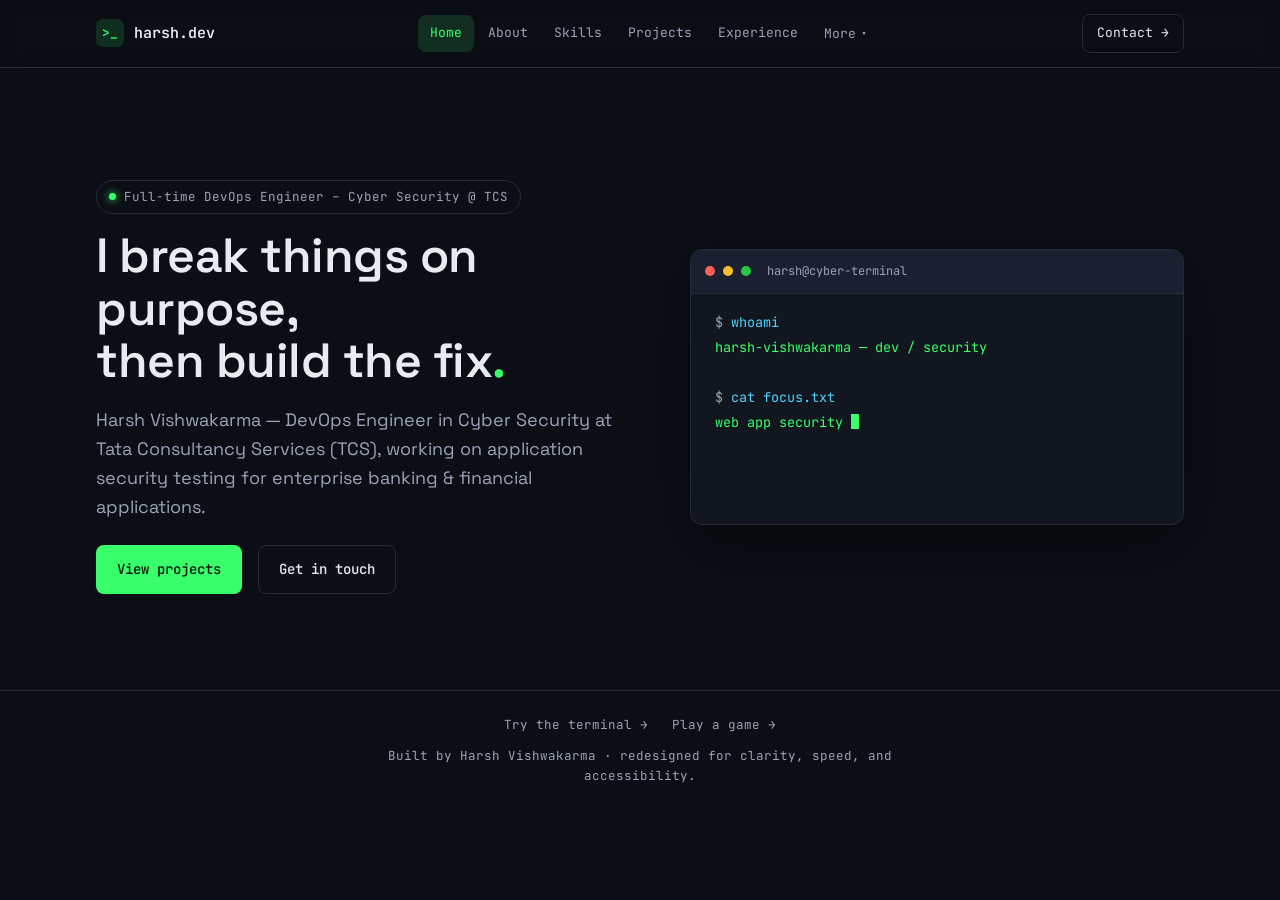
==== commit 97a191ca: "feat: add interactive Formspree contact form and update contact links" ====
--- a/index.html
+++ b/index.html
@@ -59,7 +59,7 @@
       <div>
         <span class="status-pill"><span class="dot"></span>Full-time DevOps Engineer – Cyber Security @ TCS</span>
         <h1>I break things on purpose,<br>then build the fix<span class="accent">.</span></h1>
-        <p class="lede">Harsh Vishwakarma — DevOps Engineer in Cyber Security at Tata Consultancy Services (TCS), working on application security testing and DevSecOps for enterprise banking &amp; financial applications.</p>
+        <p class="lede">Harsh Vishwakarma — DevOps Engineer in Cyber Security at Tata Consultancy Services (TCS), working on application security testing for enterprise banking &amp; financial applications.</p>
         <div class="cta-row">
           <a class="btn btn-primary" href="#projects">View projects</a>
           <a class="btn btn-secondary" href="#contact">Get in touch</a>
@@ -139,8 +139,7 @@
     <div class="project-grid">
       <article class="card project-card">
         <div class="card-top">
-          <h3>Virus Detection Web Application</h3>
-          <span class="featured-tag">Featured</span>
+          <h3>VirusGuard</h3>
         </div>
         <dl class="paw">
           <dt>Problem</dt><dd>Manual file scanning gives no automated read on whether an uploaded file is malicious, or why.</dd>
@@ -150,13 +149,13 @@
         <div class="chip-row">
           <span class="chip">Flask</span><span class="chip">MySQL</span><span class="chip">Bootstrap</span><span class="chip">VirusTotal API</span><span class="chip">Llama 3</span>
         </div>
-        <div class="cta-row"><a href="https://github.com/H4R5787/Virus-Detection-System" target="_blank" rel="noopener">View on GitHub</a></div>
+        <div class="cta-row"><a href="https://github.com/H4R5787/VirusGuard" target="_blank" rel="noopener">View on GitHub</a></div>
       </article>
 
       <article class="card project-card">
         <div class="card-top">
           <h3>HarshOS — Bare-Metal x86_64 OS</h3>
-          <span class="featured-tag">Featured</span>
+          <span class="featured-tag">Ongoing</span>
         </div>
         <dl class="paw">
           <dt>Problem</dt><dd>Wanted to understand what an operating system actually does below the syscall layer, not just how to call one.</dd>
@@ -166,7 +165,7 @@
         <div class="chip-row">
           <span class="chip">Rust</span><span class="chip">x86_64</span><span class="chip">Systems Programming</span><span class="chip">Memory Management</span>
         </div>
-        <div class="cta-row"><span class="no-link">Source available on request</span></div>
+        <div class="cta-row"><a href="https://github.com/H4R5787/HarshOS" target="_blank" rel="noopener">View on GitHub</a></div>
       </article>
 
       <article class="card project-card">
@@ -187,6 +186,7 @@
       <article class="card project-card">
         <div class="card-top">
           <h3>Nova — Custom Programming Language</h3>
+          <span class="featured-tag">Ongoing</span>
         </div>
         <dl class="paw">
           <dt>Problem</dt><dd>Wanted a hands-on way to learn how interpreters actually resolve scope, rather than just reading about it.</dd>
@@ -264,7 +264,7 @@
           <div class="xp-body">
             <div class="chip-row">
               <span class="chip">DAST</span><span class="chip">Veracode</span><span class="chip">API Security Testing</span>
-              <span class="chip">MFA / SSO Testing</span><span class="chip">DevSecOps</span><span class="chip">Python</span>
+              <span class="chip">MFA / SSO Testing</span><span class="chip">Python</span>
               <span class="chip">Bash Scripting</span><span class="chip">Selenium</span><span class="chip">Git &amp; CI/CD</span>
               <span class="chip">Linux (Ubuntu, Kali)</span><span class="chip">Burp Suite</span><span class="chip">Nmap</span>
               <span class="chip">OWASP Top 10</span><span class="chip">Vulnerability Assessment</span>
@@ -280,7 +280,7 @@
               <li>Hands-on experience with Burp Suite, Wireshark, Metasploit, Nmap, FFUF, Amass, and Subfinder.</li>
               <li>Completed the Google Cybersecurity Professional Certificate.</li>
               <li>Earned the Cisco Ethical Hacker certification.</li>
-              <li>Strong interest in DevSecOps, Cloud Security, Application Security, and Security Automation.</li>
+              <li>Strong interest in Cloud Security, Application Security, and Security Automation.</li>
             </ul>
           </div>
         </details>
@@ -323,12 +323,35 @@
     <div class="contact-wrap">
       <div class="card">
         <p class="no-max">Currently working full-time as a DevOps Engineer – Cyber Security at TCS. Open to networking, collaboration, and freelance security/dev projects. Based in Maharashtra, India.</p>
-        <a class="btn btn-primary btn-block" href="mailto:harsh902888@gmail.com">Email me</a>
-      </div>
-      <p class="contact-note"><span class="dot">●</span> Usually replies within 1–2 business days · email is the fastest way to reach me</p>
+        <form class="contact-form" id="contactForm" action="https://formspree.io/f/xoejwygp" method="POST">
+          <div class="form-row">
+            <div class="form-group">
+              <label for="contactName">Name</label>
+              <input type="text" id="contactName" name="name" placeholder="Your Name" required autocomplete="name">
+            </div>
+            <div class="form-group">
+              <label for="contactEmail">Email</label>
+              <input type="email" id="contactEmail" name="email" placeholder="name@example.com" required autocomplete="email">
+            </div>
+          </div>
+          <div class="form-group">
+            <label for="contactSubject">Subject</label>
+            <input type="text" id="contactSubject" name="subject" placeholder="Project inquiry / Collaboration" required>
+          </div>
+          <div class="form-group">
+            <label for="contactMessage">Message</label>
+            <textarea id="contactMessage" name="message" rows="4" placeholder="Your message here..." required></textarea>
+          </div>
+          <!-- Spam prevention honeypot for Formspree -->
+          <input type="text" name="_gotcha" style="display:none" tabindex="-1" autocomplete="off">
+          <button type="submit" id="contactSubmitBtn" class="btn btn-primary btn-block">Send Message →</button>
+          <div id="contactFormStatus" class="form-status" role="status" aria-live="polite"></div>
+        </form>
+      </div>
+      <p class="contact-note"><span class="dot">●</span> Usually replies within 1–2 business days · or reach out directly at <a href="mailto:vishwakarma.harsh.office@gmail.com" class="contact-email-link">vishwakarma.harsh.office@gmail.com</a></p>
       <div class="social-row">
         <a href="https://github.com/H4R5787" target="_blank" rel="noopener">GitHub</a>
-        <a href="https://www.linkedin.com/in/harsh-vishwakarma-2348332ab/" target="_blank" rel="noopener">LinkedIn</a>
+        <a href="https://www.linkedin.com/in/harsh-vishwakarma-b88ab4410/" target="_blank" rel="noopener">LinkedIn</a>
         <a href="https://tryhackme.com/p/H4R5787?tab=yearly-activity" target="_blank" rel="noopener">TryHackMe</a>
       </div>
     </div>
--- a/css/style.css
+++ b/css/style.css
@@ -1129,6 +1129,111 @@
 .contact-wrap .card {
   text-align: left;
 }
+
+.contact-wrap .card:hover {
+  transform: none;
+}
+
+.contact-form {
+  display: flex;
+  flex-direction: column;
+  gap: var(--space-2);
+  margin-top: var(--space-3);
+}
+
+.contact-form .form-row {
+  display: grid;
+  grid-template-columns: 1fr 1fr;
+  gap: var(--space-2);
+}
+
+@media (max-width: 600px) {
+  .contact-form .form-row {
+    grid-template-columns: 1fr;
+  }
+}
+
+.contact-form .form-group {
+  display: flex;
+  flex-direction: column;
+  gap: 6px;
+  text-align: left;
+}
+
+.contact-form label {
+  font-family: var(--font-mono);
+  font-size: 12.5px;
+  color: var(--text-dim);
+  font-weight: 500;
+  letter-spacing: 0.3px;
+}
+
+.contact-form input,
+.contact-form textarea {
+  width: 100%;
+  background: var(--bg);
+  border: 1px solid var(--border);
+  border-radius: var(--radius-sm);
+  padding: 10px 14px;
+  color: var(--text);
+  font-family: var(--font-display);
+  font-size: 14px;
+  line-height: 1.5;
+  transition: border-color var(--dur), box-shadow var(--dur);
+  box-sizing: border-box;
+}
+
+.contact-form input:focus,
+.contact-form textarea:focus {
+  outline: none;
+  border-color: var(--accent);
+  box-shadow: 0 0 0 3px var(--accent-dim);
+}
+
+.contact-form input::placeholder,
+.contact-form textarea::placeholder {
+  color: #55607A;
+}
+
+.contact-form textarea {
+  resize: vertical;
+  min-height: 110px;
+}
+
+.contact-form .form-status {
+  font-family: var(--font-mono);
+  font-size: 13px;
+  margin-top: 4px;
+  padding: 10px 14px;
+  border-radius: var(--radius-sm);
+  display: none;
+  text-align: center;
+  line-height: 1.5;
+}
+
+.contact-form .form-status.success {
+  display: block;
+  background: var(--accent-dim);
+  border: 1px solid var(--accent);
+  color: var(--accent);
+}
+
+.contact-form .form-status.error {
+  display: block;
+  background: rgba(255, 92, 122, 0.14);
+  border: 1px solid var(--danger);
+  color: var(--danger);
+}
+
+.contact-email-link {
+  color: var(--accent);
+  text-decoration: none;
+}
+
+.contact-email-link:hover {
+  text-decoration: underline;
+}
+
 
 /* Play */
 .play-grid {
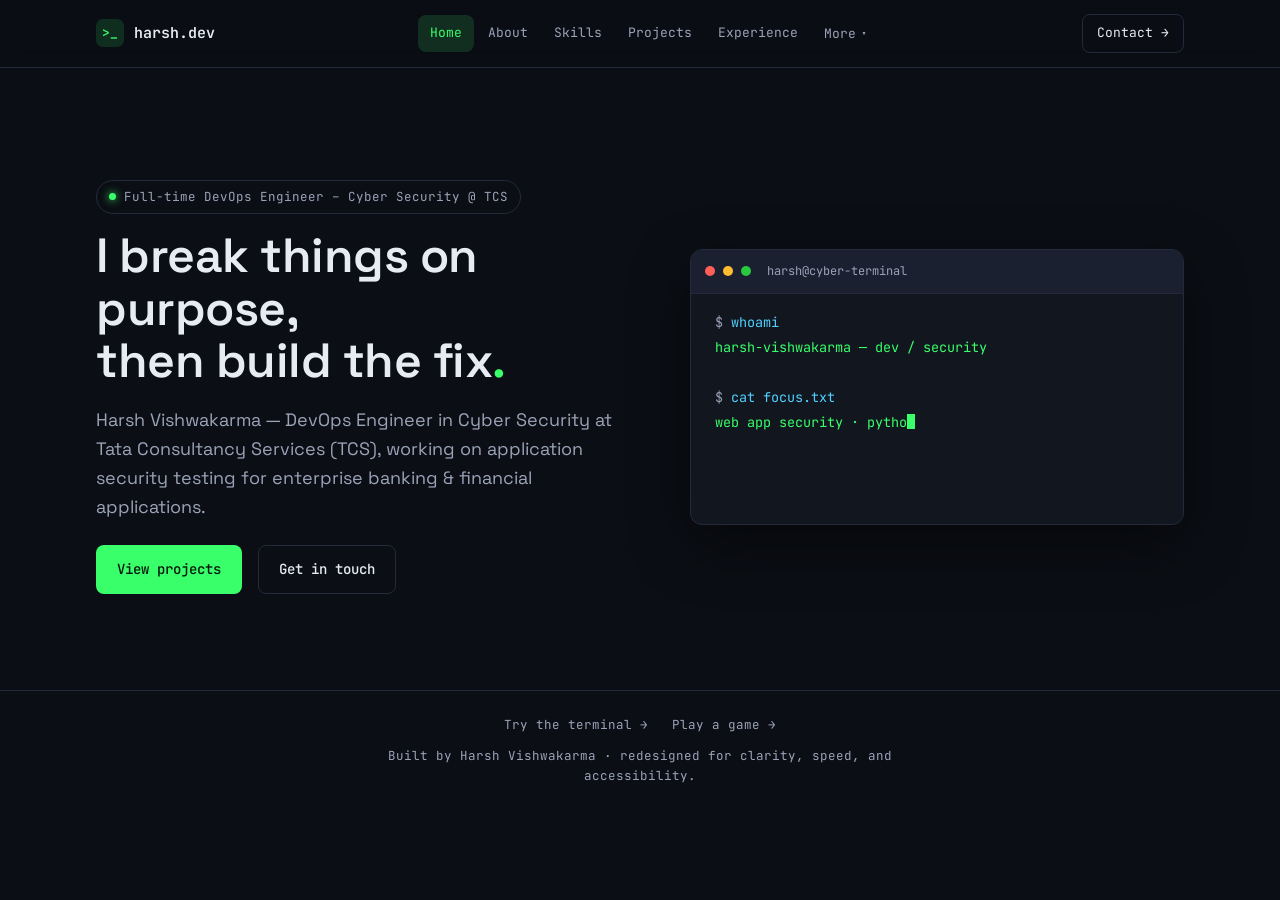
==== commit 768b2028: "feat(contact): redesign contact section with modern cyber UI/UX, status radar, quick presets, and 1-" ====
--- a/index.html
+++ b/index.html
@@ -317,42 +317,194 @@
   <!-- CONTACT -->
   <section class="page" id="page-contact" data-route="contact">
     <div class="section-head center">
-      <div class="kicker">Contact</div>
-      <h2>Let's talk</h2>
-    </div>
-    <div class="contact-wrap">
-      <div class="card">
-        <p class="no-max">Currently working full-time as a DevOps Engineer – Cyber Security at TCS. Open to networking, collaboration, and freelance security/dev projects. Based in Maharashtra, India.</p>
-        <form class="contact-form" id="contactForm" action="https://formspree.io/f/xoejwygp" method="POST">
-          <div class="form-row">
+      <div class="kicker">// INITIATE CONTACT</div>
+      <h2>Let's build &amp; secure together<span class="accent">.</span></h2>
+      <p class="section-desc">Open to security audits, DevSecOps automation, open-source collaboration, and engineering opportunities.</p>
+    </div>
+
+    <div class="contact-layout">
+      <!-- Left Column: Availability, Direct Channels & Social -->
+      <aside class="contact-sidebar">
+        <!-- Live Status & Availability -->
+        <div class="card contact-status-card">
+          <div class="status-indicator">
+            <span class="pulse-beacon" aria-hidden="true"></span>
+            <span class="status-title">Active &amp; Available</span>
+          </div>
+          <p class="status-text">
+            DevOps Engineer – Cyber Security at TCS. Specialized in DAST, Veracode, API Security, and CI/CD security automation. Open for consulting, technical discussions, and projects.
+          </p>
+          <div class="status-metrics">
+            <div class="metric-item">
+              <span class="metric-label">Location</span>
+              <span class="metric-val">Maharashtra, IN</span>
+            </div>
+            <div class="metric-item">
+              <span class="metric-label">Local Time</span>
+              <span class="metric-val" id="istClock">--:-- IST</span>
+            </div>
+            <div class="metric-item">
+              <span class="metric-label">Response SLA</span>
+              <span class="metric-val accent-val">&lt; 24 Hours</span>
+            </div>
+            <div class="metric-item">
+              <span class="metric-label">Security</span>
+              <span class="metric-val">TLS 1.3 / E2EE</span>
+            </div>
+          </div>
+        </div>
+
+        <!-- Direct Email Card with 1-Click Copy -->
+        <div class="card contact-direct-card">
+          <div class="direct-head">
+            <div class="channel-icon-wrap" aria-hidden="true">
+              <svg width="20" height="20" viewBox="0 0 24 24" fill="none" stroke="currentColor" stroke-width="2" stroke-linecap="round" stroke-linejoin="round"><rect width="20" height="16" x="2" y="4" rx="2"/><path d="m22 7-8.97 5.7a1.94 1.94 0 0 1-2.06 0L2 7"/></svg>
+            </div>
+            <div class="channel-text">
+              <span class="channel-type">Direct Email</span>
+              <a href="mailto:vishwakarma.harsh.office@gmail.com" class="channel-main-link" id="emailAddressDisplay">vishwakarma.harsh.office@gmail.com</a>
+            </div>
+          </div>
+          <div class="direct-actions">
+            <button type="button" class="btn btn-secondary btn-sm copy-btn" id="copyEmailBtn" aria-label="Copy email address to clipboard">
+              <svg width="14" height="14" viewBox="0 0 24 24" fill="none" stroke="currentColor" stroke-width="2" stroke-linecap="round" stroke-linejoin="round" aria-hidden="true"><rect width="14" height="14" x="8" y="8" rx="2" ry="2"/><path d="M4 16c-1.1 0-2-.9-2-2V4c0-1.1.9-2 2-2h10c1.1 0 2 .9 2 2"/></svg>
+              <span class="copy-text">Copy Email</span>
+            </button>
+            <a href="mailto:vishwakarma.harsh.office@gmail.com" class="btn btn-primary btn-sm compose-btn">
+              <span>Compose Mail →</span>
+            </a>
+          </div>
+        </div>
+
+        <!-- Social Channels Grid -->
+        <div class="contact-links-grid">
+          <a href="https://www.linkedin.com/in/harsh-vishwakarma-b88ab4410/" target="_blank" rel="noopener" class="card social-channel-card" aria-label="Harsh Vishwakarma on LinkedIn">
+            <div class="channel-icon-wrap linkedin" aria-hidden="true">
+              <svg width="18" height="18" viewBox="0 0 24 24" fill="none" stroke="currentColor" stroke-width="2" stroke-linecap="round" stroke-linejoin="round"><path d="M16 8a6 6 0 0 1 6 6v7h-4v-7a2 2 0 0 0-2-2 2 2 0 0 0-2 2v7h-4v-7a6 6 0 0 1 6-6z"/><rect width="4" height="12" x="2" y="9"/><circle cx="4" cy="4" r="2"/></svg>
+            </div>
+            <div class="channel-info">
+              <span class="channel-name">LinkedIn</span>
+              <span class="channel-handle">harsh-vishwakarma</span>
+            </div>
+            <span class="channel-arrow" aria-hidden="true">↗</span>
+          </a>
+
+          <a href="https://github.com/H4R5787" target="_blank" rel="noopener" class="card social-channel-card" aria-label="H4R5787 on GitHub">
+            <div class="channel-icon-wrap github" aria-hidden="true">
+              <svg width="18" height="18" viewBox="0 0 24 24" fill="none" stroke="currentColor" stroke-width="2" stroke-linecap="round" stroke-linejoin="round"><path d="M15 22v-4a4.8 4.8 0 0 0-1-3.5c3 0 6-2 6-5.5.08-1.25-.27-2.48-1-3.5.28-1.15.28-2.35 0-3.5 0 0-1 0-3 1.5-2.64-.5-5.36-.5-8 0C6 2 5 2 5 2c-.3 1.15-.3 2.35 0 3.5A5.403 5.403 0 0 0 4 9c0 3.5 3 5.5 6 5.5-.39.49-.68 1.05-.85 1.65-.17.6-.22 1.23-.15 1.85v4"/><path d="M9 18c-4.51 2-5-2-7-2"/></svg>
+            </div>
+            <div class="channel-info">
+              <span class="channel-name">GitHub</span>
+              <span class="channel-handle">@H4R5787</span>
+            </div>
+            <span class="channel-arrow" aria-hidden="true">↗</span>
+          </a>
+
+          <a href="https://tryhackme.com/p/H4R5787?tab=yearly-activity" target="_blank" rel="noopener" class="card social-channel-card" aria-label="H4R5787 on TryHackMe">
+            <div class="channel-icon-wrap thm" aria-hidden="true">
+              <svg width="18" height="18" viewBox="0 0 24 24" fill="none" stroke="currentColor" stroke-width="2" stroke-linecap="round" stroke-linejoin="round"><path d="M12 2 2 7l10 5 10-5-10-5Z"/><path d="m2 17 10 5 10-5"/><path d="m2 12 10 5 10-5"/></svg>
+            </div>
+            <div class="channel-info">
+              <span class="channel-name">TryHackMe</span>
+              <span class="channel-handle">H4R5787</span>
+            </div>
+            <span class="channel-arrow" aria-hidden="true">↗</span>
+          </a>
+        </div>
+      </aside>
+
+      <!-- Right Column: Interactive Dispatcher Terminal -->
+      <div class="card contact-form-card">
+        <!-- Terminal / Security Chrome Header -->
+        <div class="form-card-header">
+          <div class="chrome-dots" aria-hidden="true">
+            <span class="dot-b dot-b1"></span>
+            <span class="dot-b dot-b2"></span>
+            <span class="dot-b dot-b3"></span>
+          </div>
+          <div class="terminal-badge">
+            <span class="terminal-badge-dot" aria-hidden="true"></span>
+            <span>SECURE TRANSMISSION DISPATCH</span>
+          </div>
+          <div class="security-chip" title="Transmitted over TLS encrypted endpoint">
+            <svg width="11" height="11" viewBox="0 0 24 24" fill="none" stroke="currentColor" stroke-width="2.5" stroke-linecap="round" stroke-linejoin="round" aria-hidden="true"><rect width="18" height="11" x="3" y="11" rx="2" ry="2"/><path d="M7 11V7a5 5 0 0 1 10 0v4"/></svg>
+            <span>256-BIT SSL</span>
+          </div>
+        </div>
+
+        <div class="form-card-body">
+          <!-- Quick Subject Filter Chips -->
+          <div class="quick-topics">
+            <span class="quick-topics-label">Quick topics / presets:</span>
+            <div class="quick-pills" role="group" aria-label="Quick inquiry topics">
+              <button type="button" class="quick-pill active" data-subject="Security Assessment &amp; DAST Testing">🛡️ Security Assessment</button>
+              <button type="button" class="quick-pill" data-subject="DevOps &amp; CI/CD Pipeline Automation">⚙️ DevOps / CI/CD</button>
+              <button type="button" class="quick-pill" data-subject="Project Collaboration / Open Source">🤝 Collaboration</button>
+              <button type="button" class="quick-pill" data-subject="Full-time / Freelance Opportunity">💼 Opportunity</button>
+              <button type="button" class="quick-pill" data-subject="Quick Tech Chat">☕ Quick Chat</button>
+            </div>
+          </div>
+
+          <form class="contact-form" id="contactForm" action="https://formspree.io/f/xoejwygp" method="POST">
+            <div class="form-row">
+              <div class="form-group">
+                <label for="contactName">
+                  <span class="label-text">Your Name</span>
+                  <span class="req">*</span>
+                </label>
+                <div class="input-wrap">
+                  <input type="text" id="contactName" name="name" placeholder="Harsh or Team Member" required autocomplete="name">
+                </div>
+              </div>
+              <div class="form-group">
+                <label for="contactEmail">
+                  <span class="label-text">Email Address</span>
+                  <span class="req">*</span>
+                </label>
+                <div class="input-wrap">
+                  <input type="email" id="contactEmail" name="email" placeholder="you@organization.com" required autocomplete="email">
+                </div>
+              </div>
+            </div>
+
             <div class="form-group">
-              <label for="contactName">Name</label>
-              <input type="text" id="contactName" name="name" placeholder="Your Name" required autocomplete="name">
-            </div>
+              <label for="contactSubject">
+                <span class="label-text">Subject</span>
+                <span class="req">*</span>
+              </label>
+              <div class="input-wrap">
+                <input type="text" id="contactSubject" name="subject" value="Security Assessment &amp; DAST Testing" placeholder="What would you like to discuss?" required>
+              </div>
+            </div>
+
             <div class="form-group">
-              <label for="contactEmail">Email</label>
-              <input type="email" id="contactEmail" name="email" placeholder="name@example.com" required autocomplete="email">
-            </div>
-          </div>
-          <div class="form-group">
-            <label for="contactSubject">Subject</label>
-            <input type="text" id="contactSubject" name="subject" placeholder="Project inquiry / Collaboration" required>
-          </div>
-          <div class="form-group">
-            <label for="contactMessage">Message</label>
-            <textarea id="contactMessage" name="message" rows="4" placeholder="Your message here..." required></textarea>
-          </div>
-          <!-- Spam prevention honeypot for Formspree -->
-          <input type="text" name="_gotcha" style="display:none" tabindex="-1" autocomplete="off">
-          <button type="submit" id="contactSubmitBtn" class="btn btn-primary btn-block">Send Message →</button>
-          <div id="contactFormStatus" class="form-status" role="status" aria-live="polite"></div>
-        </form>
-      </div>
-      <p class="contact-note"><span class="dot">●</span> Usually replies within 1–2 business days · or reach out directly at <a href="mailto:vishwakarma.harsh.office@gmail.com" class="contact-email-link">vishwakarma.harsh.office@gmail.com</a></p>
-      <div class="social-row">
-        <a href="https://github.com/H4R5787" target="_blank" rel="noopener">GitHub</a>
-        <a href="https://www.linkedin.com/in/harsh-vishwakarma-b88ab4410/" target="_blank" rel="noopener">LinkedIn</a>
-        <a href="https://tryhackme.com/p/H4R5787?tab=yearly-activity" target="_blank" rel="noopener">TryHackMe</a>
+              <div class="label-row">
+                <label for="contactMessage">
+                  <span class="label-text">Message</span>
+                  <span class="req">*</span>
+                </label>
+                <span class="char-count" id="charCount">0 characters</span>
+              </div>
+              <div class="input-wrap">
+                <textarea id="contactMessage" name="message" rows="5" placeholder="Share your project scope, questions, or ideas. Detailed notes are welcome..." required></textarea>
+              </div>
+            </div>
+
+            <!-- Spam prevention honeypot for Formspree -->
+            <input type="text" name="_gotcha" style="display:none" tabindex="-1" autocomplete="off">
+
+            <div class="form-submit-row">
+              <button type="submit" id="contactSubmitBtn" class="btn btn-primary submit-btn">
+                <span class="btn-spinner" aria-hidden="true"></span>
+                <span class="btn-text">Transmit Message</span>
+                <span class="btn-arrow" aria-hidden="true">→</span>
+              </button>
+              <span class="keyboard-tip">Press <kbd>⌘</kbd> / <kbd>Ctrl</kbd> + <kbd>Enter</kbd> to send</span>
+            </div>
+
+            <div id="contactFormStatus" class="form-status" role="status" aria-live="polite"></div>
+          </form>
+        </div>
       </div>
     </div>
   </section>
--- a/css/style.css
+++ b/css/style.css
@@ -581,6 +581,11 @@
   justify-content: center;
 }
 
+.btn-sm {
+  padding: 8px 14px;
+  font-size: 12.5px;
+}
+
 
 /* ==========================================================================
    8. COMPONENTS & INDICATORS (Chips, Pills, Badges, Disclosures)
@@ -1119,26 +1124,377 @@
   margin-top: var(--space-4);
 }
 
-/* Contact */
-.contact-wrap {
-  max-width: 560px;
-  margin: 0 auto;
-  text-align: center;
-}
-
-.contact-wrap .card {
-  text-align: left;
-}
-
-.contact-wrap .card:hover {
-  transform: none;
-}
-
+/* ==========================================================================
+   Contact Layout & Enhanced UI/UX
+   ========================================================================== */
+
+.section-desc {
+  max-width: 620px;
+  margin: 10px auto 0;
+  color: var(--text-dim);
+  font-size: 15px;
+  line-height: 1.6;
+}
+
+.contact-layout {
+  display: grid;
+  grid-template-columns: 1fr 1.35fr;
+  gap: var(--space-4);
+  align-items: start;
+  margin-top: var(--space-3);
+}
+
+@media (max-width: 960px) {
+  .contact-layout {
+    grid-template-columns: 1fr;
+    gap: var(--space-3);
+  }
+}
+
+/* Sidebar column */
+.contact-sidebar {
+  display: flex;
+  flex-direction: column;
+  gap: var(--space-3);
+}
+
+/* Status Card */
+.contact-status-card {
+  position: relative;
+  overflow: hidden;
+  border-left: 3px solid var(--accent);
+}
+
+.status-indicator {
+  display: flex;
+  align-items: center;
+  gap: 10px;
+  margin-bottom: 12px;
+}
+
+.pulse-beacon {
+  width: 10px;
+  height: 10px;
+  border-radius: 50%;
+  background: var(--accent);
+  box-shadow: 0 0 0 0 rgba(57, 255, 106, 0.7);
+  animation: beacon-pulse 2s infinite cubic-bezier(0.4, 0, 0.6, 1);
+  display: inline-block;
+}
+
+@keyframes beacon-pulse {
+  0% {
+    transform: scale(0.95);
+    box-shadow: 0 0 0 0 rgba(57, 255, 106, 0.7);
+  }
+  70% {
+    transform: scale(1);
+    box-shadow: 0 0 0 10px rgba(57, 255, 106, 0);
+  }
+  100% {
+    transform: scale(0.95);
+    box-shadow: 0 0 0 0 rgba(57, 255, 106, 0);
+  }
+}
+
+.status-title {
+  font-family: var(--font-mono);
+  font-size: 13px;
+  font-weight: 600;
+  color: var(--accent);
+  letter-spacing: 0.5px;
+  text-transform: uppercase;
+}
+
+.status-text {
+  font-size: 14px;
+  color: var(--text);
+  line-height: 1.6;
+  margin: 0 0 var(--space-3);
+}
+
+.status-metrics {
+  display: grid;
+  grid-template-columns: 1fr 1fr;
+  gap: 10px;
+  background: var(--bg);
+  border: 1px solid var(--border);
+  border-radius: var(--radius-sm);
+  padding: 12px 14px;
+}
+
+.metric-item {
+  display: flex;
+  flex-direction: column;
+  gap: 2px;
+}
+
+.metric-label {
+  font-family: var(--font-mono);
+  font-size: 11px;
+  color: var(--text-dim);
+  text-transform: uppercase;
+  letter-spacing: 0.5px;
+}
+
+.metric-val {
+  font-family: var(--font-mono);
+  font-size: 13px;
+  color: var(--text);
+  font-weight: 500;
+}
+
+.metric-val.accent-val {
+  color: var(--accent);
+}
+
+/* Direct Email Card */
+.contact-direct-card {
+  display: flex;
+  flex-direction: column;
+  gap: 14px;
+}
+
+.direct-head {
+  display: flex;
+  align-items: center;
+  gap: 12px;
+}
+
+.channel-icon-wrap {
+  width: 40px;
+  height: 40px;
+  border-radius: var(--radius-sm);
+  background: var(--surface-2);
+  border: 1px solid var(--border);
+  display: flex;
+  align-items: center;
+  justify-content: center;
+  color: var(--accent);
+  flex-shrink: 0;
+}
+
+.channel-text {
+  display: flex;
+  flex-direction: column;
+  min-width: 0;
+}
+
+.channel-type {
+  font-family: var(--font-mono);
+  font-size: 11px;
+  color: var(--text-dim);
+  text-transform: uppercase;
+  letter-spacing: 0.5px;
+}
+
+.channel-main-link {
+  font-family: var(--font-mono);
+  font-size: 13px;
+  color: var(--accent-2);
+  text-decoration: none;
+  white-space: nowrap;
+  overflow: hidden;
+  text-overflow: ellipsis;
+}
+
+.channel-main-link:hover {
+  text-decoration: underline;
+}
+
+.direct-actions {
+  display: flex;
+  gap: 10px;
+  align-items: center;
+}
+
+.direct-actions .btn {
+  flex: 1;
+  justify-content: center;
+}
+
+.copy-btn {
+  position: relative;
+}
+
+.copy-btn.copied {
+  background: var(--accent-dim);
+  border-color: var(--accent);
+  color: var(--accent);
+}
+
+/* Social Channels List */
+.contact-links-grid {
+  display: grid;
+  gap: 10px;
+}
+
+.social-channel-card {
+  display: flex;
+  align-items: center;
+  gap: 12px;
+  text-decoration: none;
+  padding: 12px 14px;
+  transition: transform var(--dur), border-color var(--dur), background var(--dur);
+}
+
+.social-channel-card:hover {
+  border-color: var(--accent-2);
+  transform: translateX(4px);
+  background: var(--surface-2);
+}
+
+.channel-icon-wrap.linkedin {
+  color: #0A66C2;
+}
+
+.channel-icon-wrap.github {
+  color: var(--text);
+}
+
+.channel-icon-wrap.thm {
+  color: #DE2626;
+}
+
+.channel-info {
+  flex: 1;
+  display: flex;
+  flex-direction: column;
+}
+
+.channel-name {
+  font-size: 14px;
+  font-weight: 500;
+  color: var(--text);
+}
+
+.channel-handle {
+  font-family: var(--font-mono);
+  font-size: 12px;
+  color: var(--text-dim);
+}
+
+.channel-arrow {
+  font-family: var(--font-mono);
+  font-size: 14px;
+  color: var(--text-dim);
+  transition: transform var(--dur), color var(--dur);
+}
+
+.social-channel-card:hover .channel-arrow {
+  color: var(--accent-2);
+  transform: translate(2px, -2px);
+}
+
+/* Contact Dispatcher (Form Card) */
+.contact-form-card {
+  padding: 0;
+  overflow: hidden;
+  border-color: var(--border);
+}
+
+.form-card-header {
+  display: flex;
+  align-items: center;
+  justify-content: space-between;
+  padding: 12px 16px;
+  background: var(--surface-2);
+  border-bottom: 1px solid var(--border);
+  gap: 10px;
+}
+
+.chrome-dots {
+  display: flex;
+  gap: 6px;
+  align-items: center;
+}
+
+.terminal-badge {
+  display: flex;
+  align-items: center;
+  gap: 8px;
+  font-family: var(--font-mono);
+  font-size: 11.5px;
+  color: var(--text);
+  letter-spacing: 0.5px;
+}
+
+.terminal-badge-dot {
+  width: 7px;
+  height: 7px;
+  border-radius: 50%;
+  background: var(--accent);
+}
+
+.security-chip {
+  display: inline-flex;
+  align-items: center;
+  gap: 5px;
+  font-family: var(--font-mono);
+  font-size: 10.5px;
+  color: var(--accent-2);
+  background: rgba(79, 209, 255, 0.08);
+  border: 1px solid rgba(79, 209, 255, 0.25);
+  padding: 3px 8px;
+  border-radius: 999px;
+  text-transform: uppercase;
+}
+
+.form-card-body {
+  padding: var(--space-3);
+}
+
+/* Quick Topics Pills */
+.quick-topics {
+  margin-bottom: var(--space-3);
+  padding-bottom: var(--space-2);
+  border-bottom: 1px dashed var(--border);
+}
+
+.quick-topics-label {
+  display: block;
+  font-family: var(--font-mono);
+  font-size: 12px;
+  color: var(--text-dim);
+  margin-bottom: 8px;
+}
+
+.quick-pills {
+  display: flex;
+  flex-wrap: wrap;
+  gap: 8px;
+}
+
+.quick-pill {
+  font-family: var(--font-mono);
+  font-size: 12px;
+  background: var(--bg);
+  border: 1px solid var(--border);
+  color: var(--text-dim);
+  padding: 6px 12px;
+  border-radius: 999px;
+  cursor: pointer;
+  transition: all var(--dur);
+}
+
+.quick-pill:hover {
+  border-color: var(--accent);
+  color: var(--text);
+  transform: translateY(-1px);
+}
+
+.quick-pill.active {
+  background: var(--accent-dim);
+  border-color: var(--accent);
+  color: var(--accent);
+  font-weight: 500;
+}
+
+/* Form Fields */
 .contact-form {
   display: flex;
   flex-direction: column;
   gap: var(--space-2);
-  margin-top: var(--space-3);
 }
 
 .contact-form .form-row {
@@ -1160,12 +1516,30 @@
   text-align: left;
 }
 
-.contact-form label {
+.contact-form label,
+.contact-form .label-row {
+  display: flex;
+  justify-content: space-between;
+  align-items: center;
   font-family: var(--font-mono);
   font-size: 12.5px;
   color: var(--text-dim);
   font-weight: 500;
-  letter-spacing: 0.3px;
+}
+
+.contact-form .req {
+  color: var(--accent);
+  margin-left: 2px;
+}
+
+.contact-form .char-count {
+  font-family: var(--font-mono);
+  font-size: 11px;
+  color: #55607A;
+}
+
+.contact-form .input-wrap {
+  position: relative;
 }
 
 .contact-form input,
@@ -1174,64 +1548,151 @@
   background: var(--bg);
   border: 1px solid var(--border);
   border-radius: var(--radius-sm);
-  padding: 10px 14px;
+  padding: 12px 14px;
   color: var(--text);
   font-family: var(--font-display);
-  font-size: 14px;
+  font-size: 14.5px;
   line-height: 1.5;
-  transition: border-color var(--dur), box-shadow var(--dur);
+  transition: border-color var(--dur), box-shadow var(--dur), background var(--dur);
   box-sizing: border-box;
 }
 
 .contact-form input:focus,
 .contact-form textarea:focus {
   outline: none;
+  background: #0f131a;
   border-color: var(--accent);
   box-shadow: 0 0 0 3px var(--accent-dim);
 }
 
 .contact-form input::placeholder,
 .contact-form textarea::placeholder {
-  color: #55607A;
+  color: #4C5771;
 }
 
 .contact-form textarea {
   resize: vertical;
-  min-height: 110px;
-}
-
+  min-height: 130px;
+}
+
+/* Form Submit Row */
+.form-submit-row {
+  display: flex;
+  align-items: center;
+  justify-content: space-between;
+  gap: 12px;
+  margin-top: 6px;
+  flex-wrap: wrap;
+}
+
+.submit-btn {
+  display: inline-flex;
+  align-items: center;
+  gap: 8px;
+  padding: 12px 24px;
+  font-size: 14px;
+}
+
+.btn-arrow {
+  transition: transform var(--dur);
+}
+
+.submit-btn:hover .btn-arrow {
+  transform: translateX(4px);
+}
+
+.btn-spinner {
+  display: none;
+  width: 14px;
+  height: 14px;
+  border: 2px solid rgba(3, 23, 10, 0.3);
+  border-top-color: #03170A;
+  border-radius: 50%;
+  animation: btn-spin 0.7s linear infinite;
+}
+
+@keyframes btn-spin {
+  to { transform: rotate(360deg); }
+}
+
+.submit-btn.loading .btn-spinner {
+  display: inline-block;
+}
+
+.submit-btn.loading .btn-arrow {
+  display: none;
+}
+
+.keyboard-tip {
+  font-family: var(--font-mono);
+  font-size: 11.5px;
+  color: var(--text-dim);
+}
+
+.keyboard-tip kbd {
+  background: var(--surface-2);
+  border: 1px solid var(--border);
+  border-radius: 4px;
+  padding: 2px 5px;
+  font-size: 11px;
+  color: var(--text);
+}
+
+/* Form Status Messages */
 .contact-form .form-status {
   font-family: var(--font-mono);
-  font-size: 13px;
-  margin-top: 4px;
-  padding: 10px 14px;
+  font-size: 13.5px;
+  margin-top: 10px;
+  padding: 14px 16px;
   border-radius: var(--radius-sm);
   display: none;
-  text-align: center;
-  line-height: 1.5;
+  text-align: left;
+  line-height: 1.6;
 }
 
 .contact-form .form-status.success {
   display: block;
-  background: var(--accent-dim);
+  background: rgba(57, 255, 106, 0.1);
   border: 1px solid var(--accent);
-  color: var(--accent);
+  color: var(--text);
+}
+
+.contact-form .form-status.success strong {
+  color: var(--accent);
+  display: block;
+  margin-bottom: 4px;
+  font-size: 14px;
 }
 
 .contact-form .form-status.error {
   display: block;
-  background: rgba(255, 92, 122, 0.14);
+  background: rgba(255, 92, 122, 0.12);
   border: 1px solid var(--danger);
+  color: var(--text);
+}
+
+.contact-form .form-status.error strong {
   color: var(--danger);
-}
-
-.contact-email-link {
-  color: var(--accent);
-  text-decoration: none;
-}
-
-.contact-email-link:hover {
-  text-decoration: underline;
+  display: block;
+  margin-bottom: 4px;
+}
+
+.reset-form-btn {
+  margin-top: 10px;
+  background: transparent;
+  border: 1px solid var(--border);
+  color: var(--accent);
+  font-family: var(--font-mono);
+  font-size: 12px;
+  padding: 6px 12px;
+  border-radius: var(--radius-sm);
+  cursor: pointer;
+  display: inline-block;
+}
+
+.reset-form-btn:hover {
+  background: var(--accent-dim);
+  border-color: var(--accent);
 }
 
 
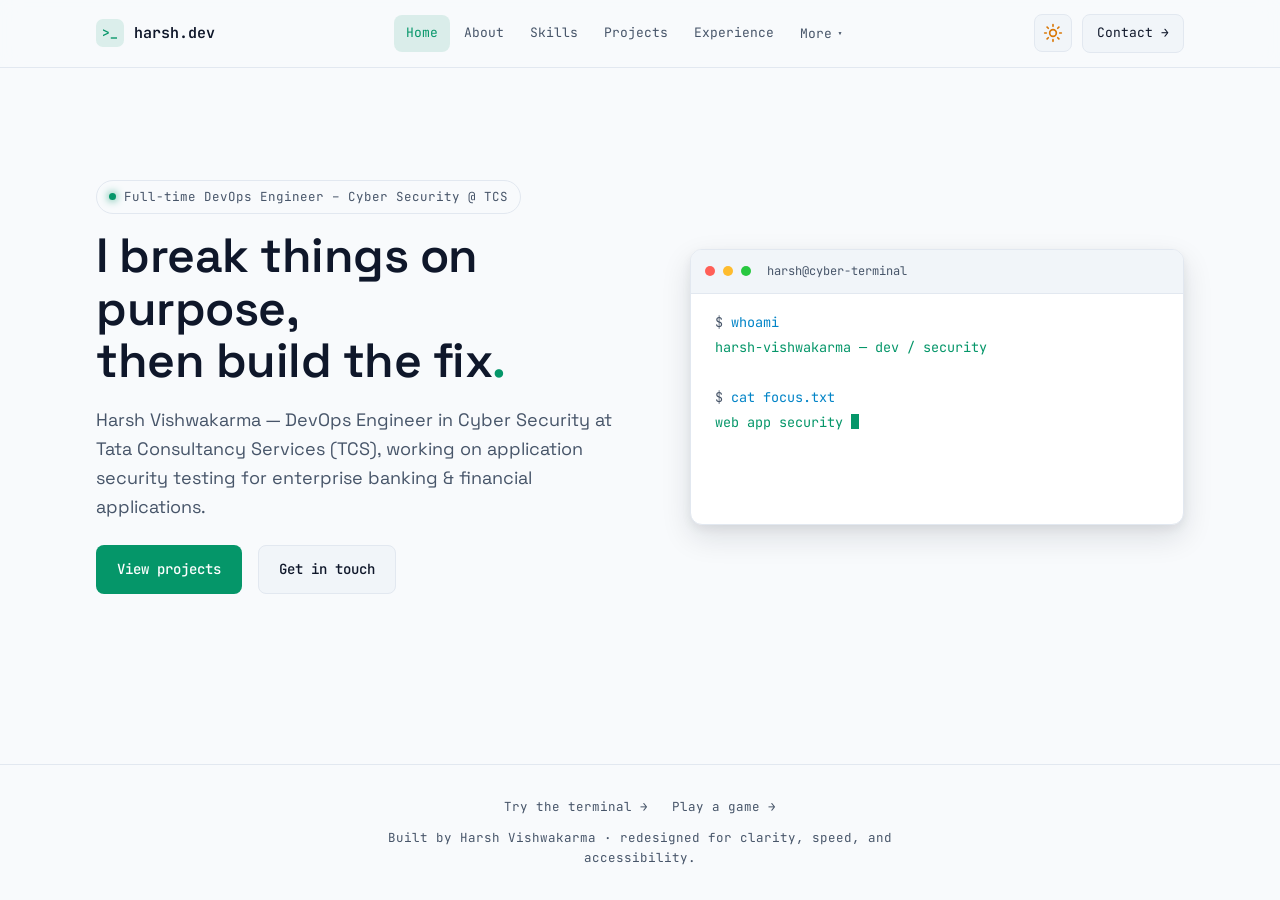
==== commit 870ba541: "feat: add dark/light mode toggle + redesign Experience section - Dark/Light Mode Toggle:   * Anti-FO" ====
--- a/index.html
+++ b/index.html
@@ -8,6 +8,22 @@
 <link rel="icon" href="assets/icons/favicon.svg" type="image/svg+xml">
 <link rel="preconnect" href="https://fonts.googleapis.com">
 <link href="https://fonts.googleapis.com/css2?family=Space+Grotesk:wght@400;500;600;700&family=JetBrains+Mono:wght@400;500;600&display=swap" rel="stylesheet">
+<!-- Pre-render theme initialization script to prevent theme flash (FOUC) -->
+<script>
+  (function () {
+    try {
+      var saved = localStorage.getItem('portfolio-theme') || localStorage.getItem('theme');
+      var theme = saved;
+      if (!theme) {
+        var prefersDark = window.matchMedia && window.matchMedia('(prefers-color-scheme: dark)').matches;
+        theme = prefersDark ? 'dark' : 'light';
+      }
+      document.documentElement.setAttribute('data-theme', theme);
+    } catch (e) {
+      document.documentElement.setAttribute('data-theme', 'dark');
+    }
+  })();
+</script>
 <link rel="stylesheet" href="css/style.css">
 </head>
 <body>
@@ -34,12 +50,42 @@
         </div>
       </div>
     </nav>
-    <a class="topbar-cta" href="#contact">Contact →</a>
-    <button class="nav-toggle" id="navToggle" aria-expanded="false" aria-controls="mobile-drawer" aria-label="Open menu">☰</button>
+    <div class="topbar-actions">
+      <button type="button" class="theme-toggle" id="themeToggle" aria-label="Switch to light mode" title="Switch to light mode">
+        <span class="theme-toggle-icon-wrap" aria-hidden="true">
+          <!-- Sun Icon (Active in Light Mode) -->
+          <svg class="theme-icon theme-icon-sun" viewBox="0 0 24 24" fill="none" stroke="currentColor" stroke-width="2" stroke-linecap="round" stroke-linejoin="round">
+            <circle cx="12" cy="12" r="4"/>
+            <path d="M12 2v2M12 20v2M4.93 4.93l1.41 1.41M17.66 17.66l1.41 1.41M2 12h2M20 12h2M6.34 17.66l-1.41 1.41M19.07 4.93l-1.41 1.41"/>
+          </svg>
+          <!-- Moon Icon (Active in Dark Mode) -->
+          <svg class="theme-icon theme-icon-moon" viewBox="0 0 24 24" fill="none" stroke="currentColor" stroke-width="2" stroke-linecap="round" stroke-linejoin="round">
+            <path d="M12 3a6 6 0 0 0 9 9 9 9 0 1 1-9-9Z"/>
+          </svg>
+        </span>
+      </button>
+      <a class="topbar-cta" href="#contact">Contact →</a>
+      <button class="nav-toggle" id="navToggle" aria-expanded="false" aria-controls="mobile-drawer" aria-label="Open menu">☰</button>
+    </div>
   </div>
 </header>
 
 <div id="mobile-drawer">
+  <div class="drawer-theme-row">
+    <span class="drawer-theme-label">Appearance</span>
+    <button type="button" class="drawer-theme-btn" id="drawerThemeToggle" aria-label="Toggle theme">
+      <span class="drawer-theme-icon-wrap" aria-hidden="true">
+        <svg class="theme-icon theme-icon-sun" viewBox="0 0 24 24" fill="none" stroke="currentColor" stroke-width="2" stroke-linecap="round" stroke-linejoin="round">
+          <circle cx="12" cy="12" r="4"/>
+          <path d="M12 2v2M12 20v2M4.93 4.93l1.41 1.41M17.66 17.66l1.41 1.41M2 12h2M20 12h2M6.34 17.66l-1.41 1.41M19.07 4.93l-1.41 1.41"/>
+        </svg>
+        <svg class="theme-icon theme-icon-moon" viewBox="0 0 24 24" fill="none" stroke="currentColor" stroke-width="2" stroke-linecap="round" stroke-linejoin="round">
+          <path d="M12 3a6 6 0 0 0 9 9 9 9 0 1 1-9-9Z"/>
+        </svg>
+      </span>
+      <span class="drawer-theme-text" id="drawerThemeText">Dark Mode</span>
+    </button>
+  </div>
   <a href="#home" data-route="home">Home</a>
   <a href="#about" data-route="about">About</a>
   <a href="#skills" data-route="skills">Skills</a>
@@ -77,54 +123,690 @@
 
   <!-- ABOUT -->
   <section class="page" id="page-about" data-route="about">
-    <div class="section-head">
-      <div class="kicker">About</div>
-      <h2>Who I am</h2>
-    </div>
-    <div class="about-grid">
-      <div class="avatar">HV</div>
-      <div class="about-copy">
-        <p>I'm a computer science graduate currently working full-time as a DevOps Engineer – Cyber Security at Tata Consultancy Services (TCS), where I focus on application security testing for enterprise banking and financial applications. I like tackling hard problems and building things that are secure and dependable rather than just functional.</p>
-        <p>Alongside my role, I keep going deeper on offensive security — working through TryHackMe challenges, building security tooling, and generally trying to break my own code before someone else does.</p>
-        <ul class="focus-list">
-          <li>Penetration testing &amp; web application security</li>
-          <li>Python automation &amp; backend development</li>
-          <li>Full-stack development with Flask</li>
-          <li>Network security analysis</li>
-          <li>CTF challenges (TryHackMe)</li>
-        </ul>
+    <div class="section-head about-section-head">
+      <div class="kicker">// PROFILE &amp; PHILOSOPHY</div>
+      <h2>Who I Am<span class="accent">.</span></h2>
+      <p class="about-lead">DevOps Engineer specializing in application security testing, automated vulnerability validation, and resilient systems design.</p>
+    </div>
+
+    <!-- Main Split Grid: Narrative & Developer Composition -->
+    <div class="about-hero-grid">
+      <!-- Left Side: Narrative & Identity -->
+      <div class="about-narrative">
+        <h3 class="about-story-title">Breaking code responsibly, building systems that endure.</h3>
+
+        <p class="about-story-p">
+          I'm a computer science graduate currently working as a <strong>DevOps Engineer – Cyber Security</strong> at <strong>Tata Consultancy Services (TCS)</strong>, where I support enterprise-scale application security initiatives for premier banking and financial systems. My day-to-day work centers on <em>Dynamic Application Security Testing (DAST)</em>, Veracode platform onboarding, and validating complex authentication workflows including MFA and SSO integrations.
+        </p>
+
+        <p class="about-story-p">
+          My technical journey is driven by an obsession with understanding how complex architectures function and defend against compromise. My core competencies span <strong>DevOps</strong> pipelines, <strong>Cybersecurity</strong> assessments, <strong>Cloud Technologies</strong>, <strong>Automation</strong>, and <strong>Software Development</strong>. I believe security must be an active, automated discipline embedded throughout development rather than an afterthought.
+        </p>
+
+        <p class="about-story-p">
+          Beyond enterprise scanning, I dive deep into systems engineering and offensive testing—designing a freestanding kernel in Rust (<em>HarshOS</em>), engineering automated malware analysis pipelines with Python and Llama&nbsp;3, and competing in capture-the-flag competitions on TryHackMe.
+        </p>
+
+        <div class="about-actions-row">
+          <a href="#contact" class="btn btn-primary btn-sm">Let's Connect →</a>
+          <a href="#projects" class="btn btn-secondary btn-sm">Featured Work</a>
+          <div class="about-social-pills">
+            <a href="https://github.com/H4R5787" target="_blank" rel="noopener noreferrer" class="about-social-link" title="GitHub Profile" aria-label="GitHub">
+              <svg viewBox="0 0 24 24" class="social-svg" aria-hidden="true"><path d="M12 2C6.477 2 2 6.484 2 12.017c0 4.425 2.865 8.18 6.839 9.504.5.092.682-.217.682-.483 0-.237-.008-.868-.013-1.703-2.782.605-3.369-1.343-3.369-1.343-.454-1.158-1.11-1.466-1.11-1.466-.908-.62.069-.608.069-.608 1.003.07 1.53 1.032 1.53 1.032.892 1.53 2.341 1.088 2.91.832.092-.647.35-1.088.636-1.338-2.22-.253-4.555-1.113-4.555-4.951 0-1.093.39-1.988 1.029-2.688-.103-.253-.446-1.272.098-2.65 0 0 .84-.27 2.75 1.026A9.564 9.564 0 0 1 12 6.844c.85.004 1.705.115 2.504.337 1.909-1.296 2.747-1.027 2.747-1.027.546 1.379.202 2.398.1 2.651.64.7 1.028 1.595 1.028 2.688 0 3.848-2.339 4.695-4.566 4.943.359.309.678.92.678 1.855 0 1.338-.012 2.419-.012 2.747 0 .268.18.58.688.482A10.019 10.019 0 0 0 22 12.017C22 6.484 17.522 2 12 2z" fill="currentColor"/></svg>
+            </a>
+            <a href="https://www.linkedin.com/in/harsh-vishwakarma-b88ab4410" target="_blank" rel="noopener noreferrer" class="about-social-link" title="LinkedIn Profile" aria-label="LinkedIn">
+              <svg viewBox="0 0 24 24" class="social-svg" aria-hidden="true"><path d="M19 3a2 2 0 0 1 2 2v14a2 2 0 0 1-2 2H5a2 2 0 0 1-2-2V5a2 2 0 0 1 2-2h14m-.5 15.5v-5.3a3.26 3.26 0 0 0-3.26-3.26c-.85 0-1.84.52-2.28 1.3v-1.11h-2.79v8.37h2.79v-4.93c0-.77.62-1.4 1.39-1.4a1.4 1.4 0 0 1 1.4 1.4v4.93h2.75M6.46 10.9h2.76v8.37H6.46V10.9M7.84 6.2a1.62 1.62 0 1 0 0 3.24 1.62 1.62 0 0 0 0-3.24z" fill="currentColor"/></svg>
+            </a>
+            <a href="mailto:vishwakarma.harsh.office@gmail.com" class="about-social-link" title="Direct Email" aria-label="Email">
+              <svg viewBox="0 0 24 24" class="social-svg" aria-hidden="true"><path d="M20 4H4c-1.1 0-1.99.9-1.99 2L2 18c0 1.1.9 2 2 2h16c1.1 0 2-.9 2-2V6c0-1.1-.9-2-2-2zm0 4l-8 5-8-5V6l8 5 8-5v2z" fill="currentColor"/></svg>
+            </a>
+          </div>
+        </div>
+      </div>
+
+      <!-- Right Side: Developer Visual Composition -->
+      <div class="about-visual-col">
+        <div class="developer-card">
+          <div class="developer-card-top">
+            <div class="avatar-badge">
+              <span class="avatar-initials">HV</span>
+              <span class="avatar-ring"></span>
+            </div>
+            <div class="developer-card-status">
+              <span class="pulse-beacon" aria-hidden="true"></span>
+              <span class="status-label">Active @ TCS (DevOps Security)</span>
+            </div>
+          </div>
+
+          <!-- Interactive Terminal Card Component -->
+          <div class="developer-terminal">
+            <div class="dev-term-header">
+              <div class="term-dots">
+                <span class="term-dot close"></span>
+                <span class="term-dot min"></span>
+                <span class="term-dot max"></span>
+              </div>
+              <span class="dev-term-title">harsh@tcs-sec-mesh:~</span>
+            </div>
+            <pre class="dev-term-code"><code><span class="token-kw">const</span> engineer = {
+  <span class="token-key">name</span>: <span class="token-str">"Harsh Vishwakarma"</span>,
+  <span class="token-key">role</span>: <span class="token-str">"DevOps Engineer – Cyber Security"</span>,
+  <span class="token-key">organization</span>: <span class="token-str">"Tata Consultancy Services"</span>,
+  <span class="token-key">education</span>: <span class="token-str">"B.Sc. Computer Science (2025)"</span>,
+  <span class="token-key">cgpa</span>: <span class="token-num">8.1</span>,
+  <span class="token-key">domains</span>: [
+    <span class="token-str">"DAST"</span>, <span class="token-str">"Veracode"</span>, <span class="token-str">"CI/CD"</span>, <span class="token-str">"CloudSec"</span>
+  ]
+};</code></pre>
+          </div>
+
+          <!-- Minimal Floating Technology Chips -->
+          <div class="floating-tech-badges">
+            <div class="float-chip">
+              <span class="chip-dot accent"></span>
+              <span>DAST &amp; Veracode</span>
+            </div>
+            <div class="float-chip">
+              <span class="chip-dot cyan"></span>
+              <span>CI/CD Automation</span>
+            </div>
+            <div class="float-chip">
+              <span class="chip-dot amber"></span>
+              <span>Cloud &amp; Linux</span>
+            </div>
+          </div>
+        </div>
+      </div>
+    </div>
+
+    <!-- Academic & Professional Background Matrix -->
+    <div class="about-stats-grid">
+      <div class="stat-card">
+        <div class="stat-icon-wrap" aria-hidden="true">
+          <svg viewBox="0 0 24 24" class="stat-svg" fill="none">
+            <rect x="2" y="7" width="20" height="14" rx="2" stroke="currentColor" stroke-width="1.8"/>
+            <path d="M16 21V5a2 2 0 0 0-2-2h-4a2 2 0 0 0-2 2v16" stroke="currentColor" stroke-width="1.8"/>
+          </svg>
+        </div>
+        <div class="stat-content">
+          <div class="stat-val">TCS</div>
+          <div class="stat-label">DevOps Engineer</div>
+          <div class="stat-sub">Enterprise DAST &amp; Banking AppSec</div>
+        </div>
+      </div>
+
+      <div class="stat-card">
+        <div class="stat-icon-wrap" aria-hidden="true">
+          <svg viewBox="0 0 24 24" class="stat-svg" fill="none">
+            <path d="M22 10v6M2 10l10-5 10 5-10 5z" stroke="currentColor" stroke-width="1.8" stroke-linecap="round" stroke-linejoin="round"/>
+            <path d="M6 12v5c3 3 9 3 12 0v-5" stroke="currentColor" stroke-width="1.8"/>
+          </svg>
+        </div>
+        <div class="stat-content">
+          <div class="stat-val">B.Sc. CS</div>
+          <div class="stat-label">Class of 2025</div>
+          <div class="stat-sub">Graduated with 8.1 CGPA</div>
+        </div>
+      </div>
+
+      <div class="stat-card">
+        <div class="stat-icon-wrap" aria-hidden="true">
+          <svg viewBox="0 0 24 24" class="stat-svg" fill="none">
+            <circle cx="12" cy="12" r="9" stroke="currentColor" stroke-width="1.8"/>
+            <path d="M12 7v5l3 3" stroke="currentColor" stroke-width="1.8" stroke-linecap="round"/>
+          </svg>
+        </div>
+        <div class="stat-content">
+          <div class="stat-val">Top 100</div>
+          <div class="stat-label">TCS HackQuest Season 9</div>
+          <div class="stat-sub">Vulnerability Assessment Honor</div>
+        </div>
+      </div>
+
+      <div class="stat-card">
+        <div class="stat-icon-wrap" aria-hidden="true">
+          <svg viewBox="0 0 24 24" class="stat-svg" fill="none">
+            <path d="M12 2L4 5v6c0 5.5 3.8 10.7 8 12 4.2-1.3 8-6.5 8-12V5l-8-3z" stroke="currentColor" stroke-width="1.8"/>
+            <path d="M9 12l2 2 4-4" stroke="currentColor" stroke-width="1.8" stroke-linecap="round" stroke-linejoin="round"/>
+          </svg>
+        </div>
+        <div class="stat-content">
+          <div class="stat-val">4+ Credentials</div>
+          <div class="stat-label">Google &amp; Cisco Certified</div>
+          <div class="stat-sub">Security, AI &amp; Cloud Badges</div>
+        </div>
+      </div>
+    </div>
+
+    <!-- Core Areas of Interest -->
+    <div class="about-subhead">
+      <div class="kicker">// TECHNICAL DOMAINS</div>
+      <h3>Core Areas of Interest<span class="accent">.</span></h3>
+    </div>
+
+    <div class="interests-grid">
+      <div class="interest-card">
+        <div class="interest-head">
+          <div class="interest-icon-box" aria-hidden="true">
+            <svg viewBox="0 0 24 24" fill="none">
+              <path d="M7 8a4 4 0 1 0 0 8c2.4 0 4.2-1.9 5.5-3.8C13.8 10.3 15.6 8 18 8a4 4 0 1 1 0 8c-2.4 0-4.2-1.9-5.5-3.8C11.2 10.3 9.4 8 7 8z" stroke="currentColor" stroke-width="2" stroke-linecap="round"/>
+            </svg>
+          </div>
+          <h4 class="interest-title">DevOps Engineering</h4>
+        </div>
+        <p class="interest-desc">
+          Continuous integration &amp; delivery, Git workflow automation, pipeline security gates, and resilient deployment infrastructure.
+        </p>
+      </div>
+
+      <div class="interest-card">
+        <div class="interest-head">
+          <div class="interest-icon-box" aria-hidden="true">
+            <svg viewBox="0 0 24 24" fill="none">
+              <path d="M12 2L4 5.5V11c0 5.2 3.4 10.1 8 11.3 4.6-1.2 8-6.1 8-11.3V5.5L12 2z" stroke="currentColor" stroke-width="2"/>
+              <path d="M12 9v3l2 2" stroke="currentColor" stroke-width="2" stroke-linecap="round"/>
+            </svg>
+          </div>
+          <h4 class="interest-title">Cybersecurity &amp; AppSec</h4>
+        </div>
+        <p class="interest-desc">
+          Dynamic application security testing (DAST), API security audits, OWASP Top 10 mitigation, and offensive penetration testing.
+        </p>
+      </div>
+
+      <div class="interest-card">
+        <div class="interest-head">
+          <div class="interest-icon-box" aria-hidden="true">
+            <svg viewBox="0 0 24 24" fill="none">
+              <path d="M19 16.5a4.5 4.5 0 0 0-1.5-8.7 6 6 0 0 0-11 2A4.5 4.5 0 0 0 7 18.5h4" stroke="currentColor" stroke-width="2" stroke-linecap="round"/>
+              <rect x="13" y="14" width="8" height="6" rx="1.5" stroke="currentColor" stroke-width="2"/>
+            </svg>
+          </div>
+          <h4 class="interest-title">Cloud Security</h4>
+        </div>
+        <p class="interest-desc">
+          Multi-tenant cloud protection, identity &amp; access governance, MFA/SSO authentication troubleshooting, and compliance posture.
+        </p>
+      </div>
+
+      <div class="interest-card">
+        <div class="interest-head">
+          <div class="interest-icon-box" aria-hidden="true">
+            <svg viewBox="0 0 24 24" fill="none">
+              <rect x="2" y="3" width="20" height="18" rx="3" stroke="currentColor" stroke-width="2"/>
+              <path d="M6 8l4 4-4 4M13 16h5" stroke="currentColor" stroke-width="2" stroke-linecap="round"/>
+            </svg>
+          </div>
+          <h4 class="interest-title">Security Automation</h4>
+        </div>
+        <p class="interest-desc">
+          Custom Python scripting, API-driven threat monitoring, automated vulnerability triaging, and repetitive assessment elimination.
+        </p>
+      </div>
+
+      <div class="interest-card">
+        <div class="interest-head">
+          <div class="interest-icon-box" aria-hidden="true">
+            <svg viewBox="0 0 24 24" fill="none">
+              <circle cx="12" cy="12" r="9" stroke="currentColor" stroke-width="2"/>
+              <path d="M12 7v5l3 3" stroke="currentColor" stroke-width="2" stroke-linecap="round"/>
+            </svg>
+          </div>
+          <h4 class="interest-title">Emerging Technologies</h4>
+        </div>
+        <p class="interest-desc">
+          Bare-metal kernel design in Rust (HarshOS), on-device machine learning with TensorFlow Lite, and intelligent AI security pipelines.
+        </p>
       </div>
     </div>
   </section>
 
   <!-- SKILLS -->
   <section class="page" id="page-skills" data-route="skills">
-    <div class="section-head">
-      <div class="kicker">Skills</div>
-      <h2>What I work with</h2>
-    </div>
-    <div class="skill-groups">
-      <div class="skill-group">
-        <h3>Security tooling</h3>
-        <div class="chip-row">
-          <span class="chip">Metasploit</span><span class="chip">Burp Suite</span><span class="chip">Wireshark</span>
-          <span class="chip">Nmap</span><span class="chip">OWASP ZAP</span>
-        </div>
-      </div>
-      <div class="skill-group">
-        <h3>Development</h3>
-        <div class="chip-row">
-          <span class="chip">Python</span><span class="chip">Flask</span><span class="chip">HTML/CSS</span>
-          <span class="chip">Bootstrap</span><span class="chip">Bash</span><span class="chip">SQL</span>
-          <span class="chip">Git / GitHub</span>
-        </div>
-      </div>
-      <div class="skill-group">
-        <h3>Data &amp; infrastructure</h3>
-        <div class="chip-row">
-          <span class="chip">MySQL</span><span class="chip">Firebase</span><span class="chip">TensorFlow Lite</span>
-          <span class="chip">AI / ML APIs</span><span class="chip">Kali Linux</span><span class="chip">Ubuntu</span>
-          <span class="chip">Windows</span>
+    <div class="section-head skills-section-head">
+      <div class="kicker">// TECHNICAL TOOLKIT</div>
+      <h2>What I work with<span class="accent">.</span></h2>
+      <p class="skills-lead">A comprehensive matrix of security testing methodologies, offensive tooling, development stacks, and infrastructure automated for enterprise reliability.</p>
+    </div>
+
+    <div class="skills-grid">
+      <!-- 1. Cybersecurity -->
+      <div class="skills-card" data-cat="cyber">
+        <div class="skills-card-header">
+          <div class="cat-icon-box" aria-hidden="true">
+            <svg viewBox="0 0 24 24" fill="none">
+              <path d="M12 2L3 6v6c0 5.5 3.8 10.7 9 12 5.2-1.3 9-6.5 9-12V6l-9-4z" stroke="currentColor" stroke-width="2"/>
+              <path d="M12 8v4l3 3" stroke="currentColor" stroke-width="2" stroke-linecap="round"/>
+            </svg>
+          </div>
+          <div class="skills-cat-meta">
+            <div class="skills-cat-top">
+              <h3 class="skills-cat-title">Cybersecurity</h3>
+              <span class="skills-count-pill">8 Disciplines</span>
+            </div>
+            <p class="skills-cat-subtitle">Core security domains, offensive assessments, and defensive validation</p>
+          </div>
+        </div>
+        <div class="skills-badges-wrap">
+          <div class="skill-badge">
+            <span class="badge-icon" aria-hidden="true">
+              <svg viewBox="0 0 24 24" fill="none">
+                <path d="M12 2L4 5.5V11c0 5.2 3.4 10.1 8 11.3 4.6-1.2 8-6.1 8-11.3V5.5L12 2z" stroke="#39FF6A" stroke-width="1.8" fill="rgba(57, 255, 106, 0.12)"/>
+                <rect x="9" y="11" width="6" height="5" rx="1" stroke="#39FF6A" stroke-width="1.5"/>
+                <path d="M10 11V9a2 2 0 0 1 4 0v2" stroke="#39FF6A" stroke-width="1.5"/>
+              </svg>
+            </span>
+            <span>Application Security</span>
+          </div>
+
+          <div class="skill-badge">
+            <span class="badge-icon" aria-hidden="true">
+              <svg viewBox="0 0 24 24" fill="none">
+                <path d="M12 3a8 8 0 0 0-8 8c0 3 1.7 5.7 4.2 7.1V20c0 .6.4 1 1 1h5.6c.6 0 1-.4 1-1v-1.9c2.5-1.4 4.2-4.1 4.2-7.1a8 8 0 0 0-8-8z" stroke="#39FF6A" stroke-width="1.8" fill="rgba(57, 255, 106, 0.12)"/>
+                <circle cx="9" cy="11.5" r="1.5" fill="#39FF6A"/>
+                <circle cx="15" cy="11.5" r="1.5" fill="#39FF6A"/>
+                <path d="M10 16h4" stroke="#39FF6A" stroke-width="1.8" stroke-linecap="round"/>
+              </svg>
+            </span>
+            <span>Ethical Hacking</span>
+          </div>
+
+          <div class="skill-badge">
+            <span class="badge-icon" aria-hidden="true">
+              <svg viewBox="0 0 24 24" fill="none">
+                <circle cx="12" cy="12" r="9" stroke="#FF5C7A" stroke-width="1.8"/>
+                <circle cx="12" cy="12" r="5" stroke="#FF5C7A" stroke-width="1.8"/>
+                <circle cx="12" cy="12" r="2" fill="#FF5C7A"/>
+                <path d="M12 1v4M12 19v4M1 12h4M19 12h4" stroke="#FF5C7A" stroke-width="1.8"/>
+              </svg>
+            </span>
+            <span>Penetration Testing</span>
+          </div>
+
+          <div class="skill-badge">
+            <span class="badge-icon" aria-hidden="true">
+              <svg viewBox="0 0 24 24" fill="none">
+                <rect x="3" y="4" width="7" height="6" rx="1.5" stroke="#4FD1FF" stroke-width="1.8"/>
+                <rect x="14" y="4" width="7" height="6" rx="1.5" stroke="#4FD1FF" stroke-width="1.8"/>
+                <rect x="8.5" y="14" width="7" height="6" rx="1.5" stroke="#4FD1FF" stroke-width="1.8"/>
+                <path d="M6.5 10v2a2 2 0 0 0 2 2h7a2 2 0 0 0 2-2v-2M12 10v4" stroke="#4FD1FF" stroke-width="1.8"/>
+              </svg>
+            </span>
+            <span>API Security Testing</span>
+          </div>
+
+          <div class="skill-badge">
+            <span class="badge-icon" aria-hidden="true">
+              <svg viewBox="0 0 24 24" fill="none">
+                <circle cx="12" cy="12" r="9" stroke="#FFC24B" stroke-width="1.8"/>
+                <path d="M12 12l6-6M8 12a4 4 0 0 1 7.2-2.4" stroke="#FFC24B" stroke-width="1.8" stroke-linecap="round"/>
+                <circle cx="12" cy="12" r="1.5" fill="#FFC24B"/>
+              </svg>
+            </span>
+            <span>Vulnerability Assessment</span>
+          </div>
+
+          <div class="skill-badge">
+            <span class="badge-icon" aria-hidden="true">
+              <svg viewBox="0 0 24 24" fill="none">
+                <circle cx="12" cy="5" r="3" stroke="#4FD1FF" stroke-width="1.8"/>
+                <circle cx="5" cy="18" r="3" stroke="#4FD1FF" stroke-width="1.8"/>
+                <circle cx="19" cy="18" r="3" stroke="#4FD1FF" stroke-width="1.8"/>
+                <path d="M10 7.5L6.5 15.5M14 7.5l3.5 8M8 18h8" stroke="#4FD1FF" stroke-width="1.8"/>
+              </svg>
+            </span>
+            <span>Network Security</span>
+          </div>
+
+          <div class="skill-badge">
+            <span class="badge-icon" aria-hidden="true">
+              <svg viewBox="0 0 24 24" fill="none">
+                <path d="M21 12a9 9 0 1 1-3.2-7L21 8M21 3v5h-5" stroke="#39FF6A" stroke-width="1.8" stroke-linecap="round" stroke-linejoin="round"/>
+                <path d="M9 12l2 2 4-4" stroke="#39FF6A" stroke-width="1.8" stroke-linecap="round" stroke-linejoin="round"/>
+              </svg>
+            </span>
+            <span>DAST</span>
+          </div>
+
+          <div class="skill-badge">
+            <span class="badge-icon" aria-hidden="true">
+              <svg viewBox="0 0 24 24" fill="none">
+                <path d="M14 2H6a2 2 0 0 0-2 2v16a2 2 0 0 0 2 2h12a2 2 0 0 0 2-2V8l-6-6z" stroke="#4FD1FF" stroke-width="1.8"/>
+                <path d="M14 2v6h6M8 13h8M8 17h5" stroke="#4FD1FF" stroke-width="1.8" stroke-linecap="round"/>
+              </svg>
+            </span>
+            <span>SAST</span>
+          </div>
+        </div>
+      </div>
+
+      <!-- 2. Security Tools -->
+      <div class="skills-card" data-cat="tools">
+        <div class="skills-card-header">
+          <div class="cat-icon-box" aria-hidden="true">
+            <svg viewBox="0 0 24 24" fill="none">
+              <circle cx="12" cy="12" r="9" stroke="currentColor" stroke-width="2"/>
+              <path d="M12 3v3M12 18v3M3 12h3M18 12h3M8 12a4 4 0 0 1 8 0" stroke="currentColor" stroke-width="2" stroke-linecap="round"/>
+            </svg>
+          </div>
+          <div class="skills-cat-meta">
+            <div class="skills-cat-top">
+              <h3 class="skills-cat-title">Security Tools</h3>
+              <span class="skills-count-pill">9 Platforms</span>
+            </div>
+            <p class="skills-cat-subtitle">Industry-standard platforms for dynamic analysis, fuzzing, &amp; recon</p>
+          </div>
+        </div>
+        <div class="skills-badges-wrap">
+          <div class="skill-badge">
+            <span class="badge-icon" aria-hidden="true">
+              <svg viewBox="0 0 24 24" fill="none">
+                <path d="M9 2h6v4l5 10.5A3.5 3.5 0 0 1 16.8 22H7.2A3.5 3.5 0 0 1 4 16.5L9 6V2z" stroke="#FF7A00" stroke-width="1.8" fill="rgba(255, 122, 0, 0.15)"/>
+                <path d="M8 15h8M9.5 11h5" stroke="#FF7A00" stroke-width="1.5"/>
+              </svg>
+            </span>
+            <span>Burp Suite</span>
+          </div>
+
+          <div class="skill-badge">
+            <span class="badge-icon" aria-hidden="true">
+              <svg viewBox="0 0 24 24" fill="none">
+                <path d="M4 3l8 17L20 3l-4 7-4-4-4 4L4 3z" fill="#1877F2"/>
+                <path d="M12 6l3 5-3 5-3-5 3-5z" fill="#0D53B7"/>
+              </svg>
+            </span>
+            <span>Metasploit</span>
+          </div>
+
+          <div class="skill-badge">
+            <span class="badge-icon" aria-hidden="true">
+              <svg viewBox="0 0 24 24" fill="none">
+                <path d="M2 19c3-1 6-1 9 1s6 2 11 0c-4-6-6-14-10-14-1 4-3 9-10 13z" fill="#1389D6"/>
+                <path d="M2 19h20" stroke="#4FD1FF" stroke-width="1.8"/>
+              </svg>
+            </span>
+            <span>Wireshark</span>
+          </div>
+
+          <div class="skill-badge">
+            <span class="badge-icon" aria-hidden="true">
+              <svg viewBox="0 0 24 24" fill="none">
+                <circle cx="12" cy="12" r="9" stroke="#39FF6A" stroke-width="1.8"/>
+                <path d="M12 3a9 9 0 0 1 9 9" stroke="#39FF6A" stroke-width="2.6" stroke-linecap="round"/>
+                <circle cx="12" cy="12" r="4" stroke="#39FF6A" stroke-width="1.8"/>
+                <circle cx="12" cy="12" r="1.5" fill="#39FF6A"/>
+              </svg>
+            </span>
+            <span>Nmap</span>
+          </div>
+
+          <div class="skill-badge">
+            <span class="badge-icon" aria-hidden="true">
+              <svg viewBox="0 0 24 24" fill="none">
+                <path d="M12 2L4 5.5v5.5c0 5.5 3.8 10.5 8 12 4.2-1.5 8-6.5 8-12V5.5L12 2z" stroke="#005EA6" stroke-width="1.8" fill="rgba(0, 94, 166, 0.15)"/>
+                <path d="M13 7l-4 5h4l-1 5 5-6h-4l1-4h-1z" fill="#39FF6A"/>
+              </svg>
+            </span>
+            <span>OWASP ZAP</span>
+          </div>
+
+          <div class="skill-badge">
+            <span class="badge-icon" aria-hidden="true">
+              <svg viewBox="0 0 24 24" fill="none">
+                <rect width="24" height="24" rx="4" fill="#1A2030" stroke="#FF5C7A" stroke-width="1.5"/>
+                <path d="M13 3L4 14h7l-2 7 11-12h-7l2-6z" fill="#FF5C7A"/>
+              </svg>
+            </span>
+            <span>FFUF</span>
+          </div>
+
+          <div class="skill-badge">
+            <span class="badge-icon" aria-hidden="true">
+              <svg viewBox="0 0 24 24" fill="none">
+                <circle cx="12" cy="12" r="9" stroke="#4FD1FF" stroke-width="1.8"/>
+                <ellipse cx="12" cy="12" rx="4" ry="9" stroke="#4FD1FF" stroke-width="1.8"/>
+                <path d="M3 12h18M4.5 7h15M4.5 17h15" stroke="#4FD1FF" stroke-width="1.5"/>
+              </svg>
+            </span>
+            <span>Amass</span>
+          </div>
+
+          <div class="skill-badge">
+            <span class="badge-icon" aria-hidden="true">
+              <svg viewBox="0 0 24 24" fill="none">
+                <circle cx="10.5" cy="10.5" r="6.5" stroke="#39FF6A" stroke-width="1.8"/>
+                <path d="M15.5 15.5L20 20M8 10.5h5M10.5 8v5" stroke="#39FF6A" stroke-width="1.8" stroke-linecap="round"/>
+              </svg>
+            </span>
+            <span>Subfinder</span>
+          </div>
+
+          <div class="skill-badge">
+            <span class="badge-icon" aria-hidden="true">
+              <svg viewBox="0 0 24 24" fill="none">
+                <path d="M3 4l9 16L21 4h-4.5l-4.5 9.5L7.5 4H3z" fill="#00B4D8"/>
+              </svg>
+            </span>
+            <span>Veracode</span>
+          </div>
+        </div>
+      </div>
+
+      <!-- 3. Programming & Development -->
+      <div class="skills-card" data-cat="dev">
+        <div class="skills-card-header">
+          <div class="cat-icon-box" aria-hidden="true">
+            <svg viewBox="0 0 24 24" fill="none">
+              <path d="M8 6L2 12l6 6M16 6l6 6-6 6M14 4l-4 16" stroke="currentColor" stroke-width="2" stroke-linecap="round" stroke-linejoin="round"/>
+            </svg>
+          </div>
+          <div class="skills-cat-meta">
+            <div class="skills-cat-top">
+              <h3 class="skills-cat-title">Programming &amp; Development</h3>
+              <span class="skills-count-pill">6 Languages</span>
+            </div>
+            <p class="skills-cat-subtitle">Core languages &amp; scripting for engineering, tooling, and backend services</p>
+          </div>
+        </div>
+        <div class="skills-badges-wrap">
+          <div class="skill-badge">
+            <span class="badge-icon" aria-hidden="true">
+              <svg viewBox="0 0 24 24" fill="none">
+                <path d="M11.9 2c-4.1 0-4.1 1.8-4.1 1.8v2.2h4.2v.6H4.8S2 6.4 2 10.7c0 4.2 2.4 4.1 2.4 4.1h1.5v-2.2s-.1-2.4 2.4-2.4h4.1s2.3 0 2.3-2.3V4.2S15 2 11.9 2zm-1.8 1.4a.9.9 0 1 1 0 1.8.9.9 0 0 1 0-1.8z" fill="#4B8BBE"/>
+                <path d="M12.1 22c4.1 0 4.1-1.8 4.1-1.8v-2.2H12v-.6h7.2s2.8.2 2.8-4.1c0-4.2-2.4-4.1-2.4-4.1h-1.5v2.2s.1 2.4-2.4 2.4H9.6s-2.3 0-2.3 2.3v3.7s-.3 2.2 4.8 2.2zm1.8-1.4a.9.9 0 1 1 0-1.8.9.9 0 0 1 0 1.8z" fill="#FFD438"/>
+              </svg>
+            </span>
+            <span>Python</span>
+          </div>
+
+          <div class="skill-badge">
+            <span class="badge-icon" aria-hidden="true">
+              <svg viewBox="0 0 24 24" fill="none">
+                <rect x="2" y="3" width="20" height="18" rx="3" fill="#1A2030" stroke="currentColor" stroke-width="1.6"/>
+                <path d="M6 8l4 4-4 4M13 16h5" stroke="#39FF6A" stroke-width="2" stroke-linecap="round" stroke-linejoin="round"/>
+              </svg>
+            </span>
+            <span>Bash</span>
+          </div>
+
+          <div class="skill-badge">
+            <span class="badge-icon" aria-hidden="true">
+              <svg viewBox="0 0 24 24" fill="none">
+                <ellipse cx="12" cy="5" rx="8" ry="2.5" stroke="#4FD1FF" stroke-width="1.8"/>
+                <path d="M4 5v14c0 1.4 3.6 2.5 8 2.5s8-1.1 8-2.5V5M4 12c0 1.4 3.6 2.5 8 2.5s8-1.1 8-2.5" stroke="#4FD1FF" stroke-width="1.8"/>
+              </svg>
+            </span>
+            <span>SQL</span>
+          </div>
+
+          <div class="skill-badge">
+            <span class="badge-icon" aria-hidden="true">
+              <svg viewBox="0 0 24 24" fill="none">
+                <path d="M4 2l1.5 16.5L12 21l6.5-2.5L20 2H4z" fill="#E44D26"/>
+                <path d="M12 4v15.2l4.8-1.8L18 4H12z" fill="#F16529"/>
+                <path d="M7.5 7h9l-.2 2.5h-6.4l.2 2.4h6l-.5 5.5L12 18.4l-3.6-1-.2-2.4h2.2l.1 1.1 1.5.4 1.5-.4.2-2.2H7.2L7.5 7z" fill="#fff"/>
+              </svg>
+            </span>
+            <span>HTML</span>
+          </div>
+
+          <div class="skill-badge">
+            <span class="badge-icon" aria-hidden="true">
+              <svg viewBox="0 0 24 24" fill="none">
+                <path d="M4 2l1.5 16.5L12 21l6.5-2.5L20 2H4z" fill="#264DE4"/>
+                <path d="M12 4v15.2l4.8-1.8L18 4H12z" fill="#2965F1"/>
+                <path d="M7.5 7h9l-.2 2.5h-6.4l.2 2.4h6l-.5 5.5L12 18.4l-3.6-1-.2-2.4h2.2l.1 1.1 1.5.4 1.5-.4.2-2.2H7.2L7.5 7z" fill="#fff"/>
+              </svg>
+            </span>
+            <span>CSS</span>
+          </div>
+
+          <div class="skill-badge">
+            <span class="badge-icon" aria-hidden="true">
+              <svg viewBox="0 0 24 24" fill="none">
+                <rect width="24" height="24" rx="3" fill="#F7DF1E"/>
+                <path d="M6 18.5c0-.8.6-1.5 1.5-1.5h1.5v-6h2v7.5c0 1.7-1.3 3-3 3H7c-1 0-1-.8-1-1.5v-1.5zm8.5-5.5c1.5 0 2.8.8 2.8 2.2 0 1.8-1.5 2.3-2.8 2.3-1.5 0-2.5-.5-2.8-1.5l1.6-.9c.2.6.7.9 1.3.9.6 0 1-.2 1-.6 0-.5-.4-.7-1.1-.9l-.6-.2c-1.3-.4-2-1.2-2-2.2 0-1.4 1.2-2.1 2.6-2.1 1.2 0 2.2.5 2.5 1.4l-1.5.9c-.2-.5-.6-.7-1-.7-.5 0-.8.2-.8.5 0 .4.4.6 1 .8l.8.3z" fill="#000"/>
+              </svg>
+            </span>
+            <span>JavaScript</span>
+          </div>
+        </div>
+      </div>
+
+      <!-- 4. Frameworks & Technologies -->
+      <div class="skills-card" data-cat="frameworks">
+        <div class="skills-card-header">
+          <div class="cat-icon-box" aria-hidden="true">
+            <svg viewBox="0 0 24 24" fill="none">
+              <path d="M12 2L2 7l10 5 10-5-10-5zM2 17l10 5 10-5M2 12l10 5 10-5" stroke="currentColor" stroke-width="2" stroke-linecap="round" stroke-linejoin="round"/>
+            </svg>
+          </div>
+          <div class="skills-cat-meta">
+            <div class="skills-cat-top">
+              <h3 class="skills-cat-title">Frameworks &amp; Technologies</h3>
+              <span class="skills-count-pill">5 Technologies</span>
+            </div>
+            <p class="skills-cat-subtitle">Web stacks, automated testing suites, and persistent data engines</p>
+          </div>
+        </div>
+        <div class="skills-badges-wrap">
+          <div class="skill-badge">
+            <span class="badge-icon" aria-hidden="true">
+              <svg viewBox="0 0 24 24" fill="none">
+                <path d="M9 2h6v4l5 11a3 3 0 0 1-2.6 4H6.6A3 3 0 0 1 4 17l5-11V2z" stroke="#fff" stroke-width="1.8"/>
+                <path d="M8 15h8M10 11h4" stroke="#4FD1FF" stroke-width="1.5"/>
+              </svg>
+            </span>
+            <span>Flask</span>
+          </div>
+
+          <div class="skill-badge">
+            <span class="badge-icon" aria-hidden="true">
+              <svg viewBox="0 0 24 24" fill="none">
+                <rect width="24" height="24" rx="5" fill="#7952B3"/>
+                <path d="M7 6h5.2a3 3 0 0 1 0 6H7V6zm0 6h5.8a3.2 3.2 0 0 1 0 6.4H7V12z" fill="#fff"/>
+              </svg>
+            </span>
+            <span>Bootstrap</span>
+          </div>
+
+          <div class="skill-badge">
+            <span class="badge-icon" aria-hidden="true">
+              <svg viewBox="0 0 24 24" fill="none">
+                <rect width="24" height="24" rx="4" fill="#00B400"/>
+                <text x="12" y="17" font-size="12" font-weight="800" text-anchor="middle" fill="#fff" font-family="monospace">Se</text>
+              </svg>
+            </span>
+            <span>Selenium</span>
+          </div>
+
+          <div class="skill-badge">
+            <span class="badge-icon" aria-hidden="true">
+              <svg viewBox="0 0 24 24" fill="none">
+                <ellipse cx="12" cy="6" rx="8" ry="3" stroke="#00758F" stroke-width="1.8" fill="rgba(0, 117, 143, 0.15)"/>
+                <path d="M4 6v6c0 1.6 3.6 3 8 3s8-1.4 8-3V6M4 12v6c0 1.6 3.6 3 8 3s8-1.4 8-3v-6" stroke="#F29111" stroke-width="1.8"/>
+              </svg>
+            </span>
+            <span>MySQL</span>
+          </div>
+
+          <div class="skill-badge">
+            <span class="badge-icon" aria-hidden="true">
+              <svg viewBox="0 0 24 24" fill="none">
+                <path d="M4.5 16.5L9 3.5l3.5 7L16 3.5l3.5 13-7.5 4.5-7.5-4.5z" fill="#FFA000"/>
+                <path d="M12 21l-3-6.5 6.5-4L12 21z" fill="#FFCA28"/>
+                <path d="M4.5 16.5l7.5 4.5-2.5-12z" fill="#F57C00"/>
+              </svg>
+            </span>
+            <span>Firebase</span>
+          </div>
+        </div>
+      </div>
+
+      <!-- 5. DevOps & Infrastructure (full-span on desktop) -->
+      <div class="skills-card full-span" data-cat="devops">
+        <div class="skills-card-header">
+          <div class="cat-icon-box" aria-hidden="true">
+            <svg viewBox="0 0 24 24" fill="none">
+              <rect x="3" y="4" width="18" height="6" rx="2" stroke="currentColor" stroke-width="2"/>
+              <rect x="3" y="14" width="18" height="6" rx="2" stroke="currentColor" stroke-width="2"/>
+              <circle cx="7" cy="7" r="1" fill="currentColor"/>
+              <circle cx="7" cy="17" r="1" fill="currentColor"/>
+              <path d="M17 7h.01M17 17h.01" stroke="currentColor" stroke-width="2" stroke-linecap="round"/>
+            </svg>
+          </div>
+          <div class="skills-cat-meta">
+            <div class="skills-cat-top">
+              <h3 class="skills-cat-title">DevOps &amp; Infrastructure</h3>
+              <span class="skills-count-pill">4 Core Systems</span>
+            </div>
+            <p class="skills-cat-subtitle">Version control, automated pipelines, Linux administration, and enterprise cloud protection</p>
+          </div>
+        </div>
+        <div class="skills-badges-wrap">
+          <div class="skill-badge">
+            <span class="badge-icon" aria-hidden="true">
+              <svg viewBox="0 0 24 24" fill="none">
+                <path d="M21.5 10.8L13.2 2.5a1.8 1.8 0 0 0-2.5 0L8.2 5l3.2 3.2a2.1 2.1 0 0 1 2.6 2.6l3.1 3.1a2.1 2.1 0 1 1-1.3 1.3L12.7 12a2.1 2.1 0 0 1-2.4-.4L7.1 14.8a2.1 2.1 0 1 1-1.3-1.3l3.2-3.2a2.1 2.1 0 0 1 .4-2.4L6.2 4.7 2.5 8.4a1.8 1.8 0 0 0 0 2.5l8.3 8.3c.7.7 1.8.7 2.5 0l8.2-8.4a1.8 1.8 0 0 0 0-2.5z" fill="#F05032"/>
+              </svg>
+            </span>
+            <span>Git</span>
+          </div>
+
+          <div class="skill-badge">
+            <span class="badge-icon" aria-hidden="true">
+              <svg viewBox="0 0 24 24" fill="none">
+                <path d="M7 8a4 4 0 1 0 0 8c2.4 0 4.2-1.9 5.5-3.8C13.8 10.3 15.6 8 18 8a4 4 0 1 1 0 8c-2.4 0-4.2-1.9-5.5-3.8C11.2 10.3 9.4 8 7 8z" stroke="#39FF6A" stroke-width="2" stroke-linecap="round"/>
+                <circle cx="7" cy="12" r="1.5" fill="#39FF6A"/>
+                <circle cx="18" cy="12" r="1.5" fill="#39FF6A"/>
+              </svg>
+            </span>
+            <span>CI/CD</span>
+          </div>
+
+          <div class="skill-badge">
+            <span class="badge-icon" aria-hidden="true">
+              <svg viewBox="0 0 24 24" fill="none">
+                <path d="M12 2C9.5 2 7.5 4.5 7.5 7.5v3c-1.5 1-2.5 3-2.5 5.5 0 3 2 5.5 5 5.5h4c3 0 5-2.5 5-5.5 0-2.5-1-4.5-2.5-5.5v-3C16.5 4.5 14.5 2 12 2z" stroke="#FFC24B" stroke-width="1.8" fill="rgba(255, 194, 75, 0.12)"/>
+                <circle cx="10" cy="7" r="1" fill="#FFC24B"/>
+                <circle cx="14" cy="7" r="1" fill="#FFC24B"/>
+                <path d="M10.5 10h3" stroke="#FFC24B" stroke-width="1.5" stroke-linecap="round"/>
+                <path d="M8 17s1 1 4 1 4-1 4-1" stroke="#FFC24B" stroke-width="1.5" stroke-linecap="round"/>
+              </svg>
+            </span>
+            <span>Linux</span>
+          </div>
+
+          <div class="skill-badge">
+            <span class="badge-icon" aria-hidden="true">
+              <svg viewBox="0 0 24 24" fill="none">
+                <path d="M19 16.5a4.5 4.5 0 0 0-1.5-8.7 6 6 0 0 0-11 2A4.5 4.5 0 0 0 7 18.5h4" stroke="#4FD1FF" stroke-width="1.8" stroke-linecap="round"/>
+                <rect x="13" y="14" width="8" height="6" rx="1.5" stroke="#39FF6A" stroke-width="1.8" fill="rgba(57, 255, 106, 0.15)"/>
+                <path d="M15 14v-2a2 2 0 0 1 4 0v2" stroke="#39FF6A" stroke-width="1.5"/>
+              </svg>
+            </span>
+            <span>Cloud Security</span>
+          </div>
         </div>
       </div>
     </div>
@@ -233,83 +915,368 @@
 
   <!-- EXPERIENCE -->
   <section class="page" id="page-experience" data-route="experience">
-    <div class="section-head">
-      <div class="kicker">Experience</div>
-      <h2>Path so far</h2>
-    </div>
-    <div class="timeline">
-      <div class="timeline-item">
-        <div class="meta">December 2025 – Present</div>
-        <h3>DevOps Engineer – Cyber Security · Tata Consultancy Services (TCS)</h3>
-        <p>Supporting enterprise application security initiatives for banking and financial sector applications, with a primary focus on Dynamic Application Security Testing (DAST) and application security validation using Veracode.</p>
-
-        <details class="xp-disclosure">
-          <summary>Key Responsibilities</summary>
-          <div class="xp-body">
-            <ul class="stack-list">
-              <li>Perform DAST on internal and external web applications.</li>
-              <li>Conduct security testing for API-based applications and REST services.</li>
-              <li>Configure and validate authentication mechanisms, including MFA, SSO, and custom login workflows.</li>
-              <li>Support onboarding of applications into the Veracode security testing platform.</li>
-              <li>Collaborate with application owners, developers, DevOps teams, and security stakeholders on assessments.</li>
-              <li>Analyze scan results and help teams understand findings and remediation recommendations.</li>
-              <li>Troubleshoot authentication challenges during automated security testing.</li>
-              <li>Support cybersecurity compliance and application security initiatives across enterprise environments.</li>
-            </ul>
-          </div>
-        </details>
-
-        <details class="xp-disclosure">
-          <summary>Technical Skills</summary>
-          <div class="xp-body">
-            <div class="chip-row">
-              <span class="chip">DAST</span><span class="chip">Veracode</span><span class="chip">API Security Testing</span>
-              <span class="chip">MFA / SSO Testing</span><span class="chip">Python</span>
-              <span class="chip">Bash Scripting</span><span class="chip">Selenium</span><span class="chip">Git &amp; CI/CD</span>
-              <span class="chip">Linux (Ubuntu, Kali)</span><span class="chip">Burp Suite</span><span class="chip">Nmap</span>
-              <span class="chip">OWASP Top 10</span><span class="chip">Vulnerability Assessment</span>
-            </div>
-          </div>
-        </details>
-
-        <details class="xp-disclosure">
-          <summary>Additional Experience</summary>
-          <div class="xp-body">
-            <ul class="stack-list">
-              <li>Developed a Virus Detection System using the VirusTotal API, Flask, and MySQL.</li>
-              <li>Hands-on experience with Burp Suite, Wireshark, Metasploit, Nmap, FFUF, Amass, and Subfinder.</li>
-              <li>Completed the Google Cybersecurity Professional Certificate.</li>
-              <li>Earned the Cisco Ethical Hacker certification.</li>
-              <li>Strong interest in Cloud Security, Application Security, and Security Automation.</li>
-            </ul>
-          </div>
-        </details>
-      </div>
-      <div class="timeline-item">
-        <div class="meta">January 2024 – March 2024</div>
-        <h3>Cybersecurity Intern · <a class="job-link" href="https://acmegrade.com" target="_blank" rel="noopener">Acmegrade</a></h3>
-        <ul class="stack-list">
-          <li>Gained hands-on experience with the Cyber Kill Chain and its stages.</li>
-          <li>Studied and analyzed various types of cyber attacks and hacker profiles.</li>
-          <li>Conducted web penetration testing to identify vulnerabilities in web applications.</li>
-          <li>Performed network scanning to detect potential security threats.</li>
-          <li>Created and tested payloads for vulnerability assessment and penetration testing.</li>
-        </ul>
-      </div>
-      <div class="timeline-item">
-        <div class="meta">2022 – 2025</div>
-        <h3>Bachelor of Science in Computer Science · <a class="job-link" href="https://www.sncollege.com/" target="_blank" rel="noopener">Shankar Narayan College of Arts &amp; Commerce</a></h3>
-        <p>Coursework and independent projects centered on application security, networking, and full-stack development.</p>
-      </div>
-      <div class="timeline-item">
-        <div class="meta">Ongoing</div>
-        <h3><a class="job-link" href="https://tryhackme.com/p/H4R5787?tab=yearly-activity" target="_blank" rel="noopener">TryHackMe — CTF practice</a></h3>
-        <p>Regular capture-the-flag challenges to build offensive security skills across web, network, and privilege-escalation tracks.</p>
-      </div>
-    </div>
+
+    <!-- Section Header -->
+    <div class="exp-section-header">
+      <div class="exp-header-left">
+        <div class="kicker">// PROFESSIONAL JOURNEY</div>
+        <h2 class="exp-main-title">Experience<span class="accent">.</span></h2>
+        <p class="exp-subtitle">Path So Far</p>
+      </div>
+      <div class="exp-header-stats">
+        <div class="exp-stat">
+          <span class="exp-stat-num">1+</span>
+          <span class="exp-stat-label">Year at TCS</span>
+        </div>
+        <div class="exp-stat-divider"></div>
+        <div class="exp-stat">
+          <span class="exp-stat-num">13+</span>
+          <span class="exp-stat-label">Tech Skills</span>
+        </div>
+        <div class="exp-stat-divider"></div>
+        <div class="exp-stat">
+          <span class="exp-stat-num">∞</span>
+          <span class="exp-stat-label">Learning</span>
+        </div>
+      </div>
+    </div>
+
+    <!-- Premium Timeline -->
+    <div class="exp-timeline" id="expTimeline">
+
+      <!-- === TCS Entry === -->
+      <div class="exp-entry exp-entry--current" data-index="0">
+        <div class="exp-entry-spine">
+          <div class="exp-node exp-node--active">
+            <div class="exp-node-ring"></div>
+            <div class="exp-node-dot"></div>
+          </div>
+          <div class="exp-connector"></div>
+        </div>
+
+        <div class="exp-card">
+          <!-- Card Header -->
+          <div class="exp-card-header">
+            <div class="exp-logo-wrap" aria-hidden="true">
+              <svg viewBox="0 0 36 36" fill="none" class="exp-logo-svg">
+                <rect width="36" height="36" rx="8" fill="var(--accent-dim)"/>
+                <text x="18" y="24" text-anchor="middle" font-family="monospace" font-weight="700" font-size="13" fill="var(--accent)">TCS</text>
+              </svg>
+            </div>
+            <div class="exp-card-meta">
+              <div class="exp-company-row">
+                <h3 class="exp-company">Tata Consultancy Services</h3>
+                <span class="exp-status-badge exp-status-badge--active">
+                  <span class="exp-status-dot"></span>Current
+                </span>
+              </div>
+              <div class="exp-role">DevOps Engineer – Cyber Security</div>
+              <div class="exp-details-row">
+                <span class="exp-detail-pill">
+                  <svg width="12" height="12" viewBox="0 0 24 24" fill="none" stroke="currentColor" stroke-width="2" stroke-linecap="round" stroke-linejoin="round" aria-hidden="true"><rect x="3" y="4" width="18" height="18" rx="2" ry="2"/><line x1="16" y1="2" x2="16" y2="6"/><line x1="8" y1="2" x2="8" y2="6"/><line x1="3" y1="10" x2="21" y2="10"/></svg>
+                  Dec 2025 – Present
+                </span>
+                <span class="exp-detail-pill">
+                  <svg width="12" height="12" viewBox="0 0 24 24" fill="none" stroke="currentColor" stroke-width="2" stroke-linecap="round" stroke-linejoin="round" aria-hidden="true"><path d="M21 10c0 7-9 13-9 13s-9-6-9-13a9 9 0 0 1 18 0z"/><circle cx="12" cy="10" r="3"/></svg>
+                  Mumbai, India
+                </span>
+                <span class="exp-detail-pill exp-detail-pill--type">Full-time</span>
+              </div>
+            </div>
+          </div>
+
+          <!-- Description -->
+          <p class="exp-desc">Supporting enterprise application security initiatives for premier banking &amp; financial sector clients. Primary focus on Dynamic Application Security Testing (DAST) and application security validation using Veracode at scale.</p>
+
+          <!-- Responsibilities -->
+          <div class="exp-section-label">
+            <svg width="13" height="13" viewBox="0 0 24 24" fill="none" stroke="currentColor" stroke-width="2" stroke-linecap="round" stroke-linejoin="round" aria-hidden="true"><polyline points="9 11 12 14 22 4"/><path d="M21 12v7a2 2 0 0 1-2 2H5a2 2 0 0 1-2-2V5a2 2 0 0 1 2-2h11"/></svg>
+            Key Responsibilities
+          </div>
+          <ul class="exp-resp-list">
+            <li>Perform DAST on internal and external web applications for enterprise banking systems.</li>
+            <li>Security testing for API-based applications and REST services.</li>
+            <li>Configure &amp; validate authentication flows — MFA, SSO, custom login workflows.</li>
+            <li>Onboard applications into the Veracode platform; analyze scan results and advise remediation.</li>
+            <li>Collaborate with DevOps teams, app owners, and security stakeholders on assessments.</li>
+            <li>Support cybersecurity compliance initiatives across enterprise environments.</li>
+          </ul>
+
+          <!-- Tech Stack -->
+          <div class="exp-section-label">
+            <svg width="13" height="13" viewBox="0 0 24 24" fill="none" stroke="currentColor" stroke-width="2" stroke-linecap="round" stroke-linejoin="round" aria-hidden="true"><rect x="2" y="3" width="20" height="14" rx="2"/><line x1="8" y1="21" x2="16" y2="21"/><line x1="12" y1="17" x2="12" y2="21"/></svg>
+            Tools &amp; Technologies
+          </div>
+          <div class="exp-tech-tags">
+            <span class="exp-tag exp-tag--primary">DAST</span>
+            <span class="exp-tag exp-tag--primary">Veracode</span>
+            <span class="exp-tag">API Security</span>
+            <span class="exp-tag">Burp Suite</span>
+            <span class="exp-tag">OWASP Top 10</span>
+            <span class="exp-tag">MFA / SSO</span>
+            <span class="exp-tag">Python</span>
+            <span class="exp-tag">Bash</span>
+            <span class="exp-tag">Selenium</span>
+            <span class="exp-tag">Git &amp; CI/CD</span>
+            <span class="exp-tag">Nmap</span>
+            <span class="exp-tag">Linux</span>
+            <span class="exp-tag">Vuln Assessment</span>
+          </div>
+        </div>
+      </div>
+
+      <!-- === Acmegrade Internship === -->
+      <div class="exp-entry" data-index="1">
+        <div class="exp-entry-spine">
+          <div class="exp-node">
+            <div class="exp-node-dot"></div>
+          </div>
+          <div class="exp-connector"></div>
+        </div>
+
+        <div class="exp-card">
+          <div class="exp-card-header">
+            <div class="exp-logo-wrap" aria-hidden="true">
+              <svg viewBox="0 0 36 36" fill="none" class="exp-logo-svg">
+                <rect width="36" height="36" rx="8" fill="var(--accent-2-dim)"/>
+                <text x="18" y="24" text-anchor="middle" font-family="monospace" font-weight="700" font-size="12" fill="var(--accent-2)">AG</text>
+              </svg>
+            </div>
+            <div class="exp-card-meta">
+              <div class="exp-company-row">
+                <h3 class="exp-company"><a href="https://acmegrade.com" target="_blank" rel="noopener" class="exp-company-link">Acmegrade</a></h3>
+              </div>
+              <div class="exp-role">Cybersecurity Intern</div>
+              <div class="exp-details-row">
+                <span class="exp-detail-pill">
+                  <svg width="12" height="12" viewBox="0 0 24 24" fill="none" stroke="currentColor" stroke-width="2" stroke-linecap="round" stroke-linejoin="round" aria-hidden="true"><rect x="3" y="4" width="18" height="18" rx="2" ry="2"/><line x1="16" y1="2" x2="16" y2="6"/><line x1="8" y1="2" x2="8" y2="6"/><line x1="3" y1="10" x2="21" y2="10"/></svg>
+                  Jan 2024 – Mar 2024
+                </span>
+                <span class="exp-detail-pill exp-detail-pill--type">Internship</span>
+              </div>
+            </div>
+          </div>
+
+          <p class="exp-desc">Hands-on exposure to real-world offensive security techniques, vulnerability assessment, and penetration testing methodologies.</p>
+
+          <div class="exp-section-label">
+            <svg width="13" height="13" viewBox="0 0 24 24" fill="none" stroke="currentColor" stroke-width="2" stroke-linecap="round" stroke-linejoin="round" aria-hidden="true"><polyline points="9 11 12 14 22 4"/><path d="M21 12v7a2 2 0 0 1-2 2H5a2 2 0 0 1-2-2V5a2 2 0 0 1 2-2h11"/></svg>
+            What I Did
+          </div>
+          <ul class="exp-resp-list">
+            <li>Studied the Cyber Kill Chain framework and attack stage methodology.</li>
+            <li>Conducted web penetration testing to identify vulnerabilities in web applications.</li>
+            <li>Performed network scanning to detect potential security threats.</li>
+            <li>Created and tested payloads for vulnerability assessment and pen testing.</li>
+            <li>Analyzed various cyber attack types and adversary profiles.</li>
+          </ul>
+
+          <div class="exp-tech-tags">
+            <span class="exp-tag">Cyber Kill Chain</span>
+            <span class="exp-tag">Web Pentesting</span>
+            <span class="exp-tag">Network Scanning</span>
+            <span class="exp-tag">Payload Testing</span>
+            <span class="exp-tag">Vuln Assessment</span>
+          </div>
+        </div>
+      </div>
+
+      <!-- === Education === -->
+      <div class="exp-entry" data-index="2">
+        <div class="exp-entry-spine">
+          <div class="exp-node exp-node--edu">
+            <div class="exp-node-dot"></div>
+          </div>
+          <div class="exp-connector"></div>
+        </div>
+
+        <div class="exp-card exp-card--edu">
+          <div class="exp-card-header">
+            <div class="exp-logo-wrap" aria-hidden="true">
+              <svg viewBox="0 0 36 36" fill="none" class="exp-logo-svg">
+                <rect width="36" height="36" rx="8" fill="rgba(255, 194, 75, 0.12)"/>
+                <text x="18" y="22" text-anchor="middle" font-size="18" fill="var(--warning)">🎓</text>
+              </svg>
+            </div>
+            <div class="exp-card-meta">
+              <div class="exp-company-row">
+                <h3 class="exp-company">
+                  <a href="https://www.sncollege.com/" target="_blank" rel="noopener" class="exp-company-link">Shankar Narayan College</a>
+                </h3>
+                <span class="exp-edu-badge">Education</span>
+              </div>
+              <div class="exp-role">B.Sc. Computer Science</div>
+              <div class="exp-details-row">
+                <span class="exp-detail-pill">
+                  <svg width="12" height="12" viewBox="0 0 24 24" fill="none" stroke="currentColor" stroke-width="2" stroke-linecap="round" stroke-linejoin="round" aria-hidden="true"><rect x="3" y="4" width="18" height="18" rx="2" ry="2"/><line x1="16" y1="2" x2="16" y2="6"/><line x1="8" y1="2" x2="8" y2="6"/><line x1="3" y1="10" x2="21" y2="10"/></svg>
+                  2022 – 2025
+                </span>
+                <span class="exp-detail-pill">Mumbai, India</span>
+              </div>
+            </div>
+          </div>
+          <p class="exp-desc">Coursework and independent projects centered on application security, networking, and full-stack development. Built a strong foundation across systems programming, algorithms, and secure software design.</p>
+          <div class="exp-tech-tags">
+            <span class="exp-tag">Application Security</span>
+            <span class="exp-tag">Networking</span>
+            <span class="exp-tag">Full-Stack Dev</span>
+            <span class="exp-tag">Systems Programming</span>
+            <span class="exp-tag">Algorithms</span>
+          </div>
+        </div>
+      </div>
+
+      <!-- === TryHackMe === -->
+      <div class="exp-entry exp-entry--last" data-index="3">
+        <div class="exp-entry-spine">
+          <div class="exp-node exp-node--ctf">
+            <div class="exp-node-dot"></div>
+          </div>
+        </div>
+
+        <div class="exp-card exp-card--ctf">
+          <div class="exp-card-header">
+            <div class="exp-logo-wrap" aria-hidden="true">
+              <svg viewBox="0 0 36 36" fill="none" class="exp-logo-svg">
+                <rect width="36" height="36" rx="8" fill="rgba(255, 92, 122, 0.12)"/>
+                <text x="18" y="22" text-anchor="middle" font-size="18" fill="var(--danger)">🏴</text>
+              </svg>
+            </div>
+            <div class="exp-card-meta">
+              <div class="exp-company-row">
+                <h3 class="exp-company">
+                  <a href="https://tryhackme.com/p/H4R5787?tab=yearly-activity" target="_blank" rel="noopener" class="exp-company-link">TryHackMe</a>
+                </h3>
+                <span class="exp-status-badge exp-status-badge--ctf">
+                  <span class="exp-status-dot exp-status-dot--ctf"></span>Ongoing
+                </span>
+              </div>
+              <div class="exp-role">CTF Practice &amp; Offensive Security</div>
+              <div class="exp-details-row">
+                <span class="exp-detail-pill">Self-directed</span>
+                <span class="exp-detail-pill exp-detail-pill--type">Continuous Learning</span>
+              </div>
+            </div>
+          </div>
+          <p class="exp-desc">Regular capture-the-flag challenges building offensive security skills across web exploitation, network hacking, and privilege-escalation tracks.</p>
+          <div class="exp-tech-tags">
+            <span class="exp-tag">Web Exploitation</span>
+            <span class="exp-tag">Network Hacking</span>
+            <span class="exp-tag">Priv Escalation</span>
+            <span class="exp-tag">CTF</span>
+            <span class="exp-tag">Offensive Security</span>
+          </div>
+        </div>
+      </div>
+
+    </div><!-- /exp-timeline -->
+
+    <div class="cert-section-head" id="certifications">
+      <div class="kicker">Credentials &amp; Certifications</div>
+      <h2>Verified Certifications<span class="accent">.</span></h2>
+    </div>
+
     <div class="cert-grid">
-      <div class="card cert-badge"><span class="icon">✓</span><div><strong>Google Cybersecurity Professional Certificate</strong><br><span class="field-label">Coursera</span></div></div>
-      <div class="card cert-badge"><span class="icon">✓</span><div><strong>Ethical Hacker Certification</strong><br><span class="field-label">Cisco</span></div></div>
+      <article class="card cert-card">
+        <div class="cert-card-header">
+          <div class="cert-issuer-badge">
+            <span class="cert-check" aria-hidden="true">✓</span>
+            <span class="cert-issuer">Google Cloud Security</span>
+          </div>
+          <span class="cert-date">October 2026</span>
+        </div>
+        <h3 class="cert-title">Accelerate Development with Antigravity</h3>
+        <div class="cert-id-row">
+          <span class="field-label">Credential ID:</span>
+          <span class="cert-id-code">a271c399-2a69-4503-9d0a-9bf2349889ae</span>
+        </div>
+        <div class="chip-row cert-skills">
+          <span class="chip">Application Development</span>
+          <span class="chip">Software Development</span>
+          <span class="chip">Agent Development</span>
+        </div>
+        <div class="cert-footer">
+          <a href="https://www.credly.com/badges/a271c399-2a69-4503-9d0a-9bf2349889ae/public_url" target="_blank" rel="noopener noreferrer" class="btn btn-secondary btn-sm cert-btn">
+            View Credential <span class="cert-btn-icon" aria-hidden="true">↗</span>
+          </a>
+        </div>
+      </article>
+
+      <article class="card cert-card">
+        <div class="cert-card-header">
+          <div class="cert-issuer-badge">
+            <span class="cert-check" aria-hidden="true">✓</span>
+            <span class="cert-issuer">Cisco</span>
+          </div>
+          <span class="cert-date">July 2024</span>
+        </div>
+        <h3 class="cert-title">Ethical Hacker</h3>
+        <div class="cert-id-row">
+          <span class="field-label">Credential ID:</span>
+          <span class="cert-id-code">48f7155e-24b8-474b-a40b-a64a989dd442</span>
+        </div>
+        <div class="chip-row cert-skills">
+          <span class="chip">Ethical Hacking</span>
+          <span class="chip">Exploiting Applications</span>
+          <span class="chip">Exploiting Networks</span>
+        </div>
+        <div class="cert-footer">
+          <a href="https://www.credly.com/badges/48f7155e-24b8-474b-a40b-a64a989dd442/public_url" target="_blank" rel="noopener noreferrer" class="btn btn-secondary btn-sm cert-btn">
+            View Credential <span class="cert-btn-icon" aria-hidden="true">↗</span>
+          </a>
+        </div>
+      </article>
+
+      <article class="card cert-card">
+        <div class="cert-card-header">
+          <div class="cert-issuer-badge">
+            <span class="cert-check" aria-hidden="true">✓</span>
+            <span class="cert-issuer">Coursera</span>
+          </div>
+          <span class="cert-date">February 2025</span>
+        </div>
+        <h3 class="cert-title">Google AI Essentials V1</h3>
+        <div class="cert-id-row">
+          <span class="field-label">Credential ID:</span>
+          <span class="cert-id-code">5261410e-9e0c-4164-a9b8-fcbd2bf9982d</span>
+        </div>
+        <div class="chip-row cert-skills">
+          <span class="chip">Augment Tasks with AI</span>
+          <span class="chip">Critical Thinking</span>
+          <span class="chip">Evaluate AI Tools</span>
+        </div>
+        <div class="cert-footer">
+          <a href="https://www.credly.com/badges/5261410e-9e0c-4164-a9b8-fcbd2bf9982d/public_url" target="_blank" rel="noopener noreferrer" class="btn btn-secondary btn-sm cert-btn">
+            View Credential <span class="cert-btn-icon" aria-hidden="true">↗</span>
+          </a>
+        </div>
+      </article>
+
+      <article class="card cert-card">
+        <div class="cert-card-header">
+          <div class="cert-issuer-badge">
+            <span class="cert-check" aria-hidden="true">✓</span>
+            <span class="cert-issuer">Coursera</span>
+          </div>
+          <span class="cert-date">July 2024</span>
+        </div>
+        <h3 class="cert-title">Google Cybersecurity Professional Certificate V2</h3>
+        <div class="cert-id-row">
+          <span class="field-label">Credential ID:</span>
+          <span class="cert-id-code">59287505-a66b-4c32-93c5-55365566eb33</span>
+        </div>
+        <div class="chip-row cert-skills">
+          <span class="chip">Network Security</span>
+          <span class="chip">Python (Programming Language)</span>
+          <span class="chip">Linux</span>
+        </div>
+        <div class="cert-footer">
+          <a href="https://www.credly.com/badges/59287505-a66b-4c32-93c5-55365566eb33/public_url" target="_blank" rel="noopener noreferrer" class="btn btn-secondary btn-sm cert-btn">
+            View Credential <span class="cert-btn-icon" aria-hidden="true">↗</span>
+          </a>
+        </div>
+      </article>
+
       <div class="card cert-badge"><span class="icon">✓</span><div><strong>Top 100 — TCS HackQuest Season 9</strong><br><span class="field-label">One of India's leading cybersecurity competitions — vulnerability assessment, problem-solving &amp; secure application practices</span></div></div>
     </div>
   </section>
@@ -544,20 +1511,293 @@
 
   <!-- PLAY -->
   <section class="page" id="page-play" data-route="play">
-    <div class="section-head">
-      <div class="kicker">Play</div>
-      <h2>Take a break</h2>
-    </div>
+    <div class="play-section-head">
+      <div class="kicker">// ARCADE &amp; RELAXATION ZONE</div>
+      <div class="play-hero-headline">
+        <h2>Take a Break</h2>
+        <span class="play-hero-badge"><span class="arcade-status-beacon" aria-hidden="true"></span> 9 Playable Games</span>
+      </div>
+      <p class="play-hero-subtitle">You've been exploring my work. Let's have some fun! Challenge your reflexes, test your cyber skills, or unwind with lightweight canvas mini-games.</p>
+
+      <div class="arcade-stats-bar">
+        <div class="arcade-stat-item">
+          <span class="stat-icon" aria-hidden="true">🕹️</span>
+          <div>
+            <div class="stat-number">9 Canvas Games</div>
+            <div class="stat-caption">Pure Vanilla JS</div>
+          </div>
+        </div>
+        <div class="arcade-stat-divider" aria-hidden="true"></div>
+        <div class="arcade-stat-item">
+          <span class="stat-icon" aria-hidden="true">⚡</span>
+          <div>
+            <div class="stat-number">Zero Latency</div>
+            <div class="stat-caption">60 FPS Hardware Render</div>
+          </div>
+        </div>
+        <div class="arcade-stat-divider" aria-hidden="true"></div>
+        <div class="arcade-stat-item">
+          <span class="stat-icon" aria-hidden="true">📱</span>
+          <div>
+            <div class="stat-number">Keyboard &amp; Touch</div>
+            <div class="stat-caption">Responsive Virtual D-Pad</div>
+          </div>
+        </div>
+      </div>
+    </div>
+
     <div class="play-grid" id="playGrid">
-      <button class="card play-card" data-game="snake"><h3>Snake</h3><p>Arrow keys to steer.</p></button>
-      <button class="card play-card" data-game="pong"><h3>Pong</h3><p>W / S to move your paddle.</p></button>
-      <button class="card play-card" data-game="breakout"><h3>Breakout</h3><p>Arrow keys to move the paddle.</p></button>
-      <button class="card play-card" data-game="tictactoe"><h3>Tic-Tac-Toe</h3><p>Click a square. Playing vs. a simple AI.</p></button>
-      <button class="card play-card" data-game="minesweeper"><h3>Minesweeper</h3><p>Left click to reveal, right click to flag.</p></button>
-      <button class="card play-card" data-game="memorymatch"><h3>Memory Match</h3><p>Flip cards to find matching security terms.</p></button>
-      <button class="card play-card" data-game="whackamole"><h3>Whack-a-Terminal</h3><p>Click the lit panel before it disappears.</p></button>
-      <button class="card play-card" data-game="reaction"><h3>Reaction Test</h3><p>Click the instant the panel turns green.</p></button>
-      <button class="card play-card" data-game="balls"><h3>Red Ball vs Blue Ball</h3><p>Arrow keys / WASD to ram the blue ball and knock its HP down.</p></button>
+      <!-- 1. Snake -->
+      <div class="card play-card" data-game="snake" role="button" tabindex="0" aria-label="Play Snake">
+        <div class="game-card-meta">
+          <span class="game-diff-badge medium"><span class="diff-dot"></span> Medium</span>
+          <span class="game-time-badge">~3 mins</span>
+        </div>
+        <div class="game-card-banner">
+          <div class="game-icon-box">
+            <svg viewBox="0 0 24 24" fill="none" stroke="#39FF6A" stroke-width="2" stroke-linecap="round" stroke-linejoin="round">
+              <path d="M12 2a4 4 0 0 1 4 4v4a4 4 0 0 1-8 0V6a4 4 0 0 1 4-4z"/>
+              <path d="M16 10a4 4 0 0 1 4 4v2a4 4 0 0 1-8 0v-2"/>
+              <circle cx="12" cy="6" r="1" fill="#39FF6A"/>
+            </svg>
+          </div>
+          <div class="game-card-title-wrap">
+            <h3 class="game-title">Snake Classic</h3>
+            <div class="game-genre">Reflex · Retro Arcade</div>
+          </div>
+        </div>
+        <p class="game-desc">Navigate the neon grid, consume data packets to grow your tail, and avoid crashing into firewall boundaries.</p>
+        <div class="game-card-footer">
+          <span class="game-ctrl-hint">⌨️ Arrow keys</span>
+          <span class="play-btn-pill"><span class="play-triangle">▶</span> Play Now</span>
+        </div>
+      </div>
+
+      <!-- 2. Pong -->
+      <div class="card play-card" data-game="pong" role="button" tabindex="0" aria-label="Play Pong">
+        <div class="game-card-meta">
+          <span class="game-diff-badge easy"><span class="diff-dot"></span> Easy</span>
+          <span class="game-time-badge">~2 mins</span>
+        </div>
+        <div class="game-card-banner">
+          <div class="game-icon-box">
+            <svg viewBox="0 0 24 24" fill="none" stroke="#4FD1FF" stroke-width="2" stroke-linecap="round" stroke-linejoin="round">
+              <rect x="2" y="7" width="3" height="10" rx="1" fill="#4FD1FF"/>
+              <rect x="19" y="9" width="3" height="10" rx="1" fill="#4FD1FF"/>
+              <circle cx="12" cy="12" r="2.5" fill="#39FF6A"/>
+              <line x1="12" y1="2" x2="12" y2="22" stroke-dasharray="2 2" stroke="rgba(255,255,255,0.2)"/>
+            </svg>
+          </div>
+          <div class="game-card-title-wrap">
+            <h3 class="game-title">Retro Pong</h3>
+            <div class="game-genre">Sports · 1v1 vs Bot</div>
+          </div>
+        </div>
+        <p class="game-desc">Classic two-paddle duel. Deflect incoming packets against an adaptive AI paddle with precise angle shots.</p>
+        <div class="game-card-footer">
+          <span class="game-ctrl-hint">⌨️ W / S keys</span>
+          <span class="play-btn-pill"><span class="play-triangle">▶</span> Play Now</span>
+        </div>
+      </div>
+
+      <!-- 3. Breakout -->
+      <div class="card play-card" data-game="breakout" role="button" tabindex="0" aria-label="Play Breakout">
+        <div class="game-card-meta">
+          <span class="game-diff-badge medium"><span class="diff-dot"></span> Medium</span>
+          <span class="game-time-badge">~3 mins</span>
+        </div>
+        <div class="game-card-banner">
+          <div class="game-icon-box">
+            <svg viewBox="0 0 24 24" fill="none" stroke="#4FD1FF" stroke-width="2" stroke-linecap="round" stroke-linejoin="round">
+              <rect x="3" y="3" width="4" height="2" fill="#4FD1FF"/>
+              <rect x="10" y="3" width="4" height="2" fill="#4FD1FF"/>
+              <rect x="17" y="3" width="4" height="2" fill="#4FD1FF"/>
+              <rect x="6" y="8" width="4" height="2" fill="#39FF6A"/>
+              <rect x="14" y="8" width="4" height="2" fill="#39FF6A"/>
+              <rect x="8" y="19" width="8" height="2" rx="1" fill="#39FF6A"/>
+              <circle cx="12" cy="14" r="2" fill="#E7EBF3"/>
+            </svg>
+          </div>
+          <div class="game-card-title-wrap">
+            <h3 class="game-title">Breakout Grid</h3>
+            <div class="game-genre">Action · Brick Demolition</div>
+          </div>
+        </div>
+        <p class="game-desc">Bounce the plasma projectile to shatter defense blocks. Keep the pulse active without letting it slip below your paddle.</p>
+        <div class="game-card-footer">
+          <span class="game-ctrl-hint">⌨️ Left / Right</span>
+          <span class="play-btn-pill"><span class="play-triangle">▶</span> Play Now</span>
+        </div>
+      </div>
+
+      <!-- 4. Tic-Tac-Toe -->
+      <div class="card play-card" data-game="tictactoe" role="button" tabindex="0" aria-label="Play Tic-Tac-Toe">
+        <div class="game-card-meta">
+          <span class="game-diff-badge easy"><span class="diff-dot"></span> Easy</span>
+          <span class="game-time-badge">~1 min</span>
+        </div>
+        <div class="game-card-banner">
+          <div class="game-icon-box">
+            <svg viewBox="0 0 24 24" fill="none" stroke="#39FF6A" stroke-width="2" stroke-linecap="round" stroke-linejoin="round">
+              <line x1="8" y1="2" x2="8" y2="22"/>
+              <line x1="16" y1="2" x2="16" y2="22"/>
+              <line x1="2" y1="8" x2="22" y2="8"/>
+              <line x1="2" y1="16" x2="22" y2="16"/>
+              <circle cx="4" cy="4" r="1.5" stroke="#4FD1FF"/>
+              <line x1="19" y1="3" x2="21" y2="5" stroke="#FF5C7A"/>
+              <line x1="21" y1="3" x2="19" y2="5" stroke="#FF5C7A"/>
+            </svg>
+          </div>
+          <div class="game-card-title-wrap">
+            <h3 class="game-title">Tic-Tac-Toe</h3>
+            <div class="game-genre">Puzzle · Minimax AI</div>
+          </div>
+        </div>
+        <p class="game-desc">Take on an analytical minimax algorithm on a 3x3 security grid. Can you find a flaw in the machine's defense?</p>
+        <div class="game-card-footer">
+          <span class="game-ctrl-hint">🖱️ Mouse Click</span>
+          <span class="play-btn-pill"><span class="play-triangle">▶</span> Play Now</span>
+        </div>
+      </div>
+
+      <!-- 5. Minesweeper -->
+      <div class="card play-card" data-game="minesweeper" role="button" tabindex="0" aria-label="Play Minesweeper">
+        <div class="game-card-meta">
+          <span class="game-diff-badge hard"><span class="diff-dot"></span> Hard</span>
+          <span class="game-time-badge">~4 mins</span>
+        </div>
+        <div class="game-card-banner">
+          <div class="game-icon-box">
+            <svg viewBox="0 0 24 24" fill="none" stroke="#FF5C7A" stroke-width="2" stroke-linecap="round" stroke-linejoin="round">
+              <circle cx="12" cy="12" r="5" fill="rgba(255,92,122,0.2)"/>
+              <line x1="12" y1="2" x2="12" y2="6"/>
+              <line x1="12" y1="18" x2="12" y2="22"/>
+              <line x1="2" y1="12" x2="6" y2="12"/>
+              <line x1="18" y1="12" x2="22" y2="12"/>
+              <line x1="5" y1="5" x2="8" y2="8"/>
+              <line x1="16" y1="16" x2="19" y2="19"/>
+              <line x1="5" y1="19" x2="8" y2="16"/>
+              <line x1="16" y1="8" x2="19" y2="5"/>
+            </svg>
+          </div>
+          <div class="game-card-title-wrap">
+            <h3 class="game-title">Minesweeper</h3>
+            <div class="game-genre">Strategy · Logic Sweep</div>
+          </div>
+        </div>
+        <p class="game-desc">Scan memory cells and flag buried cyber mines. Uncover the entire safe matrix without triggering a single detonation.</p>
+        <div class="game-card-footer">
+          <span class="game-ctrl-hint">🖱️ Left / Right Click</span>
+          <span class="play-btn-pill"><span class="play-triangle">▶</span> Play Now</span>
+        </div>
+      </div>
+
+      <!-- 6. Memory Match -->
+      <div class="card play-card" data-game="memorymatch" role="button" tabindex="0" aria-label="Play Memory Match">
+        <div class="game-card-meta">
+          <span class="game-diff-badge medium"><span class="diff-dot"></span> Medium</span>
+          <span class="game-time-badge">~2 mins</span>
+        </div>
+        <div class="game-card-banner">
+          <div class="game-icon-box">
+            <svg viewBox="0 0 24 24" fill="none" stroke="#4FD1FF" stroke-width="2" stroke-linecap="round" stroke-linejoin="round">
+              <rect x="3" y="3" width="8" height="8" rx="2"/>
+              <rect x="13" y="3" width="8" height="8" rx="2" stroke="#39FF6A"/>
+              <rect x="3" y="13" width="8" height="8" rx="2" stroke="#39FF6A"/>
+              <rect x="13" y="13" width="8" height="8" rx="2"/>
+            </svg>
+          </div>
+          <div class="game-card-title-wrap">
+            <h3 class="game-title">Memory Match</h3>
+            <div class="game-genre">Memory · Terminology</div>
+          </div>
+        </div>
+        <p class="game-desc">Flip encrypted cards and match security concepts: JWT, SQLi, XSS, SSH, TLS, and Zero-Day in minimal moves.</p>
+        <div class="game-card-footer">
+          <span class="game-ctrl-hint">🖱️ Mouse Click</span>
+          <span class="play-btn-pill"><span class="play-triangle">▶</span> Play Now</span>
+        </div>
+      </div>
+
+      <!-- 7. Whack-a-Terminal -->
+      <div class="card play-card" data-game="whackamole" role="button" tabindex="0" aria-label="Play Whack-a-Terminal">
+        <div class="game-card-meta">
+          <span class="game-diff-badge hard"><span class="diff-dot"></span> Hard</span>
+          <span class="game-time-badge">~1 min</span>
+        </div>
+        <div class="game-card-banner">
+          <div class="game-icon-box">
+            <svg viewBox="0 0 24 24" fill="none" stroke="#39FF6A" stroke-width="2" stroke-linecap="round" stroke-linejoin="round">
+              <rect x="3" y="4" width="18" height="14" rx="2"/>
+              <line x1="7" y1="10" x2="10" y2="10"/>
+              <polyline points="13 13 15 15 17 11"/>
+              <line x1="8" y1="21" x2="16" y2="21"/>
+              <line x1="12" y1="18" x2="12" y2="21"/>
+            </svg>
+          </div>
+          <div class="game-card-title-wrap">
+            <h3 class="game-title">Whack-a-Terminal</h3>
+            <div class="game-genre">Speed · Quick Target</div>
+          </div>
+        </div>
+        <p class="game-desc">Rogue terminal processes are surfacing in your server mesh! Click glowing terminal nodes before their TTL expires.</p>
+        <div class="game-card-footer">
+          <span class="game-ctrl-hint">🖱️ Mouse Click</span>
+          <span class="play-btn-pill"><span class="play-triangle">▶</span> Play Now</span>
+        </div>
+      </div>
+
+      <!-- 8. Reaction Test -->
+      <div class="card play-card" data-game="reaction" role="button" tabindex="0" aria-label="Play Reaction Test">
+        <div class="game-card-meta">
+          <span class="game-diff-badge medium"><span class="diff-dot"></span> Medium</span>
+          <span class="game-time-badge">~30 secs</span>
+        </div>
+        <div class="game-card-banner">
+          <div class="game-icon-box">
+            <svg viewBox="0 0 24 24" fill="none" stroke="#39FF6A" stroke-width="2" stroke-linecap="round" stroke-linejoin="round">
+              <circle cx="12" cy="12" r="9"/>
+              <polyline points="12 7 12 12 15 15"/>
+              <path d="M12 2v2"/>
+            </svg>
+          </div>
+          <div class="game-card-title-wrap">
+            <h3 class="game-title">Reaction Test</h3>
+            <div class="game-genre">Reflex · Millisecond Timer</div>
+          </div>
+        </div>
+        <p class="game-desc">Wait for the dark standby matrix to flash neon green, then click instantly to measure your neural reaction speed in milliseconds.</p>
+        <div class="game-card-footer">
+          <span class="game-ctrl-hint">🖱️ Single Click</span>
+          <span class="play-btn-pill"><span class="play-triangle">▶</span> Play Now</span>
+        </div>
+      </div>
+
+      <!-- 9. Red Ball vs Blue Ball -->
+      <div class="card play-card" data-game="balls" role="button" tabindex="0" aria-label="Play Red Ball vs Blue Ball">
+        <div class="game-card-meta">
+          <span class="game-diff-badge hard"><span class="diff-dot"></span> Hard</span>
+          <span class="game-time-badge">~2 mins</span>
+        </div>
+        <div class="game-card-banner">
+          <div class="game-icon-box">
+            <svg viewBox="0 0 24 24" fill="none" stroke="#FF5C7A" stroke-width="2" stroke-linecap="round" stroke-linejoin="round">
+              <circle cx="8" cy="12" r="5" fill="#FF5C7A"/>
+              <circle cx="16" cy="12" r="5" fill="#4FD1FF"/>
+              <path d="M10 7l4 10" stroke="#fff" stroke-width="1.5"/>
+            </svg>
+          </div>
+          <div class="game-card-title-wrap">
+            <h3 class="game-title">Cyber Ball Duel</h3>
+            <div class="game-genre">Combat · Arena Physics</div>
+          </div>
+        </div>
+        <p class="game-desc">Pilot the red combat sphere into the rogue blue orb. Master velocity vectors, shield rebounds, and deplete its HP.</p>
+        <div class="game-card-footer">
+          <span class="game-ctrl-hint">⌨️ WASD / Arrows</span>
+          <span class="play-btn-pill"><span class="play-triangle">▶</span> Play Now</span>
+        </div>
+      </div>
     </div>
   </section>
 
@@ -575,14 +1815,33 @@
 <div class="modal-scrim" id="gameModal">
   <div class="modal-box" role="dialog" aria-modal="true" aria-labelledby="gameTitle">
     <div class="modal-head">
-      <h3 id="gameTitle">Game</h3>
+      <div class="modal-title-group">
+        <h3 id="gameTitle">Game</h3>
+        <span class="modal-arcade-tag">ARCADE</span>
+      </div>
       <button class="modal-close" id="closeGame" aria-label="Close game">✕</button>
     </div>
     <div class="canvas-frame"><canvas id="gameCanvas" width="460" height="360"></canvas></div>
     <div id="gameStatus" class="game-status" aria-live="polite"></div>
     <div class="game-meta">
-      <span id="gameHint">Score: <strong id="gameScore">0</strong></span>
-      <button id="restartGame">Restart</button>
+      <div class="game-score-box">
+        <span id="gameHint">Score: <strong id="gameScore">0</strong></span>
+      </div>
+      <div class="modal-actions">
+        <button id="restartGame" class="restart-game-btn">Restart</button>
+      </div>
+    </div>
+    <!-- Mobile / Touch Controls -->
+    <div class="mobile-touch-controls" id="touchControls" aria-label="Touch Gamepad Controls">
+      <div class="dpad-container">
+        <button class="dpad-btn up" data-dpad="ArrowUp" aria-label="Move Up">▲</button>
+        <div class="dpad-mid-row">
+          <button class="dpad-btn left" data-dpad="ArrowLeft" aria-label="Move Left">◀</button>
+          <div class="dpad-center" aria-hidden="true">●</div>
+          <button class="dpad-btn right" data-dpad="ArrowRight" aria-label="Move Right">▶</button>
+        </div>
+        <button class="dpad-btn down" data-dpad="ArrowDown" aria-label="Move Down">▼</button>
+      </div>
     </div>
   </div>
 </div>
--- a/css/style.css
+++ b/css/style.css
@@ -7,13 +7,37 @@
   --surface: #12161F;
   --surface-2: #1A2030;
   --border: #232A3B;
+  --border-hover: #2E3852;
   --text: #E7EBF3;
   --text-dim: #9BA3B8;
+  --text-muted: #64748B;
   --accent: #39FF6A;
   --accent-dim: rgba(57, 255, 106, 0.14);
+  --accent-hover: #2FE55D;
+  --accent-contrast: #03170A;
   --accent-2: #4FD1FF;
+  --accent-2-dim: rgba(79, 209, 255, 0.14);
   --danger: #FF5C7A;
+  --danger-dim: rgba(255, 92, 122, 0.12);
   --warning: #FFC24B;
+  --topbar-bg: rgba(11, 14, 20, 0.85);
+  --card-gradient: linear-gradient(145deg, rgba(18, 22, 31, 0.95) 0%, rgba(13, 17, 24, 0.98) 100%);
+  --card-highlight: linear-gradient(90deg, transparent, rgba(79, 209, 255, 0.25), transparent);
+  --term-bg: #090C11;
+  --term-header-bg: rgba(26, 32, 48, 0.4);
+  --modal-scrim-bg: rgba(4, 6, 10, 0.85);
+  --modal-bg: linear-gradient(150deg, rgba(18, 22, 31, 0.98) 0%, rgba(11, 14, 20, 0.98) 100%);
+  --input-focus-bg: #0f131a;
+  --placeholder-color: #4C5771;
+  --badge-bg: rgba(26, 32, 48, 0.55);
+  --shadow-sm: 0 4px 18px rgba(0, 0, 0, 0.25);
+  --shadow-md: 0 8px 30px rgba(0, 0, 0, 0.35);
+  --shadow-lg: 0 20px 60px rgba(0, 0, 0, 0.45);
+  --shadow-dropdown: 0 16px 40px rgba(0, 0, 0, 0.5);
+
+  --token-kw: #FF7B72;
+  --token-key: #79C0FF;
+  --token-str: #A5D6FF;
 
   --font-display: 'Space Grotesk', system-ui, sans-serif;
   --font-mono: 'JetBrains Mono', 'Fira Code', monospace;
@@ -30,6 +54,84 @@
   --dur: 180ms;
 }
 
+/* Explicit Dark Theme */
+[data-theme="dark"] {
+  --bg: #0B0E14;
+  --surface: #12161F;
+  --surface-2: #1A2030;
+  --border: #232A3B;
+  --border-hover: #2E3852;
+  --text: #E7EBF3;
+  --text-dim: #9BA3B8;
+  --text-muted: #64748B;
+  --accent: #39FF6A;
+  --accent-dim: rgba(57, 255, 106, 0.14);
+  --accent-hover: #2FE55D;
+  --accent-contrast: #03170A;
+  --accent-2: #4FD1FF;
+  --accent-2-dim: rgba(79, 209, 255, 0.14);
+  --danger: #FF5C7A;
+  --danger-dim: rgba(255, 92, 122, 0.12);
+  --warning: #FFC24B;
+  --topbar-bg: rgba(11, 14, 20, 0.85);
+  --card-gradient: linear-gradient(145deg, rgba(18, 22, 31, 0.95) 0%, rgba(13, 17, 24, 0.98) 100%);
+  --card-highlight: linear-gradient(90deg, transparent, rgba(79, 209, 255, 0.25), transparent);
+  --term-bg: #090C11;
+  --term-header-bg: rgba(26, 32, 48, 0.4);
+  --modal-scrim-bg: rgba(4, 6, 10, 0.85);
+  --modal-bg: linear-gradient(150deg, rgba(18, 22, 31, 0.98) 0%, rgba(11, 14, 20, 0.98) 100%);
+  --input-focus-bg: #0f131a;
+  --placeholder-color: #4C5771;
+  --badge-bg: rgba(26, 32, 48, 0.55);
+  --shadow-sm: 0 4px 18px rgba(0, 0, 0, 0.25);
+  --shadow-md: 0 8px 30px rgba(0, 0, 0, 0.35);
+  --shadow-lg: 0 20px 60px rgba(0, 0, 0, 0.45);
+  --shadow-dropdown: 0 16px 40px rgba(0, 0, 0, 0.5);
+
+  --token-kw: #FF7B72;
+  --token-key: #79C0FF;
+  --token-str: #A5D6FF;
+}
+
+/* Light Theme */
+[data-theme="light"] {
+  --bg: #F8FAFC;
+  --surface: #FFFFFF;
+  --surface-2: #F1F5F9;
+  --border: #E2E8F0;
+  --border-hover: #CBD5E1;
+  --text: #0F172A;
+  --text-dim: #475569;
+  --text-muted: #94A3B8;
+  --accent: #059669;
+  --accent-dim: rgba(5, 150, 105, 0.12);
+  --accent-hover: #047857;
+  --accent-contrast: #FFFFFF;
+  --accent-2: #0284C7;
+  --accent-2-dim: rgba(2, 132, 199, 0.12);
+  --danger: #E11D48;
+  --danger-dim: rgba(225, 29, 72, 0.12);
+  --warning: #D97706;
+  --topbar-bg: rgba(248, 250, 252, 0.88);
+  --card-gradient: linear-gradient(145deg, #FFFFFF 0%, #F8FAFC 100%);
+  --card-highlight: linear-gradient(90deg, transparent, rgba(2, 132, 199, 0.2), transparent);
+  --term-bg: #F1F5F9;
+  --term-header-bg: #E2E8F0;
+  --modal-scrim-bg: rgba(15, 23, 42, 0.6);
+  --modal-bg: #FFFFFF;
+  --input-focus-bg: #FFFFFF;
+  --placeholder-color: #94A3B8;
+  --badge-bg: #F1F5F9;
+  --shadow-sm: 0 1px 3px rgba(15, 23, 42, 0.06), 0 1px 2px rgba(15, 23, 42, 0.04);
+  --shadow-md: 0 4px 14px rgba(15, 23, 42, 0.08), 0 2px 6px rgba(15, 23, 42, 0.04);
+  --shadow-lg: 0 12px 30px rgba(15, 23, 42, 0.12), 0 4px 10px rgba(15, 23, 42, 0.06);
+  --shadow-dropdown: 0 12px 28px rgba(15, 23, 42, 0.12), 0 4px 10px rgba(15, 23, 42, 0.06);
+
+  --token-kw: #CF222E;
+  --token-key: #0969DA;
+  --token-str: #0A3069;
+}
+
 
 /* ==========================================================================
    2. RESET / BASE
@@ -44,15 +146,33 @@
   }
 }
 
+/* Smooth transition when toggling themes */
+html.theme-transition,
+html.theme-transition *,
+html.theme-transition *::before,
+html.theme-transition *::after {
+  transition: background-color 0.3s cubic-bezier(0.4, 0, 0.2, 1),
+              border-color 0.3s cubic-bezier(0.4, 0, 0.2, 1),
+              color 0.25s cubic-bezier(0.4, 0, 0.2, 1),
+              box-shadow 0.3s cubic-bezier(0.4, 0, 0.2, 1),
+              fill 0.25s cubic-bezier(0.4, 0, 0.2, 1),
+              stroke 0.25s cubic-bezier(0.4, 0, 0.2, 1) !important;
+}
+
 * {
   box-sizing: border-box;
 }
 
 html {
+  min-height: 100%;
   scroll-behavior: smooth;
 }
 
 body {
+  min-height: 100vh;
+  min-height: 100dvh;
+  display: flex;
+  flex-direction: column;
   margin: 0;
   background: var(--bg);
   color: var(--text);
@@ -91,7 +211,7 @@
   top: -100px;
   z-index: 1000;
   background: var(--accent);
-  color: #03170A;
+  color: var(--accent-contrast, #03170A);
   padding: 10px 16px;
   border-radius: var(--radius-sm);
   font-family: var(--font-mono);
@@ -136,13 +256,18 @@
    ========================================================================== */
 
 main {
+  flex: 1 0 auto;
+  width: 100%;
   max-width: var(--maxw);
   margin: 0 auto;
   padding: 0 var(--space-2);
+  box-sizing: border-box;
 }
 
 section.page {
   display: none;
+  width: 100%;
+  box-sizing: border-box;
   padding: var(--space-5) 0;
 }
 
@@ -182,8 +307,10 @@
   position: sticky;
   top: 0;
   z-index: 100;
-  background: rgba(11, 14, 20, 0.85);
+  flex-shrink: 0;
+  background: var(--topbar-bg, rgba(11, 14, 20, 0.85));
   backdrop-filter: blur(10px);
+  -webkit-backdrop-filter: blur(10px);
   border-bottom: 1px solid var(--border);
 }
 
@@ -295,7 +422,7 @@
   border: 1px solid var(--border);
   border-radius: var(--radius-sm);
   padding: 6px;
-  box-shadow: 0 16px 40px rgba(0, 0, 0, 0.5);
+  box-shadow: var(--shadow-dropdown, 0 16px 40px rgba(0, 0, 0, 0.5));
 }
 
 .nav-more[data-open="true"] .nav-more-menu {
@@ -329,6 +456,13 @@
   opacity: 0.7;
 }
 
+/* Topbar Actions (Theme Toggle, Contact CTA, Mobile Toggle) */
+.topbar-actions {
+  display: flex;
+  align-items: center;
+  gap: 10px;
+}
+
 .topbar-cta {
   font-family: var(--font-mono);
   font-size: 13px;
@@ -337,15 +471,102 @@
   padding: 8px 14px;
   border-radius: var(--radius-sm);
   white-space: nowrap;
+  background: var(--surface-2);
+  color: var(--text);
+  transition: all var(--dur) ease;
 }
 
 .topbar-cta:hover {
   border-color: var(--accent);
   color: var(--accent);
+  background: var(--accent-dim);
+}
+
+/* Theme Toggle Button */
+.theme-toggle {
+  display: inline-flex;
+  align-items: center;
+  justify-content: center;
+  width: 38px;
+  height: 38px;
+  border-radius: var(--radius-sm);
+  border: 1px solid var(--border);
+  background: var(--surface-2);
+  color: var(--text);
+  cursor: pointer;
+  padding: 0;
+  position: relative;
+  flex-shrink: 0;
+  transition: background-color var(--dur), border-color var(--dur), color var(--dur), transform var(--dur), box-shadow var(--dur);
+}
+
+.theme-toggle:hover {
+  border-color: var(--accent);
+  color: var(--accent);
+  background: var(--accent-dim);
+  transform: translateY(-1px);
+}
+
+.theme-toggle:active {
+  transform: translateY(0) scale(0.95);
+}
+
+.theme-toggle:focus-visible {
+  outline: 2px solid var(--accent);
+  outline-offset: 2px;
+}
+
+.theme-toggle-icon-wrap,
+.drawer-theme-icon-wrap {
+  position: relative;
+  width: 20px;
+  height: 20px;
+  display: flex;
+  align-items: center;
+  justify-content: center;
+}
+
+.theme-icon {
+  position: absolute;
+  top: 0;
+  left: 0;
+  width: 20px;
+  height: 20px;
+  transition: transform 0.4s cubic-bezier(0.16, 1, 0.3, 1), opacity 0.3s ease, color 0.3s ease;
+}
+
+/* Dark Mode Icon State: Moon visible, Sun rotated out */
+:root .theme-icon-sun,
+[data-theme="dark"] .theme-icon-sun {
+  opacity: 0;
+  transform: rotate(90deg) scale(0.5);
+  pointer-events: none;
+}
+
+:root .theme-icon-moon,
+[data-theme="dark"] .theme-icon-moon {
+  opacity: 1;
+  transform: rotate(0deg) scale(1);
+  color: var(--text);
+}
+
+/* Light Mode Icon State: Sun visible, Moon rotated out */
+[data-theme="light"] .theme-icon-sun {
+  opacity: 1;
+  transform: rotate(0deg) scale(1);
+  color: var(--warning, #D97706);
+}
+
+[data-theme="light"] .theme-icon-moon {
+  opacity: 0;
+  transform: rotate(-90deg) scale(0.5);
+  pointer-events: none;
 }
 
 .nav-toggle {
   display: none;
+  cursor: pointer;
+  transition: all var(--dur) ease;
 }
 
 /* Mobile drawer */
@@ -363,6 +584,44 @@
   display: block;
 }
 
+.drawer-theme-row {
+  display: flex;
+  align-items: center;
+  justify-content: space-between;
+  padding: 12px 10px 14px;
+  border-bottom: 1px solid var(--border);
+  margin-bottom: 4px;
+}
+
+.drawer-theme-label {
+  font-family: var(--font-mono);
+  font-size: 13px;
+  color: var(--text-dim);
+  text-transform: uppercase;
+  letter-spacing: 0.5px;
+}
+
+.drawer-theme-btn {
+  display: inline-flex;
+  align-items: center;
+  gap: 10px;
+  padding: 8px 14px;
+  border-radius: var(--radius-sm);
+  border: 1px solid var(--border);
+  background: var(--surface-2);
+  color: var(--text);
+  font-family: var(--font-mono);
+  font-size: 13px;
+  cursor: pointer;
+  transition: all var(--dur) ease;
+}
+
+.drawer-theme-btn:hover {
+  border-color: var(--accent);
+  color: var(--accent);
+  background: var(--accent-dim);
+}
+
 #mobile-drawer a {
   display: block;
   padding: 14px 8px;
@@ -425,7 +684,7 @@
   background: var(--surface);
   border: 1px solid var(--border);
   border-radius: var(--radius);
-  box-shadow: 0 20px 60px rgba(0, 0, 0, 0.45);
+  box-shadow: var(--shadow-lg, 0 20px 60px rgba(0, 0, 0, 0.45));
   text-decoration: none;
   overflow: hidden;
   transition: border-color var(--dur), box-shadow var(--dur);
@@ -433,7 +692,7 @@
 
 .hero-term:hover {
   border-color: var(--accent);
-  box-shadow: 0 20px 60px rgba(0, 0, 0, 0.45), 0 0 0 4px var(--accent-dim);
+  box-shadow: var(--shadow-lg, 0 20px 60px rgba(0, 0, 0, 0.45)), 0 0 0 4px var(--accent-dim);
 }
 
 .hero-term .chrome {
@@ -536,7 +795,7 @@
 
 .btn-primary {
   background: var(--accent);
-  color: #03170A;
+  color: var(--accent-contrast, #03170A);
 }
 
 .btn-primary:hover {
@@ -546,12 +805,13 @@
 .btn-secondary {
   border-color: var(--border);
   color: var(--text);
-  background: transparent;
+  background: var(--surface-2);
 }
 
 .btn-secondary:hover {
   border-color: var(--accent);
   color: var(--accent);
+  background: var(--accent-dim);
 }
 
 .btn:active {
@@ -559,7 +819,7 @@
 }
 
 .btn-primary:active {
-  background: #2FE55D;
+  background: var(--accent-hover, #2FE55D);
   box-shadow: none;
 }
 
@@ -793,7 +1053,7 @@
 }
 
 .card:hover {
-  border-color: #2E3852;
+  border-color: var(--border-hover, #2E3852);
   transform: translateY(-2px);
 }
 
@@ -849,20 +1109,6 @@
   text-align: left;
   font: inherit;
   width: 100%;
-}
-
-.play-card h3 {
-  font-size: 16px;
-  margin-bottom: 4px;
-}
-
-.play-card p {
-  font-size: 13.5px;
-  margin: 0;
-}
-
-.play-card:active {
-  transform: translateY(0px) scale(0.99);
 }
 
 
@@ -1016,66 +1262,794 @@
    11. SECTIONS CONTENT (About, Skills, Projects, Experience, Contact, Play)
    ========================================================================== */
 
-/* About */
-.about-grid {
+/* ==========================================================================
+   About Section Redesign – Premium UI/UX
+   ========================================================================== */
+
+.about-section-head {
+  margin-bottom: var(--space-4);
+}
+
+.about-lead {
+  color: var(--text-dim);
+  font-size: 15px;
+  line-height: 1.6;
+  max-width: 680px;
+  margin: 8px 0 0;
+}
+
+/* Main Split Grid */
+.about-hero-grid {
   display: grid;
-  grid-template-columns: 220px 1fr;
+  grid-template-columns: 1.25fr 0.95fr;
   gap: var(--space-4);
   align-items: start;
-}
-
-.avatar {
-  width: 100%;
-  aspect-ratio: 1;
+  margin-bottom: var(--space-5);
+}
+
+/* Narrative Side */
+.about-narrative {
+  display: flex;
+  flex-direction: column;
+}
+
+.about-story-title {
+  font-size: 21px;
+  font-weight: 600;
+  line-height: 1.35;
+  color: var(--text);
+  margin: 0 0 16px;
+  letter-spacing: -0.01em;
+}
+
+.about-story-p {
+  color: var(--text-dim);
+  font-size: 15px;
+  line-height: 1.65;
+  margin: 0 0 16px;
+}
+
+.about-story-p strong {
+  color: var(--text);
+  font-weight: 600;
+}
+
+.about-story-p em {
+  color: var(--accent-2);
+  font-style: normal;
+}
+
+.about-actions-row {
+  display: flex;
+  align-items: center;
+  gap: 12px;
+  margin-top: 8px;
+  flex-wrap: wrap;
+}
+
+.about-social-pills {
+  display: flex;
+  align-items: center;
+  gap: 8px;
+  margin-left: 6px;
+}
+
+.about-social-link {
+  width: 36px;
+  height: 36px;
+  border-radius: var(--radius-sm);
+  background: var(--surface-2);
+  border: 1px solid var(--border);
+  display: inline-flex;
+  align-items: center;
+  justify-content: center;
+  color: var(--text-dim);
+  text-decoration: none;
+  transition: all var(--dur) ease;
+}
+
+.about-social-link:hover {
+  color: var(--accent);
+  border-color: var(--accent);
+  background: var(--accent-dim);
+  transform: translateY(-2px);
+}
+
+.about-social-link .social-svg {
+  width: 17px;
+  height: 17px;
+}
+
+/* Visual Side - Developer Card Composition */
+.about-visual-col {
+  display: flex;
+  flex-direction: column;
+  position: relative;
+}
+
+.developer-card {
+  background: var(--card-gradient, linear-gradient(150deg, rgba(18, 22, 31, 0.95) 0%, rgba(13, 17, 24, 0.98) 100%));
+  border: 1px solid var(--border);
   border-radius: var(--radius);
-  background: linear-gradient(155deg, var(--surface-2), var(--surface));
+  padding: 24px;
+  position: relative;
+  box-shadow: var(--shadow-md, 0 8px 30px rgba(0, 0, 0, 0.35));
+  transition: transform 260ms cubic-bezier(0.16, 1, 0.3, 1),
+              border-color 260ms cubic-bezier(0.16, 1, 0.3, 1),
+              box-shadow 260ms cubic-bezier(0.16, 1, 0.3, 1);
+}
+
+.developer-card::before {
+  content: "";
+  position: absolute;
+  top: 0;
+  left: 0;
+  right: 0;
+  height: 1px;
+  background: var(--card-highlight, linear-gradient(90deg, transparent, rgba(79, 209, 255, 0.25), transparent));
+}
+
+.developer-card:hover {
+  transform: translateY(-3px);
+  border-color: var(--accent-2);
+  box-shadow: var(--shadow-lg, 0 16px 40px rgba(0, 0, 0, 0.45));
+}
+
+.developer-card-top {
+  display: flex;
+  align-items: center;
+  justify-content: space-between;
+  margin-bottom: 18px;
+}
+
+.avatar-badge {
+  width: 54px;
+  height: 54px;
+  border-radius: 12px;
+  background: var(--surface-2);
   border: 1px solid var(--border);
   display: flex;
   align-items: center;
   justify-content: center;
-  font-family: var(--font-mono);
-  font-size: 44px;
-  color: var(--accent);
-}
-
-.about-copy p {
-  max-width: 70ch;
-  margin: 0 0 var(--space-2);
-}
-
-.focus-list {
+  position: relative;
+  box-shadow: var(--shadow-sm, 0 4px 14px rgba(0, 0, 0, 0.25));
+}
+
+.avatar-initials {
+  font-family: var(--font-mono);
+  font-size: 19px;
+  font-weight: 700;
+  letter-spacing: 0.05em;
+  color: var(--accent);
+}
+
+.avatar-ring {
+  position: absolute;
+  inset: -3px;
+  border-radius: 14px;
+  border: 1px solid var(--accent-dim);
+  pointer-events: none;
+}
+
+.developer-card-status {
+  display: inline-flex;
+  align-items: center;
+  gap: 8px;
+  background: var(--surface-2);
+  border: 1px solid var(--border);
+  padding: 6px 12px;
+  border-radius: 999px;
+  font-family: var(--font-mono);
+  font-size: 11.5px;
+  color: var(--text);
+}
+
+/* Micro Terminal */
+.developer-terminal {
+  background: var(--term-bg, #090C11);
+  border: 1px solid var(--border);
+  border-radius: var(--radius-sm);
+  overflow: hidden;
+  margin-bottom: 18px;
+}
+
+.dev-term-header {
+  background: var(--term-header-bg, rgba(26, 32, 48, 0.4));
+  padding: 7px 12px;
+  border-bottom: 1px solid var(--border);
+  display: flex;
+  align-items: center;
+  justify-content: space-between;
+}
+
+.term-dots {
+  display: flex;
+  gap: 5px;
+}
+
+.term-dot {
+  width: 9px;
+  height: 9px;
+  border-radius: 50%;
+  display: inline-block;
+}
+
+.term-dot.close { background: #FF5F56; }
+.term-dot.min { background: #FFBD2E; }
+.term-dot.max { background: #27C93F; }
+
+.dev-term-title {
+  font-family: var(--font-mono);
+  font-size: 11px;
+  color: var(--text-dim);
+}
+
+.dev-term-code {
+  margin: 0;
+  padding: 14px 14px;
+  font-family: var(--font-mono);
+  font-size: 11.5px;
+  line-height: 1.55;
+  color: var(--text);
+  overflow-x: auto;
+}
+
+.token-kw { color: var(--token-kw, #FF7B72); }
+.token-key { color: var(--token-key, #79C0FF); }
+.token-str { color: var(--token-str, #A5D6FF); }
+.token-num { color: var(--accent); }
+
+/* Floating Tech Badges */
+.floating-tech-badges {
+  display: flex;
+  flex-wrap: wrap;
+  gap: 8px;
+}
+
+.float-chip {
+  display: inline-flex;
+  align-items: center;
+  gap: 7px;
+  padding: 5px 11px;
+  background: var(--surface-2);
+  border: 1px solid var(--border);
+  border-radius: 999px;
+  font-family: var(--font-mono);
+  font-size: 11.5px;
+  color: var(--text);
+  transition: all var(--dur) ease;
+}
+
+.float-chip:hover {
+  border-color: var(--accent-2);
+  transform: translateY(-2px);
+  color: var(--text);
+}
+
+.chip-dot {
+  width: 6px;
+  height: 6px;
+  border-radius: 50%;
+  display: inline-block;
+}
+
+.chip-dot.accent { background: var(--accent); box-shadow: 0 0 6px var(--accent); }
+.chip-dot.cyan { background: var(--accent-2); box-shadow: 0 0 6px var(--accent-2); }
+.chip-dot.amber { background: var(--warning); box-shadow: 0 0 6px var(--warning); }
+
+/* Stats Grid */
+.about-stats-grid {
   display: grid;
+  grid-template-columns: repeat(4, 1fr);
+  gap: var(--space-2);
+  margin-bottom: var(--space-5);
+}
+
+.stat-card {
+  padding: 20px;
+  display: flex;
+  align-items: flex-start;
+  gap: 14px;
+  background: var(--surface);
+  border: 1px solid var(--border);
+  border-radius: var(--radius);
+  transition: transform var(--dur), border-color var(--dur);
+}
+
+.stat-card:hover {
+  transform: translateY(-2px);
+  border-color: var(--border-hover, #2E3852);
+}
+
+.stat-icon-wrap {
+  width: 40px;
+  height: 40px;
+  border-radius: var(--radius-sm);
+  background: var(--surface-2);
+  border: 1px solid var(--border);
+  display: flex;
+  align-items: center;
+  justify-content: center;
+  color: var(--accent);
+  flex-shrink: 0;
+}
+
+.stat-svg {
+  width: 20px;
+  height: 20px;
+}
+
+.stat-content {
+  min-width: 0;
+}
+
+.stat-val {
+  font-family: var(--font-display);
+  font-size: 18px;
+  font-weight: 700;
+  color: var(--text);
+  line-height: 1.2;
+  margin-bottom: 4px;
+}
+
+.stat-label {
+  font-family: var(--font-mono);
+  font-size: 12px;
+  color: var(--accent-2);
+  font-weight: 500;
+  margin-bottom: 2px;
+}
+
+.stat-sub {
+  font-size: 12px;
+  color: var(--text-dim);
+}
+
+/* Interests Section */
+.about-subhead {
+  margin-top: var(--space-5);
+  margin-bottom: var(--space-3);
+}
+
+.about-subhead .kicker {
+  font-family: var(--font-mono);
+  font-size: 12.5px;
+  color: var(--accent-2);
+  margin-bottom: 4px;
+}
+
+.about-subhead h3 {
+  font-size: 22px;
+  font-weight: 600;
+  margin: 0;
+  color: var(--text);
+}
+
+.interests-grid {
+  display: grid;
+  grid-template-columns: repeat(3, 1fr);
+  gap: var(--space-3);
+  margin-bottom: var(--space-5);
+}
+
+.interest-card {
+  padding: 22px;
+  background: var(--surface);
+  border: 1px solid var(--border);
+  border-radius: var(--radius);
+  display: flex;
+  flex-direction: column;
+  transition: transform var(--dur), border-color var(--dur), box-shadow var(--dur);
+}
+
+.interest-card:hover {
+  transform: translateY(-3px);
+  border-color: rgba(79, 209, 255, 0.35);
+  box-shadow: 0 8px 24px rgba(0, 0, 0, 0.35);
+}
+
+.interest-head {
+  display: flex;
+  align-items: center;
+  gap: 12px;
+  margin-bottom: 12px;
+}
+
+.interest-icon-box {
+  width: 36px;
+  height: 36px;
+  border-radius: var(--radius-sm);
+  background: var(--surface-2);
+  border: 1px solid var(--border);
+  display: flex;
+  align-items: center;
+  justify-content: center;
+  color: var(--accent-2);
+  flex-shrink: 0;
+  transition: all var(--dur) ease;
+}
+
+.interest-card:hover .interest-icon-box {
+  color: var(--accent);
+  border-color: var(--accent);
+  background: var(--accent-dim);
+}
+
+.interest-icon-box svg {
+  width: 18px;
+  height: 18px;
+}
+
+.interest-title {
+  font-size: 16px;
+  font-weight: 600;
+  color: var(--text);
+  margin: 0;
+  font-family: var(--font-display);
+}
+
+.interest-desc {
+  font-size: 13.5px;
+  line-height: 1.55;
+  color: var(--text-dim);
+  margin: 0;
+}
+
+/* Staggered entrance animation when page-about is active */
+@keyframes aboutBlockEntry {
+  from {
+    opacity: 0;
+    transform: translateY(16px);
+  }
+  to {
+    opacity: 1;
+    transform: translateY(0);
+  }
+}
+
+section.page.active#page-about .about-hero-grid {
+  animation: aboutBlockEntry 380ms cubic-bezier(0.16, 1, 0.3, 1) both;
+}
+
+section.page.active#page-about .about-stats-grid {
+  animation: aboutBlockEntry 380ms cubic-bezier(0.16, 1, 0.3, 1) both 80ms;
+}
+
+section.page.active#page-about .interests-grid {
+  animation: aboutBlockEntry 380ms cubic-bezier(0.16, 1, 0.3, 1) both 140ms;
+}
+
+/* Responsive Media Queries */
+@media (max-width: 960px) {
+  .about-stats-grid {
+    grid-template-columns: repeat(2, 1fr);
+  }
+  .interests-grid {
+    grid-template-columns: repeat(2, 1fr);
+  }
+}
+
+@media (max-width: 820px) {
+  .about-hero-grid {
+    grid-template-columns: 1fr;
+    gap: var(--space-4);
+  }
+  .about-visual-col {
+    order: -1;
+  }
+}
+
+@media (max-width: 600px) {
+  .about-stats-grid {
+    grid-template-columns: 1fr;
+  }
+  .interests-grid {
+    grid-template-columns: 1fr;
+  }
+  .developer-card {
+    padding: 18px;
+  }
+  .stat-card {
+    padding: 16px;
+  }
+}
+
+/* ==========================================================================
+   Skills Section Redesign – Premium UI/UX
+   ========================================================================== */
+
+.skills-lead {
+  color: var(--text-dim);
+  font-size: 15px;
+  line-height: 1.6;
+  max-width: 680px;
+  margin: 8px 0 0;
+}
+
+.skills-grid {
+  display: grid;
+  grid-template-columns: repeat(2, 1fr);
+  gap: var(--space-3);
+  margin-top: var(--space-4);
+}
+
+.skills-card {
+  background: var(--card-gradient, linear-gradient(145deg, rgba(18, 22, 31, 0.92) 0%, rgba(13, 17, 24, 0.98) 100%));
+  border: 1px solid var(--border);
+  border-radius: var(--radius);
+  padding: 24px;
+  position: relative;
+  overflow: hidden;
+  display: flex;
+  flex-direction: column;
+  transition: transform 240ms cubic-bezier(0.16, 1, 0.3, 1),
+              border-color 240ms cubic-bezier(0.16, 1, 0.3, 1),
+              box-shadow 240ms cubic-bezier(0.16, 1, 0.3, 1);
+  box-shadow: var(--shadow-sm, 0 4px 20px rgba(0, 0, 0, 0.25));
+}
+
+.skills-card::before {
+  content: "";
+  position: absolute;
+  top: 0;
+  left: 0;
+  right: 0;
+  height: 1px;
+  background: var(--card-highlight, linear-gradient(90deg, transparent, rgba(79, 209, 255, 0.2), transparent));
+  transition: background 240ms ease;
+}
+
+/* Category-specific accent tokens */
+.skills-card[data-cat="cyber"] {
+  --cat-accent: #39FF6A;
+  --cat-accent-dim: rgba(57, 255, 106, 0.14);
+}
+.skills-card[data-cat="tools"] {
+  --cat-accent: #FF9F43;
+  --cat-accent-dim: rgba(255, 159, 67, 0.14);
+}
+.skills-card[data-cat="dev"] {
+  --cat-accent: #4FD1FF;
+  --cat-accent-dim: rgba(79, 209, 255, 0.14);
+}
+.skills-card[data-cat="frameworks"] {
+  --cat-accent: #10B981;
+  --cat-accent-dim: rgba(16, 185, 129, 0.14);
+}
+.skills-card[data-cat="devops"] {
+  --cat-accent: #00D2D3;
+  --cat-accent-dim: rgba(0, 210, 211, 0.14);
+}
+
+/* Light Theme Category Accents (WCAG-friendly contrast on light backgrounds) */
+[data-theme="light"] .skills-card[data-cat="cyber"] {
+  --cat-accent: #059669;
+  --cat-accent-dim: rgba(5, 150, 105, 0.12);
+}
+[data-theme="light"] .skills-card[data-cat="tools"] {
+  --cat-accent: #D97706;
+  --cat-accent-dim: rgba(217, 119, 6, 0.12);
+}
+[data-theme="light"] .skills-card[data-cat="dev"] {
+  --cat-accent: #0284C7;
+  --cat-accent-dim: rgba(2, 132, 199, 0.12);
+}
+[data-theme="light"] .skills-card[data-cat="frameworks"] {
+  --cat-accent: #0D9488;
+  --cat-accent-dim: rgba(13, 148, 136, 0.12);
+}
+[data-theme="light"] .skills-card[data-cat="devops"] {
+  --cat-accent: #0891B2;
+  --cat-accent-dim: rgba(8, 145, 178, 0.12);
+}
+
+.skills-card:hover {
+  transform: translateY(-4px);
+  border-color: var(--cat-accent, rgba(79, 209, 255, 0.35));
+  box-shadow: var(--shadow-lg, 0 16px 36px rgba(0, 0, 0, 0.42)), 0 0 20px var(--cat-accent-dim, rgba(79, 209, 255, 0.1));
+}
+
+.skills-card:hover::before {
+  background: linear-gradient(90deg, transparent, var(--cat-accent, var(--accent)), transparent);
+}
+
+/* Full span layout for the 5th card */
+.skills-card.full-span {
+  grid-column: 1 / -1;
+}
+
+/* Card Header */
+.skills-card-header {
+  display: flex;
+  align-items: flex-start;
+  gap: 16px;
+  margin-bottom: 22px;
+}
+
+.cat-icon-box {
+  width: 44px;
+  height: 44px;
+  border-radius: var(--radius-sm);
+  background: var(--surface-2);
+  border: 1px solid var(--border);
+  display: flex;
+  align-items: center;
+  justify-content: center;
+  color: var(--cat-accent, var(--accent));
+  flex-shrink: 0;
+  transition: all 240ms ease;
+  box-shadow: inset 0 1px 0 rgba(255, 255, 255, 0.05);
+}
+
+.cat-icon-box svg {
+  width: 22px;
+  height: 22px;
+}
+
+.skills-card:hover .cat-icon-box {
+  background: var(--cat-accent-dim, var(--accent-dim));
+  border-color: var(--cat-accent, var(--accent));
+  box-shadow: 0 0 16px var(--cat-accent-dim, var(--accent-dim));
+  transform: scale(1.04);
+}
+
+.skills-cat-meta {
+  flex: 1;
+  min-width: 0;
+}
+
+.skills-cat-top {
+  display: flex;
+  align-items: center;
+  justify-content: space-between;
   gap: 10px;
-  margin-top: var(--space-2);
-  list-style: none;
-  padding: 0;
-}
-
-.focus-list li {
-  display: flex;
+  margin-bottom: 4px;
+  flex-wrap: wrap;
+}
+
+.skills-cat-title {
+  font-size: 18px;
+  font-weight: 600;
+  margin: 0;
+  color: var(--text);
+  font-family: var(--font-display);
+  letter-spacing: -0.01em;
+}
+
+.skills-count-pill {
+  font-family: var(--font-mono);
+  font-size: 11px;
+  color: var(--cat-accent, var(--accent-2));
+  background: var(--surface-2);
+  border: 1px solid var(--border);
+  padding: 3px 9px;
+  border-radius: 999px;
+  white-space: nowrap;
+}
+
+.skills-cat-subtitle {
+  font-size: 13px;
+  color: var(--text-dim);
+  margin: 0;
+  line-height: 1.45;
+}
+
+/* Skills Badge Wrap */
+.skills-badges-wrap {
+  display: flex;
+  flex-wrap: wrap;
   gap: 10px;
-  align-items: baseline;
-  color: var(--text-dim);
-}
-
-.focus-list li::before {
-  content: "›";
-  color: var(--accent);
-  font-family: var(--font-mono);
-}
-
-/* Skills */
-.skill-groups {
-  display: grid;
-  gap: var(--space-3);
-}
-
-.skill-group h3 {
-  font-size: 15px;
-  font-family: var(--font-mono);
-  color: var(--text-dim);
+  margin-top: auto;
+}
+
+.skill-badge {
+  display: inline-flex;
+  align-items: center;
+  gap: 9px;
+  padding: 8px 14px;
+  background: var(--badge-bg, rgba(26, 32, 48, 0.55));
+  border: 1px solid var(--border);
+  border-radius: 999px;
+  color: var(--text);
+  font-family: var(--font-mono);
+  font-size: 13px;
   font-weight: 500;
-  margin-bottom: 12px;
+  letter-spacing: -0.01em;
+  user-select: none;
+  cursor: default;
+  transition: all 180ms ease;
+  backdrop-filter: blur(4px);
+}
+
+.skill-badge:hover {
+  background: var(--surface-2);
+  border-color: var(--cat-accent, var(--accent-2));
+  color: var(--text);
+  transform: translateY(-2px);
+  box-shadow: var(--shadow-sm, 0 6px 14px rgba(0, 0, 0, 0.35)), 0 0 12px var(--cat-accent-dim, rgba(79, 209, 255, 0.16));
+}
+
+.skill-badge .badge-icon {
+  width: 17px;
+  height: 17px;
+  display: flex;
+  align-items: center;
+  justify-content: center;
+  flex-shrink: 0;
+  transition: transform 180ms ease;
+}
+
+.skill-badge:hover .badge-icon {
+  transform: scale(1.18);
+}
+
+/* Staggered entrance animation when page-skills is active */
+@keyframes skillCardEntry {
+  from {
+    opacity: 0;
+    transform: translateY(18px);
+  }
+  to {
+    opacity: 1;
+    transform: translateY(0);
+  }
+}
+
+section.page.active#page-skills .skills-card {
+  animation: skillCardEntry 380ms cubic-bezier(0.16, 1, 0.3, 1) both;
+}
+
+section.page.active#page-skills .skills-card:nth-child(1) { animation-delay: 40ms; }
+section.page.active#page-skills .skills-card:nth-child(2) { animation-delay: 85ms; }
+section.page.active#page-skills .skills-card:nth-child(3) { animation-delay: 130ms; }
+section.page.active#page-skills .skills-card:nth-child(4) { animation-delay: 175ms; }
+section.page.active#page-skills .skills-card:nth-child(5) { animation-delay: 220ms; }
+
+/* Skills responsive rules */
+@media (max-width: 820px) {
+  .skills-grid {
+    grid-template-columns: 1fr;
+    gap: var(--space-3);
+  }
+  .skills-card.full-span {
+    grid-column: auto;
+  }
+  .skills-card {
+    padding: 20px;
+  }
+  .skill-badge {
+    padding: 7px 12px;
+    font-size: 12.5px;
+  }
+}
+
+@media (max-width: 540px) {
+  .skills-card-header {
+    gap: 12px;
+  }
+  .cat-icon-box {
+    width: 38px;
+    height: 38px;
+  }
+  .cat-icon-box svg {
+    width: 19px;
+    height: 19px;
+  }
+  .skills-cat-title {
+    font-size: 16px;
+  }
+  .skills-badges-wrap {
+    gap: 8px;
+  }
+  .skill-badge {
+    padding: 6px 11px;
+    font-size: 12px;
+    gap: 7px;
+  }
+  .skill-badge .badge-icon {
+    width: 15px;
+    height: 15px;
+  }
 }
 
 /* Projects */
@@ -1117,11 +2091,159 @@
   margin-bottom: 4px;
 }
 
+.cert-section-head {
+  margin-top: var(--space-5);
+  margin-bottom: var(--space-3);
+}
+
+.cert-section-head .kicker {
+  font-family: var(--font-mono);
+  font-size: 13px;
+  color: var(--accent-2);
+  margin-bottom: 6px;
+}
+
 .cert-grid {
   display: grid;
   grid-template-columns: 1fr 1fr;
-  gap: var(--space-2);
-  margin-top: var(--space-4);
+  gap: var(--space-3);
+  margin-top: var(--space-3);
+}
+
+.cert-card {
+  display: flex;
+  flex-direction: column;
+  padding: var(--space-3);
+  position: relative;
+  background: var(--surface);
+  border: 1px solid var(--border);
+  border-radius: var(--radius);
+  transition: transform var(--dur), border-color var(--dur), box-shadow var(--dur);
+}
+
+.cert-card:hover {
+  border-color: var(--accent-2);
+  transform: translateY(-3px);
+  box-shadow: var(--shadow-md, 0 8px 24px rgba(0, 0, 0, 0.35));
+}
+
+.cert-card-header {
+  display: flex;
+  align-items: center;
+  justify-content: space-between;
+  gap: 12px;
+  margin-bottom: 12px;
+  flex-wrap: wrap;
+}
+
+.cert-issuer-badge {
+  display: inline-flex;
+  align-items: center;
+  gap: 6px;
+}
+
+.cert-check {
+  font-family: var(--font-mono);
+  color: var(--accent);
+  font-size: 13px;
+  font-weight: 700;
+}
+
+.cert-issuer {
+  font-family: var(--font-mono);
+  font-size: 12.5px;
+  font-weight: 500;
+  color: var(--accent-2);
+}
+
+.cert-date {
+  font-family: var(--font-mono);
+  font-size: 11.5px;
+  color: var(--text-dim);
+  background: var(--surface-2);
+  padding: 3px 8px;
+  border-radius: var(--radius-sm);
+  border: 1px solid var(--border);
+  white-space: nowrap;
+}
+
+.cert-title {
+  font-size: 18px;
+  font-weight: 600;
+  line-height: 1.35;
+  margin: 0 0 8px;
+  color: var(--text);
+}
+
+.cert-id-row {
+  display: flex;
+  align-items: baseline;
+  gap: 6px;
+  margin-bottom: 14px;
+  flex-wrap: wrap;
+}
+
+.cert-id-row .field-label {
+  margin-bottom: 0;
+  font-size: 11px;
+}
+
+.cert-id-code {
+  font-family: var(--font-mono);
+  font-size: 11px;
+  color: var(--text-dim);
+  word-break: break-all;
+}
+
+.cert-skills {
+  margin-bottom: var(--space-3);
+  gap: 6px;
+}
+
+.cert-skills .chip {
+  font-size: 11.5px;
+  padding: 4px 9px;
+  background: var(--surface-2);
+  border: 1px solid var(--border);
+  color: var(--text);
+  border-radius: 999px;
+  transition: border-color var(--dur), color var(--dur);
+}
+
+.cert-card:hover .cert-skills .chip {
+  border-color: var(--border-hover, #2E3852);
+}
+
+.cert-footer {
+  margin-top: auto;
+  padding-top: var(--space-2);
+}
+
+.cert-btn {
+  display: inline-flex;
+  align-items: center;
+  gap: 6px;
+  font-size: 12.5px;
+  padding: 8px 14px;
+  text-decoration: none;
+  transition: border-color var(--dur), color var(--dur), background var(--dur), transform var(--dur);
+}
+
+.cert-btn:hover {
+  border-color: var(--accent);
+  color: var(--accent);
+  background: var(--accent-dim);
+}
+
+.cert-btn-icon {
+  font-size: 13px;
+  line-height: 1;
+  transition: transform var(--dur);
+  display: inline-block;
+}
+
+.cert-btn:hover .cert-btn-icon {
+  transform: translate(2px, -2px);
 }
 
 /* ==========================================================================
@@ -1535,7 +2657,7 @@
 .contact-form .char-count {
   font-family: var(--font-mono);
   font-size: 11px;
-  color: #55607A;
+  color: var(--text-dim);
 }
 
 .contact-form .input-wrap {
@@ -1560,14 +2682,14 @@
 .contact-form input:focus,
 .contact-form textarea:focus {
   outline: none;
-  background: #0f131a;
+  background: var(--input-focus-bg, #0f131a);
   border-color: var(--accent);
   box-shadow: 0 0 0 3px var(--accent-dim);
 }
 
 .contact-form input::placeholder,
 .contact-form textarea::placeholder {
-  color: #4C5771;
+  color: var(--placeholder-color, #4C5771);
 }
 
 .contact-form textarea {
@@ -1696,17 +2818,307 @@
 }
 
 
-/* Play */
+/* ==========================================================================
+   Play / Arcade Section Redesign – Premium UI/UX
+   ========================================================================== */
+
+.play-section-head {
+  margin-bottom: var(--space-4);
+}
+
+.play-hero-headline {
+  display: flex;
+  align-items: center;
+  gap: 14px;
+  flex-wrap: wrap;
+  margin-bottom: 6px;
+}
+
+.play-hero-headline h2 {
+  font-size: 28px;
+  margin: 0;
+}
+
+.play-hero-badge {
+  display: inline-flex;
+  align-items: center;
+  gap: 8px;
+  background: var(--surface-2);
+  border: 1px solid var(--border);
+  padding: 4px 12px;
+  border-radius: 999px;
+  font-family: var(--font-mono);
+  font-size: 12px;
+  color: var(--accent);
+}
+
+.arcade-status-beacon {
+  width: 8px;
+  height: 8px;
+  border-radius: 50%;
+  background: var(--accent);
+  box-shadow: 0 0 8px var(--accent);
+  display: inline-block;
+  animation: beacon-pulse 2s infinite cubic-bezier(0.4, 0, 0.6, 1);
+}
+
+.play-hero-subtitle {
+  font-size: 16px;
+  color: var(--text-dim);
+  margin: 0 0 var(--space-3);
+  max-width: 600px;
+  line-height: 1.55;
+}
+
+/* Quick Stats Bar */
+.arcade-stats-bar {
+  display: inline-flex;
+  align-items: center;
+  gap: var(--space-3);
+  background: var(--surface);
+  border: 1px solid var(--border);
+  border-radius: var(--radius);
+  padding: 14px 20px;
+  margin-top: 6px;
+  box-shadow: var(--shadow-sm, 0 4px 20px rgba(0, 0, 0, 0.25));
+  flex-wrap: wrap;
+}
+
+.arcade-stat-item {
+  display: flex;
+  align-items: center;
+  gap: 10px;
+}
+
+.stat-icon {
+  font-size: 20px;
+}
+
+.stat-number {
+  font-family: var(--font-display);
+  font-size: 14px;
+  font-weight: 600;
+  color: var(--text);
+  line-height: 1.2;
+}
+
+.stat-caption {
+  font-family: var(--font-mono);
+  font-size: 11px;
+  color: var(--text-dim);
+}
+
+.arcade-stat-divider {
+  width: 1px;
+  height: 28px;
+  background: var(--border);
+}
+
+/* Grid of Game Cards */
 .play-grid {
   display: grid;
   grid-template-columns: repeat(3, 1fr);
   gap: var(--space-3);
-}
-
-.play-note {
-  margin-top: var(--space-2);
-}
-
+  margin-top: var(--space-4);
+}
+
+.play-card {
+  background: var(--card-gradient, linear-gradient(145deg, rgba(18, 22, 31, 0.92) 0%, rgba(13, 17, 24, 0.98) 100%));
+  border: 1px solid var(--border);
+  border-radius: var(--radius);
+  padding: 22px;
+  display: flex;
+  flex-direction: column;
+  position: relative;
+  overflow: hidden;
+  cursor: pointer;
+  text-align: left;
+  user-select: none;
+  transition: transform 240ms cubic-bezier(0.16, 1, 0.3, 1),
+              border-color 240ms cubic-bezier(0.16, 1, 0.3, 1),
+              box-shadow 240ms cubic-bezier(0.16, 1, 0.3, 1);
+  box-shadow: var(--shadow-sm, 0 4px 18px rgba(0, 0, 0, 0.25));
+}
+
+.play-card::before {
+  content: "";
+  position: absolute;
+  top: 0;
+  left: 0;
+  right: 0;
+  height: 1px;
+  background: var(--card-highlight, linear-gradient(90deg, transparent, rgba(79, 209, 255, 0.2), transparent));
+  transition: background 240ms ease;
+}
+
+.play-card:hover {
+  transform: translateY(-5px);
+  border-color: var(--accent-2);
+  box-shadow: var(--shadow-lg, 0 16px 36px rgba(0, 0, 0, 0.45)), 0 0 20px var(--accent-dim);
+}
+
+.play-card:hover::before {
+  background: linear-gradient(90deg, transparent, var(--accent), transparent);
+}
+
+.play-card:active {
+  transform: translateY(-1px) scale(0.99);
+}
+
+/* Top metadata row */
+.game-card-meta {
+  display: flex;
+  align-items: center;
+  justify-content: space-between;
+  gap: 8px;
+  margin-bottom: 16px;
+}
+
+.game-diff-badge {
+  display: inline-flex;
+  align-items: center;
+  gap: 6px;
+  font-family: var(--font-mono);
+  font-size: 11px;
+  font-weight: 500;
+  padding: 3px 8px;
+  border-radius: 999px;
+  border: 1px solid var(--border);
+  background: var(--surface-2);
+}
+
+.game-diff-badge.easy {
+  color: var(--accent);
+  border-color: var(--accent-dim);
+}
+
+.game-diff-badge.medium {
+  color: var(--accent-2);
+  border-color: var(--accent-2-dim);
+}
+
+.game-diff-badge.hard {
+  color: var(--danger);
+  border-color: var(--danger-dim);
+}
+
+.diff-dot {
+  width: 6px;
+  height: 6px;
+  border-radius: 50%;
+  background: currentColor;
+}
+
+.game-time-badge {
+  font-family: var(--font-mono);
+  font-size: 11px;
+  color: var(--text-dim);
+}
+
+/* Card Visual Header */
+.game-card-banner {
+  display: flex;
+  align-items: center;
+  gap: 14px;
+  margin-bottom: 14px;
+}
+
+.game-icon-box {
+  width: 48px;
+  height: 48px;
+  border-radius: var(--radius-sm);
+  background: var(--surface-2);
+  border: 1px solid var(--border);
+  display: flex;
+  align-items: center;
+  justify-content: center;
+  flex-shrink: 0;
+  transition: transform 240ms ease, border-color 240ms ease, box-shadow 240ms ease;
+  box-shadow: inset 0 1px 0 rgba(255, 255, 255, 0.05);
+}
+
+.play-card:hover .game-icon-box {
+  transform: scale(1.08);
+  border-color: var(--accent);
+  box-shadow: 0 0 16px var(--accent-dim);
+}
+
+.game-icon-box svg {
+  width: 26px;
+  height: 26px;
+}
+
+.game-card-title-wrap {
+  min-width: 0;
+}
+
+.game-title {
+  font-size: 17px;
+  font-weight: 600;
+  color: var(--text);
+  margin: 0 0 2px;
+  font-family: var(--font-display);
+}
+
+.game-genre {
+  font-family: var(--font-mono);
+  font-size: 11px;
+  color: var(--accent-2);
+}
+
+.game-desc {
+  font-size: 13px;
+  line-height: 1.55;
+  color: var(--text-dim);
+  margin: 0 0 16px;
+  flex: 1;
+}
+
+/* Card Footer */
+.game-card-footer {
+  display: flex;
+  align-items: center;
+  justify-content: space-between;
+  gap: 10px;
+  margin-top: auto;
+  padding-top: 14px;
+  border-top: 1px solid var(--border);
+}
+
+.game-ctrl-hint {
+  font-family: var(--font-mono);
+  font-size: 11px;
+  color: var(--text-dim);
+  display: inline-flex;
+  align-items: center;
+  gap: 5px;
+}
+
+.play-btn-pill {
+  font-family: var(--font-mono);
+  font-size: 12px;
+  font-weight: 600;
+  color: var(--accent-contrast, #03170A);
+  background: var(--accent);
+  padding: 6px 14px;
+  border-radius: var(--radius-sm);
+  display: inline-flex;
+  align-items: center;
+  gap: 6px;
+  transition: all var(--dur) ease;
+}
+
+.play-card:hover .play-btn-pill {
+  background: var(--accent-hover, #2FE55D);
+  color: var(--accent-contrast, #03170A);
+  box-shadow: 0 0 12px var(--accent-dim);
+  transform: translateY(-1px);
+}
+
+.play-triangle {
+  font-size: 9px;
+  line-height: 1;
+}
 
 /* ==========================================================================
    12. GAME MODAL
@@ -1716,52 +3128,100 @@
   display: none;
   position: fixed;
   inset: 0;
-  background: rgba(4, 6, 10, 0.75);
-  backdrop-filter: blur(4px);
+  background: var(--modal-scrim-bg, rgba(4, 6, 10, 0.85));
+  backdrop-filter: blur(8px);
+  -webkit-backdrop-filter: blur(8px);
   z-index: 200;
   align-items: center;
   justify-content: center;
-  padding: var(--space-2);
+  padding: var(--space-3);
+  animation: modalFadeIn 200ms ease;
 }
 
 .modal-scrim.open {
   display: flex;
 }
 
+@keyframes modalFadeIn {
+  from { opacity: 0; }
+  to { opacity: 1; }
+}
+
 .modal-box {
-  background: var(--surface);
+  background: var(--modal-bg, linear-gradient(150deg, rgba(18, 22, 31, 0.98) 0%, rgba(11, 14, 20, 0.98) 100%));
   border: 1px solid var(--border);
   border-radius: var(--radius);
   width: 100%;
   max-width: 520px;
-  padding: var(--space-3);
+  padding: 24px;
+  box-shadow: var(--shadow-lg, 0 24px 60px rgba(0, 0, 0, 0.65));
+  position: relative;
+  animation: modalSlideUp 260ms cubic-bezier(0.16, 1, 0.3, 1);
+}
+
+@keyframes modalSlideUp {
+  from {
+    transform: translateY(20px) scale(0.97);
+    opacity: 0;
+  }
+  to {
+    transform: translateY(0) scale(1);
+    opacity: 1;
+  }
 }
 
 .modal-head {
   display: flex;
   justify-content: space-between;
   align-items: center;
-  margin-bottom: var(--space-2);
+  margin-bottom: 16px;
+  padding-bottom: 12px;
+  border-bottom: 1px solid var(--border);
+}
+
+.modal-title-group {
+  display: flex;
+  align-items: center;
+  gap: 10px;
 }
 
 .modal-head h3 {
   margin: 0;
-  font-family: var(--font-mono);
+  font-family: var(--font-display);
+  font-size: 18px;
+  font-weight: 600;
+  color: var(--text);
+}
+
+.modal-arcade-tag {
+  font-family: var(--font-mono);
+  font-size: 11px;
+  color: var(--accent);
+  background: var(--accent-dim);
+  border: 1px solid rgba(57, 255, 106, 0.3);
+  padding: 2px 7px;
+  border-radius: 999px;
+}
+
+.modal-close {
+  background: var(--surface-2);
+  border: 1px solid var(--border);
+  color: var(--text-dim);
   font-size: 16px;
-}
-
-.modal-close {
-  background: none;
-  border: none;
-  color: var(--text-dim);
-  font-size: 20px;
+  width: 32px;
+  height: 32px;
+  border-radius: 8px;
   cursor: pointer;
-  line-height: 1;
-  padding: 4px;
+  display: inline-flex;
+  align-items: center;
+  justify-content: center;
+  transition: all var(--dur) ease;
 }
 
 .modal-close:hover {
   color: var(--danger);
+  border-color: var(--danger);
+  background: rgba(255, 92, 122, 0.12);
 }
 
 .canvas-frame {
@@ -1770,7 +3230,10 @@
   background: #000;
   border-radius: var(--radius-sm);
   border: 1px solid var(--border);
-  padding: 2px;
+  padding: 3px;
+  box-shadow: inset 0 0 20px rgba(0, 0, 0, 0.8);
+  position: relative;
+  overflow: hidden;
 }
 
 #gameCanvas {
@@ -1782,32 +3245,152 @@
 
 .game-status {
   font-family: var(--font-mono);
+  font-size: 13.5px;
+  font-weight: 500;
+  color: var(--accent-2);
+  min-height: 20px;
+  margin-top: 12px;
+  text-align: center;
+}
+
+.game-meta {
+  display: flex;
+  justify-content: space-between;
+  align-items: center;
+  margin-top: 14px;
+  padding-top: 14px;
+  border-top: 1px solid var(--border);
+  font-family: var(--font-mono);
   font-size: 13px;
-  color: var(--accent-2);
-  min-height: 18px;
-  margin-top: 10px;
-  text-align: center;
-}
-
-.game-meta {
-  display: flex;
-  justify-content: space-between;
-  align-items: center;
-  margin-top: 12px;
-  font-family: var(--font-mono);
-  font-size: 13px;
-  color: var(--text-dim);
-}
-
-.game-meta button {
+  color: var(--text-dim);
+}
+
+.game-score-box {
+  background: var(--surface-2);
+  border: 1px solid var(--border);
+  padding: 6px 14px;
+  border-radius: var(--radius-sm);
+}
+
+.game-score-box strong {
+  color: var(--accent);
+}
+
+.modal-actions {
+  display: flex;
+  align-items: center;
+  gap: 10px;
+}
+
+.restart-game-btn {
   font-family: var(--font-mono);
   font-size: 12.5px;
+  font-weight: 500;
   background: var(--accent);
-  color: #03170A;
+  color: var(--accent-contrast, #03170A);
   border: none;
-  padding: 7px 14px;
+  padding: 8px 16px;
   border-radius: var(--radius-sm);
   cursor: pointer;
+  transition: all var(--dur) ease;
+}
+
+.restart-game-btn:hover {
+  background: var(--accent-hover, #2FE55D);
+  color: var(--accent-contrast, #03170A);
+  box-shadow: 0 0 10px var(--accent-dim);
+}
+
+/* Mobile On-Screen D-Pad Controls */
+.mobile-touch-controls {
+  display: none;
+  margin-top: 14px;
+  padding-top: 12px;
+  border-top: 1px solid var(--border);
+}
+
+@media (hover: none) and (pointer: coarse), (max-width: 768px) {
+  .mobile-touch-controls {
+    display: flex;
+    flex-direction: column;
+    align-items: center;
+    gap: 6px;
+  }
+}
+
+.dpad-row {
+  display: flex;
+  gap: 8px;
+}
+
+.dpad-btn {
+  width: 44px;
+  height: 44px;
+  border-radius: 10px;
+  background: var(--surface-2);
+  border: 1px solid var(--border);
+  color: var(--text);
+  font-size: 18px;
+  display: inline-flex;
+  align-items: center;
+  justify-content: center;
+  cursor: pointer;
+  touch-action: manipulation;
+  user-select: none;
+}
+
+.dpad-btn:active {
+  background: var(--accent-dim);
+  border-color: var(--accent);
+  color: var(--accent);
+}
+
+/* Staggered entrance animation when page-play is active */
+@keyframes playCardEntry {
+  from {
+    opacity: 0;
+    transform: translateY(18px);
+  }
+  to {
+    opacity: 1;
+    transform: translateY(0);
+  }
+}
+
+section.page.active#page-play .play-card {
+  animation: playCardEntry 360ms cubic-bezier(0.16, 1, 0.3, 1) both;
+}
+
+section.page.active#page-play .play-card:nth-child(1) { animation-delay: 30ms; }
+section.page.active#page-play .play-card:nth-child(2) { animation-delay: 60ms; }
+section.page.active#page-play .play-card:nth-child(3) { animation-delay: 90ms; }
+section.page.active#page-play .play-card:nth-child(4) { animation-delay: 120ms; }
+section.page.active#page-play .play-card:nth-child(5) { animation-delay: 150ms; }
+section.page.active#page-play .play-card:nth-child(6) { animation-delay: 180ms; }
+section.page.active#page-play .play-card:nth-child(7) { animation-delay: 210ms; }
+section.page.active#page-play .play-card:nth-child(8) { animation-delay: 240ms; }
+section.page.active#page-play .play-card:nth-child(9) { animation-delay: 270ms; }
+
+/* Responsive Media Queries */
+@media (max-width: 960px) {
+  .play-grid {
+    grid-template-columns: repeat(2, 1fr);
+  }
+}
+
+@media (max-width: 600px) {
+  .play-grid {
+    grid-template-columns: 1fr;
+  }
+  .arcade-stats-bar {
+    display: none;
+  }
+  .play-card {
+    padding: 18px;
+  }
+  .modal-box {
+    padding: 18px;
+  }
 }
 
 
@@ -1816,9 +3399,16 @@
    ========================================================================== */
 
 footer {
+  margin-top: auto;
+  flex-shrink: 0;
+  width: 100%;
+  box-sizing: border-box;
+  background: var(--bg);
   border-top: 1px solid var(--border);
-  padding: var(--space-3) var(--space-2);
+  padding: var(--space-4) var(--space-2);
   text-align: center;
+  position: relative;
+  z-index: 10;
 }
 
 footer p {
@@ -1890,17 +3480,24 @@
     display: inline-flex;
     align-items: center;
     justify-content: center;
-    width: 36px;
-    height: 36px;
+    width: 38px;
+    height: 38px;
     border-radius: var(--radius-sm);
     border: 1px solid var(--border);
-    background: transparent;
+    background: var(--surface-2);
     color: var(--text);
   }
 }
 
+@media (min-width: 821px) {
+  .cert-grid .cert-badge:last-child {
+    grid-column: 1 / -1;
+  }
+}
+
 @media (max-width: 820px) {
-  .project-grid {
+  .project-grid,
+  .cert-grid {
     grid-template-columns: 1fr;
   }
   .play-grid {
@@ -1908,23 +3505,540 @@
   }
 }
 
-@media (max-width: 720px) {
-  .about-grid {
-    grid-template-columns: 1fr;
-  }
-  .avatar {
-    width: 120px;
-  }
-}
-
-@media (max-width: 640px) {
-  .cert-grid {
-    grid-template-columns: 1fr;
-  }
-}
 
 @media (max-width: 560px) {
   .play-grid {
     grid-template-columns: 1fr;
   }
 }
+
+
+/* ==========================================================================
+   EXPERIENCE SECTION — Premium Timeline Redesign
+   ========================================================================== */
+
+/* ── Section Header ─────────────────────────────────────────────────────── */
+
+.exp-section-header {
+  display: flex;
+  align-items: flex-start;
+  justify-content: space-between;
+  gap: var(--space-4);
+  margin-bottom: var(--space-5);
+}
+
+.exp-header-left {
+  display: flex;
+  flex-direction: column;
+  gap: 6px;
+}
+
+.exp-main-title {
+  font-family: var(--font-display);
+  font-size: clamp(28px, 4vw, 42px);
+  font-weight: 700;
+  color: var(--text);
+  margin: 4px 0 0;
+  line-height: 1.1;
+  letter-spacing: -0.02em;
+}
+
+.exp-subtitle {
+  font-family: var(--font-mono);
+  font-size: 13.5px;
+  color: var(--accent-2);
+  margin: 0;
+  font-style: italic;
+  opacity: 0.85;
+}
+
+.exp-header-stats {
+  display: flex;
+  align-items: center;
+  gap: var(--space-3);
+  background: var(--surface);
+  border: 1px solid var(--border);
+  border-radius: var(--radius);
+  padding: 16px 24px;
+  flex-shrink: 0;
+}
+
+.exp-stat {
+  display: flex;
+  flex-direction: column;
+  align-items: center;
+  gap: 3px;
+}
+
+.exp-stat-num {
+  font-family: var(--font-display);
+  font-size: 22px;
+  font-weight: 700;
+  color: var(--accent);
+  line-height: 1;
+}
+
+.exp-stat-label {
+  font-family: var(--font-mono);
+  font-size: 11px;
+  color: var(--text-dim);
+  white-space: nowrap;
+  letter-spacing: 0.3px;
+}
+
+.exp-stat-divider {
+  width: 1px;
+  height: 32px;
+  background: var(--border);
+  flex-shrink: 0;
+}
+
+/* ── Timeline Layout ────────────────────────────────────────────────────── */
+
+.exp-timeline {
+  display: flex;
+  flex-direction: column;
+  gap: 0;
+}
+
+.exp-entry {
+  display: grid;
+  grid-template-columns: 48px 1fr;
+  gap: 0 var(--space-3);
+  position: relative;
+}
+
+/* ── Spine (node + connector) ───────────────────────────────────────────── */
+
+.exp-entry-spine {
+  display: flex;
+  flex-direction: column;
+  align-items: center;
+  padding-top: 6px;
+}
+
+.exp-connector {
+  flex: 1;
+  width: 2px;
+  background: var(--border);
+  min-height: 40px;
+  margin: 8px 0;
+  border-radius: 999px;
+}
+
+.exp-entry--last .exp-connector {
+  display: none;
+}
+
+/* ── Timeline Nodes ─────────────────────────────────────────────────────── */
+
+.exp-node {
+  position: relative;
+  width: 20px;
+  height: 20px;
+  display: flex;
+  align-items: center;
+  justify-content: center;
+  flex-shrink: 0;
+}
+
+.exp-node-dot {
+  width: 12px;
+  height: 12px;
+  border-radius: 50%;
+  background: var(--border);
+  border: 2px solid var(--surface);
+  position: relative;
+  z-index: 1;
+  transition: background var(--dur), box-shadow var(--dur);
+}
+
+/* Active node (TCS) */
+.exp-node--active .exp-node-dot {
+  background: var(--accent);
+  box-shadow: 0 0 0 4px var(--accent-dim);
+}
+
+/* Pulsing ring for active node */
+.exp-node-ring {
+  position: absolute;
+  inset: -6px;
+  border-radius: 50%;
+  border: 1.5px solid var(--accent);
+  opacity: 0.4;
+  animation: expRingPulse 2.5s ease-in-out infinite;
+  pointer-events: none;
+}
+
+@keyframes expRingPulse {
+  0%   { transform: scale(0.9); opacity: 0.5; }
+  50%  { transform: scale(1.2); opacity: 0;   }
+  100% { transform: scale(0.9); opacity: 0.5; }
+}
+
+/* Education node */
+.exp-node--edu .exp-node-dot {
+  background: var(--warning);
+  box-shadow: 0 0 0 3px rgba(255, 194, 75, 0.15);
+}
+
+/* CTF node */
+.exp-node--ctf .exp-node-dot {
+  background: var(--danger);
+  box-shadow: 0 0 0 3px var(--danger-dim);
+}
+
+/* ── Experience Cards ───────────────────────────────────────────────────── */
+
+.exp-card {
+  background: var(--surface);
+  border: 1px solid var(--border);
+  border-radius: var(--radius);
+  padding: var(--space-3);
+  margin-bottom: var(--space-4);
+  transition: border-color 240ms ease, box-shadow 240ms ease, transform 240ms ease;
+  position: relative;
+}
+
+.exp-card:hover {
+  border-color: var(--accent-2);
+  transform: translateX(4px);
+  box-shadow: var(--shadow-md);
+}
+
+.exp-card--edu:hover {
+  border-color: var(--warning);
+  box-shadow: 0 8px 30px rgba(255, 194, 75, 0.1);
+}
+
+.exp-card--ctf:hover {
+  border-color: var(--danger);
+  box-shadow: 0 8px 30px rgba(255, 92, 122, 0.1);
+}
+
+/* Current/active entry — accent left border */
+.exp-entry--current .exp-card {
+  border-left: 3px solid var(--accent);
+  padding-left: calc(var(--space-3) - 2px);
+}
+
+/* ── Card Header ────────────────────────────────────────────────────────── */
+
+.exp-card-header {
+  display: flex;
+  gap: 14px;
+  align-items: flex-start;
+  margin-bottom: var(--space-2);
+}
+
+.exp-logo-wrap {
+  width: 44px;
+  height: 44px;
+  flex-shrink: 0;
+}
+
+.exp-logo-svg {
+  width: 44px;
+  height: 44px;
+  border-radius: 10px;
+  overflow: hidden;
+  display: block;
+}
+
+.exp-card-meta {
+  flex: 1;
+  min-width: 0;
+}
+
+.exp-company-row {
+  display: flex;
+  align-items: center;
+  gap: 10px;
+  flex-wrap: wrap;
+  margin-bottom: 4px;
+}
+
+.exp-company {
+  font-family: var(--font-display);
+  font-size: 18px;
+  font-weight: 600;
+  color: var(--text);
+  margin: 0;
+  line-height: 1.25;
+}
+
+.exp-company-link {
+  color: var(--text);
+  text-decoration: none;
+  border-bottom: 1px solid transparent;
+  transition: color var(--dur), border-color var(--dur);
+}
+
+.exp-company-link:hover {
+  color: var(--accent);
+  border-bottom-color: var(--accent);
+}
+
+.exp-role {
+  font-family: var(--font-mono);
+  font-size: 13.5px;
+  color: var(--accent-2);
+  font-weight: 500;
+  margin-bottom: 10px;
+  line-height: 1.4;
+}
+
+/* ── Status Badges ──────────────────────────────────────────────────────── */
+
+.exp-status-badge {
+  display: inline-flex;
+  align-items: center;
+  gap: 6px;
+  font-family: var(--font-mono);
+  font-size: 11px;
+  font-weight: 500;
+  padding: 3px 10px;
+  border-radius: 999px;
+  border: 1px solid var(--border);
+  background: var(--surface-2);
+  color: var(--text-dim);
+  white-space: nowrap;
+}
+
+.exp-status-badge--active {
+  border-color: var(--accent-dim);
+  background: var(--accent-dim);
+  color: var(--accent);
+}
+
+.exp-status-badge--ctf {
+  border-color: var(--danger-dim);
+  background: var(--danger-dim);
+  color: var(--danger);
+}
+
+.exp-status-dot {
+  width: 6px;
+  height: 6px;
+  border-radius: 50%;
+  background: var(--accent);
+  flex-shrink: 0;
+  animation: expStatusPulse 2s ease-in-out infinite;
+}
+
+.exp-status-dot--ctf {
+  background: var(--danger);
+}
+
+@keyframes expStatusPulse {
+  0%, 100% { opacity: 1; }
+  50%       { opacity: 0.35; }
+}
+
+.exp-edu-badge {
+  display: inline-flex;
+  align-items: center;
+  gap: 6px;
+  font-family: var(--font-mono);
+  font-size: 11px;
+  font-weight: 500;
+  padding: 3px 10px;
+  border-radius: 999px;
+  border: 1px solid rgba(255, 194, 75, 0.3);
+  background: rgba(255, 194, 75, 0.1);
+  color: var(--warning);
+  white-space: nowrap;
+}
+
+/* ── Detail Pills ───────────────────────────────────────────────────────── */
+
+.exp-details-row {
+  display: flex;
+  flex-wrap: wrap;
+  gap: 8px;
+  margin-bottom: 2px;
+}
+
+.exp-detail-pill {
+  display: inline-flex;
+  align-items: center;
+  gap: 5px;
+  font-family: var(--font-mono);
+  font-size: 11.5px;
+  color: var(--text-dim);
+  background: var(--surface-2);
+  border: 1px solid var(--border);
+  padding: 4px 10px;
+  border-radius: 999px;
+  white-space: nowrap;
+}
+
+.exp-detail-pill svg {
+  flex-shrink: 0;
+  opacity: 0.75;
+}
+
+.exp-detail-pill--type {
+  color: var(--accent-2);
+  border-color: var(--accent-2-dim);
+  background: var(--accent-2-dim);
+}
+
+/* ── Description ────────────────────────────────────────────────────────── */
+
+.exp-desc {
+  font-size: 14px;
+  color: var(--text-dim);
+  line-height: 1.65;
+  margin: var(--space-2) 0;
+  max-width: 68ch;
+}
+
+/* ── Section Label (Responsibilities / What I Did) ──────────────────────── */
+
+.exp-section-label {
+  display: flex;
+  align-items: center;
+  gap: 7px;
+  font-family: var(--font-mono);
+  font-size: 11.5px;
+  color: var(--text-dim);
+  text-transform: uppercase;
+  letter-spacing: 0.6px;
+  margin: var(--space-2) 0 10px;
+}
+
+.exp-section-label svg {
+  flex-shrink: 0;
+  color: var(--accent);
+}
+
+/* ── Responsibility List ────────────────────────────────────────────────── */
+
+.exp-resp-list {
+  margin: 0 0 var(--space-2);
+  padding-left: 18px;
+  display: grid;
+  gap: 7px;
+}
+
+.exp-resp-list li {
+  font-size: 13.5px;
+  color: var(--text-dim);
+  line-height: 1.6;
+  padding-left: 4px;
+}
+
+.exp-resp-list li::marker {
+  color: var(--accent);
+  font-size: 11px;
+}
+
+/* ── Tech Tags ──────────────────────────────────────────────────────────── */
+
+.exp-tech-tags {
+  display: flex;
+  flex-wrap: wrap;
+  gap: 8px;
+  margin-top: var(--space-1);
+}
+
+.exp-tag {
+  font-family: var(--font-mono);
+  font-size: 11.5px;
+  color: var(--text-dim);
+  background: var(--surface-2);
+  border: 1px solid var(--border);
+  padding: 4px 10px;
+  border-radius: 999px;
+  transition: border-color var(--dur), color var(--dur), background var(--dur);
+  cursor: default;
+}
+
+.exp-tag:hover {
+  border-color: var(--accent);
+  color: var(--accent);
+  background: var(--accent-dim);
+}
+
+.exp-tag--primary {
+  color: var(--accent);
+  border-color: var(--accent-dim);
+  background: var(--accent-dim);
+}
+
+/* ── Entrance Animations ────────────────────────────────────────────────── */
+
+@keyframes expEntryFadeIn {
+  from {
+    opacity: 0;
+    transform: translateX(-16px);
+  }
+  to {
+    opacity: 1;
+    transform: none;
+  }
+}
+
+section.page.active#page-experience .exp-entry {
+  animation: expEntryFadeIn 420ms cubic-bezier(0.16, 1, 0.3, 1) both;
+}
+
+section.page.active#page-experience .exp-entry[data-index="0"] { animation-delay: 0ms;   }
+section.page.active#page-experience .exp-entry[data-index="1"] { animation-delay: 80ms;  }
+section.page.active#page-experience .exp-entry[data-index="2"] { animation-delay: 160ms; }
+section.page.active#page-experience .exp-entry[data-index="3"] { animation-delay: 240ms; }
+
+/* ── Responsive ─────────────────────────────────────────────────────────── */
+
+@media (max-width: 768px) {
+  .exp-section-header {
+    flex-direction: column;
+    gap: var(--space-3);
+    align-items: stretch;
+  }
+
+  .exp-header-stats {
+    width: 100%;
+    justify-content: center;
+  }
+
+  .exp-entry {
+    grid-template-columns: 36px 1fr;
+  }
+
+  .exp-card {
+    padding: 18px;
+  }
+
+  .exp-entry--current .exp-card {
+    padding-left: 15px;
+  }
+
+  .exp-card:hover {
+    transform: none;
+  }
+}
+
+@media (max-width: 540px) {
+  .exp-header-stats {
+    gap: var(--space-2);
+    padding: 12px 16px;
+  }
+
+  .exp-stat-num {
+    font-size: 18px;
+  }
+
+  .exp-company {
+    font-size: 16px;
+  }
+
+  .exp-role {
+    font-size: 12.5px;
+  }
+
+  .exp-card-header {
+    gap: 10px;
+  }
+}
